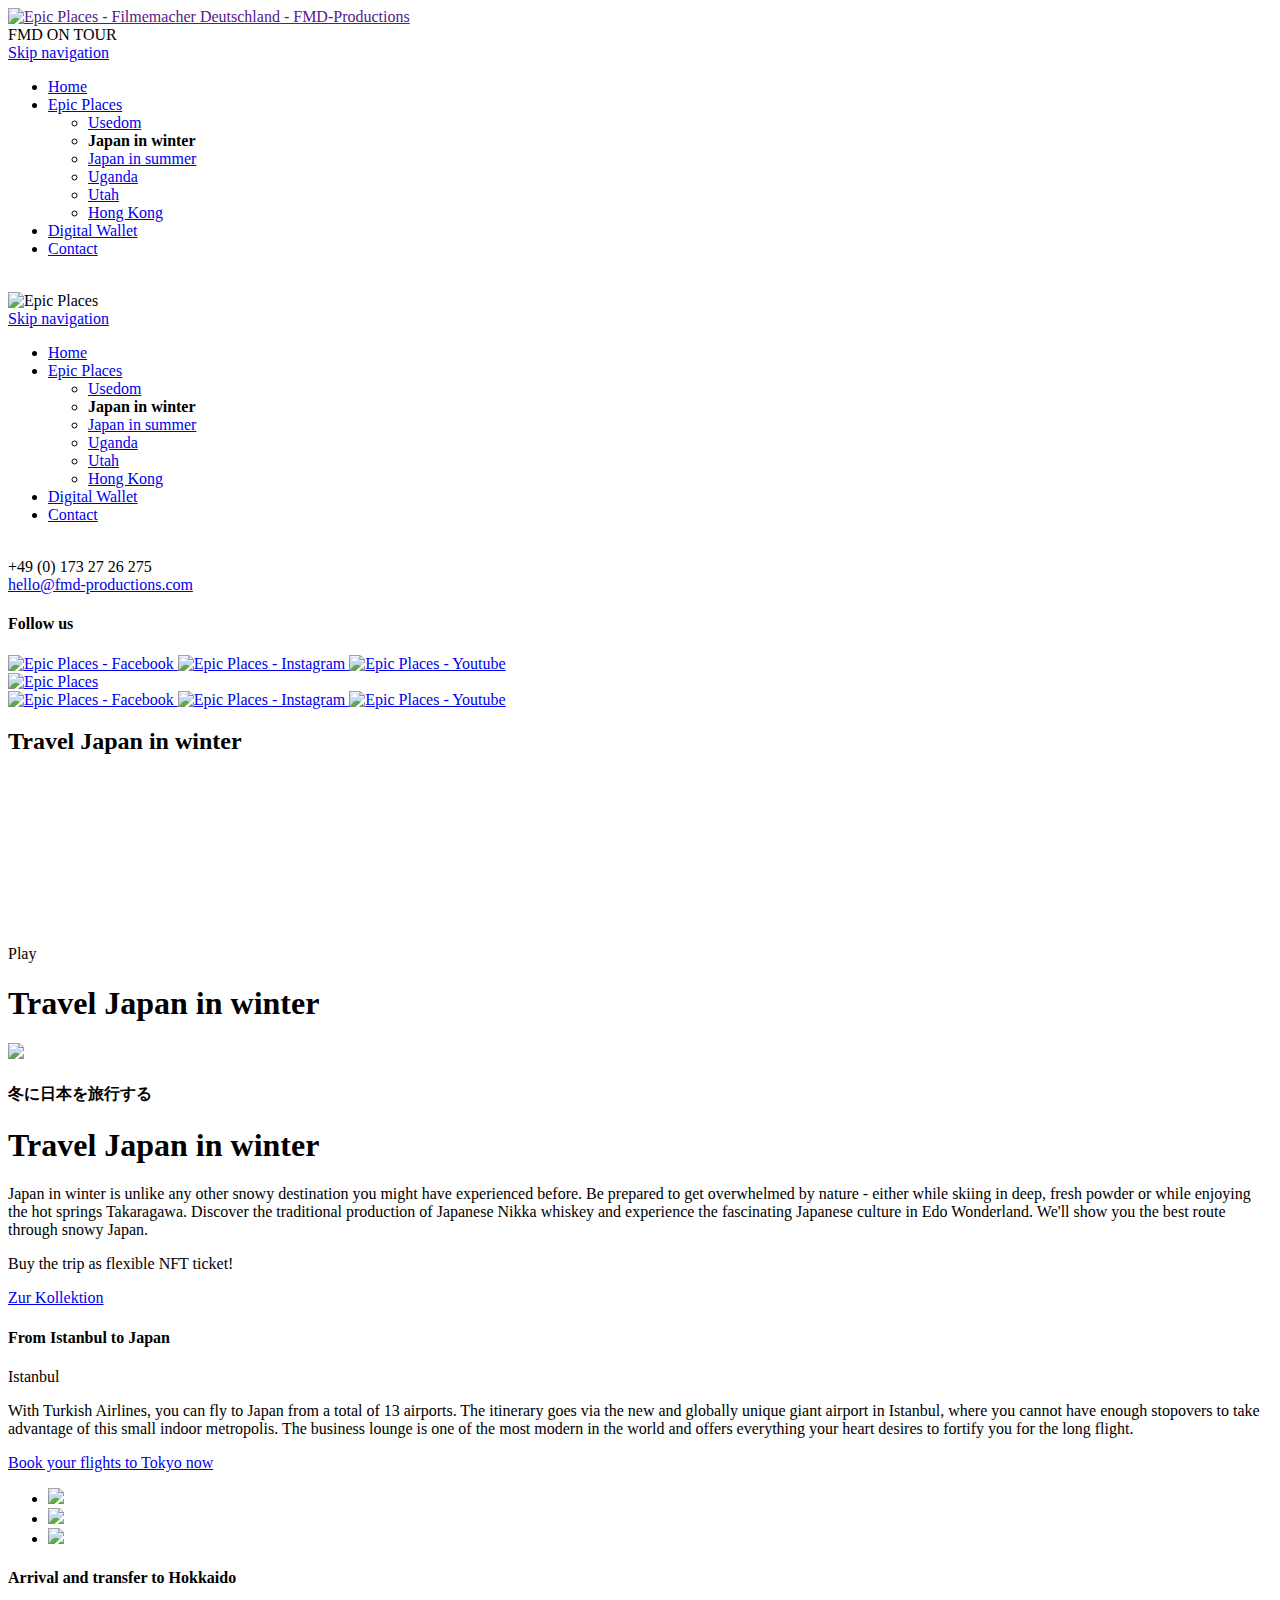
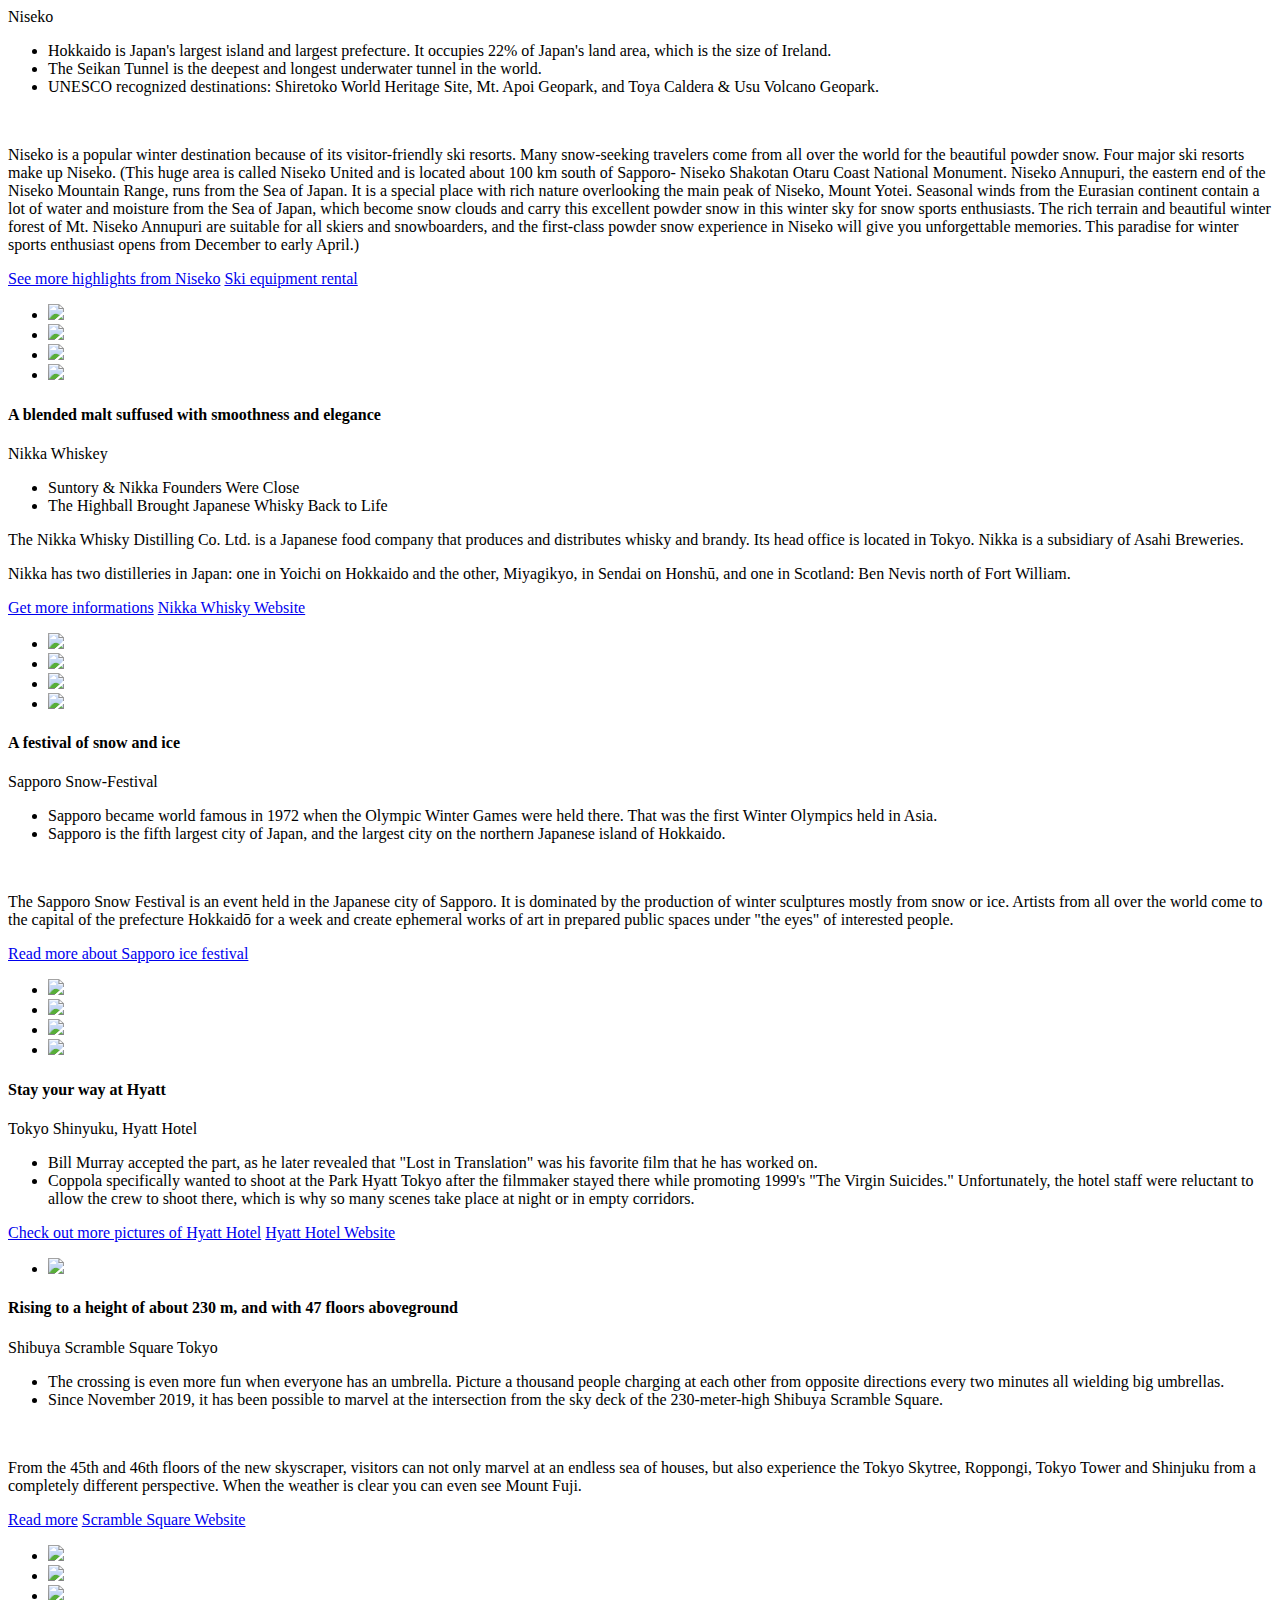
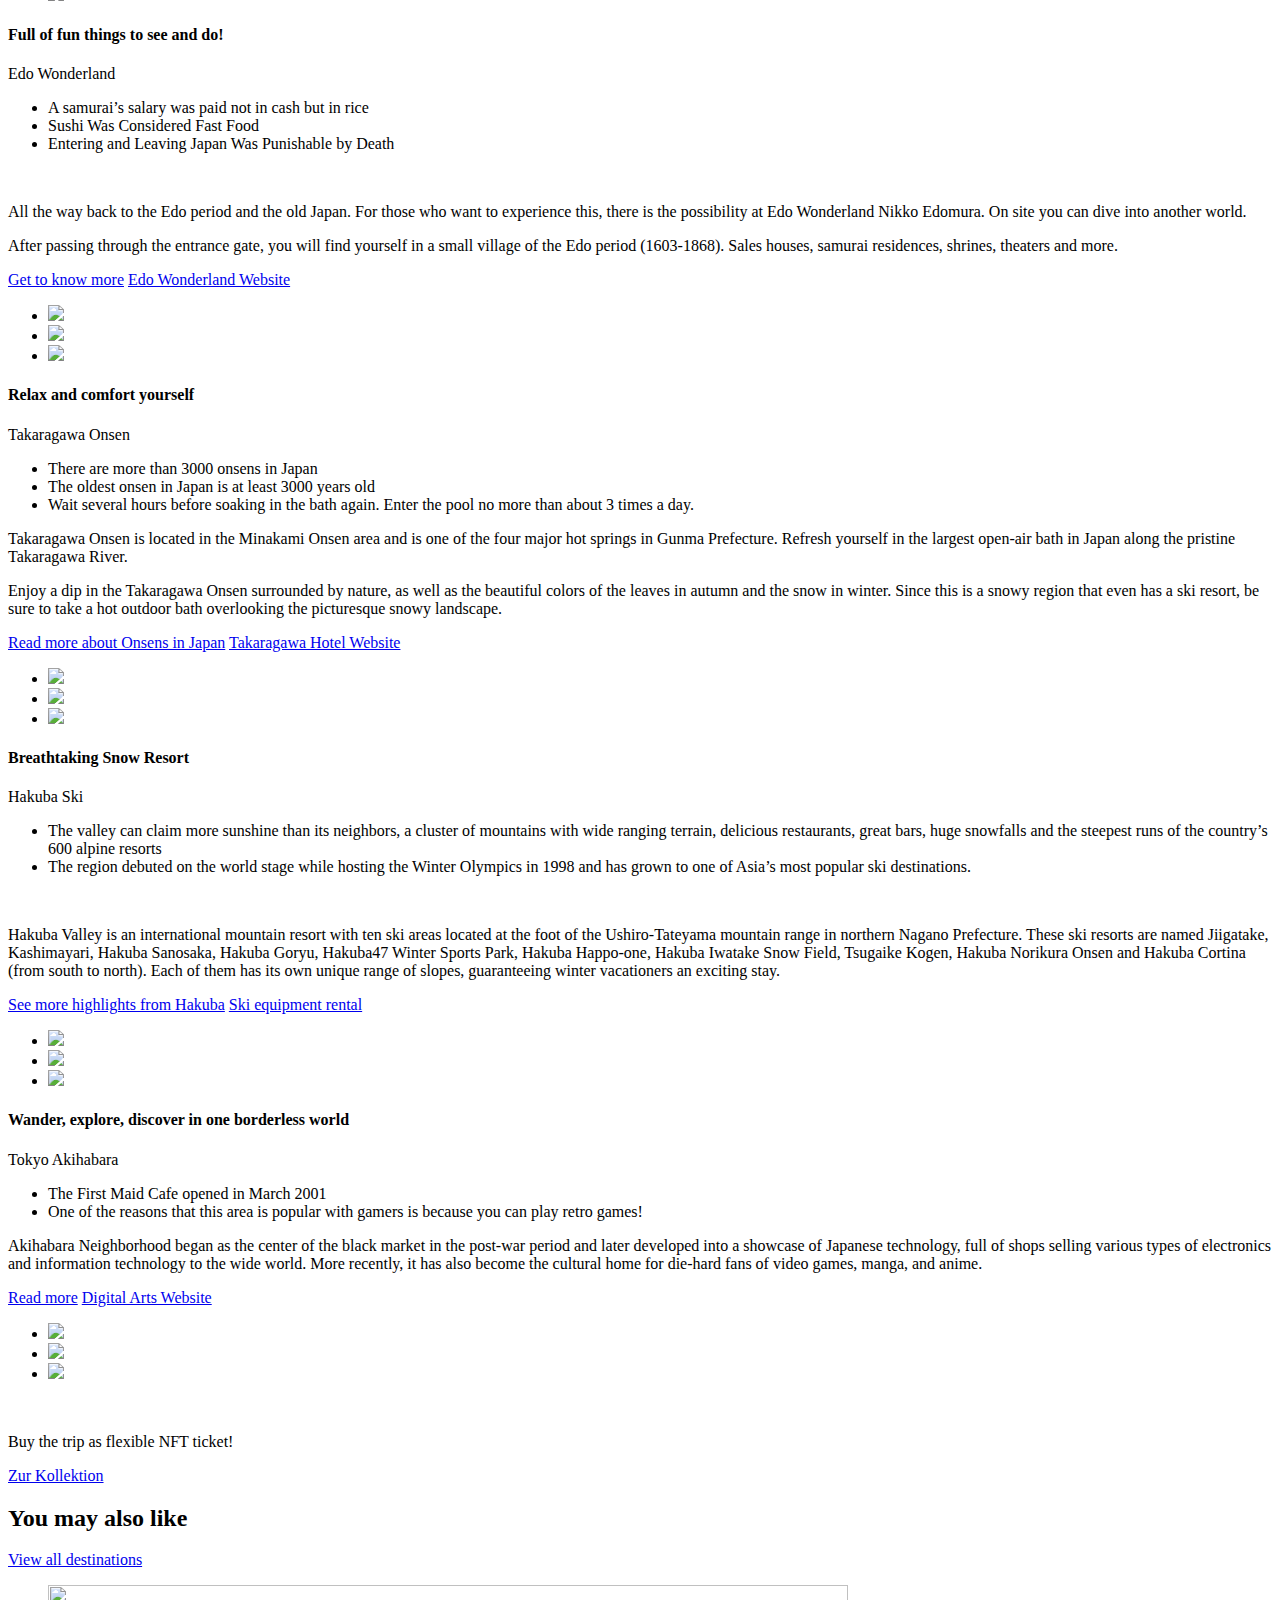
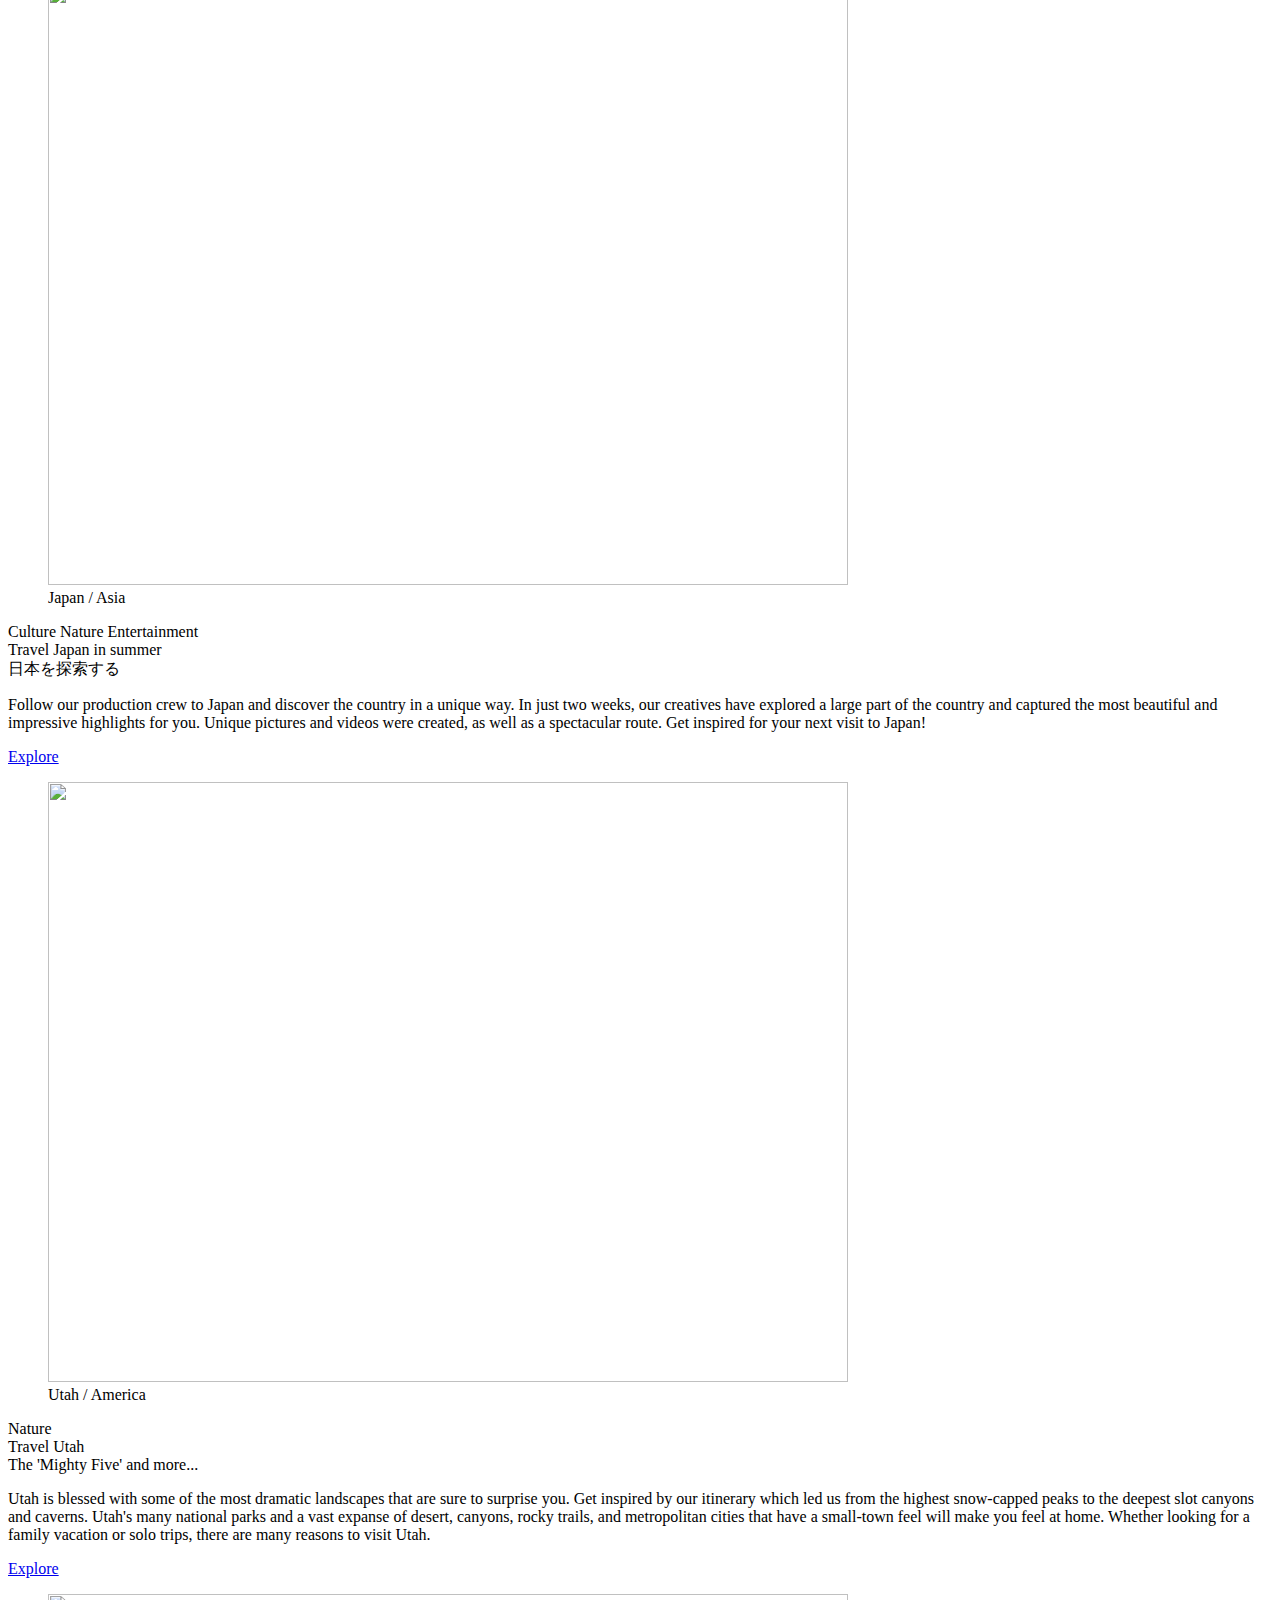
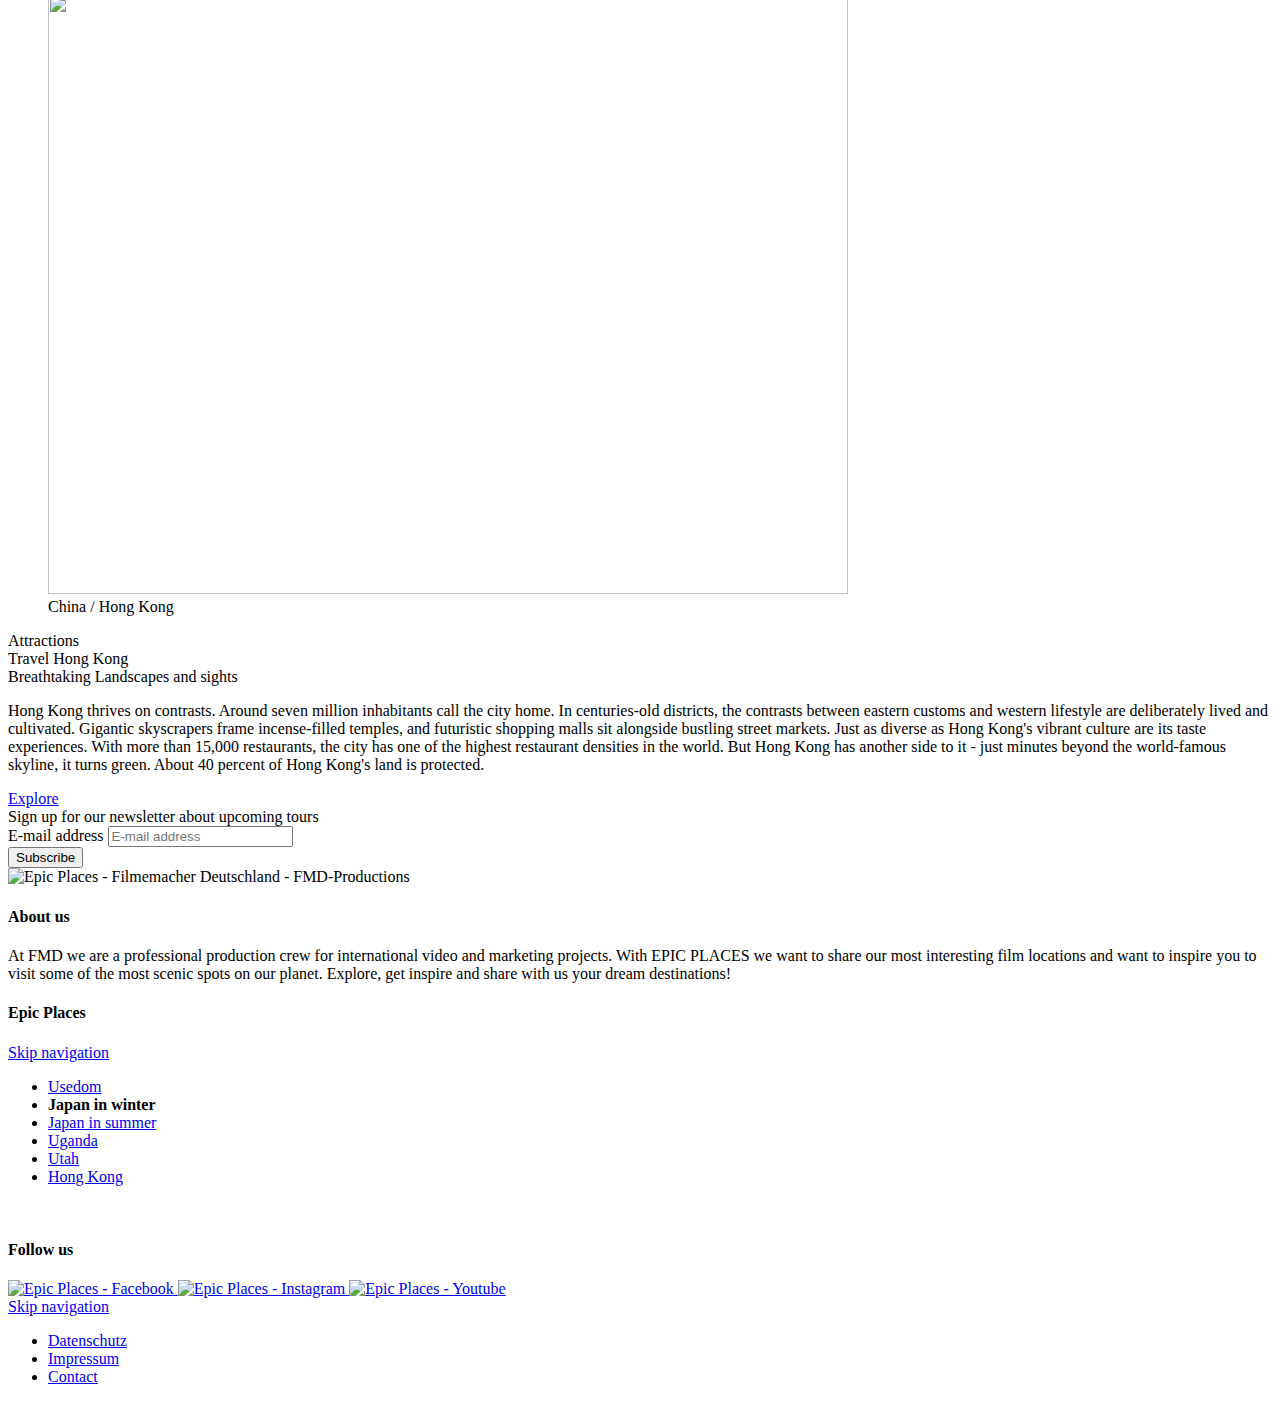
==== japan-in-winter.html @ 14b4f002 "first look" ====
<!DOCTYPE html>
<html lang="en">
<head>
<meta charset="utf-8">
<title>Travel Japan in Winter - Epic Places</title>
<base href="https://epic-places.com/">
<meta name="robots" content="index,follow">
<meta name="description" content="Our favorite route to experience Japan during winter. From legendary ski resorts to the most picturesque Japanese hot springs. Here you find our most epic places for Japan.">
<meta name="generator" content="Contao Open Source CMS">
<meta name="viewport" content="width=device-width,initial-scale=1.0">
<link rel="stylesheet" href="bundles/kafmdep/ka_fmdep.css?v=2b7fc7aa"><link rel="stylesheet" href="assets/css/layout.min.css,responsive.min.css,reset.min.css,mobile-menu.min....-c614fe1d.css"><script src="https://code.jquery.com/jquery-3.6.1.min.js" integrity="sha256-o88AwQnZB+VDvE9tvIXrMQaPlFFSUTR+nldQm1LuPXQ=" crossorigin="anonymous" referrerpolicy="no-referrer"></script>
<script>window.jQuery||document.write('<script src="assets/jquery/js/jquery.min.js">\x3C/script>')</script>
<script src="assets/js/mobile-menu.jquery.min.js-7605ba0e.js"></script>
<!--[if lt IE 9]><script src="assets/html5shiv/js/html5shiv-printshiv.min.js"></script><![endif]-->
<link rel="stylesheet" href="https://unpkg.com/leaflet@1.7.1/dist/leaflet.css"
integrity="sha512-xodZBNTC5n17Xt2atTPuE1HxjVMSvLVW9ocqUKLsCC5CXdbqCmblAshOMAS6/keqq/sMZMZ19scR4PsZChSR7A=="
crossorigin=""/>
<script src="https://unpkg.com/leaflet@1.7.1/dist/leaflet.js"
    integrity="sha512-XQoYMqMTK8LvdxXYG3nZ448hOEQiglfqkJs1NOQV44cWnUrBc8PkAOcXy20w0vlaXaVUearIOBhiXZ5V3ynxwA=="
    crossorigin=""></script>
<link rel="stylesheet" type="text/css" href="https://unpkg.com/swiper/swiper.min.css" />
</head>
<body id="top" class="mac chrome blink ch108 japaniw" itemscope itemtype="http://schema.org/WebPage">
<div id="wrapper">
<header id="header">
<div class="inside">
<div id="HeaderLogo">
<div class="image">
<a href=""><img src="files/intern/header/fmd-epic-places-logo.svg" alt="Epic Places - Filmemacher Deutschland - FMD-Productions" /></a>
</div>
<div class="text">FMD ON TOUR</div>
</div>
<div class="background"></div>
<!-- indexer::stop -->
<nav class="mod_navigation block" id="mainnav" itemscope itemtype="http://schema.org/SiteNavigationElement">
<a href="japan-in-winter.html#skipNavigation13" class="invisible">Skip navigation</a>
<ul class="level_1">
<li class="home first"><a href="./" title="EPIC PLACES - Exclusive trips bookable as NFT" class="home first" itemprop="url"><span itemprop="name">Home</span></a></li>
<li class="submenu trail"><a href="epic-places.html" title="EPIC PLACES" class="submenu trail" aria-haspopup="true" itemprop="url"><span itemprop="name">Epic Places</span></a>
<ul class="level_2">
<li class="usedom sibling first"><a href="usedom.html" title="Travel the German Island of Usedom" class="usedom sibling first" itemprop="url"><span itemprop="name">Usedom</span></a></li>
<li class="active japaniw"><strong class="active japaniw" itemprop="name">Japan in winter</strong></li>
<li class="japanis sibling"><a href="japan.html" title="Japan in summer" class="japanis sibling" itemprop="url"><span itemprop="name">Japan in summer</span></a></li>
<li class="uganda sibling"><a href="uganda.html" title="Traveling Uganda | The most epic places" class="uganda sibling" itemprop="url"><span itemprop="name">Uganda</span></a></li>
<li class="utah sibling"><a href="utah.html" title="Utah&#039;s most epic places" class="utah sibling" itemprop="url"><span itemprop="name">Utah</span></a></li>
<li class="hongkong sibling last"><a href="hong-kong.html" title="Hong Kong&#039;s most epic places" class="hongkong sibling last" itemprop="url"><span itemprop="name">Hong Kong</span></a></li>
</ul>
</li>
<li><a href="digital-wallet.html" title="Digital Wallet" itemprop="url"><span itemprop="name">Digital Wallet</span></a></li>
<li class="last"><a href="contact.html" title="Contact" class="last" itemprop="url"><span itemprop="name">Contact</span></a></li>
</ul>
<a id="skipNavigation13" class="invisible">&nbsp;</a>
</nav>
<!-- indexer::continue -->
<!-- indexer::stop -->
<div class="mod_mobile_menu block">
<div id="mobile-menu-15-trigger" class="mobile_menu_trigger">
<div id="navmobil"><i class="fa fa-bars" aria-hidden="true"></i><img src="files/intern/header/fmd-menu.svg" alt="Epic Places"/></div></div>
<div id="mobile-menu-15" class="mobile_menu">
<div class="inner">
<!-- indexer::stop -->
<nav class="mod_navigation block" id="mmenu" itemscope itemtype="http://schema.org/SiteNavigationElement">
<a href="japan-in-winter.html#skipNavigation14" class="invisible">Skip navigation</a>
<ul class="level_1">
<li class="home first"><a href="./" title="EPIC PLACES - Exclusive trips bookable as NFT" class="home first" itemprop="url"><span itemprop="name">Home</span></a></li>
<li class="submenu trail"><a href="epic-places.html" title="EPIC PLACES" class="submenu trail" aria-haspopup="true" itemprop="url"><span itemprop="name">Epic Places</span></a>
<ul class="level_2">
<li class="usedom sibling first"><a href="usedom.html" title="Travel the German Island of Usedom" class="usedom sibling first" itemprop="url"><span itemprop="name">Usedom</span></a></li>
<li class="active japaniw"><strong class="active japaniw" itemprop="name">Japan in winter</strong></li>
<li class="japanis sibling"><a href="japan.html" title="Japan in summer" class="japanis sibling" itemprop="url"><span itemprop="name">Japan in summer</span></a></li>
<li class="uganda sibling"><a href="uganda.html" title="Traveling Uganda | The most epic places" class="uganda sibling" itemprop="url"><span itemprop="name">Uganda</span></a></li>
<li class="utah sibling"><a href="utah.html" title="Utah&#039;s most epic places" class="utah sibling" itemprop="url"><span itemprop="name">Utah</span></a></li>
<li class="hongkong sibling last"><a href="hong-kong.html" title="Hong Kong&#039;s most epic places" class="hongkong sibling last" itemprop="url"><span itemprop="name">Hong Kong</span></a></li>
</ul>
</li>
<li><a href="digital-wallet.html" title="Digital Wallet" itemprop="url"><span itemprop="name">Digital Wallet</span></a></li>
<li class="last"><a href="contact.html" title="Contact" class="last" itemprop="url"><span itemprop="name">Contact</span></a></li>
</ul>
<a id="skipNavigation14" class="invisible">&nbsp;</a>
</nav>
<!-- indexer::continue -->
<div class="contact">
<div>+49 (0) 173 27 26 275</div>
<div><a href="mailto:hello@fmd-productions.com">hello@fmd-productions.com</a></div>
</div>
<div class="socials">
<h4>Follow us</h4>
<div class="links">
<a href="https://www.facebook.com/filmemacherdeutschland" target="_blank" rel="noopener">
<img src="files/intern/socials/fmd-facebook.svg"
onmouseover="this.src='files/intern/socials/fmd-facebook-hover.svg'"
onmouseout="this.src='files/intern/socials/fmd-facebook.svg'"
alt="Epic Places - Facebook"/>
</a>
<a href="https://www.instagram.com/filmemacherde/" target="_blank" rel="noopener">
<img src="files/intern/socials/fmd-instagram.svg"
onmouseover="this.src='files/intern/socials/fmd-instagram-hover.svg'"
onmouseout="this.src='files/intern/socials/fmd-instagram.svg'"
alt="Epic Places - Instagram"/>
</a>
<a href="https://www.youtube.com/channel/UCXFCaae55tEGLf546iMiP9Q" target="_blank" rel="noopener">
<img src="files/intern/socials/fmd-youtube.svg"
onmouseover="this.src='files/intern/socials/fmd-youtube-hover.svg'"
onmouseout="this.src='files/intern/socials/fmd-youtube.svg'"
alt="Epic Places - Youtube"/>
</a>
</div>
</div>
<div class="mobileclose"><a href="japan-in-winter.html"><img src="files/intern/common/fmd-close.svg" alt="Epic Places"/></a></div>    </div>
</div>
<script>(function($){$('#mobile-menu-15').mobileMenu({'animation':!0,'animationSpeed':500,'breakPoint':850,'offCanvas':!1,'overlay':!0,'disableNavigation':!1,'parentTogglers':!1,'closeOnLinkClick':!1,'keepInPlace':!1,'position':'right','size':'100','trigger':$('#mobile-menu-15-trigger')})})(jQuery)</script>
</div>
<!-- indexer::continue -->
<div class="socials">
<div class="links">
<a href="https://www.facebook.com/filmemacherdeutschland" target="_blank" rel="noopener">
<img src="files/intern/socials/fmd-facebook.svg"
onmouseover="this.src='files/intern/socials/fmd-facebook-hover.svg'"
onmouseout="this.src='files/intern/socials/fmd-facebook.svg'"
alt="Epic Places - Facebook"/>
</a>
<a href="https://www.instagram.com/filmemacherde/" target="_blank" rel="noopener">
<img src="files/intern/socials/fmd-instagram.svg"
onmouseover="this.src='files/intern/socials/fmd-instagram-hover.svg'"
onmouseout="this.src='files/intern/socials/fmd-instagram.svg'"
alt="Epic Places - Instagram"/>
</a>
<a href="https://www.youtube.com/channel/UCXFCaae55tEGLf546iMiP9Q" target="_blank" rel="noopener">
<img src="files/intern/socials/fmd-youtube.svg"
onmouseover="this.src='files/intern/socials/fmd-youtube-hover.svg'"
onmouseout="this.src='files/intern/socials/fmd-youtube.svg'"
alt="Epic Places - Youtube"/>
</a>
</div>
</div>            </div>
</header>
<div id="nobanner"></div>
<div id="container">
<main id="main">
<div id="maininside" class="inside">
<div id="anker"></div>
<div class="mod_article first last block" id="article-176">
<div class="ce_fmdep first block">
<div class="fmdep">
<div class="fmdepinside">
<div class="tripheader">
<section class="thinside">
<div class="fixedblock">
<div class="text">
<h2 class="title">Travel Japan in winter</h2>
</div>
</div>
<div class="headervideo">
<figure>
<!--
-->
<div class="prev-video-container">
<video playsinline autoplay muted loop poster=""><source src="files/image/trips/japan2inwinter/header/Travel_Japan-HD_Nov1_5sec.mp4" type="video/mp4"></video>
</div>
</figure>
<div class="videobtn" type="files/image/trips/japan2inwinter/header/Travel_Japan-HD_Nov1.mp4">Play</div>
<div class="headline">
<h1 class="title">Travel Japan in winter</h1>
</div>
<div class="downbutton">
<a href="japan-in-winter.html#trip"><img src='/files/intern/common/fmd-pfeil-down.svg' /></a>
</div>
<div class="gradient">
</div>
</div>
<div class="textblock">
<div class="text">
<div class="keywords"></div>
<h4 class="title2">冬に日本を旅行する</h4>
<h1 class="title">Travel Japan in winter</h1>
<div class="text1"><p>Japan in winter is unlike any other snowy destination you might have experienced before. Be prepared to get overwhelmed by nature - either while skiing in deep, fresh powder or while enjoying the hot springs Takaragawa. Discover the traditional production of Japanese Nikka whiskey and experience the fascinating Japanese culture in Edo Wonderland. We&#39;ll show you the best route through snowy Japan.</p></div>
</div>
<div class="link">
<a href=""></a>
</div>
</div>
</section>
</div>
<div class="extlink extlink1">
<div class="text"><p>Buy the trip as flexible NFT ticket!</p></div>
<a href="https://opensea.io/assets/matic/0x2953399124f0cbb46d2cbacd8a89cf0599974963/45647250931951034763345504788552994767282485593322847029913389043884559958036/" target=_blank>Zur Kollektion</a>
</div>
<div id="trip" class="trip">
<div class="triplist">
<div class="left">
<section id="ep_0" class="epicplace js-section">
<figure>
</figure>
<div class="textblock">
<div class="line1">
<div class="textleft">
<h4 class="title2">From Istanbul to Japan</h4>
<div class="title">Istanbul</div>
<div class="text1"></div>
</div>
<div class="sponsor">
</div>
</div>
<div class="line2">
<div class="text2"><p>With Turkish Airlines, you can fly to Japan from a total of 13 airports. The itinerary goes via the new and globally unique giant airport in Istanbul, where you cannot have enough stopovers to take advantage of this small indoor metropolis. The business lounge is one of the most modern in the world and offers everything your heart desires to fortify you for the long flight.</p></div>
</div>
</div>
<div class="links">
<a href="https://www.turkishairlines.com/de-de/flights/flights-to-tokyo/" target=_blank>Book your flights to Tokyo now</a>
</div>
<div class="images">
<ul>
<li class='item item0'><a href='files/image/trips/japan2inwinter/places/1a.jpg' data-lightbox='epic-place' class='cboxElement'><img src='files/image/trips/japan2inwinter/places/1a.jpg' /></a></li><li class='item item1'><a href='files/image/trips/japan2inwinter/places/1b.jpg' data-lightbox='epic-place' class='cboxElement'><img src='files/image/trips/japan2inwinter/places/1b.jpg' /></a></li><li class='item item2'><a href='files/image/trips/japan2inwinter/places/1c.jpg' data-lightbox='epic-place' class='cboxElement'><img src='files/image/trips/japan2inwinter/places/1c.jpg' /></a></li>                  </ul>
</div>
</section>
<section id="ep_1" class="epicplace js-section">
<figure>
</figure>
<div class="textblock">
<div class="line1">
<div class="textleft">
<h4 class="title2">Arrival and transfer to Hokkaido</h4>
<div class="title">Niseko</div>
<div class="text1"></div>
</div>
<div class="sponsor">
</div>
</div>
<div class="line2">
<div class="text2"><ul>
<li>Hokkaido is Japan's largest island and largest prefecture. It occupies 22% of Japan's land area, which is the size of Ireland.</li>
<li>The Seikan Tunnel is the deepest and longest underwater tunnel in the world.</li>
<li>UNESCO recognized destinations: Shiretoko World Heritage Site, Mt. Apoi Geopark, and Toya Caldera &amp; Usu Volcano Geopark.</li>
</ul>
<p>&nbsp;</p>
<p>Niseko is a popular winter destination because of its visitor-friendly ski resorts. Many snow-seeking travelers come from all over the world for the beautiful powder snow. Four major ski resorts make up Niseko. (This huge area is called Niseko United and is located about 100 km south of Sapporo- Niseko Shakotan Otaru Coast National Monument. Niseko Annupuri, the eastern end of the Niseko Mountain Range, runs from the Sea of Japan. It is a special place with rich nature overlooking the main peak of Niseko, Mount Yotei. Seasonal winds from the Eurasian continent contain a lot of water and moisture from the Sea of Japan, which become snow clouds and carry this excellent powder snow in this winter sky for snow sports enthusiasts. The rich terrain and beautiful winter forest of Mt. Niseko Annupuri are suitable for all skiers and snowboarders, and the first-class powder snow experience in Niseko will give you unforgettable memories. This paradise for winter sports enthusiast opens from December to early April.)</p></div>
</div>
</div>
<div class="links">
<a href="niseko.html">See more highlights from Niseko</a>
<a href="https://www.rhythmjapan.com" target=_blank>Ski equipment rental</a>
</div>
<div class="images">
<ul>
<li class='item item0'><a href='files/image/trips/japan2inwinter/places/3a.jpg' data-lightbox='epic-place' class='cboxElement'><img src='files/image/trips/japan2inwinter/places/3a.jpg' /></a></li><li class='item item1'><a href='files/image/trips/japan2inwinter/places/3b.jpg' data-lightbox='epic-place' class='cboxElement'><img src='files/image/trips/japan2inwinter/places/3b.jpg' /></a></li><li class='item item2'><a href='files/image/trips/japan2inwinter/places/3c.jpg' data-lightbox='epic-place' class='cboxElement'><img src='files/image/trips/japan2inwinter/places/3c.jpg' /></a></li><li class='item item3'><a href='files/image/trips/japan2inwinter/places/3d.jpg' data-lightbox='epic-place' class='cboxElement'><img src='files/image/trips/japan2inwinter/places/3d.jpg' /></a></li>                  </ul>
</div>
</section>
<section id="ep_2" class="epicplace js-section">
<figure>
</figure>
<div class="textblock">
<div class="line1">
<div class="textleft">
<h4 class="title2">A blended malt suffused with smoothness and elegance</h4>
<div class="title">Nikka Whiskey</div>
<div class="text1"></div>
</div>
<div class="sponsor">
</div>
</div>
<div class="line2">
<div class="text2"><ul>
<li>Suntory &amp; Nikka Founders Were Close</li>
<li>The Highball Brought Japanese Whisky Back to Life</li>
</ul>
<p>The Nikka Whisky Distilling Co. Ltd. is a Japanese food company that produces and distributes whisky and brandy. Its head office is located in Tokyo. Nikka is a subsidiary of Asahi Breweries.</p>
<p>Nikka has two distilleries in Japan: one in Yoichi on Hokkaido and the other, Miyagikyo, in Sendai on Honshū, and one in Scotland: Ben Nevis north of Fort William.</p></div>
</div>
</div>
<div class="links">
<a href="nikka-whiskey.html">Get more informations</a>
<a href="https://www.nikkawhisky.eu/" target=_blank>Nikka Whisky Website</a>
</div>
<div class="images">
<ul>
<li class='item item0'><a href='files/image/trips/japan2inwinter/places/4 a.jpg' data-lightbox='epic-place' class='cboxElement'><img src='files/image/trips/japan2inwinter/places/4 a.jpg' /></a></li><li class='item item1'><a href='files/image/trips/japan2inwinter/places/4 b.jpg' data-lightbox='epic-place' class='cboxElement'><img src='files/image/trips/japan2inwinter/places/4 b.jpg' /></a></li><li class='item item2'><a href='files/image/trips/japan2inwinter/places/4 c.jpg' data-lightbox='epic-place' class='cboxElement'><img src='files/image/trips/japan2inwinter/places/4 c.jpg' /></a></li><li class='item item3'><a href='files/image/trips/japan2inwinter/places/4 d.jpg' data-lightbox='epic-place' class='cboxElement'><img src='files/image/trips/japan2inwinter/places/4 d.jpg' /></a></li>                  </ul>
</div>
</section>
<section id="ep_3" class="epicplace js-section">
<figure>
</figure>
<div class="textblock">
<div class="line1">
<div class="textleft">
<h4 class="title2">A festival of snow and ice</h4>
<div class="title">Sapporo Snow-Festival</div>
<div class="text1"></div>
</div>
<div class="sponsor">
</div>
</div>
<div class="line2">
<div class="text2"><ul>
<li>Sapporo became world famous in 1972 when the Olympic Winter Games were held there. That was the first Winter Olympics held in Asia.</li>
<li>Sapporo is the fifth largest city of Japan, and the largest city on the northern Japanese island of Hokkaido.</li>
</ul>
<p>&nbsp;</p>
<p>The Sapporo Snow Festival is an event held in the Japanese city of Sapporo. It is dominated by the production of winter sculptures mostly from snow or ice. Artists from all over the world come to the capital of the prefecture Hokkaidō for a week and create ephemeral works of art in prepared public spaces under "the eyes" of interested people.</p></div>
</div>
</div>
<div class="links">
<a href="sapporo-ice-festival.html">Read more about Sapporo ice festival</a>
</div>
<div class="images">
<ul>
<li class='item item0'><a href='files/image/trips/japan2inwinter/places/5a.jpg' data-lightbox='epic-place' class='cboxElement'><img src='files/image/trips/japan2inwinter/places/5a.jpg' /></a></li><li class='item item1'><a href='files/image/trips/japan2inwinter/places/5b.jpg' data-lightbox='epic-place' class='cboxElement'><img src='files/image/trips/japan2inwinter/places/5b.jpg' /></a></li><li class='item item2'><a href='files/image/trips/japan2inwinter/places/5c.jpg' data-lightbox='epic-place' class='cboxElement'><img src='files/image/trips/japan2inwinter/places/5c.jpg' /></a></li><li class='item item3'><a href='files/image/trips/japan2inwinter/places/5d.jpg' data-lightbox='epic-place' class='cboxElement'><img src='files/image/trips/japan2inwinter/places/5d.jpg' /></a></li>                  </ul>
</div>
</section>
<section id="ep_4" class="epicplace js-section">
<figure>
</figure>
<div class="textblock">
<div class="line1">
<div class="textleft">
<h4 class="title2">Stay your way at Hyatt</h4>
<div class="title">Tokyo Shinyuku, Hyatt Hotel</div>
<div class="text1"></div>
</div>
<div class="sponsor">
</div>
</div>
<div class="line2">
<div class="text2"><ul>
<li>Bill Murray accepted the part, as he later revealed that "Lost in Translation" was his favorite film that he has worked on.</li>
<li>Coppola specifically wanted to shoot at the Park Hyatt Tokyo after the filmmaker stayed there while promoting 1999's "The Virgin Suicides." Unfortunately, the hotel staff were reluctant to allow the crew to shoot there, which is why so many scenes take place at night or in empty corridors.</li>
</ul></div>
</div>
</div>
<div class="links">
<a href="hyatt-hotel-tokyo.html">Check out more pictures of Hyatt Hotel</a>
<a href="https://www.hyatt.com/en-US/home" target=_blank>Hyatt Hotel Website</a>
</div>
<div class="images">
<ul>
<li class='item item0'><a href='files/image/trips/japan2inwinter/places/6a.jpg' data-lightbox='epic-place' class='cboxElement'><img src='files/image/trips/japan2inwinter/places/6a.jpg' /></a></li>                  </ul>
</div>
</section>
<section id="ep_5" class="epicplace js-section">
<figure>
</figure>
<div class="textblock">
<div class="line1">
<div class="textleft">
<h4 class="title2">Rising to a height of about 230 m, and with 47 floors aboveground</h4>
<div class="title">Shibuya Scramble Square Tokyo</div>
<div class="text1"></div>
</div>
<div class="sponsor">
</div>
</div>
<div class="line2">
<div class="text2"><ul>
<li>The crossing is even more fun when everyone has an umbrella. Picture a thousand people charging at each other from opposite directions every two minutes all wielding big umbrellas.</li>
<li>Since November 2019, it has been possible to marvel at the intersection from the sky deck of the 230-meter-high Shibuya Scramble Square.</li>
</ul>
<p>&nbsp;</p>
<p>From the 45th and 46th floors of the new skyscraper, visitors can not only marvel at an endless sea of houses, but also experience the Tokyo Skytree, Roppongi, Tokyo Tower and Shinjuku from a completely different perspective. When the weather is clear you can even see Mount Fuji.</p></div>
</div>
</div>
<div class="links">
<a href="shibuya-scramble-square.html">Read more</a>
<a href="https://www.shibuya-scramble-square.com/en/" target=_blank>Scramble Square Website</a>
</div>
<div class="images">
<ul>
<li class='item item0'><a href='files/image/trips/japan2inwinter/places/8a.jpg' data-lightbox='epic-place' class='cboxElement'><img src='files/image/trips/japan2inwinter/places/8a.jpg' /></a></li><li class='item item1'><a href='files/image/trips/japan2inwinter/places/8b.jpg' data-lightbox='epic-place' class='cboxElement'><img src='files/image/trips/japan2inwinter/places/8b.jpg' /></a></li><li class='item item2'><a href='files/image/trips/japan2inwinter/places/8c.jpg' data-lightbox='epic-place' class='cboxElement'><img src='files/image/trips/japan2inwinter/places/8c.jpg' /></a></li>                  </ul>
</div>
</section>
<section id="ep_6" class="epicplace js-section">
<figure>
</figure>
<div class="textblock">
<div class="line1">
<div class="textleft">
<h4 class="title2">Full of fun things to see and do!</h4>
<div class="title">Edo Wonderland</div>
<div class="text1"></div>
</div>
<div class="sponsor">
</div>
</div>
<div class="line2">
<div class="text2"><ul>
<li>A samurai’s salary was paid not in cash but in rice</li>
<li>Sushi Was Considered Fast Food</li>
<li>Entering and Leaving Japan Was Punishable by Death</li>
</ul>
<p>&nbsp;</p>
<p>All the way back to the Edo period and the old Japan. For those who want to experience this, there is the possibility at Edo Wonderland Nikko Edomura. On site you can dive into another world.</p>
<p>After passing through the entrance gate, you will find yourself in a small village of the Edo period (1603-1868). Sales houses, samurai residences, shrines, theaters and more.</p></div>
</div>
</div>
<div class="links">
<a href="edo-wonderland.html">Get to know more</a>
<a href="http://edowonderland.net/en/" target=_blank>Edo Wonderland Website</a>
</div>
<div class="images">
<ul>
<li class='item item0'><a href='files/image/trips/japan2inwinter/places/7a .jpg' data-lightbox='epic-place' class='cboxElement'><img src='files/image/trips/japan2inwinter/places/7a .jpg' /></a></li><li class='item item1'><a href='files/image/trips/japan2inwinter/places/7b.jpg' data-lightbox='epic-place' class='cboxElement'><img src='files/image/trips/japan2inwinter/places/7b.jpg' /></a></li><li class='item item2'><a href='files/image/trips/japan2inwinter/places/7c.jpg' data-lightbox='epic-place' class='cboxElement'><img src='files/image/trips/japan2inwinter/places/7c.jpg' /></a></li>                  </ul>
</div>
</section>
<section id="ep_7" class="epicplace js-section">
<figure>
</figure>
<div class="textblock">
<div class="line1">
<div class="textleft">
<h4 class="title2">Relax and comfort yourself</h4>
<div class="title">Takaragawa Onsen</div>
<div class="text1"></div>
</div>
<div class="sponsor">
</div>
</div>
<div class="line2">
<div class="text2"><ul>
<li>There are more than 3000 onsens in Japan</li>
<li>The oldest onsen in Japan is at least 3000 years old</li>
<li>Wait several hours before soaking in the bath again. Enter the pool no more than about 3 times a day.</li>
</ul>
<p>Takaragawa Onsen is located in the Minakami Onsen area and is one of the four major hot springs in Gunma Prefecture. Refresh yourself in the largest open-air bath in Japan along the pristine Takaragawa River.</p>
<p>Enjoy a dip in the Takaragawa Onsen surrounded by nature, as well as the beautiful colors of the leaves in autumn and the snow in winter. Since this is a snowy region that even has a ski resort, be sure to take a hot outdoor bath overlooking the picturesque snowy landscape.</p></div>
</div>
</div>
<div class="links">
<a href="takaragawa-onsen.html">Read more about Onsens in Japan</a>
<a href="https://www.takaragawa.com/english.html" target=_blank>Takaragawa Hotel Website</a>
</div>
<div class="images">
<ul>
<li class='item item0'><a href='files/image/trips/japan2inwinter/places/9a.jpg' data-lightbox='epic-place' class='cboxElement'><img src='files/image/trips/japan2inwinter/places/9a.jpg' /></a></li><li class='item item1'><a href='files/image/trips/japan2inwinter/places/9b.jpg' data-lightbox='epic-place' class='cboxElement'><img src='files/image/trips/japan2inwinter/places/9b.jpg' /></a></li><li class='item item2'><a href='files/image/trips/japan2inwinter/places/9c.jpg' data-lightbox='epic-place' class='cboxElement'><img src='files/image/trips/japan2inwinter/places/9c.jpg' /></a></li>                  </ul>
</div>
</section>
<section id="ep_8" class="epicplace js-section">
<figure>
</figure>
<div class="textblock">
<div class="line1">
<div class="textleft">
<h4 class="title2">Breathtaking Snow Resort</h4>
<div class="title">Hakuba Ski</div>
<div class="text1"></div>
</div>
<div class="sponsor">
</div>
</div>
<div class="line2">
<div class="text2"><ul>
<li>The valley can claim more sunshine than its neighbors, a cluster of mountains with wide ranging terrain, delicious restaurants, great bars, huge snowfalls and the steepest runs of the country’s 600 alpine resorts</li>
<li>The region debuted on the world stage while hosting the Winter Olympics in 1998 and has grown to one of Asia’s most popular ski destinations.</li>
</ul>
<p>&nbsp;</p>
<p>Hakuba Valley is an international mountain resort with ten ski areas located at the foot of the Ushiro-Tateyama mountain range in northern Nagano Prefecture. These ski resorts are named Jiigatake, Kashimayari, Hakuba Sanosaka, Hakuba Goryu, Hakuba47 Winter Sports Park, Hakuba Happo-one, Hakuba Iwatake Snow Field, Tsugaike Kogen, Hakuba Norikura Onsen and Hakuba Cortina (from south to north). Each of them has its own unique range of slopes, guaranteeing winter vacationers an exciting stay.</p></div>
</div>
</div>
<div class="links">
<a href="hakuba.html">See more highlights from Hakuba</a>
<a href="https://www.rhythmjapan.com" target=_blank>Ski equipment rental</a>
</div>
<div class="images">
<ul>
<li class='item item0'><a href='files/image/trips/japan2inwinter/places/10a.jpg' data-lightbox='epic-place' class='cboxElement'><img src='files/image/trips/japan2inwinter/places/10a.jpg' /></a></li><li class='item item1'><a href='files/image/trips/japan2inwinter/places/10b.jpg' data-lightbox='epic-place' class='cboxElement'><img src='files/image/trips/japan2inwinter/places/10b.jpg' /></a></li><li class='item item2'><a href='files/image/trips/japan2inwinter/places/10c.jpg' data-lightbox='epic-place' class='cboxElement'><img src='files/image/trips/japan2inwinter/places/10c.jpg' /></a></li>                  </ul>
</div>
</section>
<section id="ep_9" class="epicplace js-section">
<figure>
</figure>
<div class="textblock">
<div class="line1">
<div class="textleft">
<h4 class="title2">Wander, explore, discover in one borderless world</h4>
<div class="title">Tokyo Akihabara</div>
<div class="text1"></div>
</div>
<div class="sponsor">
</div>
</div>
<div class="line2">
<div class="text2"><ul>
<li>The First Maid Cafe opened in March 2001</li>
<li>One of the reasons that this area is popular with gamers is because you can play retro games!</li>
</ul>
<p>Akihabara Neighborhood began as the center of the black market in the post-war period and later developed into a showcase of Japanese technology, full of shops selling various types of electronics and information technology to the wide world. More recently, it has also become the cultural home for die-hard fans of video games, manga, and anime.</p></div>
</div>
</div>
<div class="links">
<a href="akihabara.html">Read more</a>
<a href="https://borderless.teamlab.art/" target=_blank>Digital Arts Website</a>
</div>
<div class="images">
<ul>
<li class='item item0'><a href='files/image/trips/japan2inwinter/places/12a.jpg' data-lightbox='epic-place' class='cboxElement'><img src='files/image/trips/japan2inwinter/places/12a.jpg' /></a></li><li class='item item1'><a href='files/image/trips/japan2inwinter/places/12b.jpg' data-lightbox='epic-place' class='cboxElement'><img src='files/image/trips/japan2inwinter/places/12b.jpg' /></a></li><li class='item item2'><a href='files/image/trips/japan2inwinter/places/12c.jpg' data-lightbox='epic-place' class='cboxElement'><img src='files/image/trips/japan2inwinter/places/12c.jpg' /></a></li>                  </ul>
</div>
</section>
</div>
</div>
<div class="map">
<div class="mapinside">
<img src='' />
</div>
</div>
<div id="tripcanvas">
<div id="mapid"></div>
</div>
</div>
<div class="tripfooter">
</div>
<div class="extlink extlink2">
<div class="text"><p>Buy the trip as flexible NFT ticket!</p></div>
<a href="https://opensea.io/assets/matic/0x2953399124f0cbb46d2cbacd8a89cf0599974963/45647250931951034763345504788552994767282485593322847029913389043884559958036/" target=_blank>Zur Kollektion</a>
</div>
</div>
</div>
<script type="text/javascript" src="/files/intern/js/leaflet.rotatedMarker.js"></script>
<script type="text/javascript" src="/files/intern/js/leaflet.curve.js"></script>
<script type="text/javascript" src="/files/intern/js/AnimatedMarker.js"></script>
<script type="text/javascript" src="/files/intern/js/MovingMarker.js"></script>
<script type="text/javascript" src="/files/intern/js/leaflet.edgebuffer.js"></script>
<script type="text/javascript">$('.fmdep .tripheader .thinside .fixedblock').fadeOut(100);var strmapbg='"41.33912209740428"';var strmaplg='"130.16263730273315"';var strmapz='"7"';var maplink='greatbear30/ckqjv9qpo1n4217n2f76ogavg';var mapbg=parseFloat(strmapbg.substr(1));var maplg=parseFloat(strmaplg.substr(1));var mapz=parseFloat(strmapz.substr(1));var flybg=mapbg;var flylg=maplg;var flyz=mapz;var lastflybg=0;var lastflylg=0;var actep=-1;var lastep=-2;var sopacity=0.001;var vopacity=1;var winwidth=window.innerWidth;var winheight=window.innerHeight;var mousex=null;var mousey=null;let scroll=this.scrollY;let lastscroll=this.scrollY;let lastscrolltime=Date.now();var scrollposy=scroll-$('.fmdep .trip .triplist .left').offset().top;var triplistendy=$('.fmdep .tripfooter').offset().top;var lastmousex=100;var lastmousey=100;var lastScrolledLeft=0;var lastScrolledTop=0;var lastshowep=-1;var overlastep=0;var chheader=$(".fmdep .trip").offset().top-0;var yoffset=00;var mymap=L.map('mapid',{zoomControl:!1,edgeBufferTiles:2}).setView([mapbg,maplg],mapz);var mapurl='https://api.mapbox.com/styles/v1/{id}/tiles/{z}/{x}/{y}?access_token={accessToken}';var mapstyle=maplink;L.tileLayer(mapurl,{maxZoom:15,id:mapstyle,tileSize:512,zoomOffset:-1,accessToken:'pk.eyJ1IjoiZ3JlYXRiZWFyMzAiLCJhIjoiY2trdTNoNHI3MHFnMTJwbG1sZWkwMmZxaSJ9.aKGhOWnpHpXX8I0IeyYK4w'}).addTo(mymap);var mapcenter=mymap.getCenter();var mapzoom=mymap.getZoom();var mapboundsw=mymap.getBounds().getSouthWest();var mapboundne=mymap.getBounds().getNorthEast();var mapsize=mymap.getSize();var mapwidth=Math.abs(mapboundsw.lng-mapboundne.lng);var mapoffset=0.25;var mapoffsetlng=-mapwidth*mapoffset;var pointoffsetlng=-mapwidth*mapoffset;var TooltipClass={'className':'class-tooltip'}
var epIconTP=createIconTP('');var markerTP=L.marker([1,1],{icon:epIconTP}).addTo(mymap);arrlineTP=[[0,0],[1,1]];var lineTP=L.polyline(arrlineTP,{color:'#ac5e0c',weight:3,dashArray:'8,0'});lineTP.addTo(mymap);let arrpolyline=[];let arrepMarker=[];var arrplace=JSON.parse('[{"i":0,"title":"Istanbul","bg":"41.33912209740428","lg":"130.16263730273315","tr":"\/files\/intern\/worldmap\/transportmittel\/Flugzeug.png","mz":"7","ip":"files\/intern\/worldmap\/Pin-Flugzeug.png","ips":"files\/intern\/worldmap\/Pin-Flugzeug.png","py":0,"h":0},{"i":1,"title":"Niseko","bg":"42.8409554185657","lg":"140.65981906691454","tr":"\/files\/intern\/worldmap\/transportmittel\/Flugzeug.png","mz":"7","ip":"files\/intern\/worldmap\/Pin-Ski.png","ips":"files\/intern\/worldmap\/Pin-Ski.png","py":0,"h":0},{"i":2,"title":"Nikka Whiskey","bg":"43.181766939612764","lg":"140.79009007423795","tr":"\/files\/intern\/worldmap\/transportmittel\/Auto.png","mz":"8","ip":"files\/intern\/worldmap\/Pin-Fass.png","ips":"files\/intern\/worldmap\/Pin-Fass.png","py":0,"h":0},{"i":3,"title":"Sapporo Snow-Festival","bg":"43.05462015032726","lg":"141.3523081728457","tr":"\/files\/intern\/worldmap\/transportmittel\/Auto.png","mz":"8","ip":"files\/intern\/worldmap\/Pin-Sehenswuerdigkeit.png","ips":"files\/intern\/worldmap\/Pin-Sehenswuerdigkeit.png","py":0,"h":0},{"i":4,"title":"Tokyo Shinyuku, Hyatt Hotel","bg":"35.82277051289991","lg":"139.89528016012525","tr":"\/files\/intern\/worldmap\/transportmittel\/Zug.png","mz":"6","ip":"files\/intern\/worldmap\/Pin-Lodge.png","ips":"files\/intern\/worldmap\/Pin-Lodge.png","py":0,"h":0},{"i":5,"title":"Shibuya Scramble Square Tokyo","bg":"35.65844374265865","lg":"139.7021929754841","tr":"\/files\/intern\/worldmap\/transportmittel\/Jeep.png","mz":"7","ip":"files\/intern\/worldmap\/Pin-Ausichtspunkt.png","ips":"files\/intern\/worldmap\/Pin-Ausichtspunkt.png","py":0,"h":0},{"i":6,"title":"Edo Wonderland","bg":"36.79079976384726","lg":"139.69742821191554","tr":"\/files\/intern\/worldmap\/transportmittel\/Zug.png","mz":"8.5","ip":"files\/intern\/worldmap\/Pin-Sehenswuerdigkeit.png","ips":"files\/intern\/worldmap\/Pin-Sehenswuerdigkeit.png","py":0,"h":0},{"i":7,"title":"Takaragawa Onsen","bg":"36.84796739440728","lg":"139.04699181191685","tr":"\/files\/intern\/worldmap\/transportmittel\/Jeep.png","mz":"9","ip":"files\/intern\/worldmap\/Pin-Wellness.png","ips":"files\/intern\/worldmap\/Pin-Wellness.png","py":0,"h":0},{"i":8,"title":"Hakuba Ski","bg":"36.71194636521029","lg":"137.83303846983077","tr":"\/files\/intern\/worldmap\/transportmittel\/Jeep.png","mz":"8","ip":"files\/intern\/worldmap\/Pin-Ski.png","ips":"files\/intern\/worldmap\/Pin-Ski.png","py":0,"h":0},{"i":9,"title":"Tokyomyo Akihabara","bg":"40.705627134632095","lg":"150.3992507049766","tr":"\/files\/intern\/worldmap\/transportmittel\/Jeep.png","mz":"8.5","ip":"files\/intern\/worldmap\/Pin-Musik.png","ips":"files\/intern\/worldmap\/Pin-Musik.png","py":0,"h":0}]');var arrlatlngs=[];var arrlatlngsvisit=[];flyz=mapz;pointoffsetlng=GetPointOffSet(flyz);flypnt=GetKoordWW(0,pointoffsetlng);mymap.flyTo(flypnt,flyz,{animate:!1,duration:0.05,easeLinearity:0.7});console.log('.');var bglast=0.0;var lglast=0.0;for(i=0;i<arrplace.length;i++){var bg=parseFloat(arrplace[i].bg);var lg=parseFloat(arrplace[i].lg);var id='ep_'+i;var epicplace=document.getElementById(id);var epRect=epicplace.getBoundingClientRect();if(i==0){arrplace[i].py=0}else{arrplace[i].py=window.pageYOffset+epRect.top-$('.fmdep .trip .triplist .left').offset().top}
arrplace[i].h=epRect.height;if(i==0){var initopacity=vopacity}else{var initopacity=sopacity}
var epIcon=createIcon(arrplace[i].ip,arrplace[i].ips);var epMarker=L.marker([bg,lg],{icon:epIcon,url:arrplace[i].url,opacity:initopacity,}).bindTooltip(arrplace[i].title,{permanent:!0,direction:'right',offset:[15,0],opacity:initopacity,className:'leaflet-tooltip-own',...TooltipClass},TooltipClass).on('click',markerOnClick).addTo(mymap);arrepMarker.push(epMarker);var latlngs=[bg,lg];arrlatlngs.push(latlngs);bglast=bg;lglast=lg}
var polyline=L.polyline(arrlatlngs,{color:'#bbb',weight:2,dashArray:'1,5'});var polylinevisit=L.polyline([],{color:'#bbb',weight:1,dashArray:'8,5'});var polylineaktline=L.polyline([],{color:'#bbb',weight:1,dashArray:'8,5'});var EPlayer=L.layerGroup([polyline]);EPlayer.addTo(mymap);var EPlayervisit=L.layerGroup([polylinevisit]);EPlayervisit.addTo(mymap);var EPlayeraktline=L.layerGroup([polylineaktline]);EPlayeraktline.addTo(mymap);function markerOnClick(e){window.location=this.options.url}
function ReloadScreenHeight(){for(i=0;i<arrplace.length;i++){var id='ep_'+i;var epicplace=document.getElementById(id);var epRect=epicplace.getBoundingClientRect();if(i==0){arrplace[i].py=0}else{arrplace[i].py=window.pageYOffset+epRect.top-$('.fmdep .trip .triplist .left').offset().top}
arrplace[i].h=epRect.height}}
function createIcon(iconurl,shadowurl){var epIconTemp=L.icon({iconUrl:iconurl,iconSize:[50,70],iconAnchor:[24,68],shadowAnchor:[4,62],popupAnchor:[-3,-76]});return epIconTemp}
function createIconTP(url){if(url==''){url='/files/intern/worldmap/transportmittel/KeinTransport.png'}
var epIconTemp=L.icon({iconUrl:url,iconSize:[50,50],iconAnchor:[25,25],});return epIconTemp}
function calcOffSet(){mapcenter=mymap.getCenter();mapzoom=mymap.getZoom();mapboundsw=mymap.getBounds().getSouthWest();mapboundne=mymap.getBounds().getNorthEast();mapsize=mymap.getSize();mapwidth=Math.abs(mapboundsw.lng-mapboundne.lng);mapoffsetlng=-mapwidth*mapoffset}
function paintEP(intmousex,intmousey){for(i=0;i<arrplace.length;i++){if(intmousey+yoffset<00){ReloadScreenHeight();actep=-1;lastep=-2;flybg=mapbg;flylg=pointoffsetlng+maplg;flypnt=GetKoordWW(0,pointoffsetlng);flyz=mapz;mymap.removeLayer(EPlayer);mymap.removeLayer(EPlayervisit);mymap.removeLayer(EPlayeraktline);mymap.flyTo(flypnt,flyz,{animate:!1,duration:0.05});mymap.addLayer(EPlayer);lastflybg=flybg;lastflylg=flylg;lastfly=performance.now();break}else{if(i<arrplace.length){if((i>0)&&(((intmousey+yoffset>=(arrplace[i-1].py))&&(intmousey+yoffset<arrplace[i].py))||((i==arrplace.length-1)&&(intmousey+yoffset>arrplace[i].py)))){actep=i;flyz=mapz;pointoffsetlng=GetPointOffSet(flyz);flybg=parseFloat(arrplace[i].bg);flylg=pointoffsetlng+parseFloat(arrplace[i].lg);flypnt=GetKoordWW(i,pointoffsetlng);mymap.removeLayer(EPlayer);mymap.removeLayer(EPlayervisit);mymap.removeLayer(EPlayeraktline);mymap.flyTo(flypnt,flyz,{animate:!1,duration:0.05,easeLinearity:0.7});console.log('flyPnt '+actep+' '+arrplace[i].title+' '+flypnt+' '+flyz+' '+mymap.getZoom()+' / '+actep+' '+lastep);mymap.addLayer(EPlayer);mymap.addLayer(EPlayervisit);mymap.addLayer(EPlayeraktline);lastflybg=flybg;lastflylg=flylg;lastep=actep;break}else{if((i==0)&&(intmousey>=(arrplace[i].py))&&(intmousey+yoffset<arrplace[i+1].py)){actep=i;flyz=mapz;pointoffsetlng=GetPointOffSet(flyz);flybg=parseFloat(arrplace[i].bg);flylg=pointoffsetlng+parseFloat(arrplace[i].lg);flypnt=GetKoordWW(i,pointoffsetlng);mymap.removeLayer(EPlayer);mymap.removeLayer(EPlayervisit);mymap.removeLayer(EPlayeraktline);mymap.flyTo(flypnt,flyz,{animate:!1,duration:0.1,easeLinearity:0.7});mymap.addLayer(EPlayer);lastflybg=flybg;lastflylg=flylg;lastep=actep}}}}}
paintVisitedLine(actep);PaintTransport(actep);if(intmousey+yoffset-50>arrplace[arrplace.length-1].py){overlastep=1}
lastmousex=intmousex;lastmousey=intmousey}
function StartMarker(){animatedMarker.start()}
function StopMarker(){animatedMarker.stop()}
function paintVisitedLine(iplace){arrlatlngsvisit=[];polylinevisit.setLatLngs([]).remove(mymap);if(iplace>0){for(i=0;i<iplace;i++){var bgvisit=parseFloat(arrplace[i].bg);var lgvisit=parseFloat(arrplace[i].lg);var latlngsvisit=[bgvisit,lgvisit];arrlatlngsvisit.push(latlngsvisit);var aktepMarker=arrepMarker[i+1];aktepMarker.setOpacity(vopacity);var tooltip=aktepMarker.getTooltip();tooltip.setOpacity(vopacity)}
polylinevisit=L.polyline(arrlatlngsvisit,{color:'#ac5e0c',weight:3,dashArray:'8,0'});EPlayervisit=L.layerGroup([polylinevisit]);EPlayervisit.addTo(mymap)}else{}
if(lastshowep<iplace){lastshowep=iplace}}
function GetKoordWW(tmpplace,pointoffsetlng){if(tmpplace>0){var aktposy=scrollposy+yoffset;var h1=parseFloat(arrplace[tmpplace-1].py);var h2=parseFloat(arrplace[tmpplace].py);var bgpnt1=parseFloat(arrplace[tmpplace].bg);var lgpnt1=parseFloat(arrplace[tmpplace].lg);var bgpnt2=parseFloat(arrplace[tmpplace-1].bg);var lgpnt2=parseFloat(arrplace[tmpplace-1].lg);var epdist=1-Math.abs((aktposy-h1)/(h2-h1));var m=(lgpnt2-lgpnt1)/(bgpnt2-bgpnt1);var b=lgpnt1+m*bgpnt1;var bgpnt=bgpnt1+(bgpnt2-bgpnt1)*epdist;var lgpnt=lgpnt1+(lgpnt2-lgpnt1)*epdist}else{var bgpnt=parseFloat(arrplace[0].bg);var lgpnt=parseFloat(arrplace[0].lg)}
return[bgpnt,lgpnt+pointoffsetlng]}
function GetEPZoom(tmpplace,tmpzoom){if(tmpplace>0){var aktposy=scrollposy+yoffset;var h1=parseFloat(arrplace[tmpplace].py);if(tmpplace<arrplace.length-1){var h2=parseFloat(arrplace[tmpplace+1].py)}else{var h2=parseFloat(arrplace[tmpplace].py)+parseFloat(arrplace[tmpplace].h-500)}
var bgpnt1=parseFloat(arrplace[tmpplace-1].bg);var lgpnt1=parseFloat(arrplace[tmpplace-1].lg);var zpnt1=parseFloat(arrplace[tmpplace-1].mz);var bgpnt2=parseFloat(arrplace[tmpplace].bg);var lgpnt2=parseFloat(arrplace[tmpplace].lg);var zpnt2=parseFloat(arrplace[tmpplace].mz);var epdist=Math.abs((aktposy-h1)/(h2-h1));if(epdist<0){epdist=0}
var bgpnt=bgpnt1+(bgpnt2-bgpnt1)*epdist;var lgpnt=lgpnt1+(lgpnt2-lgpnt1)*epdist;var length=Math.sqrt(Math.pow(lgpnt2-lgpnt1,2)+Math.pow(bgpnt2-bgpnt1,2));var dist=Math.sqrt(Math.pow(lgpnt-lgpnt1,2)+Math.pow(bgpnt-bgpnt1,2));if(length>0.0001){var distzoom=((length-dist)/length)*(zpnt2-zpnt1)+zpnt1}else{var distzoom=tmpzoom}
return distzoom}else{return tmpzoom}}
function PaintTransport(tmpplace){if(tmpplace>0){var aktposy=scrollposy+yoffset;var h1=parseFloat(arrplace[tmpplace-1].py);var h2=parseFloat(arrplace[tmpplace].py);if(aktposy>h2){aktposy=h2}
var bgpnt1=parseFloat(arrplace[tmpplace-1].bg);var lgpnt1=parseFloat(arrplace[tmpplace-1].lg);var bgpnt2=parseFloat(arrplace[tmpplace].bg);var lgpnt2=parseFloat(arrplace[tmpplace].lg);var epdist=Math.abs((aktposy-h1)/(h2-h1));if(epdist<0){epdist=0}
var bgpnt=bgpnt1+(bgpnt2-bgpnt1)*epdist;var lgpnt=lgpnt1+(lgpnt2-lgpnt1)*epdist;var length=Math.sqrt(Math.pow(lgpnt2-lgpnt1,2)+Math.pow(bgpnt2-bgpnt1,2));var dist=Math.sqrt(Math.pow(lgpnt-lgpnt1,2)+Math.pow(bgpnt-bgpnt1,2));if(epdist>length){epdist=length}
if(dist<length/2){var trscale=1-((length-dist)/length)}else{var trscale=1-(dist/length)}
trscale=2*trscale;if(trscale<0||trscale>1){trscale=1}
if(arrplace[tmpplace].tr!==''){var icon=markerTP.options.icon;icon.options.iconUrl=arrplace[tmpplace].tr;markerTP.setIcon(icon)}
var icon=markerTP.options.icon;var size=1*trscale*50;icon.options.iconSize=[size,size];var newposx=parseInt(25*(size/50));var newposy=parseInt(25*(size/50));icon.options.iconAnchor=[newposx,newposy];markerTP.setIcon(icon).update();var angle=(Math.atan2((lgpnt2-lgpnt1),(bgpnt2-bgpnt1))*180/Math.PI)-90;markerTP.setRotationOrigin('center center');markerTP.setRotationAngle(angle);markerTP.setLatLng([bgpnt,lgpnt]).update();arrlineTP=[[bgpnt1,lgpnt1],[bgpnt,lgpnt]];lineTP.remove(mymap);lineTP=L.polyline(arrlineTP,{color:'#ff9702',weight:3,dashArray:'8,0'});EPlayeraktline=L.layerGroup([lineTP]);EPlayeraktline.addTo(mymap);if(i>=lastshowep&&overlastep<1){var dist2dest=1-(length-dist)/length;var aktepMarker=arrepMarker[i];aktepMarker.setOpacity(dist2dest*vopacity);var tooltip=aktepMarker.getTooltip();tooltip.setOpacity(dist2dest*vopacity)}}else{if(tmpplace==0){var bgpnt=parseFloat(arrplace[0].bg);var lgpnt=parseFloat(arrplace[0].lg);markerTP.setLatLng([bgpnt,lgpnt]).update();var icon=markerTP.options.icon;var size=1;icon.options.iconSize=[size,size]}else{lineTP.remove(mymap);var icon=markerTP.options.icon;var size=1;icon.options.iconSize=[size,size]}}}
function GetPointOffSet(zoomf){var mapw=mymap.getBounds().getWest();var mape=mymap.getBounds().getEast();var mapwidth=mapw-mape;var OffsetTemp=mapwidth*0.20;if(winwidth<=600){OffsetTemp=0}
return OffsetTemp}
function onMouseUpdate(e){mousex=e.pageX;mousey=e.pageY-$('.fmdep .trip .triplist .left').offset().top}
function ChangeHeader(ypos){if(ypos>chheader){$('.fmdep .tripheader .thinside .fixedblock').fadeIn(2000)}else{$('.fmdep .tripheader .thinside .fixedblock').fadeOut(1000)}}
window.addEventListener("load",function(event){ReloadScreenHeight()});document.addEventListener('mousemove',onMouseUpdate,!1);document.addEventListener('mouseenter',onMouseUpdate,!1);document.addEventListener("wheel",function(e){var mousePosition={x:e.pageX,y:e.pageY}});window.addEventListener("scroll",function(e){scroll=this.scrollY;lastScrolledTop=$(document).scrollTop();scrollposy=scroll-$('.fmdep .trip .triplist .left').offset().top;paintEP(0,scrollposy);lastscrolltime=Date.now();ChangeHeader(scroll);lastscroll=scroll})</script>
<script type="text/javascript">$(document).ready(function(){setPreviewPlayBtn();function setPreviewPlayBtn(){var videobtn=$('.headervideo .videobtn');videobtn.click(function(){var wwitem=$(this).parent();var plvideo=wwitem.find('video');var vsrc=videobtn.attr('type');plvideo.attr('src',vsrc);videobtn.addClass("disable");return!1})}})</script>
</div>
<div class="ce_fmdeplist last block">
<div class="limit2000">
<!--
<div>1608</div>
<div>3</div>
<div>2</div>
-->
<div class="fmdeplistheader">
<h2 class="headline">You may also like</h2>
<div class="link"><a href="https://epic-places.com">View all destinations</a></div>
</div>
<div class="fmdeplist">
<div class="flexcontainer inline">
<section class="epicplace ">
<figure>
<a href="japan.html">
<img src="files/image/trips/japan1insummer/teaser/FMD-Epic-Places-Teaser-Japan-1.jpg" width="800" height="600" alt="" itemprop="image">
</a>
<div class="kontinent">Japan / Asia</div>
</figure>
<div class="text">
<div class="keywords">Culture Nature Entertainment</div>
<div class="title">Travel Japan in summer</div>
<div class="title2">日本を探索する</div>
<div class="text1"><p>Follow our production crew to Japan and discover the country in a unique way. In just two weeks, our creatives have explored a large part of the country and captured the most beautiful and impressive highlights for you. Unique pictures and videos were created, as well as a spectacular route. Get inspired for your next visit to Japan!</p></div>
<div></div>
</div>
<div class="link">
<a href="japan.html">Explore</a>
</div>
</section>
<section class="epicplace ">
<figure>
<a href="utah.html">
<img src="files/image/trips/utah1/teaser/FMD-Epic-Places-Teaser-Utah-01.jpg" width="800" height="600" alt="" itemprop="image">
</a>
<div class="kontinent">Utah / America</div>
</figure>
<div class="text">
<div class="keywords">Nature</div>
<div class="title">Travel Utah</div>
<div class="title2">The 'Mighty Five' and more...</div>
<div class="text1"><p>Utah is blessed with some of the most dramatic landscapes that are sure to surprise you. Get inspired by our itinerary which led us from the highest snow-capped peaks to the deepest slot canyons and caverns. Utah's many national parks and a vast expanse of desert, canyons, rocky trails, and metropolitan cities that have a small-town feel will make you feel at home. Whether looking for a family vacation or solo trips, there are many reasons to visit Utah.</p></div>
<div></div>
</div>
<div class="link">
<a href="utah.html">Explore</a>
</div>
</section>
<section class="epicplace ">
<figure>
<a href="hong-kong.html">
<img src="files/image/trips/hongkong/teaser/FMD-Epic-Places-Teaser-Hong-Kong.jpg" width="800" height="600" alt="" itemprop="image">
</a>
<div class="kontinent">China / Hong Kong</div>
</figure>
<div class="text">
<div class="keywords">Attractions</div>
<div class="title">Travel Hong Kong</div>
<div class="title2">Breathtaking Landscapes and sights</div>
<div class="text1"><p>Hong Kong thrives on contrasts. Around seven million inhabitants call the city home. In centuries-old districts, the contrasts between eastern customs and western lifestyle are deliberately lived and cultivated. Gigantic skyscrapers frame incense-filled temples, and futuristic shopping malls sit alongside bustling street markets. Just as diverse as Hong Kong's vibrant culture are its taste experiences. With more than 15,000 restaurants, the city has one of the highest restaurant densities in the world. But Hong Kong has another side to it - just minutes beyond the world-famous skyline, it turns green. About 40 percent of Hong Kong's land is protected.</p></div>
<div></div>
</div>
<div class="link">
<a href="hong-kong.html">Explore</a>
</div>
</section>
<section class="epicplace empty"></section>
</div>
</div>
</div>
</div>
</div>
</div>
</main>
</div>
<footer id="footer">
<div class="inside">
<div class="line1">
<div class="center">
<div class="text">Sign up for our newsletter about upcoming tours</div>
<!-- indexer::stop -->
<div class="mod_subscribe block">
<form id="tl_subscribe_35" method="post">
<div class="formbody">
<input type="hidden" name="FORM_SUBMIT" value="tl_subscribe_35">
<input type="hidden" name="REQUEST_TOKEN" value="">
<input type="hidden" name="channels[]" value="1">
<div class="widget widget-text mandatory">
<label for="ctrl_email_35" class="invisible">E-mail address</label>
<input type="email" name="email" id="ctrl_email_35" class="text mandatory" value="" placeholder="E-mail address" required>
</div>
<div class="widget widget-captcha mandatory">
<label for="ctrl_subscribe_35">
<span class="invisible">Mandatory field </span>Security question<span class="mandatory">*</span>
</label>
<input type="text" name="captcha_subscribe_35" id="ctrl_subscribe_35" class="captcha mandatory" value="" aria-describedby="captcha_text_subscribe_35" maxlength="2" required>
<span id="captcha_text_subscribe_35" class="captcha_text">&#80;&#x6C;&#101;&#x61;&#115;&#x65;&#32;&#x61;&#100;&#x64;&#32;&#x32;&#32;&#x61;&#110;&#x64;&#32;&#x32;&#46;</span>
<input type="hidden" name="captcha_subscribe_35_hash" value="de459532072c836998ed76b16c1fa2dd65f6c22387406576f1296cb7435ba0eb">
<div style="display:none">
<label for="ctrl_subscribe_35_hp">Do not fill in this field</label>
<input type="text" name="captcha_subscribe_35_name" id="ctrl_subscribe_35_hp" value="">
</div>
<script>(function(){var e=document.getElementById('ctrl_subscribe_35'),p=e.parentNode,f=p.parentNode;if(f.classList.contains('widget-captcha')||'fieldset'===f.nodeName.toLowerCase()&&1===f.children.length){p=f}
e.required=!1;p.style.display='none';setTimeout(function(){e.value='4'},5000)})()</script>
</div>
<div class="widget widget-submit">
<button type="submit" class="submit">Subscribe</button>
</div>
</div>
</form>
</div>
<!-- indexer::continue -->
</div>              </div>
<div class="line2">
<div class="inside">
<div class="logo"><img src="files/intern/header/fmd-epic-places-logo.svg" alt="Epic Places - Filmemacher Deutschland - FMD-Productions" /></div>
<div class="about us">
<H4>About us</H4>
<div class="text">At FMD we are a professional production crew for international video and marketing projects. With EPIC PLACES we want to share our most interesting film locations and want to inspire you to visit some of the most scenic spots on our planet. Explore, get inspire and share with us your dream destinations!</div>
</div>
<!-- indexer::stop -->
<nav class="mod_customnav mod_footer_navi block" itemscope itemtype="http://schema.org/SiteNavigationElement">
<h4>Epic Places</h4>
<a href="japan-in-winter.html#skipNavigation6" class="invisible">Skip navigation</a>
<ul class="level_1">
<li class="usedom first"><a href="usedom.html" title="Travel the German Island of Usedom" class="usedom first" itemprop="url"><span itemprop="name">Usedom</span></a></li>
<li class="active japaniw"><strong class="active japaniw" itemprop="name">Japan in winter</strong></li>
<li class="japanis"><a href="japan.html" title="Japan in summer" class="japanis" itemprop="url"><span itemprop="name">Japan in summer</span></a></li>
<li class="uganda"><a href="uganda.html" title="Traveling Uganda | The most epic places" class="uganda" itemprop="url"><span itemprop="name">Uganda</span></a></li>
<li class="utah"><a href="utah.html" title="Utah&#039;s most epic places" class="utah" itemprop="url"><span itemprop="name">Utah</span></a></li>
<li class="hongkong last"><a href="hong-kong.html" title="Hong Kong&#039;s most epic places" class="hongkong last" itemprop="url"><span itemprop="name">Hong Kong</span></a></li>
</ul>
<a id="skipNavigation6" class="invisible">&nbsp;</a>
</nav>
<!-- indexer::continue -->
<div class="socials">
<h4>Follow us</h4>
<div class="links">
<a href="https://www.facebook.com/filmemacherdeutschland" target="_blank" rel="noopener">
<img src="files/intern/socials/fmd-facebook.svg"
onmouseover="this.src='files/intern/socials/fmd-facebook-hover.svg'"
onmouseout="this.src='files/intern/socials/fmd-facebook.svg'"
alt="Epic Places - Facebook"/>
</a>
<a href="https://www.instagram.com/filmemacherde/" target="_blank" rel="noopener">
<img src="files/intern/socials/fmd-instagram.svg"
onmouseover="this.src='files/intern/socials/fmd-instagram-hover.svg'"
onmouseout="this.src='files/intern/socials/fmd-instagram.svg'"
alt="Epic Places - Instagram"/>
</a>
<a href="https://www.youtube.com/channel/UCXFCaae55tEGLf546iMiP9Q" target="_blank" rel="noopener">
<img src="files/intern/socials/fmd-youtube.svg"
onmouseover="this.src='files/intern/socials/fmd-youtube-hover.svg'"
onmouseout="this.src='files/intern/socials/fmd-youtube.svg'"
alt="Epic Places - Youtube"/>
</a>
</div>
</div>
</div>	          	</div>
<div class="line3">
<div class="inside">
<!-- indexer::stop -->
<nav class="mod_customnav mod_footer_navi block" itemscope itemtype="http://schema.org/SiteNavigationElement">
<a href="japan-in-winter.html#skipNavigation38" class="invisible">Skip navigation</a>
<ul class="level_1">
<li class="first"><a href="datenschutz.html" title="Datenschutz" class="first" itemprop="url"><span itemprop="name">Datenschutz</span></a></li>
<li><a href="impressum.html" title="Impressum" itemprop="url"><span itemprop="name">Impressum</span></a></li>
<li class="last"><a href="contact.html" title="Contact" class="last" itemprop="url"><span itemprop="name">Contact</span></a></li>
</ul>
<a id="skipNavigation38" class="invisible">&nbsp;</a>
</nav>
<!-- indexer::continue -->
</div>            	</div>
</div>
</footer>
</div>
<script src="assets/jquery-ui/js/jquery-ui.min.js?v=1.13.1"></script>
<script>jQuery(function($){$(document).accordion({heightStyle:'content',header:'.toggler',collapsible:!0,create:function(event,ui){ui.header.addClass('active');$('.toggler').attr('tabindex',0)},activate:function(event,ui){ui.newHeader.addClass('active');ui.oldHeader.removeClass('active');$('.toggler').attr('tabindex',0)}})})</script>
<script src="assets/colorbox/js/colorbox.min.js?v=1.6.6"></script>
<script>jQuery(function($){$('a[data-lightbox]').map(function(){$(this).colorbox({loop:!1,rel:$(this).attr('data-lightbox'),maxWidth:'95%',maxHeight:'95%',width:'95%',height:'95%'})})})</script>
<script src="assets/tablesorter/js/tablesorter.min.js?v=2.31.3"></script>
<script>jQuery(function($){$('.ce_table .sortable').each(function(i,table){var attr=$(table).attr('data-sort-default'),opts={},s;if(attr){s=attr.split('|');opts={sortList:[[s[0],s[1]=='desc'|0]]}}
$(table).tablesorter(opts)})})</script>
<script>(function(){if(navigator.cookieEnabled)return;var e=document.querySelectorAll('input[name="REQUEST_TOKEN"]'),t,c,i;for(i=0;i<e.length;i++){c=e[i].parentNode;if('formbody'!==c.className)return;t=document.createElement('p');t.className='error nocookie';t.innerHTML='You will not be able to send this form, because you have disabled cookies in your browser.';c.insertBefore(t,c.firstChild)}})()</script>
<script>(function(){var p=document.querySelector('p.error')||document.querySelector('p.confirm');if(p){p.scrollIntoView()}})()</script>
<script src="assets/highlight/js/highlight.pack.js?v=9.18.1"></script>
<script>hljs.initHighlightingOnLoad()</script>
<script src="assets/swipe/js/swipe.min.js?v=2.2.0"></script>
<script>(function(){var e=document.querySelectorAll('.content-slider, .slider-control'),c,i;for(i=0;i<e.length;i+=2){c=e[i].getAttribute('data-config').split(',');new Swipe(e[i],{'auto':parseInt(c[0]),'speed':parseInt(c[1]),'startSlide':parseInt(c[2]),'continuous':parseInt(c[3]),'menu':e[i+1]})}})()</script>
<script type="application/ld+json">{"@context":{"contao":"https:\/\/schema.contao.org\/"},"@type":"contao:Page","contao:title":"Travel Japan in Winter","contao:pageId":55,"contao:noSearch":false,"contao:protected":false,"contao:groups":[],"contao:fePreview":false}</script>
<script type="text/javascript" src="/files/intern/js/ka_fmd.js"></script>
<script type="text/javascript" src="/files/intern/js/ka_video.js"></script>
<!-- Matomo -->
<script type="text/javascript">var _paq=window._paq||[];_paq.push(["disableCookies"]);_paq.push(['trackPageView']);_paq.push(['enableLinkTracking']);(function(){var u="//statistik.epic-places.com/";_paq.push(['setTrackerUrl',u+'matomo.php']);_paq.push(['setSiteId','1']);var d=document,g=d.createElement('script'),s=d.getElementsByTagName('script')[0];g.type='text/javascript';g.async=!0;g.defer=!0;g.src=u+'matomo.js';s.parentNode.insertBefore(g,s)})()</script>
<!-- End Matomo Code -->
</body>
</html>
---- bundles/kafmdep/ka_fmdep.css ----
/* ****************************************************************************************************************** */
/* --- FMD Epic Places ---------------------------------------------------------------------------------------------- */
/* ****************************************************************************************************************** */


/* ****************************************************************************************************************** */
/* --- Epic Reisen -------------------------------------------------------------------------------------------------- */
/* ****************************************************************************************************************** */

.ce_fmdep {
		/*z-index: 1;*/
}

.ce_fmdeplist {
		z-index: 1;
		background-color: var(--ka-bk-color);
		display: block;
		padding: 50px 0;
}

.fmdeplistheader {
		margin: 50px 0 50px 0;
		background-color: var(--ka-bk-color);
		display: flex;
		justify-content: center;
		align-items: center;
		flex-direction:column;
}

.fmdeplistheader a {
		text-transform: uppercase;
		font-family: Montserrat, Arial;
}

.fmdeplist  {
		position: relative;
		margin: 0 0 50px 0;
		display: flex;
		flex-direction:row;
    justify-content: space-between;
    align-items: flex-start;
		z-index: 1;
		background-color: var(--ka-bk-color);
}

.fmdeplist .flexcontainer {
		position: relative;
		display: flex;
		flex-direction:row;
    justify-content: space-between;
    align-items: flex-start;
}

.fmdeplist section.epicplace {
		display: flex;
		flex-direction:column;
		width: calc(33.3% - 15px);
		border-bottom: 1px solid #222;
		min-height: 100px;
		margin-bottom: 25px;
}

.fmdeplist section.epicplace.empty {
		border-bottom: 0px solid #222;
}

.fmdeplist section.epicplace figure  {
		position: relative;
}
.fmdeplist section.epicplace figure img {
		width:100%;
		height:100%;
		object-fit: cover;
}
.fmdeplist section.epicplace figure a {
		display: block;
		font-size: 1px;
		line-height: 1px;
}

.fmdeplist section.epicplace figure .kontinent {
		position: absolute;
		left: 0;
		bottom: 0px;
		display: block;
		pointer-events: none;
		padding: 5px 15px;
		background-color: rgb(172, 94,12, 0.7);
		font-family: Montserrat, Arial;
		font-size: 12px;
		color: #fff;
		text-transform: uppercase;
}

.fmdeplist section.epicplace div.keywords {
		margin: 10px 0 10px 0;
		color:var(--ka-bk-orange);
		font-size:14px;
		font-weight: 600;
		font-family: Montserrat;
		text-transform: uppercase;
}
.fmdeplist section.epicplace div.title2 {
		font-size: 16px;
		line-height: 20px;
		margin: 0  0 20px 0;
		font-weight: 600;
}
.fmdeplist section.epicplace div.title {
		font-size: 36px;
		line-height:40px;
		font-weight: 600;
		margin: 20px 0 10px 0;

		font-family:var(--ka-hx-font-family);
    font-weight:var(--ka-hx-font-weight);
    letter-spacing:var(--ka-hx-letter-spacing);
}
.fmdeplist section.epicplace div.text {

}
.fmdeplist section.epicplace div.link {
		margin: 20px 0 20px 0;
}
.fmdeplist section.epicplace div.link a {
		display: inline-block;
		font-size: 12px;
		color: #ffffff;
		font-weight: 600;
		letter-spacing: 0.1em;
		text-transform: uppercase;
		font-family: Montserrat, Arial;
		margin-top: 30px;
		padding: 3px 20px 3px 20px;
		border: 1px solid var(--ka-bk-black);
		background-color: var(--ka-bk-black);

}

.fmdeplist section.epicplace div.link a:hover {
		background-color: #fff;
		border: 1px solid var(--ka-bk-black);
		color: var(--ka-bk-black);
		text-decoration: none;
}

/* ****************************************************************************************************************** */
/* --- Epic Places -------------------------------------------------------------------------------------------------- */
/* ****************************************************************************************************************** */

.fmdep  {
		display: block;
		position: relative;
		/*min-height: 1000px;*/
}

.fmdep .fmdepinside {
		/*
		width: 100%;
		max-width: 1200px;
		margin: 0 auto;
		*/
}

.fmdep .tripheader {
		position: relative;
		margin: 50px 0 0 0;
		background-color: #fff;
}
.fmdep .tripheader,
.fmdep .tripheader .thinside {
		font-size: 1px;
		line-height: 1px;
}

.fmdep .tripheader .thinside {
		display: flex;
		flex-direction:column;
		justify-content: center;
		align-items: center;
}

.fmdep .tripheader .thinside > * {
		font-size: var(--ka-font-size);
		line-height: var(--ka-line-height);
}

.fmdep .tripheader .thinside .headervideo {
		position: relative;
		width: 100%;
		background: #000;
		max-height: calc(100vh - 78px) !important;
}
.fmdep .tripheader .thinside .headervideo  .prev-video-container,
.fmdep .tripheader .thinside .headervideo  .prev-video-container * {
		font-size:1px;
		line-height:1px;
}
.fmdep .tripheader .thinside .headervideo video {
		position: relative;
		width: 100%;
}

.fmdep .tripheader .headervideo .videobtn {
		position: absolute;
		top: 70%;
		left: calc(50% - 50px);
		z-index: +1;

		margin: 0px;
    padding: 5px 30px 5px 30px;

		display: inline-block;
		color:var(--ka-font-orange);
		font-size: 14px;
		text-transform: uppercase;
		text-align: center;
		cursor: pointer;
		padding: 10px 25px;
		font-family: Montserrat, Arial;
		font-weight: 600;
    letter-spacing: 0.1em;
    text-transform: uppercase;
		color:#ffffff;

		border: 2px solid var(--ka-bk-black);
    background-color: var(--ka-bk-black);
}

.fmdep .tripheader .headervideo .videobtn.disable {
		display: none;
}

.fmdep .tripheader .headervideo .videobtn:hover {
    background-color: #fff;
    border: 2px solid var(--ka-bk-black);
    color: var(--ka-bk-black);
}

.fmdep .tripheader .thinside .headervideo .headline {
		position: absolute;
		top: 40%;
		left:50%;
		transform:translate(-50%, 0);
}

.fmdep .tripheader .thinside .gradient {
		position: absolute;
		top:auto;
		bottom: 0;
		left: 0;
		width: 100%;
		min-height: 300px;
		margin: 0;
		/*background: linear-gradient(rgba(0,0,0,0), rgba(0,0,0,1));*/
		/*background: linear-gradient(rgba(53,63,58,0.0), rgba(53,63,58,1));*/
}

.fmdep .tripheader .thinside .fixedblock,
.fmdep .tripheader .thinside .textblock {
		position: relative;
		width: 100%;
		min-height: 400px;
		margin-top: 0;
		display: flex;
		flex-direction:column;
		justify-content: center;
		align-items: center;
		/*background: rgba(0,0,0,1);*/
		background: rgba(53,63,58,1);
}

body.japaniw .fmdep .tripheader .thinside .fixedblock,
body.japaniw .fmdep .tripheader .thinside .textblock {
		background: var(--ka-bk-japaniw);
}
body.japanis .fmdep .tripheader .thinside .fixedblock,
body.japanis .fmdep .tripheader .thinside .textblock {
		background: var(--ka-bk-japanis);
}
body.utah .fmdep .tripheader .thinside .fixedblock,
body.utah .fmdep .tripheader .thinside .textblock {
		background: var(--ka-bk-utah);
}
body.uganda .fmdep .tripheader .thinside .fixedblock,
body.uganda .fmdep .tripheader .thinside .textblock {
		background: var(--ka-bk-uganda);
}
body.hongkong .fmdep .tripheader .thinside .fixedblock,
body.hongkong .fmdep .tripheader .thinside .textblock {
		background: var(--ka-bk-hongkong);
}
body.usedom .fmdep .tripheader .thinside .fixedblock,
body.usedom .fmdep .tripheader .thinside .textblock {
		background: var(--ka-bk-usedom);
}

.fmdep .tripheader .thinside .fixedblock {
		position: fixed;
		top: 95px;
		left: 0;
		min-height: 20px;
		z-index:952;
}
.fmdep .tripheader .thinside .fixedblock h2 {
		font-family: Montserrat, Arial;
		font-size: 16px;
		line-height: 16px;
		text-transform: uppercase;
		font-weight: 600;
		margin: 10px 0 10px 0;
}

.fmdep .tripheader .textblock .text {
		/*
		position: absolute;
		top: auto;
		left: 0;
		bottom: 0;
		*/
		display: flex;
		flex-direction: column;
		padding: 150px 10% 150px 10%;
		width: 80%;
		max-width:1000px;
		text-align: center;
		align-items: center;
}

.fmdep .tripheader .thinside .fixedblock .text {
		padding: 10px 10% 5px 10%;
}

.fmdep .tripheader .text *,
.fmdep .tripheader section.thinside .title,
.fmdep .tripheader section.thinside .title2 {
		color:#fff;
}

.fmdep .tripheader section.thinside .title {
		margin-bottom: 20px;
}



.fmdep .tripheader .inside video {
		width: 100%;
		height: 100%;
		object-fit: cover;
}


.fmdep .tripheader .thinside.scrolldown .headervideo {
		display:none;
}

.fmdep .tripheader .thinside.scrolldown .textblock {
		position: fixed;
		margin-top: 120px;
		min-height: 180px;
}
.fmdep .tripheader .thinside.scrolldown .text {
		padding: 20px 10% 20px 10%;
}

.fmdep .extlink {
	position: relative;
	display: flex;
	flex-direction: column;
	justify-content: center;
	align-items: center;
	text-align: center;
	padding: 20px 0 0 0;
}
.fmdep .extlink.extlink2 {
	padding: 0 0 40px 0;
}

.fmdep .extlink * {
	color: #fff;
}

.fmdep .extlink a {
	display: inline-block;
  color: #ffffff;
  font-weight: 600 !important;
  letter-spacing: 0.1em;
  text-transform: uppercase;
  margin-top: 10px;
  padding: 5px 30px 5px 30px;
  font-size: 14px;
  font-family: Montserrat, Arial;
  border: 1px solid var(--ka-bk-black);
  background-color: var(--ka-bk-black);
}
.fmdep .extlink a:hover {
	background-color: #fff;
	border: 1px solid var(--ka-bk-black);
	color: var(--ka-bk-black);
	text-decoration: none;
}

.fmdep .trip {
		position: relative;
		width: 100%;
		height: 100%;
		/*z-index: 2;*/
}

.fmdep .trip .triplist {
		position: relative;
		width: 100%;
		/*max-width: 1600px;*/
		margin: 0 auto;
		align-items: left;
		z-index: +1;
}

.fmdep .trip .triplist .left {
		/*
		position: absolute;
		top: 0;
		left: 0;
		*/
		width: calc(50% - 200px);
		padding: 0 100px;
		/*max-width: 800px;*/
		margin: 0 auto 0 0px;
		/*background-color: rgb(255,255,255,0.85);*/

}

.fmdep .trip .triplist .left * {
		/*color: #fff !important;*/
		font-weight:300;
}


.fmdep .trip section.epicplace {
		position: relative;
		width: 100%;
		display: inline-block;
		margin: 50px 0 50px 0;

}

.fmdep section.epicplace .textblock {
		position:relative;
		max-width: 800px;
		margin: 0 0 10px 0px;
}

.fmdep section.epicplace .textblock .line1 {
		width:100%;
		display: flex;
		flex-direction:row;
		justify-content: space-between;
}
.fmdep section.epicplace .textblock .line1 .textleft {
		width:64%;
}
.fmdep section.epicplace .textblock .line1 .sponsor {
		width:31%;
}

.fmdep section.epicplace .textblock .line2 {
		width:100%;
		margin: 20px 0 0 0;
}

.fmdep .trip section.epicplace .text {



}

.fmdep section.epicplace .keywords {
		font-family: Montserrat, Arial;
		margin-top:10px;
		font-size:14px;
		line-height:18px;
		font-weight:400;
		color:var(--ka-font-orange);
		text-transform:uppercase;
		letter-spacing:0em;
}

.fmdep section.epicplace h4.title2 {
		text-transform: uppercase;
		font-weight: 600;
		font-family: Montserrat, Arial;
		font-size: 14px;
		line-height: 18px;
		font-weight: 600;
		color: var(--ka-font-orange);
}

.fmdep section.epicplace .title {
		margin:15px 0 15px 0;
		font-size:44px;
		line-height:50px;
		color:#000000;
		font-weight:400;
		letter-spacing: 0em;

		font-family:var(--ka-hx-font-family);
    font-weight:var(--ka-hx-font-weight);
    letter-spacing:var(--ka-hx-letter-spacing);

}

.fmdep section.epicplace .text1 {

}

.fmdep section.epicplace .textblock,
.fmdep section.epicplace .title,
.fmdep section.epicplace h4.title2 {
		color: #fff;
}


.fmdep section.epicplace .icon {
		position: absolute;
		top: 0;
		right: 0;
}

.fmdep .mapblock,
.fmdep .images {
		position:relative;
		width:100%;

}
.fmdep section.epicplace .images ul {
		width:100%;
		margin:20px 0;
		padding:0;

}
.fmdep section.epicplace .images ul li {
		width:calc(50% - 10px);
		float:left;
		margin:0 0 20px 0;
		padding:0;
		list-style-type:none;
}
.fmdep section.epicplace .images ul li.item0,
.fmdep section.epicplace .images ul li.item3 {
		width:100%;
}
.fmdep section.epicplace .images ul li.item1 {
		margin-right:10px;
}
.fmdep section.epicplace .images ul li.item2 {
		margin-left:10px;
}

.fmdep section.epicplace .links {
		display:block;
		clear: both;
		margin:0px 0 40px 0;
}

.fmdep section.epicplace .links a {
		display: inline-block;
		color:#ffffff;
		font-weight: 600 !important;
		letter-spacing: 0.1em;
		text-transform: uppercase;
		margin-top: 20px;
		padding: 5px 30px 5px 30px;
		font-size:14px;
		font-family: Montserrat, Arial;
		border: 1px solid var(--ka-bk-black);
		background-color: var(--ka-bk-black);
}

.fmdep section.epicplace .links a:hover {
		background-color: #fff;
		border: 1px solid var(--ka-bk-black);
		color: var(--ka-bk-black);
		text-decoration: none;
}

/* ****************************************************************************************************************** */
/* --- Epic Places MAP ---------------------------------------------------------------------------------------------- */
/* ****************************************************************************************************************** */

.fmdep #mapid { height: 280px; }

.fmdep .trip .map {
		position: absolute;
		top: 0;
		left: 0;
		width: 100%;
		height: 100%;
		z-index:-1;
}
.fmdep .trip .map .mapinside {
		width: 100%;
		height: 100%;
}
.fmdep .trip .map img {
		width: 100%;
		height: 100%;
		opacity: 0.3;
		z-index:-11;
		display: none;
}

.fmdep .trip div#tripcanvas {
		position: absolute;
		top: 0;
		left: 0;
		width: 100%;
		height: 100%;
		z-index:-1;
}

.fmdep .trip canvas#trip {
		position: absolute;
		top: 0;
		left: 0;
		background-color:rgb(255,0,0,0.1);
		/*
		width: 100%;
		height: 100%;
		z-index:-1;
		*/
}

/*
.fmdep #mapid {
		position: absolute;
		top: 0;
		left: 0;
		width: 100%;
		height: 100%;
		z-index:-1;
}
*/

.fmdep #mapid {
		position: fixed;
		top: 0;
		left: 0;
		width: 100vw;
		height: 100vh;
		z-index:-1;
}

.fmdep #mapid .leaflet-tile-pane {
		/*
		-webkit-filter: grayscale(100%);
		filter: grayscale(100%);
		*/
}

.fmdep #mapid .leaflet-control-container {
		display: none;
}

/*
.leaflet-tooltip-left:before {
    right: 0;
    margin-right: -12px;
    border-left-color: rgba(0, 0, 0, 0.4);
}
.leaflet-tooltip-right:before {
    left: 0;
    margin-left: -12px;
    border-right-color: rgba(0, 0, 0, 0.4);
    }
.leaflet-tooltip-own,
.leaflet-popup-tip {
    position: absolute;
    padding: 4px;
    background-color: rgba(0, 0, 0, 0.4);
    border: 0px solid #000;
    color: #000;
    white-space: nowrap;
    -webkit-user-select: none;
    -moz-user-select: none;
    -ms-user-select: none;
    user-select: none;
    pointer-events: none;
    box-shadow: 0 1px 3px rgba(0,0,0,0.4);
}
*/

.css-icon {
		position: relative;
		display: flex;
		align-items:center;
    justify-content:center;
		height: 8px;
		width: 8px;
		border-radius: 8px;
		background-color: #000 !important;
}

.gps_ring {
		position: absolute;
		top: -7px;
		left: -6px;
    border: 3px solid rgba(220,120,15,0.5);
    -webkit-border-radius: 30px;
    height: 18px;
    width: 18px;
		background-color: #dc780f !important;
    -webkit-animation: pulsate 1500ms ease-out;
    -webkit-animation-iteration-count: infinite;
    opacity: 0.0
}

.css-icon:nth-child(2n) .gps_ring {
    animation-delay:.3s;
    -webkit-animation-delay:.3s
}
.css-icon:nth-child(3n) .gps_ring {
    animation-delay:.6s;
    -webkit-animation-delay:.6s
}
.css-icon:nth-child(4n) .gps_ring {
    animation-delay:.8s;
    -webkit-animation-delay:.8s
}


@-webkit-keyframes pulsate {
        0% {-webkit-transform: scale(0.1, 0.1); opacity: 0.0;}
        50% {opacity: 1.0;}
        100% {-webkit-transform: scale(2, 2); opacity: 0.0;}
}




.leaflet-popup-tip {
    background: rgba(0, 0, 0, 0) !important;
    box-shadow: none !important;
}
.leaflet-tooltip-top:before,
.leaflet-tooltip-bottom:before,
.leaflet-tooltip-left:before,
.leaflet-tooltip-right:before {
    border: none !important;
}
.leaflet-popup-content-wrapper {
    background: rgba(0, 0, 0, 0) !important;
    border: none !important;
    font-size: 20px;
    box-shadow: none !important;
}
.popup {
    background: rgba(0, 0, 0, 0) !important;
    border: none !important;
    font-size: 20px;
    box-shadow: none !important;
}

.leaflet-tooltip.class-tooltip {
	  background: rgba(0,0,0,0.005);
	  border: 0px solid #000;
		color: #fff;
		font-size: 18px;
		font-family: var(--ka-hx-font-family);
		letter-spacing:0.1em;
		text-transform: uppercase;
		box-shadow: 0 0px 0px rgba(0,0,0,0.004);
}


.leaflet-tooltip-left.class-tooltip::before {
  	border-left-color: cyan;
}

.leaflet-tooltip-right.class-tooltip::before {
  	border-right-color: cyan;
}


/* ****************************************************************************************************************** */
/* --- Epic Places MAP WorldWide Startseite ------------------------------------------------------------------------- */
/* ****************************************************************************************************************** */

.fmdepmap {
		position: relative;
		width: 100%;
		margin:50px 0;
		display: block;
}

.fmdepmap .mapcanvas {
		position: relative;
		margin: 175px auto 125px auto;
		max-width: calc(100% - 0px);
		height: 100%;
		display: block;
}

.fmdepmap .mapcanvas .scripple {
		position: absolute;
		left: 0px;
		top: 0px;
		width: 100%;
		transform: translate(0, -45%);
		z-index: +1;
		pointer-events: none;
		/*border: 1px solid #f00;*/
}

.fmdepmap .mapcanvas .scripple.scripplebottom {
		top: auto;
		bottom: 0px;
		transform: translate(0, +15%);
}

.fmdepmap .mapcanvas #mapid {
		width: 100%;
		height: 850px;
		z-index:0;
}

.fmdepmap .map {
		position: absolute;
		top: 0;
		left: 0;
		width: 100%;
		height: 100%;
		z-index:0;
}

.fmdepmap #mapid .leaflet-control-container {
		/*display: none;*/
}


div.fmdepmap .leaflet-tooltip.class-tooltip {
	  background: rgba(0,0,0,0.01) !important;
	  border: 0px solid #000;
		/*color: #ac5e0c;*/

		font-size: 14px;
		font-family: Montserrat, Arial;
		letter-spacing:0.1em;
		text-transform: uppercase;
		font-weight: 600;
		box-shadow: 0 0px 0px rgba(0,0,0,0.01) !important;

		color: #000;
		font-size: 18px;
		font-family: var(--ka-hx-font-family);
}


div.fmdepmap #mapid .leaflet-popup {
	  width:400px !important;
		/*
	  height:400px !important;
		min-width:400px !important;
	  min-height:400px !important;
		max-width:400px !important;
	  max-height:400px !important;
		*/
		margin:0;
		padding: 0;
}

div.fmdepmap #mapid .leaflet-popup-content {
		line-height: 1px;
		margin: 0;
		width: 100%;
		height: 100%;
}

div.fmdepmap #mapid .leaflet-popup div.content {
		position: relative;
		margin: 0;
		width: 100%;
		height: 100%;
}

div.fmdepmap #mapid .leaflet-popup div.content img {
		width: 100%;
		margin: 0;
		padding: 0;
}


div.fmdepmap #mapid .leaflet-popup div.content div.text {
		margin: 0;
		width:calc(100% - 20px);
		padding:10px 10px;
		background-color:rgba(255,255,255,0.8);
		/*color:#ac5e0c;*/
		color:#000;
		font-family: Montserrat, Arial;
		text-transform: uppercase;
		font-size: 14px;
		font-weight: 600;
		line-height: 16px;
}

/* ****************************************************************************************************************** */
/* --- max-width: 2000px --------------------------------------------------------------------------------------------- */
/* ****************************************************************************************************************** */

@media only screen and (max-width: 2010px) {

	.fmdeplist {
			margin: 0px auto 50px auto;
			max-width: calc(100% - 60px);
	}

}

/* ****************************************************************************************************************** */
/* --- max-width: 1200px --------------------------------------------------------------------------------------------- */
/* ****************************************************************************************************************** */

@media only screen and (max-width: 1210px) {

	.fmdeplist,
	.fmdep .trip {
			margin: 0 auto;
			max-width: calc(100% - 20px);
	}

	.fmdep section.epicplace .title {
			font-size: 32px;
			line-height: 36px;
	}

	.fmdep .trip .triplist .left {
			width: calc(50% - 100px);
			padding: 0 50px;
	}

}



/* ****************************************************************************************************************** */
/* --- max-width: 850px --------------------------------------------------------------------------------------------- */
/* ****************************************************************************************************************** */

@media only screen and (max-width: 850px) {

	.fmdep .trip .triplist .left {
			width: calc(50% - 40px);
			padding: 0 20px;
	}

	.fmdeplist section.epicplace {
			width: 48%;
	}

	.fmdep .trip section.epicplace {
    	margin: 30px 0 30px 0;
	}

	.fmdep .tripheader .thinside .gradient {
			min-height: 100px;
	}

	.fmdep .tripheader .textblock .text {
			padding: 50px 10% 50px 10%;
	}

	.fmdepmap .mapcanvas {
			margin: 100px auto 40px auto;
	}

	.fmdepmap .mapcanvas #mapid {
			height: 600px;
	}

}


/* ****************************************************************************************************************** */
/* --- max-width: 600px --------------------------------------------------------------------------------------------- */
/* ****************************************************************************************************************** */

@media only screen and (max-width: 600px) {

	.fmdeplist  {
			display: block;
	}

	.fmdeplist section.epicplace {
			width: 100%;
			display: block;
			clear: both;
	}

	.fmdep .trip .triplist .left {
			width: calc(100% - 40px);
			/*background-color: rgb(255,255,255,0.75);*/
	}


	.fmdep section.epicplace {
			width:100%;
	}

	.fmdep .tripheader .headervideo .videobtn {
			padding: 5px 20px;
	}

	.fmdep .tripheader .thinside .gradient {
			min-height: 10px;
	}

	.fmdep .tripheader .textblock .text {
			padding: 50px 10% 50px 10%;
	}

	.fmdep section.epicplace .images ul li,
	.fmdep section.epicplace .images ul li.item0,
	.fmdep section.epicplace .images ul li.item1,
	.fmdep section.epicplace .images ul li.item2 {
			width:100%;
			float:none;
			margin:0 0 20px 0;
	}

	.fmdep .trip .triplist .left {

	}

	.fmdepmap {
			display:none;
	}

	.fmdep section.epicplace .textblock .line1 .textleft {
			width:80%;
	}

	/*
	.fmdep .tripheader,
	.fmdep .tripheader .thinside,
	.fmdep .tripheader .thinside .headervideo,
	*/
	.fmdep .tripheader .thinside .headervideo .prev-video-container {
			min-height: calc(66vh - 0px) !important;
			max-height: calc(66vh - 0px) !important;
	}

	.fmdep .tripheader .thinside .headervideo .prev-video-container video {
			/*
			height: 100%;
			min-height: 100%;
			max-height: 100%;
			width: auto;
			min-width: 100%;
			max-width: 500%;
			object-fit: contain;
			*/

			width: 100%;
			height: 100%;
			object-fit: cover;
			min-height: calc(66vh - 0px) !important;
			max-height: calc(66vh - 0px) !important;
	}

	.fmdep .tripheader .thinside .headervideo .headline {
			text-align: center;
	}


}
---- assets/css/layout.min.css,responsive.min.css,reset.min.css,mobile-menu.min....-c614fe1d.css ----
body,form,figure{margin:0;padding:0}img{border:0}header,footer,nav,section,aside,article,figure,figcaption{display:block}body{font-size:100.01%}select,input,textarea{font-size:99%}#container,.inside{position:relative}#main,#left,#right{float:left;position:relative}#main{width:100%}#left{margin-left:-100%}#right{margin-right:-100%}#footer{clear:both}#main .inside{min-height:1px}.ce_gallery>ul,.content-gallery>ul{margin:0;padding:0;overflow:hidden;list-style:none}.ce_gallery>ul li,.content-gallery>ul li{float:left}.ce_gallery>ul li.col_first,.content-gallery>ul li.col_first{clear:left}.float_left,.media--left>figure{float:left}.float_right,.media--right>figure{float:right}.block{overflow:hidden}.clear,#clear{height:.1px;font-size:.1px;line-height:.1px;clear:both}.invisible{border:0;clip:rect(0 0 0 0);height:1px;margin:-1px;overflow:hidden;padding:0;position:absolute;width:1px}.custom{display:block}#container:after,.custom:after{content:"";display:table;clear:both}
@media (max-width:767px){#wrapper{margin:0;width:auto}#container{padding-left:0;padding-right:0}#main,#left,#right{float:none;width:auto}#left{right:0;margin-left:0}#right{margin-right:0}}img{max-width:100%;height:auto}.ie7 img{-ms-interpolation-mode:bicubic}.ie8 img{width:auto}.audio_container audio{max-width:100%}.video_container video{max-width:100%;height:auto}.aspect,.responsive{position:relative;height:0}.aspect iframe,.responsive iframe{position:absolute;top:0;left:0;width:100%;height:100%}.aspect--16\:9,.responsive.ratio-169{padding-bottom:56.25%}.aspect--16\:10,.responsive.ratio-1610{padding-bottom:62.5%}.aspect--21\:9,.responsive.ratio-219{padding-bottom:42.8571%}.aspect--4\:3,.responsive.ratio-43{padding-bottom:75%}.aspect--3\:2,.responsive.ratio-32{padding-bottom:66.6666%}
header,footer,nav,section,aside,main,article,figure,figcaption{display:block}body,div,h1,h2,h3,h4,h5,h6,p,blockquote,pre,code,ol,ul,li,dl,dt,dd,figure,table,th,td,form,fieldset,legend,input,textarea{margin:0;padding:0}table{border-spacing:0;border-collapse:collapse}caption,th,td{text-align:left;text-align:start;vertical-align:top}abbr,acronym{font-variant:normal;border-bottom:1px dotted #666;cursor:help}blockquote,q{quotes:none}fieldset,img,iframe{border:0}ul{list-style-type:none}sup{vertical-align:text-top}sub{vertical-align:text-bottom}del{text-decoration:line-through}ins{text-decoration:none}body{font:12px/1 "Lucida Grande","Lucida Sans Unicode",Verdana,sans-serif;color:#000}input,button,textarea,select{font-family:inherit;font-size:99%;font-weight:inherit}pre,code{font-family:Monaco,monospace}h1,h2,h3,h4,h5,h6{font-size:100%;font-weight:400}h1{font-size:1.8333em}h2{font-size:1.6667em}h3{font-size:1.5em}h4{font-size:1.3333em}table{font-size:inherit}caption,th{font-weight:700}a{color:#00f}h1,h2,h3,h4,h5,h6{margin-top:1em}h1,h2,h3,h4,h5,h6,p,pre,blockquote,table,ol,ul,form{margin-bottom:12px}
.mobile_menu{position:fixed;z-index:100;display:none}.mobile_menu .inner{height:100%;background:#000;overflow-y:scroll}.mobile_menu.active.position_left{box-shadow:2px 0 5px 0 rgba(0,0,0,.5)}.mobile_menu.active.position_top{box-shadow:0 2px 5px 0 rgba(0,0,0,.5)}.mobile_menu.active.position_right{box-shadow:-2px 0 5px 0 rgba(0,0,0,.5)}.mobile_menu.active.position_bottom{box-shadow:0 -2px 5px 0 rgba(0,0,0,.5)}.mobile_menu.active.no_shadow{box-shadow:none!important}.mobile_menu_trigger{display:none}.mobile_menu_wrapper{position:relative;width:100%;overflow:hidden}.mobile_menu_overlay{position:fixed;top:0;left:0;width:100%;height:100vh;z-index:99}.mobile_menu_overlay.background{background:rgba(0,0,0,.5)}.mobile_menu li.submenu_hide>ul{display:none}.mobile_menu li.submenu_show>ul{display:block}body.ie8 .mobile_menu,body.ie8 .mobile_menu_trigger,body.ie9 .mobile_menu,body.ie9 .mobile_menu_trigger{display:none!important}
#colorbox,#cboxOverlay,#cboxWrapper{position:absolute;top:0;left:0;z-index:9999;overflow:hidden;-webkit-transform:translate3d(0,0,0)}#cboxWrapper{max-width:none}#cboxOverlay{position:fixed;width:100%;height:100%}#cboxMiddleLeft,#cboxBottomLeft{clear:left}#cboxContent{position:relative}#cboxLoadedContent{overflow:auto;-webkit-overflow-scrolling:touch}#cboxTitle{margin:0}#cboxLoadingOverlay,#cboxLoadingGraphic{position:absolute;top:0;left:0;width:100%;height:100%}#cboxPrevious,#cboxNext,#cboxClose,#cboxSlideshow{cursor:pointer}.cboxPhoto{float:left;margin:auto;border:0;display:block;max-width:none;-ms-interpolation-mode:bicubic}.cboxIframe{width:100%;height:100%;display:block;border:0;padding:0;margin:0}#colorbox,#cboxContent,#cboxLoadedContent{box-sizing:content-box;-moz-box-sizing:content-box;-webkit-box-sizing:content-box}#cboxOverlay{background:#000;opacity:.9;filter:alpha(opacity = 90)}#colorbox{outline:0}#cboxContent{margin-top:20px;background:#000}.cboxIframe{background:#fff}#cboxError{padding:50px;border:1px solid #ccc}#cboxLoadedContent{border:5px solid #000;background:#fff}#cboxTitle{position:absolute;top:-20px;left:0;color:#ccc}#cboxCurrent{position:absolute;top:-20px;right:0;color:#ccc}#cboxLoadingGraphic{background:url(../../assets/colorbox/images/loading.gif) no-repeat center center}#cboxPrevious,#cboxNext,#cboxSlideshow,#cboxClose{border:0;padding:0;margin:0;overflow:visible;width:auto;background:0 0}#cboxPrevious:active,#cboxNext:active,#cboxSlideshow:active,#cboxClose:active{outline:0}#cboxSlideshow{position:absolute;top:-20px;right:90px;color:#fff}#cboxPrevious{position:absolute;top:50%;left:5px;margin-top:-32px;background:url(../../assets/colorbox/images/controls.png) no-repeat top left;width:28px;height:65px;text-indent:-9999px}#cboxPrevious:hover{background-position:bottom left}#cboxNext{position:absolute;top:50%;right:5px;margin-top:-32px;background:url(../../assets/colorbox/images/controls.png) no-repeat top right;width:28px;height:65px;text-indent:-9999px}#cboxNext:hover{background-position:bottom right}#cboxClose{position:absolute;top:5px;right:5px;display:block;background:url(../../assets/colorbox/images/controls.png) no-repeat top center;width:38px;height:19px;text-indent:-9999px}#cboxClose:hover{background-position:bottom center}
table.sortable thead th{background-image:url(../../assets/tablesorter/images/default.svg);background-repeat:no-repeat;background-position:center right}table.sortable thead th.tablesorter-headerDesc{background-image:url(../../assets/tablesorter/images/asc.svg)}table.sortable thead th.tablesorter-headerAsc{background-image:url(../../assets/tablesorter/images/desc.svg)}
.hljs{display:block;overflow-x:auto;padding:.5em;background:#eee;color:black}.hljs-link,.hljs-emphasis,.hljs-attribute,.hljs-addition{color:#070}.hljs-emphasis{font-style:italic}.hljs-strong,.hljs-string,.hljs-deletion{color:#d14}.hljs-strong{font-weight:bold}.hljs-quote,.hljs-comment{color:#998;font-style:italic}.hljs-section,.hljs-title{color:#900}.hljs-class .hljs-title,.hljs-type{color:#458}.hljs-variable,.hljs-template-variable{color:#336699}.hljs-bullet{color:#997700}.hljs-meta{color:#3344bb}.hljs-code,.hljs-number,.hljs-literal,.hljs-keyword,.hljs-selector-tag{color:#099}.hljs-regexp{background-color:#fff0ff;color:#880088}.hljs-symbol{color:#990073}.hljs-tag,.hljs-name,.hljs-selector-id,.hljs-selector-class{color:#007700}
.content-slider{overflow:hidden;visibility:hidden;position:relative}.slider-wrapper{overflow:hidden;position:relative}.slider-wrapper>*{float:left;width:100%;position:relative}.slider-control{height:30px;position:relative}.slider-control a,.slider-control .slider-menu{position:absolute;top:9px;display:inline-block}.slider-control .slider-prev{left:0}.slider-control .slider-next{right:0}.slider-control .slider-menu{top:0;width:50%;left:50%;margin-left:-25%;font-size:27px;text-align:center}.slider-control .slider-menu b{color:#bbb;cursor:pointer}.slider-control .slider-menu b.active{color:#666}
/* source-serif-pro-300 - latin */
@font-face {
  font-family: 'Source Serif Pro';
  font-style: normal;
  font-weight: 300;
  src: url('/webfonts/source-serif-pro-v10-latin-300.eot'); /* IE9 Compat Modes */
  src: local(''),
       url('/webfonts/source-serif-pro-v10-latin-300.eot?#iefix') format('embedded-opentype'), /* IE6-IE8 */
       url('/webfonts/source-serif-pro-v10-latin-300.woff2') format('woff2'), /* Super Modern Browsers */
       url('/webfonts/source-serif-pro-v10-latin-300.woff') format('woff'), /* Modern Browsers */
       url('/webfonts/source-serif-pro-v10-latin-300.ttf') format('truetype'), /* Safari, Android, iOS */
       url('/webfonts/source-serif-pro-v10-latin-300.svg#SourceSerifPro') format('svg'); /* Legacy iOS */
}

/* source-serif-pro-regular - latin */
@font-face {
  font-family: 'Source Serif Pro';
  font-style: normal;
  font-weight: 400;
  src: url('/webfonts/source-serif-pro-v10-latin-regular.eot'); /* IE9 Compat Modes */
  src: local(''),
       url('/webfonts/source-serif-pro-v10-latin-regular.eot?#iefix') format('embedded-opentype'), /* IE6-IE8 */
       url('/webfonts/source-serif-pro-v10-latin-regular.woff2') format('woff2'), /* Super Modern Browsers */
       url('/webfonts/source-serif-pro-v10-latin-regular.woff') format('woff'), /* Modern Browsers */
       url('/webfonts/source-serif-pro-v10-latin-regular.ttf') format('truetype'), /* Safari, Android, iOS */
       url('/webfonts/source-serif-pro-v10-latin-regular.svg#SourceSerifPro') format('svg'); /* Legacy iOS */
}

/* source-serif-pro-600 - latin */
@font-face {
  font-family: 'Source Serif Pro';
  font-style: normal;
  font-weight: 600;
  src: url('/webfonts/source-serif-pro-v10-latin-600.eot'); /* IE9 Compat Modes */
  src: local(''),
       url('/webfonts/source-serif-pro-v10-latin-600.eot?#iefix') format('embedded-opentype'), /* IE6-IE8 */
       url('/webfonts/source-serif-pro-v10-latin-600.woff2') format('woff2'), /* Super Modern Browsers */
       url('/webfonts/source-serif-pro-v10-latin-600.woff') format('woff'), /* Modern Browsers */
       url('/webfonts/source-serif-pro-v10-latin-600.ttf') format('truetype'), /* Safari, Android, iOS */
       url('/webfonts/source-serif-pro-v10-latin-600.svg#SourceSerifPro') format('svg'); /* Legacy iOS */
}

/* source-serif-pro-700 - latin */
@font-face {
  font-family: 'Source Serif Pro';
  font-style: normal;
  font-weight: 700;
  src: url('/webfonts/source-serif-pro-v10-latin-700.eot'); /* IE9 Compat Modes */
  src: local(''),
       url('/webfonts/source-serif-pro-v10-latin-700.eot?#iefix') format('embedded-opentype'), /* IE6-IE8 */
       url('/webfonts/source-serif-pro-v10-latin-700.woff2') format('woff2'), /* Super Modern Browsers */
       url('/webfonts/source-serif-pro-v10-latin-700.woff') format('woff'), /* Modern Browsers */
       url('/webfonts/source-serif-pro-v10-latin-700.ttf') format('truetype'), /* Safari, Android, iOS */
       url('/webfonts/source-serif-pro-v10-latin-700.svg#SourceSerifPro') format('svg'); /* Legacy iOS */
}


/* montserrat-300 - latin */
@font-face {
  font-family: 'Montserrat';
  font-style: normal;
  font-weight: 300;
  src: url('/webfonts/montserrat-v15-latin-300.eot'); /* IE9 Compat Modes */
  src: local(''),
       url('/webfonts/montserrat-v15-latin-300.eot?#iefix') format('embedded-opentype'), /* IE6-IE8 */
       url('/webfonts/montserrat-v15-latin-300.woff2') format('woff2'), /* Super Modern Browsers */
       url('/webfonts/montserrat-v15-latin-300.woff') format('woff'), /* Modern Browsers */
       url('/webfonts/montserrat-v15-latin-300.ttf') format('truetype'), /* Safari, Android, iOS */
       url('/webfonts/montserrat-v15-latin-300.svg#Montserrat') format('svg'); /* Legacy iOS */
}

/* montserrat-regular - latin */
@font-face {
  font-family: 'Montserrat';
  font-style: normal;
  font-weight: 400;
  src: url('/webfonts/montserrat-v15-latin-regular.eot'); /* IE9 Compat Modes */
  src: local(''),
       url('/webfonts/montserrat-v15-latin-regular.eot?#iefix') format('embedded-opentype'), /* IE6-IE8 */
       url('/webfonts/montserrat-v15-latin-regular.woff2') format('woff2'), /* Super Modern Browsers */
       url('/webfonts/montserrat-v15-latin-regular.woff') format('woff'), /* Modern Browsers */
       url('/webfonts/montserrat-v15-latin-regular.ttf') format('truetype'), /* Safari, Android, iOS */
       url('/webfonts/montserrat-v15-latin-regular.svg#Montserrat') format('svg'); /* Legacy iOS */
}

/* montserrat-500 - latin */
@font-face {
  font-family: 'Montserrat';
  font-style: normal;
  font-weight: 500;
  src: url('/webfonts/montserrat-v15-latin-500.eot'); /* IE9 Compat Modes */
  src: local(''),
       url('/webfonts/montserrat-v15-latin-500.eot?#iefix') format('embedded-opentype'), /* IE6-IE8 */
       url('/webfonts/montserrat-v15-latin-500.woff2') format('woff2'), /* Super Modern Browsers */
       url('/webfonts/montserrat-v15-latin-500.woff') format('woff'), /* Modern Browsers */
       url('/webfonts/montserrat-v15-latin-500.ttf') format('truetype'), /* Safari, Android, iOS */
       url('/webfonts/montserrat-v15-latin-500.svg#Montserrat') format('svg'); /* Legacy iOS */
}

/* montserrat-600 - latin */
@font-face {
  font-family: 'Montserrat';
  font-style: normal;
  font-weight: 600;
  src: url('/webfonts/montserrat-v15-latin-600.eot'); /* IE9 Compat Modes */
  src: local(''),
       url('/webfonts/montserrat-v15-latin-600.eot?#iefix') format('embedded-opentype'), /* IE6-IE8 */
       url('/webfonts/montserrat-v15-latin-600.woff2') format('woff2'), /* Super Modern Browsers */
       url('/webfonts/montserrat-v15-latin-600.woff') format('woff'), /* Modern Browsers */
       url('/webfonts/montserrat-v15-latin-600.ttf') format('truetype'), /* Safari, Android, iOS */
       url('/webfonts/montserrat-v15-latin-600.svg#Montserrat') format('svg'); /* Legacy iOS */
}

/* montserrat-700 - latin */
@font-face {
  font-family: 'Montserrat';
  font-style: normal;
  font-weight: 700;
  src: url('/webfonts/montserrat-v15-latin-700.eot'); /* IE9 Compat Modes */
  src: local(''),
       url('/webfonts/montserrat-v15-latin-700.eot?#iefix') format('embedded-opentype'), /* IE6-IE8 */
       url('/webfonts/montserrat-v15-latin-700.woff2') format('woff2'), /* Super Modern Browsers */
       url('/webfonts/montserrat-v15-latin-700.woff') format('woff'), /* Modern Browsers */
       url('/webfonts/montserrat-v15-latin-700.ttf') format('truetype'), /* Safari, Android, iOS */
       url('/webfonts/montserrat-v15-latin-700.svg#Montserrat') format('svg'); /* Legacy iOS */
}

/* montserrat-800 - latin */
@font-face {
  font-family: 'Montserrat';
  font-style: normal;
  font-weight: 800;
  src: url('/webfonts/montserrat-v15-latin-800.eot'); /* IE9 Compat Modes */
  src: local(''),
       url('/webfonts/montserrat-v15-latin-800.eot?#iefix') format('embedded-opentype'), /* IE6-IE8 */
       url('/webfonts/montserrat-v15-latin-800.woff2') format('woff2'), /* Super Modern Browsers */
       url('/webfonts/montserrat-v15-latin-800.woff') format('woff'), /* Modern Browsers */
       url('/webfonts/montserrat-v15-latin-800.ttf') format('truetype'), /* Safari, Android, iOS */
       url('/webfonts/montserrat-v15-latin-800.svg#Montserrat') format('svg'); /* Legacy iOS */
}


@font-face {
    font-family: 'edoregular';
    src: url('/files/intern/webfonts/edo-webfont.eot');
    src: url('/files/intern/webfonts/edo-webfont.eot?#iefix') format('embedded-opentype'),
         url('/files/intern/webfonts/edo-webfont.woff2') format('woff2'),
         url('/files/intern/webfonts/edo-webfont.woff') format('woff'),
         url('/files/intern/webfonts/edo-webfont.ttf') format('truetype'),
         url('/files/intern/webfonts/edo-webfont.svg#edoregular') format('svg');
    font-weight: normal;
    font-style: normal;

}


/* open-sans-300 - latin */
@font-face {
  font-family: "Open Sans";
  font-style: normal;
  font-weight: 300;
  src: url("/webfonts/open-sans-v17-latin-300.eot"); /* IE9 Compat Modes */
  src: local("Open Sans Light"), local("OpenSans-Light"),
       url("/webfonts/open-sans-v17-latin-300.eot?#iefix") format("embedded-opentype"), /* IE6-IE8 */
       url("/webfonts/open-sans-v17-latin-300.woff2") format("woff2"), /* Super Modern Browsers */
       url("/webfonts/open-sans-v17-latin-300.woff") format("woff"), /* Modern Browsers */
       url("/webfonts/open-sans-v17-latin-300.ttf") format("truetype"), /* Safari, Android, iOS */
       url("/webfonts/open-sans-v17-latin-300.svg#OpenSans") format("svg"); /* Legacy iOS */
}

/* open-sans-regular - latin */
@font-face {
  font-family: "Open Sans";
  font-style: normal;
  font-weight: 400;
  src: url("/webfonts/open-sans-v17-latin-regular.eot"); /* IE9 Compat Modes */
  src: local("Open Sans Regular"), local("OpenSans-Regular"),
       url("/webfonts/open-sans-v17-latin-regular.eot?#iefix") format("embedded-opentype"), /* IE6-IE8 */
       url("/webfonts/open-sans-v17-latin-regular.woff2") format("woff2"), /* Super Modern Browsers */
       url("/webfonts/open-sans-v17-latin-regular.woff") format("woff"), /* Modern Browsers */
       url("/webfonts/open-sans-v17-latin-regular.ttf") format("truetype"), /* Safari, Android, iOS */
       url("/webfonts/open-sans-v17-latin-regular.svg#OpenSans") format("svg"); /* Legacy iOS */
}

/* open-sans-600 - latin */
@font-face {
  font-family: "Open Sans";
  font-style: normal;
  font-weight: 600;
  src: url("/webfonts/open-sans-v17-latin-600.eot"); /* IE9 Compat Modes */
  src: local("Open Sans SemiBold"), local("OpenSans-SemiBold"),
       url("/webfonts/open-sans-v17-latin-600.eot?#iefix") format("embedded-opentype"), /* IE6-IE8 */
       url("/webfonts/open-sans-v17-latin-600.woff2") format("woff2"), /* Super Modern Browsers */
       url("/webfonts/open-sans-v17-latin-600.woff") format("woff"), /* Modern Browsers */
       url("/webfonts/open-sans-v17-latin-600.ttf") format("truetype"), /* Safari, Android, iOS */
       url("/webfonts/open-sans-v17-latin-600.svg#OpenSans") format("svg"); /* Legacy iOS */
}

/* open-sans-700 - latin */
@font-face {
  font-family: "Open Sans";
  font-style: normal;
  font-weight: 700;
  src: url("/webfonts/open-sans-v17-latin-700.eot"); /* IE9 Compat Modes */
  src: local("Open Sans Bold"), local("OpenSans-Bold"),
       url("/webfonts/open-sans-v17-latin-700.eot?#iefix") format("embedded-opentype"), /* IE6-IE8 */
       url("/webfonts/open-sans-v17-latin-700.woff2") format("woff2"), /* Super Modern Browsers */
       url("/webfonts/open-sans-v17-latin-700.woff") format("woff"), /* Modern Browsers */
       url("/webfonts/open-sans-v17-latin-700.ttf") format("truetype"), /* Safari, Android, iOS */
       url("/webfonts/open-sans-v17-latin-700.svg#OpenSans") format("svg"); /* Legacy iOS */
}

/* ****************************************************************************************************************** */
/* --- Variablen ---------------------------------------------------------------------------------------------------- */
/* ****************************************************************************************************************** */

:root {
    --ka-bk-color:#efefef;

    /*--ka-bk-orange:#ac5e0c; /* 172 94 12 */
    --ka-bk-orange:#dc780f;
    /*--ka-bk-black:#353e3a;  /* 53 62 58 */

    --ka-bk-black:#000;

    --ka-font-color:#000000;
    --ka-font-size:18px;
    --ka-line-height:26px;
    --ka-letter-spacing:0.02em;


    --ka-hx-font-family:"edoregular",Arial;
    --ka-hx-letter-spacing:0.02em;
    --ka-hx-font-weight:300;

    --ka-desktopwidth:1200px;

    /*
    --ka-font-orange:#ac5e0c;
    --ka-font-orange:#ac5e0c;
    */
    --ka-font-orange:#dc780f;
    --ka-font-orange:#dc780f;

    --ka-bk-btn:#000000;

    /*--ka-bk-darkcolor:#353e3a;*/
    --ka-bk-darkcolor:#000;
    --ka-font-darkcolor:#efefef;
    --ka-bk-darkbtn:#000000;

    /* Farben für die einzelnen Reisen */
    --ka-bk-japaniw:#023e5a;
    --ka-bk-japanis:#353e3a;
    --ka-bk-utah:#754330;
    --ka-bk-uganda:#836144;
    --ka-bk-hongkong:#394433;
    --ka-bk-usedom:#baa791;


}


/* ****************************************************************************************************************** */
/* --- Basics ------------------------------------------------------------------------------------------------------- */
/* ****************************************************************************************************************** */

html {
    scroll-behavior: smooth;
}

body {
    background-color:var(--ka-bk-color);
    font-family:"Source Serif Pro",Arial;
    font-weight: 400;
    color:var(--ka-font-color);
    font-size:var(--ka-font-size);
    line-height:var(--ka-line-height);
    letter-spacing:var(--ka-letter-spacing);
    margin: 0;
    padding: 0;
}

#wrapper {
    width:100%;
    min-height:200px;
    margin: 0;
    padding: 0;
}

#container {
    width:100%;
    margin: 0;
    padding: 0;
}

#main {
    min-height: 200px;
    margin-bottom: 0;
}

#main .inside {
    /*text-align: center;*/
    /*background-color: var(--ka-bk-color);*/
}

a,
body,
fieldset,
form,
input,
label,
li,
ol,
optgroup,
p,
select,
td,
th,
textarea,
ul,
fieldset,
form,
input,
optgroup,
select,
textarea {

}

ul {
    padding-top:4px;
    padding-left:17px;
}
li {
    margin-bottom:4px;
    padding-left:2px;
    list-style-type:square;
}

#main .ce_text li {
    list-style-type:disc;
}

/*
#main .ce_text li::before {
    content: "•"; color: #b2c900;
    display: inline-block; width: 1em;
    margin-left: -1em;
}
*/

pre,
form {
    margin:0;
    padding:0;
}
p {
    margin-top:0px;
    margin-bottom:0px;
}
h1,
h2,
h3,
h4,
h5,
h6 {
    /*font-family:"Source Serif Pro",Arial;*/
    font-family:var(--ka-hx-font-family);
    font-weight:var(--ka-hx-font-weight);
    letter-spacing:var(--ka-hx-letter-spacing);
    /*white-space: 300;*/
}
h1 {
    margin-top:10px;
    margin-bottom:5px;
    /*white-space:nowrap;*/
    font-size:45px;
    line-height:52px;
    font-weight:400;
    color:#000000;
    letter-spacing: 0em;
}
h2 {
    margin-top:15px;
    font-size:36px;
    line-height:42px;
    color:#000000;
    font-weight:400;
    letter-spacing: 0em;
}
h3 {
    margin-top:15px;
    font-size:30px;
    line-height:36px;
    font-weight:600;
    color:#000000;
    letter-spacing: 0em;
}
h4 {
    font-family: Montserrat, Arial;
    margin-top:15px;
    font-size:24px;
    line-height:28px;
    font-weight:normal;
    color:#000000;
    text-transform:uppercase;
    letter-spacing:0em;
}
h5 {
    font-family: Montserrat, Arial;
    margin-top:10px;
    font-size:14px;
    line-height:18px;
    font-weight:600;
    color:var(--ka-font-orange);
    text-transform:uppercase;
    letter-spacing:0em;
}
h6 {
    margin-top:35px;
    font-size:14px;
    line-height:34px;
    font-weight:normal;
    color:#131820;
    text-transform:uppercase;
    letter-spacing:0.15em;
}
/*
body.home h1 {
    margin-bottom:15px;
    font-size:45px;
    line-height:52px;
    font-weight:bold;
    color:#b3b3b3;
    text-transform:uppercase;
    letter-spacing:3px;
    word-spacing:5px;
}
body.home h2 {
    display:block;
    margin-bottom:10px;
    font-size:30px;
    line-height:36px;
    font-weight:bold;
    color:#b3b3b3;
}
body.home h3 {
    display:block;
    margin-bottom:10px;
    font-size:30px;
    line-height:36px;
    color:#0075bf;
}
*/
optgroup {
    padding-top:3px;
    padding-bottom:3px;
}
a {
    text-decoration:none;
    color:var(--ka-font-orange);
    transition: all .5s ease-in-out;
}
a:hover {
    /*color:var();*/
    text-decoration:underline;
}

table {
    margin-top:10px;
}
table thead {
    border-bottom:1px solid #9e9e9e;
}
td {
    padding:3px;
}
.ce_gallery > ul li.col_first {
    clear:none;
}
.ce_gallery .flex-images a {
    float:left;
    margin-right:0px;
    margin-bottom:20px;
    width:calc(33% - 10px);
}

.ce_gallery ul {
    list-style-type: none;
}

.ce_gallery ul li {
    padding: 0;
}

.ce_gallery ul li .image_container {
    overflow: hidden;
    line-height: 1px;
}
.ce_gallery ul li .image_container a {
    line-height: 1px;
}

.ce_gallery ul li .image_container img {
    transform: scale(1.0, 1.0);
    -ms-transform: scale(1.0, 1.0);
    -webkit-transform: scale(1.0, 1.0);
    transition: all .75s ease-in-out;
}

.ce_gallery ul li .image_container img:hover {
    transform: scale(1.05, 1.05);
    -ms-transform: scale(1.05, 1.05);
    -webkit-transform: scale(1.05, 1.05);
}

.ce_gallery ul.cols_2 li {
    padding-left: 7px;
    padding-right: 7px;
    margin-bottom: 14px;
    width: calc(50% - 14px);
    list-style-type: none;
    list-style-image: none;
    list-style: none;
}
.ce_gallery ul.cols_3 li {
    padding-left: 7px;
    padding-right: 7px;
    margin-bottom: 14px;
    width: calc(33.3% - 14px);
    list-style-type: none;
    list-style-image: none;
    list-style: none;
}
.ce_gallery ul.cols_4 li {
    padding-left: 7px;
    padding-right: 7px;
    margin-bottom: 14px;
    width: calc(25% - 14px);
    list-style-type: none;
    list-style-image: none;
    list-style: none;
}
.ce_gallery ul.cols_5 li {
    padding-left: 7px;
    padding-right: 7px;
    margin-bottom: 14px;
    width: calc(20% - 14px);
    list-style-type: none;
    list-style-image: none;
    list-style: none;
}
.ce_gallery ul.cols_6 li {
    padding-left: 2px;
    padding-right: 2px;
    margin-bottom: 14px;
    width: calc(16.6% - 4px);
    list-style-type: none;
    list-style-image: none;
    list-style: none;
}
.ce_gallery ul.cols_7 li {
    padding-left: 25px;
    padding-right: 25px;
    margin-bottom: 14px;
    width: calc(14% - 50px);
    list-style-type: none;
    list-style-image: none;
    list-style: none;
}


.ce_gallery.margin0 ul.cols_2 li {
    padding-left: 0px;
    padding-right: 0px;
    margin-bottom: 0px;
    width: 50%;
    list-style-type: none;
    list-style-image: none;
    list-style: none;
}
.ce_gallery.margin0 ul.cols_3 li {
    padding-left: 0px;
    padding-right: 0px;
    margin-bottom: 0px;
    width: 33.3%;
    list-style-type: none;
    list-style-image: none;
    list-style: none;
}
.ce_gallery.margin0 ul.cols_4 li {
    padding-left: 0px;
    padding-right: 0px;
    margin-bottom: 0px;
    width: 25%;
    list-style-type: none;
    list-style-image: none;
    list-style: none;
}
.ce_gallery.margin0 ul.cols_5 li {
    padding-left: 0px;
    padding-right: 0px;
    margin-bottom: 0px;
    width: 20%;
    list-style-type: none;
    list-style-image: none;
    list-style: none;
}
.ce_gallery.margin0 ul.cols_6 li {
    padding-left: 0px;
    padding-right: 0px;
    margin-bottom: 0px;
    width: 16.6%;
    list-style-type: none;
    list-style-image: none;
    list-style: none;
}
.ce_gallery.margin0 ul.cols_7 li {
    padding-left: 0px;
    padding-right: 0px;
    margin-bottom: 0px;
    width: 14%;
    list-style-type: none;
    list-style-image: none;
    list-style: none;
}

.ce_gallery .flex-images {
    display: flex;
    justify-content: space-between;
}

.ce_gallery .flex-images .item img {
    align-self: center;
    height: auto;
}

figure.image_container.kimg.float_left {
    margin-right:20px;
    margin-bottom:20px;
}

.ce_gallery.masonry ul { /* Masonry container */
    column-count: 4;
    column-gap: 0.5em;
}
.ce_gallery.masonry > ul li.col_first {
    clear: left;
}
.ce_gallery.masonry li { /* Masonry bricks or child elements */
    background-color: #eee;
    display: inline-block;
    margin: 0 0 0.5em;
    padding: 0;
    width: 100%;
    float: none;
    /*width: 25% !important;*/
}

.clear,
#clear {
    float:none;
    clear:both;
    height:auto;
}
.center {
    width:100%;
    text-align:center;
}

.floatleft {
    float: left;
}

.col20 {
    width:20%;
}
.col25 {
    width:25%;
}
.col33 {
    width:33.3%;
}
.col50 {
    width:50%;
}
.col66 {
    width:66.6%;
}
.col66 {
    width:80;
}
.col33m {
    float:left;
    margin-left:25px;
    width:calc(33.3% - 25px);
}
.col33line {
    float:left;
    width:calc(33.3% - 30px);
}

.col50m {
    float:left;
    margin-right:20px;
    width:calc(50% - 20px);
}
.col50mr {
    float:left;
    margin-right:0;
    margin-left:20px;
    width:calc(50% - 20px);
}
.col50line {
    float:left;
    width:calc(50% - 31px);
}
.col66m {
    float:left;
    margin-right:25px;
    margin-left:0;
    width:calc(66.6% - 25px);
}
.col66line {
    float:left;
    width:calc(66.6% - 32px);
}
.colline {
    width:2px;
    float:left;
    display:inline-block;
    margin-right:29px;
    margin-left:29px;
    padding-right:0;
    padding-left:0;
    border-right:2px solid #b3b3b3;
}
.dist20 {
    height:20px;
    display:block;
}
.dist25 {
    height:25px;
    display:block;
}
.dist30 {
    height:30px;
    display:block;
}
.dist50 {
    height:50px;
    display:block;
}
.dist100 {
    height:100px;
    display:block;
}

.distleft0 {
    position: absolute;
    left: 0;
}
.distleft10 {
    position: absolute;
    left: 10%;
}
.distleft20 {
    position: absolute;
    left: 20%;
}
.distleft25 {
    position: absolute;
    left: 25%;
}
.distleft33 {
    position: absolute;
    left: 33.3%;
}
.distleft40 {
    position: absolute;
    left: 40%;
}
.distright0 {
    position: absolute;
    right: 0;
}
.distright10 {
    position: absolute;
    right: 10%;
}
.distright20 {
    position: absolute;
    right: 20%;
}
.distright25 {
    position: absolute;
    right: 25%;
}
.distright33 {
    position: absolute;
    right: 33.3%;
}
.distright40 {
    position: absolute;
    right: 40%;
}


.limit2000 {
    max-width:2000px;
    margin-right:auto;
    margin-left:auto;
}
.limit1600 {
    max-width:1600px;
    margin-right:auto;
    margin-left:auto;
}
.limit1400 {
    max-width:1400px;
    margin-right:auto;
    margin-left:auto;
}
.limit1200 {
    max-width:1200px;
    margin-right:auto;
    margin-left:auto;
}
.limit1000 {
    max-width:1000px;
    margin-right:auto;
    margin-left:auto;
}
.limit800 {
    max-width:800px;
    margin-right:auto;
    margin-left:auto;
}

.boxgrey {
    width:100%;
    display:inline-block;
    padding-top:20px;
    padding-bottom:30px;
    background-color:#e5e5e5;
}
.boxgrey.center {
    display: flex;
    justify-content: center;
    flex-direction:row;
}
.boxgrey.column {
    flex-direction:column;
}

.boxwhite {
    width:100%;
    display:inline-block;
    padding-top:20px;
    padding-bottom:30px;
    background-color:#ffffff;
}

.boxwhite.center {
    display: flex;
    justify-content: center;
}

.boxwhite.column {
    flex-direction:column;
}


/* 7ec708 */
.boxgreen {
    width:100%;
    display:inline-block;
    padding-top:10px;
    padding-bottom:15px;
    background-color:#92ad9f;
}
.boxgreen h1,
body.home .boxgreen h1 {
    max-width:100%;
    margin-top:15px;
    padding-top:0;
    font-size:44px;
    color:#FFF;
}
.boxgreen h2,
body.home .boxgreen h2 {
    max-width:100%;
    margin-top:20px;
    padding-top:0;
    font-size:30px;
    color:#23a7c4;
}
.flexcontainer {
    display: -webkit-flex;
    display: -ms-flex;
    display: flex;
    -webkit-flex-wrap: wrap;
    -ms-flex-wrap: wrap;
    flex-wrap: wrap;
    flex-direction: row;
}
.flexcontainer.space-between {
    margin-top: 50px;
    margin-bottom: 50px;
    justify-content: space-between;
}
.flexcontainer.space-between .ce_hyperlink {
    position: relative;
    align-items: center;
    margin-right:0px;
    margin-bottom:20px;
    width:calc(33% - 10px);
    overflow: hidden;
}
.flexcontainer.column {
    flex-direction: column;
}

.flexcontainer.space-between .ce_hyperlink * {
    overflow: hidden;
    line-height: 1px;
}

.flexcontainer.space-between .ce_hyperlink .linktitle {
    position: absolute;
    width: 100%;
    top: calc(50% - 15px);
    color: #ffffff;
    font-size: 30px;
    line-height: 34px;
    font-weight: 500;
    letter-spacing: 0.1em;
    text-transform:uppercase;
    pointer-events: none;
    text-align: center;
}

.flexcontainer.space-between .ce_hyperlink .image_container img {
    transform: scale(1.0, 1.0);
    -ms-transform: scale(1.0, 1.0);
    -webkit-transform: scale(1.0, 1.0);
    transition: all .5s ease-in-out;
}

.flexcontainer.space-between .ce_hyperlink:hover .image_container img {
    transform: scale(1.1, 1.1);
    -ms-transform: scale(1.1, 1.1);
    -webkit-transform: scale(1.1, 1.1);
}

.flexbox {
    display: -webkit-flex;
    display: -ms-flexbox;
    display: flex;
}
.ce_dma,
.ce_ce_dma {
    width:100%;
}
.dlh_googlemap {
    margin-top:20px;
    width: 100% !important;
    height: 350px !important;
    padding-bottom: 0% !important;
}
.dlh_googlemap input {
    margin-right:5px;
    margin-left:0;
    padding-top:3px;
    padding-bottom:3px;
}
.dlh_googlemap .submit {
    width:40px;
    margin-right:0;
    margin-left:5px;
}
div.ce_toplink {
    text-align: center;
    bottom:10px;
    right:10px;
    position:fixed;
    z-index:991;
}
div.ce_toplink a {
    margin:0;
    padding:0;
}
div.ce_toplink img {
    width:35px;
    height:35px;
}
.ce_code {
    margin-top:10px;
    margin-bottom:10px;
    padding:5px 20px;
    background: linear-gradient(#ddd .0625em, #f6f7f7 .0625em) 0 -.0625em repeat;
    1background-size: 100% 1.5em;
    1overflow: auto;
    border: 1px solid #c9c9c9;
    border-radius: 3px;
    box-shadow: 0 1px 5px rgba(0,0,0,0.2);
    1white-space: pre;
    word-wrap: normal;
}
code {
    width:100%;
    display:inline-block;
}
body .msry_theme_standard .masonry_gallery {
    margin:10px;
    padding:0;
    width:calc(20% - 20px);
}
#main img {
    max-width:100%;
}

#main .ce_player .video_container {
    max-width: 1600px;
    margin-left: auto;
    margin-right: auto;
    position: relative;
}
#main .ce_vimeo {
    position: relative;
    width: 100%;
    height: auto;
    min-height: 790px;
    margin-left: auto;
    margin-right: auto;
}
#main .limit1400 .ce_youtube {
    position: relative;
    width: 100%;
    max-width: 1600px;
    padding-bottom: 56.25%;
    height: auto;
    margin-left: auto;
    margin-right: auto;
}

#main .ce_youtube.col50,
#main .ce_youtube.col50m {
    float:left;
    width: 50%;
    padding-bottom: 0%;
}

#main .limit1400 .ce_youtube iframe,
#main .limit1400 .ce_vimeo iframe {
    position: absolute;
    top: 0; left: 0; right: 0; bottom: 0;
    width: 100% !important;
    height: 100% !important;
}

#cboxContent {
    margin: 59px 30px 0 30px;
    background-color: rgba(0,0,0,0.1);
}
#cboxLoadedContent {
    border: 0;
    background-color: rgba(0,0,0,0.1);
}
#cboxCurrent {
    display: none !important;
}
#cboxPrevious {
    left:-29px;
    width: 25px;
    height: 25px;
    margin: 0;
    padding: 0;
    background-position: center left;
    background-image: url("/files/intern/common/fmd-pfeil-links.svg");
}
#cboxNext {
    right:-29px;
    width: 25px;
    height: 25px;
    margin: 0;
    padding: 0;
    background-position: center right;
    background-image: url("/files/intern/common/fmd-pfeil-rechts.svg");
}
#cboxPrevious:hover {
    margin: 0;
    padding: 0;
    background-position: center left;
    /*background-image: url("/files/intern/common/fmd-pfeil-links-hover.svg");*/
}
#cboxNext:hover {
    margin: 0;
    padding: 0;
    background-position: center right;
    /*background-image: url("/files/intern/common/fmd-pfeil-rechts-hover.svg");*/
}

#cboxClose {
    top: -44px;
    width: 30px;
    height: 30px;
    background-position: center;
    background-image: url("/files/intern/common/fmd-close.svg");
}

#cboxClose:hover {
    background-position: center;
    /*background-image: url("/files/intern/common/fmd-close-hover.svg");*/
}

#cboxTitle {
    top:-25px;
    left:50%;
    text-align: center;
}

.rsts-skin-default .rsts-prev,
.rsts-skin-default .rsts-next,
.rsts-skin-default .rsts-video-play,
.rsts-skin-default .rsts-video-stop,
.rsts-skin-default .rsts-thumbs-prev,
.rsts-skin-default .rsts-thumbs-next {
    background-position:center center;
    background-repeat:no-repeat;
    -webkit-box-shadow:0 0 0 0;
    box-shadow:0 0 0 0;
    border:0px;
    border-radius:0;
    background-clip: initial;
    background-color:transparent;
    background-size: 30px,40px;
}

.rsts-skin-default .rsts-prev {
    position:absolute;
    width:30px;
    height:40px;
    top:calc(50% - 20px);
    left:20px;
    background-image:url("/files/intern/common/fmd-pfeil-links.svg");
    background-size: 30px,40px;
}

.rsts-skin-default .rsts-next {
    position:absolute;
    width:30px;
    height:40px;
    top:calc(50% - 20px);
    right:20px;
    background-image:url("/files/intern/common/fmd-pfeil-rechts.svg");
    background-size: 30px,40px;
}

.rsts-skin-default .rsts-prev:hover,
.rsts-skin-default .rsts-next:hover,
.rsts-skin-default .rsts-video-play:hover,
.rsts-skin-default .rsts-video-stop:hover,
.rsts-skin-default .rsts-thumbs-prev:hover,
.rsts-skin-default .rsts-thumbs-next:hover {
    background-color: transparent;
}

.rsts-skin-default .rsts-nav {
    position: absolute;
    bottom: 20px;
    left:0;
    width: 100%;
    text-align: center;

}

.rsts-skin-default .rsts-nav-bullets a {
    background-color: #e5e5e5;
    box-shadow: 0 0 0px #777;
}
.rsts-skin-default .rsts-nav-bullets a.active {
    background-color: #23bfe4;
}
.rsts-skin-default .rsts-nav-bullets a:hover {
    background-color: #23bfe4;
}

.fla  {
    width: 25%;
}
.fla .mod_rocksolid_slider {
    width: 100%;
}
.fla .mod_rocksolid_slider .rsts-caption {
    display: none;
}
.fla .ce_hyperlink {
    margin-top: 15px;
}
.fla .ce_hyperlink a {
    text-transform:uppercase;
}

/* ****************************************************************************************************************** */
/* --- header ---------- -------------------------------------------------------------------------------------------- */
/* ****************************************************************************************************************** */

#header {
    width:100%;
    /*height:150px;*/
    height:95px;
    top:0;
    position:fixed;
    z-index:980;
    margin: 0;
    padding: 0;
}
#header .inside {
    width: 100%;
    height: 100%;
    padding:0;
    margin: 0;
    position: relative;
}

#header .background {
    width: 100%;
    height: 100%;
    display: inline-block;
    /*background: linear-gradient(to bottom, rgba(0, 0, 0, 1), rgba(0, 0, 0, 0));*/
    /*background: rgba(19, 24, 32, 0.7);*/
    /*background: rgba(255, 255, 255, 0.7);*/
    background:var(--ka-bk-color);

}

#header.small {
    height:95px;
    -moz-transition: height 1s ease-in-out;
    -webkit-transition: height 1s ease-in-out;
    -o-transition: height 1s ease-in-out;
    transition: height 1s ease-in-out;
}

#header #HeaderLogo {
    position: absolute;
    left:40px;
    /*top:40px;*/
    top:5px;
    /*
    width:120px;
    */
    -webkit-transition: width 1s ease-in-out, top 1s ease-in-out;
    transition: width 1s ease-in-out, top 1s ease-in-out;
    z-index:990;
    display: flex;
    align-items: center;
    justify-content: center;
}

#header #HeaderLogo .image img {
    width: 120px;
    height:80px;
}
#header #HeaderLogo .text {
    display: flex;
    justify-content: center;
    font-family: Montserrat;
    font-weight: 600;
    margin-left: 20px;
    white-space: nowrap;
}

#header.small #HeaderLogo {
    top:5px;
    width: 60px;
}

/*
#header .image_container {
    position: absolute;
    top: 0;
    z-index:980;
}

#header.small #HeaderLogo {
    width:160px;
    left:0;
    top:3px;
    position:absolute;0
    overflow:hidden;
    transition: all 1s ease;
}
*/

#header .mod_changelanguage {
    position: absolute;
    top: 33px;
    right: 120px;
}
.mod_changelanguage * {
    color: #ffffff;
    font-size: 15px;
    font-weight: 400;
    line-height: 14px;
}
#header .mod_changelanguage ul {
    margin: 0;
    padding: 0;
}
.mod_changelanguage li {
    float: left;
    margin: 0;
    padding: 0 4px;
}
.mod_changelanguage li.first {
    border-right: 1px solid #dddddd;
}
.mod_changelanguage li.active strong {
    color: #23bfe4;
}

#header .socials {
    position: absolute;
    right: 30px;
    top:35px;
    -webkit-transition: width 1s ease-in-out, top 1s ease-in-out;
    transition: width 1s ease-in-out, top 1s ease-in-out;
}

#header.small .socials {
    /*top:14px;*/
}

#header .socials a {
    margin-left: 10px;
}

#header .socials img {
    width: 20px;
}


/* ****************************************************************************************************************** */
/* --- footer ------------------------------------------------------------------------------------------------------- */
/* ****************************************************************************************************************** */

#footer {
    width: 100%;
    min-height:50px;
    top:0;
    position:relative;
    clear:both;
    display:block;
    background-color:var(--ka-bk-color);
    margin-top:0;
    margin-bottom:0;
    padding-top:0px;
}

#footer * {
    /*
    color: #8e9096;
    font-size: 15px;
    font-weight: 400;
    line-height:18px;
    letter-spacing: 0.05em;
    */
}

#footer .inside {
    height: 100%;
    float:none;
    clear: both;
    display:block;
    /*max-width: var(--ka-desktopwidth);*/
    max-width:calc(100% - 60px);
    margin-right:auto;
    margin-left:auto;
    padding:0 0 0 0;
}

#footer .mod_footer_navi ul {
    justify-content: center;
    margin-left: 0;
    padding-left: 0;
}

#footer .mod_footer_navi li {
    display: block;
    padding: 0;
    margin: 0;
    float: left;
}

#footer .mod_footer_navi li strong,
#footer .mod_footer_navi a {
    padding-right:0;
    padding-left:0px;
}

#footer .line1,
#footer .line2,
#footer .line3 {
    width:100%;
    margin: 30px auto;
    display: inline-block;
}

#footer .line1 .inside,
#footer .line2 .inside,
#footer .line3 .inside {
    position: relative;
    display: flex;

    flex-direction:row;
    justify-content: space-between;
    align-items: flex-start;
}

#footer .line1 .text {
    text-transform: uppercase;
    font-weight: 600;
    font-family: Montserrat, Arial;
    font-size: 14px;
    line-height: 18px;
    font-weight: 600;
    color: var(--ka-font-orange);
}

#footer .line1 .mod_subscribe {
    width:595px;
    max-width:100%;
    margin:0 auto;
    display: flex;
}
#footer .line1 form,
#footer .line1 .formbody {
    width:100%;
    display: block;
}
#footer .line1 .widget {
    display: block;
    float: left;
    margin: 20px 0 0 0;
}
#footer .line1 .widget-text {
    width:calc(100% - 120px);
}

#footer .line1 input.text,
#footer .line1 .submit {
    max-width: 100%;
    margin: 0;
    background-color: #fff;
    font-size: 14px;
    font-family: Montserrat, Arial;
    color:var(--ka-font-color);
}
#footer .line1 input.text {
    /*width:calc(100% - 120px);*/
    width:100%;
    padding:3px 3px;
}
#footer .line1 .submit {
    width: 120px;
    padding:3px 3px;
}

#footer .line2 .inside > div,
#footer .line2 .inside > nav {
    max-width: 30%;
    margin: 0 auto;
    padding: 0;
}
#footer .line2 .inside  h4 {
    margin: 0 0 20px 0;
    font-size:16px;
}

#footer .line2 .inside .logo {
    /*
    width: 100%;
    height:100%;
    */
    display: flex;
    align-items:center;
    justify-content:center;
    align-self: center;
}

#footer .line2 .logo img {
    width:300px;
    height:200px;
    max-width:66%;
}
#footer .line2 .mod_footer_navi li {
    float: none;
}

#footer .line2 .mod_footer_navi li a {
    text-decoration: underline;
}
#footer .line2 .mod_footer_navi li strong {
    font-weight: 400;
}

#footer .line3 {
    display: inline-block;
    clear: both;
    float:none;
    margin: 20px auto;
}

#footer .line3 .inside {
    width: 90%;
    max-width: 90%;
    margin: 0 auto;
    border-top: 2px solid #000;
    padding:10px;
    display:flex;
    align-items:center;
    justify-content:center;
}
#footer .line3 .mod_footer_navi li {
    padding:0 10px;
}


#footer .socials a {
    margin-right:  20px;
}

#footer .socials img {
    width: 24px;
}

/*
#footer a:hover,
#footer .mod_footer_navi a:hover,
#footer .mod_footer_navi a:hover span {
    color:#23bfe4;
}
*/


/* ****************************************************************************************************************** */
/* --- mainmenu ----------------------------------------------------------------------------------------------------- */
/* ****************************************************************************************************************** */

@media screen and (min-width: 851px) {
    #navmobil {
        display:none;
    }

    #mainnav {
        height:62px;
        right:185px;
        top:35px;
        position:absolute;
        overflow:visible;
        margin:0;
        -moz-transition: top 1s ease-in-out;
        -webkit-transition:  top 1s ease-in-out;
        -o-transition:  top 1s ease-in-out;
        transition:  top 1s ease-in-out;HeaderS
        z-index: 999;
    }

    #header.small #mainnav {
        /*top:14px;*/
    }

    .mod_navigation a,
    .mod_navigation li.active strong {
        margin:0;
        padding:0;
        font-size:15px
        line-height:15px;
        font-family:Montserrat,Arial;
        font-weight:600;
        color:#000000;
        text-transform:uppercase;
        letter-spacing:0.0em;
    }

    .mod_navigation a:hover {
        text-decoration:none;
    }

    .mod_navigation span.active,
    .mod_navigation li.sibling,
    .mod_navigation li.trail {
        margin:0;
        padding:0;
    }

    .mod_navigation ul.level_1 span.active,
    .mod_navigation ul.level_1 li.sibling,
    .mod_navigation ul.level_1 li.trail {
        /*padding-bottom: 0px;*/
    }

    .mod_navigation li {
        position:relative;
        padding: 0;
        float:left;
        list-style-type:none;
    }
    .mod_navigation li a,
    .mod_navigation li.active strong {
        position:relative;
        float:left;
        margin:0;
        padding:2px 15px 45px 5px;
        font-weight:600;
        text-align:center;
        text-transform:uppercase;
        letter-spacing:.1em;
        list-style-type:none;
    }
    .mod_navigation li.active strong {
        color:var(--ka-font-orange);
    }
    .mod_navigation li a span {
        margin:0;
        padding:0;
    }
    .mod_navigation li a:hover,
    .mod_navigation li a.sfhover {
        color:var(--ka-font-orange);   /* Farbton für den Hovereffekt */
        -webkit-transition: color 500ms ease-in-out; /* WebKit   */
        -moz-transition: color 500ms ease-in-out;    /* Firefox  */
        -o-transition: color 500ms ease-in-out;      /* Opera    */
        transition: color 500ms ease-in-out;         /* Standard */
    }
    .mod_navigation ul {
        margin:0;
        padding:0;
        list-style-type:none;
    }
    .mod_navigation li ul {
        width:229px;
        bottom:0;
        left:0;
        right:0;
        top:60px;
        position:absolute;
        display:none;
        padding-top:0px;
        /*background-color:rgba(53, 62, 58,.9);*/
    }
    .mod_navigation li ul li {
        display: block;
        margin:0;
        padding:0;
        /*
        border-bottom:1px solid var(--ka-font-orange);
        border-radius:0;
        */
    }
    .mod_navigation li ul li a,
    .mod_navigation li ul li.active strong {
        width:224px;
        margin:0;
        padding:11px 0 11px 15px;
        text-align:left;
        background-color:rgba(255, 255, 255,.9);
        color:#000;   /* Farbton für den Link im Normalzustand */
        font-family:Montserrat, Arial;
        background-image:none;
        -webkit-transition: color 1s ease-out; /* WebKit   */
        -moz-transition: color 1s ease-out;    /* Firefox  */
        -o-transition: color 1s ease-out;      /* Opera    */
        transition: color 1s ease-out;         /* Standard */
    }
    .mod_navigation li ul li a:hover {
        /*color:var(--ka-font-darkcolor);*/
        color:#111;
        -webkit-transition: color 500ms ease-in-out;
        -moz-transition: color 500ms ease-in-out;
        -o-transition: color 500ms ease-in-out;
        transition: color 500ms ease-in-out;

    }
    .mod_navigation li ul li.active strong {
        background-color:rgba(255, 255, 255,.95);
        font-weight: 600;
        background-image:none;
        color:#000;
    }
    .mod_navigation li ul ul {
        left:200px;
        position:absolute;
        top:0;
        z-index: 999;
    }
    .mod_navigation li:hover ul {
        display:block;
    }
    .mod_navigation ul li:hover ul ul {
        display:none;
    }
    .mod_navigation ul ul li:hover ul {
        display:block;
    }
}

.submit {
    width:265px;
    max-width:50%;
    margin-top:40px;
    margin-left:180px;
    padding-top:8px;
    padding-bottom:6px;
    background-color:#131820;
    color: #ffffff;
    font-weight: 600;
    text-transform:uppercase;
    border:medium none;
    cursor: pointer;
}
fieldset {
    width:100%;
    display:block;
    margin:12px 0 12px 0;
    padding:0px 0 0px 0;
}

.widget-textarea label,
.widget-captcha label,
.widget-text label,
.widget-password label,
.widget-radio legend,
.select label {
    width:180px;
    float:left;
    display:block;
}
input.text,
input.password,
input.captcha {
    width:calc(100% - 360px);
    max-width:90%;
    margin:3px 0;
    padding-top:2px;
    padding-bottom:2px;
    padding-left:4px;
    background-color:#fff;
    border:medium none;
    font-family: Montserrat, Arial;
}
input.captcha {
    width:75px;
    margin-right:5px;
}
textarea {
    width:1020px;
    height:200px;
    margin-top:3px;
    margin-bottom:3px;
    margin-left:0;
    padding-left:5px;
    background-color:#fff;
    border:medium none;
    width:calc(100% - 360px);
    font-family: Montserrat, Arial;
}
select {
    width:204px;
    margin:1px 0;
}
div.radio_container {
    margin:5px 0 1px;
}
div.radio_container span {
    display:block;
    padding-right:6px;
}
input.radio {
    top:2px;
    position:relative;
    margin:1px 2px 0 1px;text-w
    padding:0;
}
fieldset.checkbox_container {
    width:95%;
    margin:10px 0 10px 170px;
    padding-top:0;
    padding-bottom:0;
}
fieldset.checkbox_container label {
    display:block;
    max-width:calc(100% - 200px);
}
div.checkbox_container span {
    display:block;
    padding-right:6px;
}
input.checkbox {
    float:left;
    margin:3px 7px 0 1px;
    padding:0;
}
fieldset span {
    display: table-row-group;
}
fieldset legend span {
    display: inline;
}
fieldset span label {
    float: none;
}

fieldset table td:first-child {
    margin:1px 0;
}
#col_0 {
    width:150px;
    margin-left:0;
}
.startform .widget-textarea label,
.startform .widget-captcha label,
.startform .widget-text label,
.startform .widget-password label,
.startform .select label {
    width:180px;
    float:none;
    clear:both;
    display:block;
}
.startform input.text,
.startform input.password,
.startform input.captcha,
.startform textarea {
    width:100%;
    max-width:100%;
    margin:3px 0 9px;
    padding-top:6px;
    padding-bottom:6px;
    padding-left:6px;
    background-color:rgba(186,186,186,.5);
    border:medium none;
}
.startform fieldset.checkbox_container {
    width:100%;
    margin:10px 0;
    padding-top:0;
    padding-bottom:0;
    padding-left:0;
}
.startform fieldset.checkbox_container label {
    width:100%;
    display:block;
    max-width:calc(100% - 0px);
}
.startform .submit {
    width:100%;
    max-width:100%;
    margin-top:4px;
    margin-left:0;
    padding-top:8px;
    padding-bottom:6px;
    text-align:center;
    background-color:#13a3cf;
    color:#FFF;
    border:medium none;
    cursor: pointer;
}

/* ****************************************************************************************************************** */
/* --- slider ----------------------------------------------------------------------------------------------------- */
/* ****************************************************************************************************************** */

#nobanner {
    display: inline-block;
    /*height: 70px;*/

}

#banner {
    top:0;
    position:relative;
    margin-top:95px;
    z-index:950;
    /*min-height: calc(66vh - 0px) !important;*/
    max-height: calc(66vh - 0px) !important;
    overflow:hidden;
}
body.home #banner {
    min-height: calc(66vh - 0px) !important;
    max-height: calc(66vh - 0px) !important;
}
#banner,
#banner .bannerinside,
#bannerimage {
    /*line-height: 1px;*/
}

#banner .bannerinside {
    position:absolute;
    top:0;
    left:0;
    min-height:0px;
    overflow:hidden;
    display:block;
    /*
    padding:0 30px 0 30px;
    width:calc(100% - 60px);
    */
    padding:0;
    width:100%;
    height:100% !important;
}

#bannerimage {
    position:relative;
    width:100%;
    height:100% !important;
}

#bannerimage #bannersmall,
#bannerimage #bannersmall img.image {
    width:100%;
    font-size:2px;
    line-height:2px;
    z-index:950;
}

#bannerimage .mod_article {
    width:100%;
    height:100% !important;
    /*text-align: center;*/
}

#bannerimage .rsts-skin-default.rsts-main,
#bannerimage .rsts-slide > div,
#bannerimage .rsts-slide .ce_image,
#bannerimage .rsts-slide img,
#bannerimage .rsts-slide figure.image_container,
#bannerimage .rsts-slide figure.image_container img,
#bannerimage figure.video_container,
#bannerimage .ce_player {
    width: 100%;
    height:100%;
}

#bannerimage .rsts-slide img {
    margin: 0  !important;
    width:100% !important;
    height:100% !important;
}

#bannerimage .downbutton,
.fmdep .downbutton {
    position:absolute;
    left:calc(50% - 30px);
    width:auto;
    bottom:5px;
    position:absolute;
    overflow:hidden;
    display:block;
    text-align:center;
    font-size:2px;
    padding:10px;
    line-height:2px;
    z-index:952;
}
#bannerimage .downbutton img,
.fmdep .downbutton img {
    width: 40px;
    height:40px;
}

#bannerimage .downbutton a,
.fmdep .downbutton a {
    overflow:hidden;
    display:block;
    font-size:17px;
    line-height:2px;
}
#bannerimage .image_container img,
#bannerimage .video_container video {
    width: 100%;
    height:100%;
    object-fit: cover;
}
#bannerimage .video_container video {
    z-index:950;
}

#bannerimage .startproject {
    position:absolute;
    top:auto;
    left:0;
    bottom:0;
    padding-bottom:100px;
}

#bannerimage .startproject * {
    color:#fff;
    /*line-height:14px;*/
}


#bannerimage .rsts-caption,
#bannertext {
    display:none;
}


div#anker {
    line-height: 1px;
}
div#anker::before {
    content: '';
    display: block;
    height:      50px;
    margin-top: -50px;
    visibility: hidden;
    line-height: 1px;
}
#bannertext {
    width:100%;
    top:66%;
    position:absolute;
    display:inline-block;
    z-index:802;
}
#bannertext .textinside {
    width:80%;
    max-width:1600px;
    margin-right:auto;
    margin-left:auto;
}
#bannertext h1 {
    font-size:80px;
    line-height:85px;
    font-weight:bold;
    color:#FFF;
    text-transform:none;
}
#bannertext p {
    font:36px/40px Caveat;
    color:#FFF;
}

.rsts-skin-default .rsts-nav {
    bottom:5px;
    right:20px;
    position:absolute;
}


#banner .rsts-view {
    width: 100%;
    height: 100%;
}

/* ****************************************************************************************************************** */
/* --- Headline Epic Places Startseite ------------------------------------------------------------------------------ */
/* ****************************************************************************************************************** */


.boxheadline {
    width:100%;
    display:inline-block;
    padding-top:50px;
    padding-bottom:50px;
}

.boxheadline .flexcontainer {
    align-items:center;
    justify-content:center;
}

.boxheadline h3,
.startproject a, #main .startproject a {
    font-family: Montserrat;
    font-size:24px;
    text-transform:uppercase;
}

.boxheadline div img {
    width:120px;
    height:80px;
    margin: 0 25px;
}




/* ****************************************************************************************************************** */
/* --- slider ----------------------------------------------------------------------------------------------------- */
/* ****************************************************************************************************************** */

body {
    /*background-color:var(--ka-color-bk2);*/
}

.coloredh1 h1,
.coloredh2 h2,
.coloredh3 h3,
.coloredh4 h4,
.coloredh5 h5,
.coloredh6 h6 {
    background-image:linear-gradient(90deg,#b91509,#20549d,#23bfe4);
    -webkit-background-clip: text;
    -webkit-text-fill-color: transparent;
}

.bigtext h1 {
    white-space: normal;
}

.bigtext p {
    font-size: 22px;
    line-height: 28px;
    letter-spacing: 0;
}

.coloredslogan {
    position: absolute;
    top : 0px;
    /*
    height: 100%;
    top: -10%;
    */
    display: flex;
    justify-content :center;
    top: 40%;
    transform: translateY(-60%);
}

.coloredslogan.center {
    text-align: center;
    display: -webkit-box;
    display: -moz-box;
    display: -ms-flexbox;
    display: -webkit-flex;
    display: flex;
    align-items: center;
    justify-content: center;
    z-index:951;
}

.coloredslogan h2 {
    text-transform:uppercase;
    width: auto;
    min-width: 0;
    display:table;
    /*
    display:flex;
    justify-content :center;
    */
    padding: 0;
    font-size: 72px;
    line-height:88px;
    font-weight: 300;
    letter-spacing:.02em;
    margin-right: 0;
    background-image:linear-gradient(90deg,#b91509,#20549d,#23bfe4);
    /*background-image: url('/files/intern/common/fmd-look.png');
    background-size: 100%;*/
    -webkit-background-clip: text;
    -webkit-text-fill-color: transparent;
    /*text-align: center;  */
}

.coloredslogan div,
.coloredslogan p {
    color: #ffffff;
    font-size: 20px;
    line-height:24px;
    text-transform:uppercase;
}

.coloredslogan a {
  color: #caefff;
  font-size: 20px;
  text-transform:uppercase;
}

.coloredslogan h3 {
    color: #caefff;
    font-size: 20px;
    text-transform:uppercase;
}


.ce_headline.colored {
    text-transform:uppercase;
    width: auto;
    min-width: 0;
    display:flex;
    justify-content :center;
    padding: 0;
    font-size: 38px;
    line-height:38px;
    margin-right: 0;
    background-image:linear-gradient(90deg,#b91509,#20549d,#23bfe4);
    /*background-image: url('/files/intern/common/fmd-look.png');*/
    background-size: 100%;
    -webkit-background-clip: text;
    -webkit-text-fill-color: transparent;
    /*text-align: center;  */
}

div#anker,
div#anker1-weltkarte {
    display:block;
}

div#anker::before,
div#anker1-weltkarte::before
 {
    content: '';
    display: block;
    height: 70px;
    margin-top: -70px;
    visibility: hidden;
}

#main .projectlink.imagegrow,
#main .projectlink.flat {
    position: relative;
    width:calc(33.3% - 10px);
}
#main .projectlink.imagegrow .imgblock,
#main .projectlink.flat .imgblock {
    position: relative;
    overflow: hidden;
}
#main .projectlink.imagegrow .imgblock *,
#main .projectlink.flat .imgblock * {
    line-height: 1px;
}
#main .projectlink.imagegrow .image_container,
#main .projectlink.flat .image_container {
    overflow: hidden;
    line-height: 1px;
}
#main .projectlink.imagegrow .image_container img,
#main .projectlink.flat .image_container img {
    transform: scale(1.0, 1.0);
    -ms-transform: scale(1.0, 1.0);
    -webkit-transform: scale(1.0, 1.0);
    transition: all .75s ease-in-out;
}
#main .projectlink.imagegrow:hover .image_container img,
#main .projectlink.flat:hover .image_container img {
    transform: scale(1.05, 1.05);
    -ms-transform: scale(1.05, 1.05);
    -webkit-transform: scale(1.05, 1.05);
}
#main .projectlink.imagegrow .button a {
    position: absolute;
    width: 100%;
    top: calc(50% - 15px);
    color:
    #ffffff;
    font-size: 30px;
    line-height: 34px;
    font-weight: 500;
    letter-spacing: 0.1em;
    text-transform: uppercase;
    pointer-events: none;
    text-align: center;
}
#main .projectlink.imagegrow .text {
    margin-top: 20px;
    margin-bottom: 20px;
    padding-left: 50px;
    padding-right: 50px;
}


#main .projectlink.flat {
    position: relative;
    width:calc(33.3% - 10px);
}
#main .projectlink.flat .text {
    width: 80%;
}

#main .projectlink.hover {
    position: relative;
    display: inline-block;
    float: left;
    padding: 0;
    margin: 0;
}
#main .projectlink.hover .imgblock {
    /*
    position: absolute;
    top: 0;
    left: 0;
    */
}
#main .projectlink.hover .headline {
    color: #ffffff;
    font-size: 34px;
    font-weight: 300;
}
#main .projectlink.hover .imgblock * {
    line-height: 1px;
    position: relative;
}
#main .projectlink.hover .imgblock .headline {
    position: absolute;
    top:50%;
    width: 100%;
    text-align: center;
    transition: .5s;
}
#main .projectlink.hover:hover .imgblock .headline {
    opacity: 0;
}

#main .projectlink.hover .textblock {
    position: absolute;
    top: 0;
    left: 0;
    width: calc(100% - 20%)  ;
    height: 100%;
    padding-left: 10%;
    padding-right: 10%;
    background-color: #131820;
    display: flex;
    text-align: center;
    justify-content :center;
    opacity: 0;
    transition: 1.5s;
}
#main .projectlink.hover:hover .textblock {
    opacity: 0.8;
}
#main .projectlink.hover .button a {
    font-size: 34px;
}
#main .projectlink.hover .textblock .text {
    margin-top: 20px;
    margin-bottom: 20px;
}
#main .projectlink.hover .textblock .headlinecolor {
    font-size: 16px;
    line-height:18px;
    font-weight: 600;
    background-image:linear-gradient(90deg,#b91509,#20549d,#23bfe4);
    -webkit-background-clip: text;
    -webkit-text-fill-color: transparent;
}
#main .projectlink.hover .button a {
    color: #ffffff;
    font-size: 16px;
    font-weight: 300;
}
#main .projectlink.hover .textblock .text p {
    color: #999999;
}

#main .projectlink .imgblock .pl-yt {
    position: relative;
    display: inline-block;
}
#main .projectlink .imgblock .pl-yt .image {
    position: relative;
    visibility: visible;
    opacity: 1;
    transition: visibility 0s linear 500ms, opacity 500ms;
}
#main .projectlink .imgblock .pl-yt .image.disable {
    visibility: hidden;
    opacity: 0;
    transition: visibility 0s linear 500ms, opacity 500ms;
}
#main .projectlink .imgblock .pl-yt .image button {
    position: absolute;
    top:calc(50% - 15px);
    left:calc(50% - 20px);;
    width: 30px;
    height: 40px;
    background-image: url('/files/intern/common/fmd-pfeil-rechts-hover.png');
    pointer-events: none;
}

#main .projectlink .imgblock .pl-yt img {
    cursor: pointer;
}

#main .projectlink .imgblock .pl-yt img
#main .projectlink .imgblock .pl-yt .video {
    position: relative;
    width: 100%;
    height: 0;
    padding-bottom: 56.25%;
    /*display:none;*/
}
#main .projectlink .imgblock .pl-yt .video {
    visibility: hidden;
    opacity: 0;
    transition: visibility 0s linear 500ms, opacity 500ms;
}
#main .projectlink .imgblock .pl-yt .video.enable {
    visibility: visible;
    opacity: 1;
    transition: visibility 0s linear 500ms, opacity 500ms;
}
#main .projectlink .imgblock .pl-yt .video iframe {
    position: absolute;
    top: 0;
    left: 0;
    width: 100%;
    height: 100%;
}

#main .textimg {
    position: relative;
    width: 100%;
    height: 100%;
    /*
    margin-top: 20px;
    margin-bottom: 20px;
    display: flex;
    flex-direction:column;
    justify-content: space-between;
    */
}
#main .textimg .imgblock * {
    line-height: 1px;
}
#main .textimg .imgblock .image_container {
    position: relative;
    width: 100%;
    height: 100%;
    overflow: hidden;
}
#main .textimg img {
    position: absolute;
    width: 150%;
    height: 100%;
    left:-25%;
    object-fit: cover;
    display: inline-block;
    max-width: 200%;
}

#main .textimg .textblock {
    padding-top: 80px;
    padding-bottom: 80px;
    display: flex;
    flex-direction:column;
    justify-content :center;
}
#main .textimg .left .headline,
#main .textimg .left .text,
#main .textimg .right .headline,
#main .textimg .right .text,
#main .textimg .left .button,
#main .textimg .right .button {
    padding-left: 100px;
    padding-right: 100px;
}
#main .textimg .headline {
    margin-top: 0;
}
#main .textimg .textblock a {
    color:#23bfe4;
}
/*
#main .textimg .headline {
    font-size: 32px;
    line-height: 36px;
    font-weight: 300;
    margin-bottom: 20px;
}
*/
#main .textimg .left .button,
#main .textimg .right .button {
    margin-top: 20px;
}
#main .textimg .button a {
    font-weight: 600;
    transition: 0.5s;
}
#main .textimg .button a:hover {
    color:#23bfe4;
}

.startproject,
#main .startproject,
#main .bepartofit {
    /*
    padding-top: 150px;
    padding-bottom: 150px;
    */
    padding-top: 50px;
    padding-bottom: 50px;
    background-position: center;
}
#main .startproject {
    margin: 60px auto 0 auto;
    max-width: calc(100% - 60px);
}
/*
#main .startproject.maxheight {
    position: relative;
    background-size: cover;
    background-repeat: no-repeat;
    width: 100%;
    height: 0;
    padding-top: 66.64%;
    display: flex;
    flex-direction:row;
    justify-content :center;
    align-items: center;
}
#main .startproject.maxheight div {
    position: absolute;
    margin-top: -66.64%;
}
*/

 .startproject p,
 #main .startproject p {
    /*color:#5f97ad;*/
    margin-bottom: 0px;
}
.startproject div.headline,
#main .startproject div.headline {
  margin:10px auto 20px auto;

  /*white-space:nowrap;*/
  font-size:45px;
  font-family:'edoregular',Arial;
  line-height:52px;
  font-weight:400;
  color:#000000;
  letter-spacing: 0em;
  max-width:1000px;
}
.dark.startproject div.headline,
#main .dark.startproject div.headline {
    /*color:#000000;*/
}
.startproject a,
#bannerimage .startproject a,
#main .startproject a {
    display: inline-block;
    font-size: 14px;
    color:#ffffff;
    font-weight: 600;
    letter-spacing: 0.1em;
    text-transform: uppercase;
    margin-top: 30px;
    padding: 5px 0px 5px 0px;
    border: 1px solid var(--ka-bk-black);
    background-color: var(--ka-bk-black);
}
#main .startproject a {
    padding: 3px 20px 3px 20px;
}

.startproject a:hover,
#bannerimage .startproject a:hover,
#main .startproject a:hover {
    background-color: #fff;
    border: 1px solid var(--ka-bk-black);
    color: var(--ka-bk-black);
    text-decoration: none;
}


#main .bepartofit h2 {
    color:#ffffff;
    font-size: 36px;
    line-height: 40px;
    font-weight: 400;
    text-transform: uppercase;
}
#main .bepartofit .right h2 {
    color:#22c0e6;
    font-size: 20px;
    line-height: 24px;
    font-weight: 400;
    letter-spacing: 0;
    text-transform: uppercase;
    margin-bottom: 20px;
}
#main .bepartofit a {
    display: inline-block;
    color:#22c0e6;
    font-size: 20px;
    line-height: 24px;
    font-weight: 400;
    text-transform: uppercase;
    margin-top: 20px;
    padding: 5px 10px 5px 10px;
}
#main .bepartofit div,
#main .bepartofit div p {
    font-size: 18px;
    line-height: 22px;
    color:#ffffff;
}

/* ****************************************************************************************************************** */
/* ---Epic Places Experts ------------------------------------------------------------------------------ */
/* ****************************************************************************************************************** */

#main .epicbox {
    z-index: 0;
    background-color: var(--ka-bk-color);
    display: block;
    padding: 50px 0;
}

#main .epicbox * {
    color: #fff;
}

body.japaniw #main .epicbox {
    background-color: var(--ka-bk-japaniw);
}
body.japanisg #main .epicbox {
    background-color: var(--ka-bk-japanis);
}
body.utah #main .epicbox {
    background-color: var(--ka-bk-utah);
}
body.uganda #main .epicbox {
    background-color: var(--ka-bk-uganda);
}
body.hongkong #main .epicbox {
    background-color: var(--ka-bk-hongkong);
}
body.usedom #main .epicbox {
    background-color: var(--ka-bk-usedom);
}


#main .experts {
    display: flex;
    flex-wrap: wrap;
    text-align: left;
    display: flex;
    align-items: center;
    justify-content: center;
}

#main .experts > *,
#main .expert {
    padding: 10px;
    flex: 0 0 calc(33% - 10px);
    box-sizing: border-box;
    margin-bottom: 30px;

}
#main .expert div,
#main .expert p {

}
#main .expert div.name {
    margin-top: 30px;
    font-weight: 600;
}
#main .experts video,
#main .projectlink video {
    width: 100%;
}
#main .experts .socials {
    margin-top: 8px;
}

body.safari #main .expert .video-container .controls {
    display: none;
}

#main .expert .video-container,
#main .projectlink .video-container {
    position: relative;
    cursor: pointer;
}
#main .projectlink .video-container {
    cursor: pointer;
}

#main .expert .controls,
#main .projectlink .controls {
  visibility: hidden;
  opacity: 1;
  position: absolute;
  bottom: calc(50% - 27px);
  left: calc(50% - 27px);
  transition: 1s all;
  display: flex;
}
#main .expert .controls {
  left: auto;
  bottom: 20px;
  right: 20px;
}
#main .projectlink .controls {
  left: auto;
  bottom: 20px;
  right: 20px;
}

#main .expert .player:hover .controls,
#main .projectlink .player:hover .controls,
player:focus .controls {
  opacity: 1;
}


#main .expert button:before,
#main .projectlink button:before {
  font-size: 20px;
  position: relative;
  content: attr(data-icon);
  color: #aaa;
  text-shadow: 1px 1px 0px black;
}

#main .expert .timer,
#main .projectlink .timer {
  line-height: 38px;
  font-size: 10px;
  font-family: monospace;
  text-shadow: 1px 1px 0px black;
  color: white;
  flex: 5;
  position: relative;
}

#main .expert .timer div,
#main .projectlink .timer div {
  position: absolute;
  background-color: rgba(255,255,255,0.2);
  left: 0;
  top: 0;
  width: 0;
  height: 38px;
  z-index: 2;
}

#main .expert .timer span,
#main .projectlink .timer span {
  position: absolute;
  z-index: 3;
  left: 19px;
}

#main .expert .play,
#main .projectlink .play {
    width: 30px;
    height: 30px;
    /*
    position: absolute;
    left: auto;
    bottom: 10px;
    right: 30px;
    */
    /*
    width: 55px;
    height: 55px;
    */
    padding: 0;
    border: 0;
    opacity: 1;
    outline: none;
    border-style: none;
    background-color: rgba(0,0,0,0.01);
    /*background-image: url('/files/intern/common/fmd-pfeil-rechts-hover.png');*/
    background-image: url('/files/intern/common/fmd-mouseover.png');
    background-position: center;
    background-repeat: no-repeat;
    text-indent: -9999px;
    cursor: pointer;
}
#main .projectlink .play {
    background-image: url('/files/intern/common/fmd-mouseover.png');
    background-color: transparent;
}
#main .expert .play:focus,
#main .projectlink .play:focus {
    outline: 0 !important;
    border: none;
    outline: none;
}
#main .expert .play[data-icon='u'],
#main .projectlink .play[data-icon='u'] {
    opacity: 0.7;
    background-color: transparent;
    background-image: url('/files/intern/common/fmd-close-hover.png');
    display: none;
    /*background-color: #ff0000;*/
}

#main .expert .stop,
#main .expert .timer,
#main .expert .rwd,
#main .expert .fwd,
#main .projectlink .stop,
#main .projectlink .timer,
#main .projectlink .rwd,
#main .projectlink .fwd {
    display: none;
}

.previewvideo {
    max-height: 100vh;
    z-index: 950;
}

.previewvideo,
.previewvideo .prev-video-container {
    position: relative;
}
.previewvideo .prev-video-container {
    z-index: 951;
}
.previewvideo video {
    width: 100%;
    object-fit:cover;
}


.previewvideo .videobtn {
    position: absolute;
    top: 50%;
    left:50%;
    transform: translate(-50%);

    /*
    min-width: 160px;
    height: 40px;
    */
    display: flex;
    flex-direction:column;
    justify-content :center;
    padding: 15px 30px 15px 15px;
    /*
    background-color: rgba(18, 81, 105, 0.8);
    */
    background-image: url('/files/intern/common/fmd-play-video-full.png');
    background-position: 95% center;
    background-repeat: no-repeat;
    /*
    border-radius: 3px;
    */
    font-size: 14px;
    line-height: 14px;
    letter-spacing: 0.02em;
    font-weight:400;
    text-transform: uppercase;
    color: #23bfe4;
    cursor: pointer;
    z-index:954;
    transition: all 500ms ease-in-out;
    white-space: nowrap;
}

.previewvideo .videobtn:hover {
    /*background-color: rgba(35, 191, 228, 0.8);*/
    color: #95ebff;
}

.previewvideo .videobtn.disable {
    display: none;
}

/*
#main .experts video .controls .progress {
   cursor:pointer;
   width:75.390625%;
}
*/

.controlBar {
    display: none;
}





#main .blueboxes {
    position: relative;
    display: flex;
    flex-direction:row;
    justify-content: space-between;
    text-align: left;
    padding: 0 10px 0 10px;
    z-index: 1;
}


#main .bluebox {
    position: relative;
    width: calc(33% - 15px);
    background-color: #000000;
    min-height: 550px;
    text-align: center;
    margin: 0;
    border: 0;
    /*border: 1px solid #ffffff;*/
    overflow: hidden;
}

/*
#main .bluebox:before {
    content: '';
    position: absolute;
    top: -3px;
    right: -3px;
    bottom: -3px;
    left: -3px;
    /*
    background: -webkit-linear-gradient(#20549d, #b91509, #23bfe4);

    transform: rotateZ(-91deg) translate(0, 0);
    z-index:-1;

    background: -o-linear-gradient(#b91509, #20549d,#23bfe4);
    background: linear-gradient(#b91509, #20549d,#23bfe4);

    background: -webkit-linear-gradient(rgba(229, 172, 142, 0), rgba(255,255,255,0.5) 50%, rgba(229, 172, 142, 0));
    background: -o-linear-gradient(rgba(229, 172, 142, 0), rgba(255,255,255,0.5) 50%, rgba(229, 172, 142, 0));
    background: linear-gradient(rgba(229, 172, 142, 0), rgba(255,255,255,0.5) 50%, rgba(229, 172, 142, 0));
    background-color: #ffffff;
    margin: -5px;
    transform: rotateZ(-0.5deg) translate(0, 0);

    content: '';
    position: absolute;

    background: -webkit-linear-gradient(#b91509, #20549d,#23bfe4);

    z-index:-1;

}
*/

#main .bluebox div,
#main .bluebox p {
    color:#ffffff;
    font-size: 15px;
    line-height: 19px;
}

#main .bluebox.weiss {
    background-color: #bcbcbc;
}
#main .bluebox.grau1 {
    background-color: #34404e;
}
#main .bluebox.grau2 {
    background-color: #262e3c;
}
#main .bluebox.hellblau {
    background-color: #125169;
}
#main .bluebox.blau {
    background-color: #1c293b;
}
#main .bluebox.dunkelblau {
    background-color: #0f141d;
}
#main .bluebox.lila {
    background-color: #23bfe4;
}
#main .bluebox.rot {
    background-color: #a4472c;
}

#main .bluebox.lila h5 {
    color: #ffffff;
}

#main .bluebox .textbox {
    width: 100%;
    height: 100%;
    position: absolute;
    top: 0;
    left: 0;

    display: -webkit-flex;
    display: flex;
    -webkit-align-items: center;
    align-items: center;
    justify-content :center;
    flex-direction:column;
}

#main .bluebox .textbox p {
    line-height: 25px;
}

#main .bluebox.oben .image_container {
    position: absolute;
    top: 0;
    /*z-index: -1;*/
}

#main .bluebox.unten .image_container {
    position: absolute;
    bottom: -5px;
    /*z-index: -1;*/
}

/*
#main .bluebox .image_container {
    position: absolute;
    top: 0;
    left: 0;
    width: 100%;
    height: 100%;
    opacity: 0;
    transform: rotateX(90deg);
    transition: 1.5s;
    overflow: hidden;
}
*/

#main .bluebox .headlinecolor {
    opacity: 0;
    position: absolute;
    top: -20px;
    left:20px;
    z-index: 905;
    font-size: 60px;
    transition: 0.5s;
}

/*
#main .bluebox:hover .headlinecolor {
    top: 00px;
    opacity: 0.5;
}

#main .bluebox:hover .image_container {
    transform: rotateX(0deg);
    opacity: 1;
}
*/

#main .bluebox a {
    position: absolute;
    bottom: 20px;
    right: 20px;
    z-index: 915;
    font-size: 24px;
    transition: 0.5s;
    border: 1px solid #ffffff;
    background-color: #ffffff;
    padding: 8px 15px 8px 15px;
    transform: translateY(30px);
    opacity: 0;
    visibility: hidden;
}

/*
#main .bluebox:hover a {
    transform: translateY(0px);
    opacity: 0.5;
    visibility:visible;
}
*/


#main .imgmain {
    background-color: #f6f2ec;
    padding-top: 40px;
    padding-bottom: 30px;
    margin-bottom: 40px;
    display: block;
}

#main .moving {
    font-size: 24px;
    font-family: Open Sans, Arial;
    font-weight: 600;
    text-transform: uppercase;
    color: #000000;
    letter-spacing: 0.07em;
    margin-bottom: 40px;
}

.left1200 #main .inside {
    text-align: left;
    max-width: 1200px;
    margin-left: auto;
    margin-right: auto;
}

.floatleft .rsts-skin-default.rsts-main {
    /*width: 33%;*/
    float:left;
}

.floatleft .rsts-slide {
    /*position: relative;*/
}

.floatleft .rsts-slide div {
    height: 100%;
    display: flex;
    justify-content: center;
    align-items: center;
    flex-direction: column;
}
.floatleft .rsts-slide div .boxgrey.center {
    padding-left: 10%;
    padding-right: 10%;
    height: 100%;
}


.safari .coloredh1 h1,
.safari .coloredh2 h2,
.safari .coloredh3 h3,
.safari .coloredh4 h4,
.safari .coloredh5 h5,
.safari .coloredh6 h6,
.safari .coloredslogan h2,
.safari .ce_headline.colored,
.safari #main .projectlink.hover .textblock .headlinecolor ,
.safari .boxdarkblue .headlinecolor {
            /*
            width: 35%;
            margin-top: 10px;
            padding: 0;

            */
            /*
            font-size: 36px;
            text-transform:uppercase;
            /*

            font-weight: 300;
            line-height:40px;
            margin-right: 0;

            color: #ffffff;

            */


            background-image:linear-gradient(to right,#b91509,#20549d,#23bfe4);

            /*background-image: -webkit-linear-gradient(to right,#b91509,#20549d,#23bfe4);*/
            -webkit-background-clip: text;
            -webkit-text-fill-color: #23bfe4; /*BG271020 das geht*/

            /*text-align: center;*/
            /*
            background-size: 500% auto;
            animation: shine 30s linear infinite;
            */
}


/* ****************************************************************************************************************** */
/* --- Blog --------------------------------------------------------------------------------------------------------- */
/* ****************************************************************************************************************** */

body.blog #banner {
    top: 0;
    position: relative;
    display: block;
    margin-top: 0px;
    height: calc(66vh - 0px) !important;
    overflow: hidden;
    z-index: 950;
}
body.blog #banner .bannerinside {
    min-height: 0px;
    height: 100%;
    overflow: hidden;
    display: block;
}
body.blog #bannerimage {
    width: 100%;
    height: 100%;
    position: relative;
    margin-bottom: 100px;
}

body.blog #banner .mod_article,
body.blog #banner .mod_newslist {
    width: 100%;
    height: 100%;
    display: grid;
}

#banner .mod_newslist .news-blog.col3 {
    width: 100%;
    position: relative;
}
#banner .mod_newslist .news-blog.col3 .newsbloginside {
  width: 100%;
  height: 100%;
  display: inline-block;
  position: relative;
}
#banner .mod_newslist .news-blog.col3 .subHeadline1,
#banner .mod_newslist .news-blog.col3 .teaser1 {
    display: none;
}
#banner .mod_newslist .news-blog.col3 .blogimage {
    position: absolute;
    top: 0;
    left:0;
    width: 100%;
    height: 100%;

}
#banner .mod_newslist .news-blog.col3 .blogimage img {
    width: 100%;
    height: 100%;
    object-fit: cover;
}

#banner .mod_newslist .news-blog.col3 .blogtext {
    position: absolute;
    top: auto;
    bottom: 0;
    width: 100%;
    padding: 75px 0;
    background-image: linear-gradient(to bottom, rgba(0,0,0,0), rgba(0,0,0,0.8));
    display: flex;
    flex-direction:column;
    align-items: center;
    justify-: ;content: center;
    pointer-events: none;
}
#banner .mod_newslist .news-blog.col3 .blogtext * {
    color: #fff;
}
#banner .mod_newslist .news-blog.col3 .blogtext h4 {
    margin-top: 10px;
    margin-bottom: 30px;
    white-space: normal;
    font-size: 60px;
    line-height: 66px;
    font-weight: 300;
    color: #fff;
    letter-spacing: 0em;
    text-transform:none;
}
#banner .mod_newslist .news-blog.col3 .blogtext .teaser {
    width: 80%;
    max-width: 800px;
    display: flex;
    flex-direction:row;
    align-items: center;
    justify-content: center;
    text-align: center;
}
#banner .mod_newslist .news-blog.col3 .blogtext a {
    /*text-transform:uppercase;*/
}

#main .mod_newslist {
    display: flex;
    flex-direction:row;
    flex-flow: row wrap;
    justify-content: space-between;
    /*align-items: flex-start;*/

    /*
    flex-wrap: wrap;
    -moz-column-count: 3;
  	-moz-column-gap: 20px;
  	-webkit-column-count: 3;
  	-webkit-column-gap: 20px;
  	column-count: 3;
  	column-gap: 20px;
    */
    /*
    column-count: 3;
    column-gap: 20px;
    */
}

#main .mod_newslist::after {
    content: "";
    width:calc(33% - 10px);
    /*flex: auto;*/
}


#main .mod_newslist .news-blog.col3 {
    display: flex;
    align-items: flex-start;
    position: relative;
    float:left;

    /*width:100%;*/
    margin:0 0 20px 0;
    padding: 0;
    width:calc(33% - 10px);
    /*overflow: hidden;*/
    background-color: #fff;
    background-color: #eee;
}


/*
#main .mod_newslist .news-blog.col3.first {
    display: none;
}
*/

#main .mod_newslist .news-blog.col3 .blogimage {
    line-height: 1px;
    overflow: hidden;
}
#main .mod_newslist .news-blog.col3 .blogimage img {
    transform: scale(1.0, 1.0);
    -ms-transform: scale(1.0, 1.0);
    -webkit-transform: scale(1.0, 1.0);
    transition: all .75s ease-in-out;

}
#main .mod_newslist .news-blog.col3 .blogimage img:hover {
  transform: scale(1.05, 1.05);
  -ms-transform: scale(1.05, 1.05);
  -webkit-transform: scale(1.05, 1.05);
}
#main .mod_newslist .news-blog.col3 .blogimage a {
    line-height: 1px;
    font-size: 1px;
    text-decoration:none;
    border-bottom: 0px solid #ffffff;
}

#main .mod_newslist .news-blog.col3 .blogimage img:hover {

}

#main .mod_newslist .news-blog.col3 .blogtext {
    padding: 12%;
}

.mod_newslist .news-blog.col3 .blogtext .headline,
#banner .mod_newslist .news-blog.col3 .blogtext .headline,
.blogdetails .katdatetime .headline {
    margin-right: 10px;
    color:#23bfe4;
}
.mod_newslist .news-blog.col3 .blogtext .headline::after,
#banner .mod_newslist .news-blog.col3 .blogtext .headline::after,
.blogdetails .katdatetime .headline::after {
    margin-left: 10px;
    content: "|";
    color:#23bfe4;
    /*background-color: red;*/
}
.mod_newslist .news-blog.col3 .blogtext .datetime,
#banner .mod_newslist .news-blog.col3 .blogtext .datetime {
    color:#23bfe4;
}
.mod_newslist .news-blog.col3 .blogtext h4 {
    margin: 20px 0 30px 0;
    text-transform:none;
    font-size: 26px;
    line-height: 30px;
    letter-spacing: 0em;
    font-weight: 400;
}
.mod_newslist .news-blog.col3 .blogtext span.subHeadline {
    display: block;
    color:#23bfe4;
    text-transform:uppercase;
    margin:0 0 20px 0;
    letter-spacing: 0.15em;
}
.mod_newslist .news-blog.col3 .blogtext .more {
    margin: 30px 0 0 0;
}
.mod_newslist .news-blog.col3 .blogtext .more a {
    font-weight: bold;
}

.blogdetails {
    position: relative;
    /*
    max-width: 1200px;
    margin: 30px auto;
    background-color: #fff;
    padding: 30px 3%;
    */
}
.blogdetails .blogimage {
    position: relative;
    width: 100%;
    max-height: 66vh;
    margin: 0;
    padding: 0;
    overflow: hidden;
}
.blogdetails .blogimage img {
    width: 100%;
    object-fit: cover;
}
.blogdetails .blogimage .imgheadline {
    position: absolute;
    top: auto;
    bottom: 0;
    width: 100%;
    padding: 75px 0;
    background-image: linear-gradient(to bottom, rgba(0,0,0,0), rgba(0,0,0,0.8));
    display: flex;
    flex-direction:column;
    align-items: center;
    justify-content: center;
}
.blogdetails .blogimage .imgheadline h1 {
    color: #fff;
    max-width: 1200px;
    width: 70%;
}

.mod_article.blogdetails .blogtext {
    max-width: 1200px;
    margin: 30px auto;
    background-color: #fff;
    padding: 30px 3%;
}

.blogdetails .blogsharebuttons {
    margin: 40px 0;
    padding: 0;
    display: flex;
    flex-direction:column;
    align-items: center;
    justify-content: center;
}

.blogdetails .back {
    margin: 40px 0 80px 0;
    padding: 0;
    display: flex;
    flex-direction:column;
    align-items: center;
    justify-content: center;
}
.blogdetails .back a {
    font-weight: bold;
}

.blogdetails .blogsharebuttons .headline {
    margin: 0 0 15px 0;
}

.blogdetails .katdatetime {
    display: flex;
    align-items: center;
    justify-content: center;
}

.blogdetails h1.headline {
    width: 100%;
    text-align: center;
    /*margin: 30px 0;*/
}

.blogdetails .blogsharebuttons * {
    border-style: none !important;
    list-style-type: none !important;
}

/* ****************************************************************************************************************** */
/* --- dark --------------------------------------------------------------------------------------------------------- */
/* ****************************************************************************************************************** */

body.dark {

}

body.dark #banner {
    height:100%;
    /*min-height:66vh !important;*/
    /*min-height:auto !important;*/
    max-height:100% !important;
}

body.dark #banner .bannerinside {
    position: relative;
    padding: 0;
    width: 100%;
}

body.dark #main .inside,
body.dark #banner .bannerinside,
body.dark #banner .bannertext .fixedblock {
    background-color: var(--ka-bk-darkcolor);
}

body.dark.japaniw #main .inside,
body.dark.japaniw #banner .bannerinside,
body.dark.japaniw #banner .bannertext .fixedblock {
    background-color: var(--ka-bk-japaniw);
}
body.dark.japanis #main .inside,
body.dark.japanis #banner .bannerinside,
body.dark.japanis #banner .bannertext .fixedblock {
    background-color: var(--ka-bk-japanis);
}
body.dark.uganda #main .inside,
body.dark.uganda #banner .bannerinside,
body.dark.uganda #banner .bannertext .fixedblock {
    background-color: var(--ka-bk-uganda);
}
body.dark.utah #main .inside,
body.dark.utah #banner .bannerinside,
body.dark.utah #banner .bannertext .fixedblock {
    background-color: var(--ka-bk-utah);
}
body.dark.hongkong #main .inside,
body.dark.hongkong #banner .bannerinside,
body.dark.hongkong #banner .bannertext .fixedblock {
    background-color: var(--ka-bk-hongkong);
}
body.dark.usedom #main .inside,
body.dark.usedom #banner .bannerinside,
body.dark.usedom #banner .bannertext .fixedblock {
    background-color: var(--ka-bk-usedom);
}

body.dark.usedom #main .inside,
body.dark.usedom #banner .bannerinside,
body.dark.usedom #banner .bannertext .fixedblock {
    background-color: var(--ka-bk-usedom);
}

body.dark #main *,
body.dark #bannerimage * {
    color: var(--ka-font-darkcolor);
    font-weight:300;
}

body.dark #bannerimage .mod_article {
    position:relative;
}

body.dark #banner .ce_image,
body.dark #banner .image .image_container,
body.dark #banner .image .image_container img {
    width: 100%;
    line-height: 1px;
}

body.dark #banner .bannertext .image,
body.dark #banner .bannertext .textblock {
    position: relative;
}

body.dark #banner .bannertext .image {
    max-height:calc(100vh - 95px) !important;
}
body.dark #banner .bannertext .image .image_container {
    height:100% !important;
    width:100%;
}
body.dark #banner .bannertext .image .image_container img {
    width:100%;
    height:100%;
    max-height:calc(100vh - 95px) !important;
    object-fit: cover;
}

body.dark #banner .bannertext .image .headline {
    position: absolute;
    top:50%;
    left:50%;
    transform: translate(-50%, 0);
    font-family: var(--ka-hx-font-family);
    font-size:72px;
    line-height:80px;
    font-weight:400;
}

body.dark #banner .gradient {
		position: absolute;
		top:auto;
		bottom: 0;
		left: 0;
		width: 100%;
		min-height: 300px;
		margin: 0;
		/*background: linear-gradient(rgba(0,0,0,0), rgba(0,0,0,1));*/
		/*background: linear-gradient(rgba(53,63,58,0.0), rgba(53,63,58,1));*/
}



body.dark #banner .bannertext .textblock {
		position: relative;
		width: 100%;
		min-height: 300px;
		margin-top: 0;
		display: flex;
		flex-direction:column;
		justify-content: center;
		align-items: center;
		/*background: rgba(0,0,0,1);*/
		/*background: rgba(53,63,58,1);*/
}
body.dark #banner .bannertext .textblock h3 {
    margin-top: 50px;
}

body.dark #banner .bannertext .fixedblock {
    position: relative;
    width: 100%;
    min-height: 400px;
    margin-top: 0;
    display: flex;
    flex-direction:column;
    justify-content: center;
    align-items: center;
    position: fixed;
    top: 95px;
    left: 0;
    min-height: 20px;
    z-index:952;
}

body.dark #banner .bannertext .fixedblock h2 {
    font-family: Montserrat, Arial;
    font-size: 16px;
    line-height: 16px;
    text-transform: uppercase;
    font-weight: 600;
    margin: 10px 0 10px 0;
}


body.dark #main .textimg .textblock {
    /*background-color: var(--ka-bk-darkcolor);*/
}



body.dark #main .inside {
    /*background-image: url('/files/image/trips/japan2inwinter/Skizzen/skizze-fuji.png');*/
    background-position: center right;
    background-repeat: no-repeat;
    /*background-size: 800px;*/
    background-attachment: fixed;

}

body.dark #main .textimg h2 {
    margin-bottom: 24px;
}

body.dark #main .textimg img {
    position: relative;
    width: 100%;
    height: 100%;
    left: 0%;
    object-fit: cover;
    display: inline-block;
    max-width: 100%;
}

/* ****************************************************************************************************************** */
/* --- Epic Place Link ---------------------------------------------------------------------------------------------- */
/* ****************************************************************************************************************** */

body.dark #main .mod_article {
    /* wegen den Buttons epicplacelink */
    overflow: visible;
}

.epicplacelink {
    position: relative;
    top: -100px;
    margin: 0px auto 100px 0;
    display: flex;
    z-index: 999;
    overflow: visible;

}

.epicplacelink .eplinside {
    max-width:1200px;
    margin: 0 auto;
    display: flex;
    flex-wrap: wrap;
    flex-direction: column;
    justify-content: space-between;
}

.epicplacelink .eplinside .buttons {
    width: 100%;
    display: flex;
    flex-wrap: wrap;
    flex-direction: row;
    justify-content: space-between;
}

.epicplacelink .eplinside .buttons .button a {
		display: inline-block;
		color:#ffffff;
		font-weight: 600;
		letter-spacing: 0.1em;
		text-transform: uppercase;
		margin-top: 20px;
		padding: 5px 30px 5px 30px;
		font-size:14px;
		font-family: Montserrat, Arial;
		border: 2px solid var(--ka-bk-darkbtn);
		background-color: var(--ka-bk-darkbtn);
}

body.dark #main .epicplacelink .eplinside .buttons .button a:hover,
.epicplacelink .eplinside .buttons .button a:hover {
		background-color: #fff;
		border: 2px solid var(--ka-bk-black);
		color: var(--ka-bk-black);
}

.epicplacelink .eplinside .buttons .button.left {
    margin-right: 20px;
}
.epicplacelink .eplinside .buttons .button.right {
    margin-left: 20px;
}

/* ****************************************************************************************************************** */
/* --- max-width: 1610px -------------------------------------------------------------------------------------------- */
/* ****************************************************************************************************************** */

@media only screen and (max-width: 1610px) {
    .center,
    .boxdarkblue.center,
    .boxmiddleblue.center,
    .boxwhite.center {
        padding-left: 10px;
        padding-right: 10px;
        width:calc(100% - 20px);
    }

    body.dark .center,
    body.dark .boxdarkblue.center,
    body.dark .boxmiddleblue.center,
    body.dark .boxwhite.center {
        padding-left: 0px;
        padding-right: 0px;
        width: calc(100% - 0px);
    }

    #footer .inside {
        padding-left: 20px;
        padding-right: 20px;
        width:calc(100% - 40px);
    }


}

/* ****************************************************************************************************************** */
/* --- max-width: 1210px -------------------------------------------------------------------------------------------- */
/* ****************************************************************************************************************** */

@media only screen and (max-width: 1210px) {
    /*
    .home #bannerimage,
    .home #banner #bannerimage .rsts-slide > div,
    .home #banner #bannerimage .rsts-main {
        min-height: calc(40vh - 0px) !important;
        max-height: calc(40vh - 0px) !important;
    }
    */

    #bannertext {
        top:55%;
        position:absolute;
    }
    #bannertext h1 {
        font-size:60px;
        line-height:64px;
        text-transform:none;
    }
    #bannertext p {
        font:30px/36px Caveat;
    }

    .coloredslogan h2 {
        font-size: 48px;
        line-height: 52px;
    }

    h1,
    h2,
    h3,
    h4,
    h5 {
        white-space: normal;
    }

    .dist100 {
        height: 50px;
    }
    .dist50 {
        height: 35px;
    }

    .boxgrey {
        padding-right:0px;
        padding-left:0px;
        width:calc(100% - 0px);
    }

    .bildlink .image {
        width: calc(25% - 12px);
    }
    .bildlink .image.nr9,
    .bildlink .image.nr10 {
        display:none;
    }

    #main .limit1200 {
        /*
        margin-right:10px;
        margin-left:10px;
        */
    }

    #main .mod_article .ce_text .ktext,
    #main .mod_article h1,
    #main .mod_article h2,
    #main .mod_article h3,
    #main .ce_form {
        padding-right:5px;
        padding-left:5px;
    }

    #main .textimg .left .headline,
    #main .textimg .left .text,
    #main .textimg .right .headline,
    #main .textimg .right .text,
    #main .textimg .left .button,
    #main .textimg .right .button {
        padding-left: 50px;
        padding-right: 50px;
    }
    #main .textimg h4 {
        font-size: 28px;
        line-height: 32px;
        letter-spacing: 0.1em;
        word-break: break-word;
    }

    .col33m {
        margin-left: 20px;
        margin-right: 20px;
        width: calc(100% - 40px);
    }

    .prodlink {
        margin-right:15px;
        margin-left:15px;
    }

  }

/* ****************************************************************************************************************** */
/* --- max-width: 850px --------------------------------------------------------------------------------------------- */
/* ****************************************************************************************************************** */

@media only screen and (max-width: 850px) {
    body.dark #banner .bannertext .image .headline {
        top: 33%;
        font-size: 32px;
        line-height: 36px;
    }

    a,
    body,
    fieldset,
    form,
    input,
    label,
    li,
    ol,
    optgroup,
    p,
    select,
    td,
    th,
    textarea,
    ul {
        font-size:15px;
        line-height:19px;
    }

    h1,
    body.home h1,
    .boxgreen h1,
    body.home .boxgreen h1 {
        font-size:45px;
        line-height:50px;
    }
    body.home .mod_newslist h1 {
        font-size:24px;
        line-height:27px;
    }
    h2 {
        font-size:36px;
        line-height:44px;
    }
    h3 {
        font-size:30px;
        line-height:34px;
    }
    h5 {
        margin-top: 20px;
    }

    .col25 {
        width: 50%;
    }


    #mainnav,
    #header .mod_changelanguage {
        display:none;

    }
    #navmobil {
        left:calc(50% - 16px);
        top:20px;
        position:absolute;
        display:block;
    }
    #HeaderSocials {
        right:50px;
        top:12px;
        position:absolute;
        margin-right:3px;
        margin-left:3px;
    }

    #header #HeaderLogo {
        top:12px;
        left:10px;
        /*width: 120px;*/
    }

    #header .socials {
        display: none;
    }

    #navmobil {
        position: absolute;
        right: 20px;
        top: 20px;
        left: auto;
    }


    html.mm-opening .mm-slideout {
        -webkit-transform: translate(260px, 0);
        -moz-transform: translate(260px, 0);
        -ms-transform: translate(260px, 0);
        -o-transform: translate(260px, 0);
        transform: translate(260px, 0);
    }
    .mm-menu {
        max-width: 260px;
    }
    #mmenu .mm-selected.mm-opened strong {
        overflow:hidden;
        display:block;
        padding:10px 10px 10px 20px;
        line-height:20px;
        text-overflow: ellipsis;
        white-space: nowrap;
    }
    #header {
        /*height:88px;*/
    }
    #header .inside {

    }
    /*
    #header #HeaderLogo {
        width:210px;
        left:5px;
        top:0;
        position:absolute;
    }
    #banner {
        margin-top:88px;
    }
    */
    #banner,
    #bannerimage,
    #banner #bannerimage .rsts-slide > div,
    #banner #bannerimage .rsts-main {
        position: relative;
        /*min-height: calc(50vh - 0px) !important;*/
        max-height: calc(66vh - 0px) !important;
    }

    body.dark #banner,
    body.dark #bannerimage,
    body.dark #banner #bannerimage .rsts-slide > div,
    body.dark #banner #bannerimage .rsts-main {
        max-height: 100% !important;
    }


    #bannerimage .ce_player,
    #bannerimage .image_container img,
    #bannerimage .video_container video,
    #bannerimage .previewvideo video {
        width: 100%;
        height: 100%;
        object-fit: cover;

        /*
        position: absolute;
        left:-10%;
        width: 120%;
        max-width: 120%;
        height: auto;
        */
    }
    #bannerimage .previewvideo video {
        position: relative;
    }
    .previewvideo .videobtn {
        /*right:10px;*/
    }
    .rsts-skin-default .rsts-nav {
        display:none;
    }

    #main .limit1200,
    #main .limit1000,
    .startproject div.headline,
    #main .startproject div.headline {
        max-width:80%;
        margin-right:auto;
        margin-left:auto;
    }

    #main .blueboxes.limit1200 {
        width: calc(100% - 20px);
        max-width: calc(100% - 20px);
        margin-right:auto;
        margin-left:auto;
    }

    .bigtext p {
        font-size: 18px;
        line-height: 24px;
    }

    .floatleft .rsts-slide div .boxgrey.center {
        padding-top: 0;
        padding-bottom: 0;
        padding-left: 10px;
        padding-right: 10px;
    }

    .rsts-skin-default .rsts-nav {
        bottom:0;
        right:5px;
        position:absolute;
    }
    #bannertext {
        top:120px;
        position:absolute;
    }
    #bannertext h1 {
        font-size:40px;
        line-height:44px;
        text-transform:none;
    }
    #bannerimage .downbutton img {
        height:40px;
    }
    #main .ce_image img {
        /*max-width:90%;*/
    }
    body.home .msry_theme_standard .masonry_gallery {
        width: calc(33.3% - 20px);
    }
    #cboxTitle,
    #cboxCurrent {
        font-size:14px;
    }

    .boxdarkblue .projects {
        display: block;
    }
    #main .projectlink.imagegrow,
    #main .projectlink.flat {
        width: 100%;
        margin-bottom: 40px;
    }

    #footer .mod_footer_colortext {
        margin-left: 10%;
        width: 80%;
        text-align: center;
        margin-top: 40px;
        margin-bottom: 40px;

    }

    #main .ce_vimeo {
        min-height: 200px;
    }

    .prodlink {
        width: calc(50% - 30px);
    }
    .bildlink .image {
        width: calc(33.3% - 12px);
    }
    .bildlink .image.nr7,
    .bildlink .image.nr8,
    .bildlink .image.nr9,
    .bildlink .image.nr10 {
        display:none;
    }
    .bildlink .linkbox a {
        padding-right:60px;
        padding-left:60px;
    }

    #main .bluebox {
        min-height: 400px;
    }

    #main .textimg .col50 {
        width: 100%;
    }

    #main .textimg .imgblock {
        min-height: 400px !important;
    }
    #main .textimg img {
        position: absolute;
        width: 100%;
        height: 100%;
        left: 0;
        object-fit: cover;
        display: inline-block;
        max-width: 100%;
    }
    #main .textimg .left .flexcontainer .imgblock {
        order: 1;
        width: 100%;
    }
    #main .textimg .left .flexcontainer .textblock.col33 {
        order: 2;
        width: 100%;
    }

    #main .textimg .right .flexcontainer .imgblock {
        order: 1;
        width: 100%;
    }
    #main .textimg .right .flexcontainer .textblock.col33 {
        order: 2;
        width: 100%;
    }

    #main .textimg .textblock {
        padding-top: 50px;
        padding-bottom: 50px;
    }

    .projects {
        margin: 0 100px 0 100px;
    }

    #main .ce_youtube.col50,
    #main .ce_youtube.col50m {
        float:none;
        width: 100%;
        padding-bottom: 0%;
        margin-bottom: 20px;
    }

    #main .projectlink.hover .textblock {
        width: calc(100% - 10%)  ;
        padding-left: 5%;
        padding-right: 5%;
    }

    /*
    #main .blueboxes {
        display: block;
    }

    #main .bluebox {
        width: calc(100% - 20px);
        margin-bottom: 20px;
    }
    */

    #main .mod_newslist .news-blog.col3 {
        width:calc(50% - 10px);
    }

    #banner .mod_newslist .news-blog.col3 .blogtext h4 {
        text-align: center;
    }

    #main .experts > *, #main .expert {
        flex: 0 0 calc(50% - 10px);
    }

    body.dark .text.col33 {
        width: 80%;
    }

    .epicplacelink {
        margin: 25px auto;
    }
    .epicplacelink .eplinside .buttons {
        padding: 0 5px;
        width:calc(100% - 10px);

    }
    .epicplacelink .eplinside .buttons .button.left,
    .epicplacelink .eplinside .buttons .button.right {
        margin: 0;
    }
    .epicplacelink .eplinside .buttons .button a {
        padding: 5px 10px 5px 10px;
    }

    .fla {
        width: 50%;
    }

    #footer {
        height: 100%;
    }

    #footer .line2 .inside {
      display: flex;
      flex-direction: row;
      flex-wrap: wrap;
    }

    #footer .line2 .inside > div,
    #footer .line2 .inside > nav {
        display: flex;
        flex-direction: column;
        flex-basis: 50%;
        max-width: 100%;
        margin: 20px 0;
    }

    /*
    #footer .mod_footer_copyright {
        display: block;
        width:100%;
        min-width:100%;
        max-width:100%;
        left:0;
        right:0;
        top:0;
        position:relative;
        float:none;
        clear:both;
        margin:0;
        padding:15px 0 0 0;
        text-align:center;
        margin-bottom: 30px;
        float:left !important;
    }
    */


}

/* ****************************************************************************************************************** */
/* --- menu-mobile -------------------------------------------------------------------------------------------------- */
/* ****************************************************************************************************************** */

@media only screen and (max-width: 850px) {

  #navmobil {
        width:32px;
        height:32px;
        right:15px;
        position:absolute;
        top:25px;
        z-index: 990;
        cursor: pointer;
    }
    .mobile_menu_overlay {
        z-index: 990;
    }
    .mobile_menu {
        width:100%;
        height: 100vh;
        z-index: 999;
    }

    .mobile_menu #HeaderLogo {
        position: absolute;
        top:12px;
        left:10px;
        width: 120px;
        max-width: 20%;
    }

    .mobile_menu .mod_changelanguage {
        position: absolute;
        bottom: 170px;
        width:100%;
        display: flex;
        flex-direction:column;
        align-items: center;
    }
    .mobile_menu .mod_changelanguage ul {
        margin: 0;
        padding: 0;
        /*transform: translate(-15%, 0);*/
    }

    .mobile_menu .contact {
        position: absolute;
        bottom: 100px;
        width:100%;
        text-align: center;
    }
    .mobile_menu .contact *,
    .mobile_menu .mod_changelanguage * {
        color: #ffffff;
        font-size: 18px;
    }
    .mobile_menu .socials {
        position: absolute;
        bottom: 45px;
        width:100%;
        text-align: center;
    }
    .mobile_menu .socials a {
        width:20px;
        height:20px;
        margin: 0 15px 0 15px;
    }
    .mobile_menu .socials img {
        width:20px;
    }

    .mobile_menu .mobileclose {
        position: absolute;
        top:20px;
        right: 20px;
        display: block;
        width: 40px;
        height: 40px;
    }

    .mobile_menu .inner {
        height: 100%;
        background-color:#131820;
        color:#f1f1f1;
        text-transform:uppercase;
        font:18px Open Sans,Arial,sans-serif;
        z-index: 999;
        display:flex;
        align-items: center;
        justify-content: center;
        position: relative;

    }
    .mobile_menu .inner .ce_text1,
    .mobile_menu .inner .ce_text h1,
    .mobile_menu .inner .ce_text p,
    .mobile_menu .inner .ce_text a1 {
        margin-top:0;
        margin-bottom:0;
        padding:10px 0 10px 15px;
        font-size:18px;
        color:#FFF;
    }
    .mobile_menu .mod_navigation {
        clear:both;
        /*width: 100%;*/
        margin:0;
        margin-top:-125px;
    }
    .mobile_menu .mod_navigation ul.level_1 {
        min-width: 250px;
        margin:0;
        padding:0;
    }
    .mobile_menu li.active.submenu_show > ul {
        padding-top:8px;
    }
    .mobile_menu .mod_navigation ul li {
        float:none;
        clear:both;
        margin:0;
        padding:0;
        list-style-type:none;
        width:calc(100% - 15px);
    }

    .mobile_menu .mod_navigation li span {
        /*das Pfeilchen*/
        width:100%;
        position:relative;
        display:block;
        font-size:20px;
        line-height: 22px;
    }

    .mobile_menu .mod_navigation a,
    .mobile_menu .mod_navigation li span,
    .mobile_menu .mod_navigation li.active strong {
        width:100%;
        display:block;
        margin-top:0;
        margin-bottom:0;
        padding:5px 0;
        text-align:center;
        font-size:22px;
        line-height: 26px;
        text-decoration:none;
        color:#f1f1f1;
        height:auto;
        color: white;
        font-weight:500;
    }
    .mobile_menu .mod_navigation li.active strong {
        color:var(--ka-font-orange);
    }
    .mobile_menu .mod_navigation a:focus,
    .mobile_menu .mod_navigation a:hover {
        /*color:#c2c2c2;*/
    }
    .mobile_menu .mod_navigation a.trail:focus,
    .mobile_menu .mod_navigation a.trail:hover {
        color:#fff;
    }
    .mobile_menu .submenu > a1::after,
    .mobile_menu .submenu > span::after {
        width:30px;
        height:28px;
        right:15px;
        position:absolute;
        display:inline-block;
        text-align:center;
        font-size:32px;
        line-height:32px;
        top:-6px;
        content: '›';
    }
    .mobile_menu .submenu_show > a::after,
    .mobile_menu .submenu_show > span::after {
        text-indent:4px;
        transform: rotate(90deg);
    }
    .mobile_menu .mod_navigation li.active.submenu_show {
        padding-top: 4px;
        padding-bottom:0;
        /*border:0px solid #666;*/
    }
    .mobile_menu ul.level_2 ul {
        margin-bottom: 0;
    }
    .mobile_menu ul.level_2 a,
    .mobile_menu ul.level_2 span,
    .mobile_menu ul.level_2 li.active strong {
        font-size:20px;
        line-height: 22px;
        font-family: var(--ka-hx-font-family);
    }


    .mobile_menu ::-webkit-scrollbar {
        display:none;
    }



    .mobile_menu {
        display:none;
        -ms-overflow-style: none;
    // IE 10+
    overflow: -moz-scrollbars-none;
    // Firefox
    overflow-y: -moz-hidden-unscrollable;
        -moz-scrollbars-vertical:hidden;
    }

}


/* ****************************************************************************************************************** */
/* --- max-width: 600px --------------------------------------------------------------------------------------------- */
/* ****************************************************************************************************************** */

@media only screen and (max-width: 600px) {

    #header #HeaderLogo {
        top:0px;
        left:10px;
        /*width: 100px;*/
    }

    #header #HeaderLogo .image img {
        width:80px;
    }

    #header #HeaderLogo .text {
        margin-left: 10px;
        font-size: 13px;
    }

    #header .socials,
    #bannerimage .downbutton {
        display: none;
    }

    #bannerimage,
    #banner #bannerimage .rsts-slide > div,
    #banner #bannerimage .rsts-main {
        position: relative;
        /*min-height: calc(66vh - 0px) !important;*/
        max-height: calc(66vh - 0px) !important;
    }
    body.home #banner {
        min-height: calc(40vh - 0px) !important;
        max-height: calc(40vh - 0px) !important;
    }

    #bannerimage .image_container img,
    #bannerimage .video_container video,
    #bannerimage .previewvideo video {
        /*
        left:-50%;
        width: 200%;
        max-width: 200%;
        height: auto;
        */
    }

    .previewvideo .videobtn {
        font-size: 12px;
        line-height: 12px;
    }

    #bannerimage .downbutton,
  	.fmdep .downbutton {
        display: none;
    }

    #navmobil {
        position: absolute;
        right: 20px;
        top: 20px;
        left: auto;
    }

    .coloredslogan {
        /*
        top:0;
        */
    }

    .coloredslogan h2,
    #footer .mod_footer_colortext {
        font-size: 28px;
        line-height: 33px;
    }

    .coloredslogan div, .coloredslogan p {
        display: none;
    }

    #main .inside {
        width:100%;
        margin-right:0;
        margin-left:0;
        padding-right:0;
        padding-left:0;
        width:calc(100% - 0px);
    }
    h1,
    body.home h1,
    .boxgreen h1,
    body.home .boxgreen h1 {
        font-size:32px;
        line-height: 36px;
        letter-spacing:.01em;
    }
    h2,
    body.home  h2 {
        font-size:24px;
        line-height:28px;
        letter-spacing:.01em;
    }
    body.home .mod_newslist h1 {
        font-size:18px;
        line-height:20px;
        letter-spacing:.01em;
    }
    h3,
    #main .textimg h3 {
        font-size:20px;
        line-height:23px;

    }
    h4,
    #main .textimg h4 {
        font-size:20px;
        line-height:23px;

    }
    h5 {
        font-size:16px;
        line-height:20px;
        letter-spacing:0.1em;
    }
    #main .startproject div.headline {
        font-size:20px;
        line-height:23px;
    }

    fieldset.checkbox_container,
    fieldset.checkbox_container label {
        width:100%;
        max-width:100%;
        margin-right:0;
        margin-left:0;
    }

    .boxheadline div img {
        width: 100px;
        height: 60px;
        margin: 0 5px;
    }

    .bigtext p {
        font-size: 18px;
        line-height: 22px;
    }

    .col25,
    .col50,
    .col50m,
    .col50mr,
    .startbox,
    .startbox50,
    .partner,
    .prodlink,
    .col33line,
    .col50line,
    .col66line,
    .flink div.linkimg,
    #main .ce_youtube.col50,
    #main .ce_youtube.col50m {
        margin-right:0;
        margin-left:0;
        padding-right:0px;
        padding-left:0px;
        width: calc(100% - 0px);
        height:100% !important;
    }

    .dist100 {
        height: 40px;
    }
    .dist50 {
        height: 25px;
    }
    .dist25,
    .dist30 {
        height: 20px;
    }

    .ce_gallery ul.cols_4 li,
    .ce_gallery ul.cols_5 li,
    .ce_gallery ul.cols_6 li {
        padding-left: 2px;
        padding-right: 2px;
        margin-bottom: 4px;
        width: calc(25% - 4px);
    }
    .ce_gallery ul.cols_6 li {
        width: calc(33.3% - 4px);
    }
    .ce_gallery ul.cols_7 li {
        padding-left: 5px;
        padding-right: 5px;
        margin-bottom: 10px;
        width: calc(25% - 10px);
    }

    #main .startproject {
        margin: 0px auto 0 auto;
    }

    #main .textimg .imgblock {
        min-height: 200px !important;
    }

    #main .limit1200,
    #main .limit1000,
    .startproject div.headline,
    #main .startproject div.headline {
        max-width:90%;
        margin-right:auto;
        margin-left:auto;
    }

    #main .projectlink.imagegrow .text,
    #main .projectlink.flat h2,
    #main .projectlink.flat .headline,
    #main .projectlink.flat .button,
    #main .projectlink.flat .text,
    #main .textimg .left .headline,
    #main .textimg .left .text,
    #main .textimg .right .headline,
    #main .textimg .right .text,
    #main .textimg .left .button,
    #main .textimg .right .button {
        padding-left: 20px;
        padding-right: 20px;
    }

    #main .projectlink.flat h2,
    #main .projectlink.flat .headline,
    #main .projectlink.flat .text,
    #main .projectlink.flat .button {
      width: calc(100% - 40px);
    }

    #main .experts > *, #main .expert {
        flex: 1 0 calc(100% - 10px);
    }

    .text2col .textblock.right {
        text-align:left;
    }
    .bildlink .image {
        width: calc(50% - 12px);
    }
    #cboxCurrent {
        bottom:5px !important;
        top: auto;
        right:10px;
    }
    .widget-radio legend {
        max-width: 33%;
    }

    #main .blueboxes {
        display: block;
    }

    #main .bluebox {
        width: calc(100% - 0px);
        margin-bottom: 20px;
    }

    input.text,
    input.password,
    input.captcha,
    textarea,
    .submit,
    fieldset.checkbox_container {
        margin-right:0;
        margin-left:0;
        width:calc(100% - 5px);
        max-width:calc(100% - 5px);
    }
    fieldset.checkbox_container {
        margin-right:0;
        margin-left:0;
        padding-right:0;
        padding-left:0;
        width:calc(100% - 0px);
        max-width:calc(100% - 0px);
    }
    .submit {
        margin-right:0;
        margin-left:0;
        width:calc(100% - 0px);
        max-width:calc(100% - 0px);
    }
    .bildlink .image.nr5,
    .bildlink .image.nr6,
    .bildlink .image.nr7,
    .bildlink .image.nr8,
    .bildlink .image.nr9,
    .bildlink .image.nr10 {
        display:none;
    }
    .bildlink .linkbox a {
        padding:12px 30px;
        font-size:20px;
    }
    .ce_video iframe {
        max-width: calc(100% - 4px);
    }

    .epicplacelink .eplinside .buttons {
        display: flex;
        flex-direction:row;
        justify-content :center;
    }

    .epicplacelink .eplinside .buttons .button a {
        text-align: center;
        padding: 5px 20px 5px 20px;
        max-width: 90%;
    }

    .projects {
        margin: 0;
    }
    .projects .col25 {
        width:50%;
    }
    .projects .col25 p {
        font-size: 12px;
        line-height: 15px;
    }
    #main .projectlink.hover .headline {
        font-size: 20px;
        line-height: 24px;
    }
    #main .projectlink.hover .textblock .text {
        margin-top: 5px;
    }

    #main .ce_youtube iframe,
    #main .ce_vimeo iframe {
        width: 100% !important;
    }

    #banner .mod_newslist .news-blog.col3 .blogtext h4 {
        font-size:36px;
        line-height:40px;
    }
    #main .mod_newslist .news-blog.col3 {
        width:100%;
    }

    #footer {
        /*height:80px;*/
    }
    #footer .inside {
        padding-right:5px;
        padding-left:5px;
        width:calc(100% - 10px);
    }

    #footer .line2 .inside {
      display: flex;
      flex-wrap: wrap-reverse;
      /*flex-direction: row-reverse;*/
    }

    #footer .line2 .inside > div,
    #footer .line2 .inside > nav {
        flex-basis: 100%;
        width:100%;
        min-width:100%;
        max-width:100%;
        left:0;
        right:0;
        top:0;
        position:relative;
        float:none;
        clear:both;
        margin:0;
        padding:15px 0 0 0;
        text-align:center;
        margin-bottom: 30px;
        float:left !important;
    }
    #footer .line2 .inside > nav1 {
        order:2;
    }

    .mod_footer_navi ul,
    .mod_footer_navi li {
        padding-right:0;
        padding-left:0;
    }
    .mod_footer_navi li strong,
    .mod_footer_navi a {
        padding-right:10px;
        padding-left:0;
    }


    .mobile_menu .mod_navigation a,
    .mobile_menu .mod_navigation li span,
    .mobile_menu .mod_navigation li.active strong {
        font-size:18px;
        line-height: 22px;
    }

    .mobile_menu ul.level_2 a,
    .mobile_menu ul.level_2 span,
    .mobile_menu ul.level_2 li.active strong {
        font-size:15px;
        line-height: 17px;
    }
}
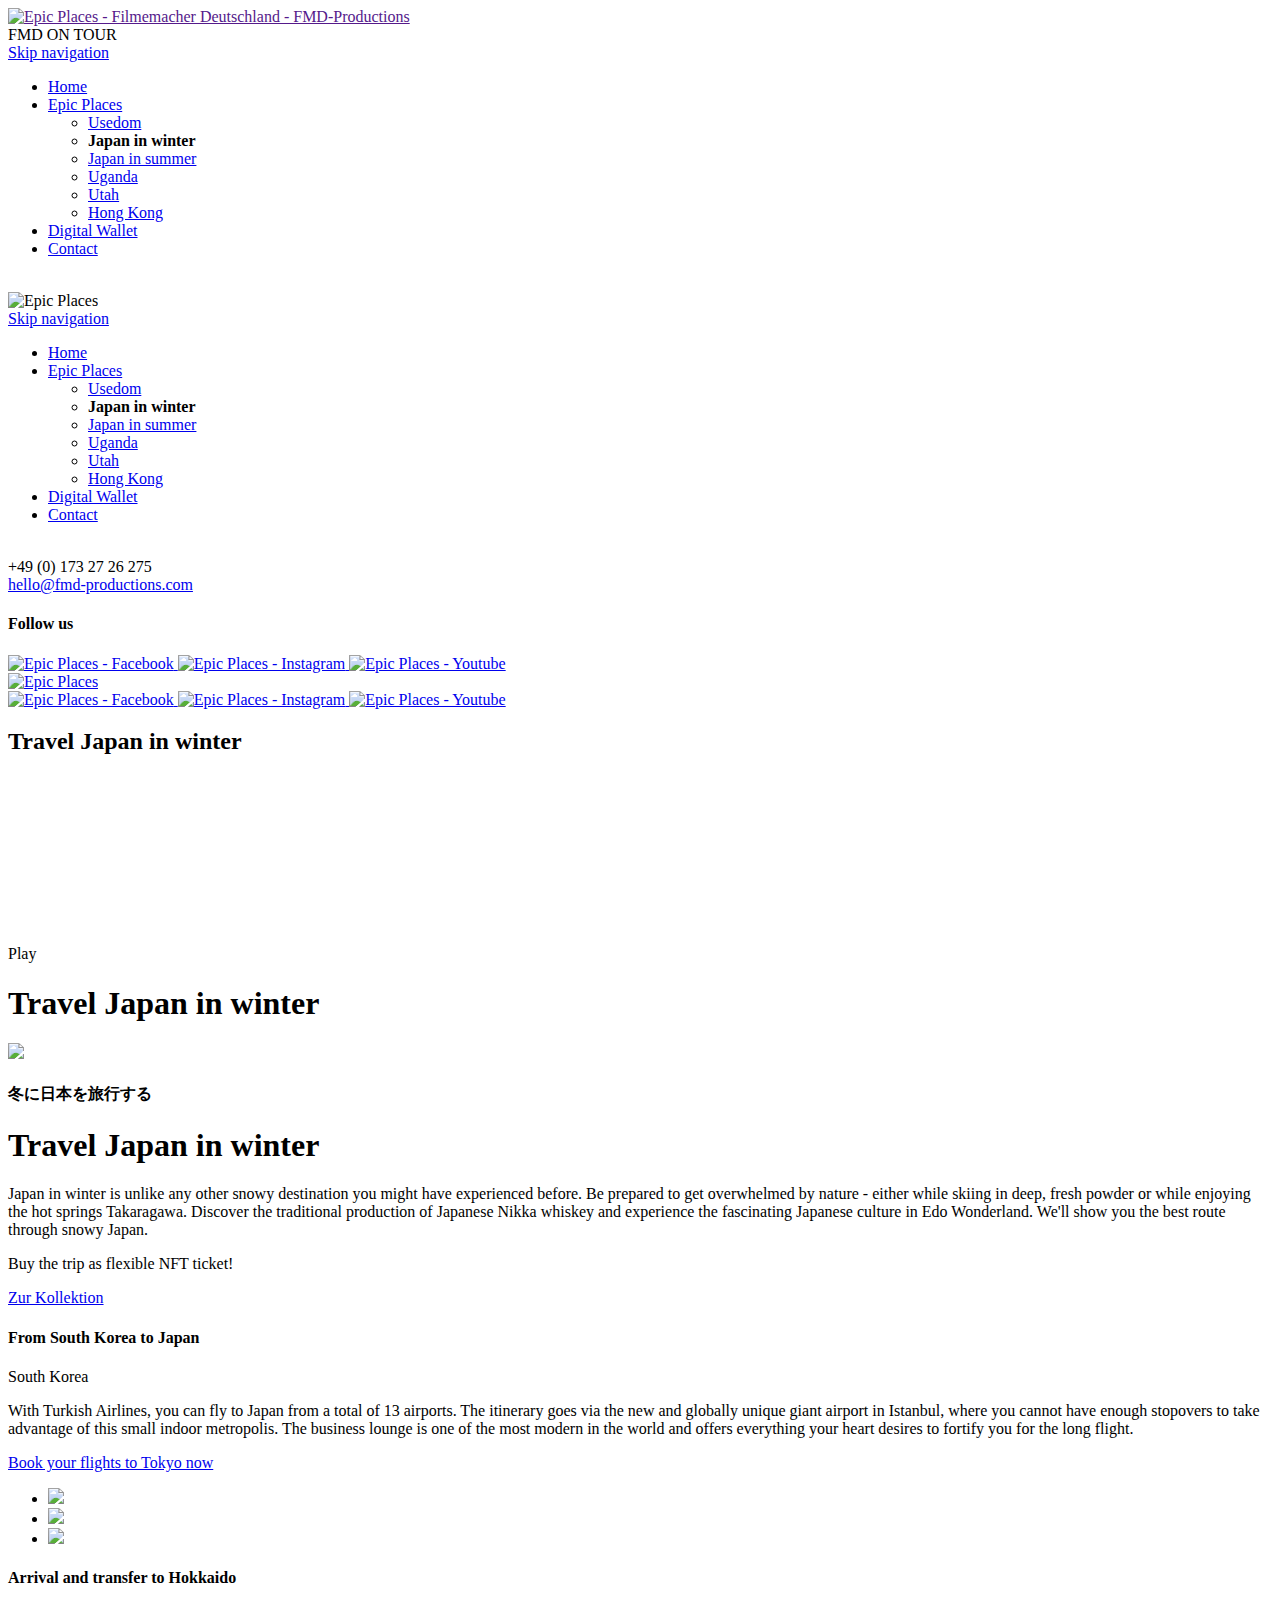
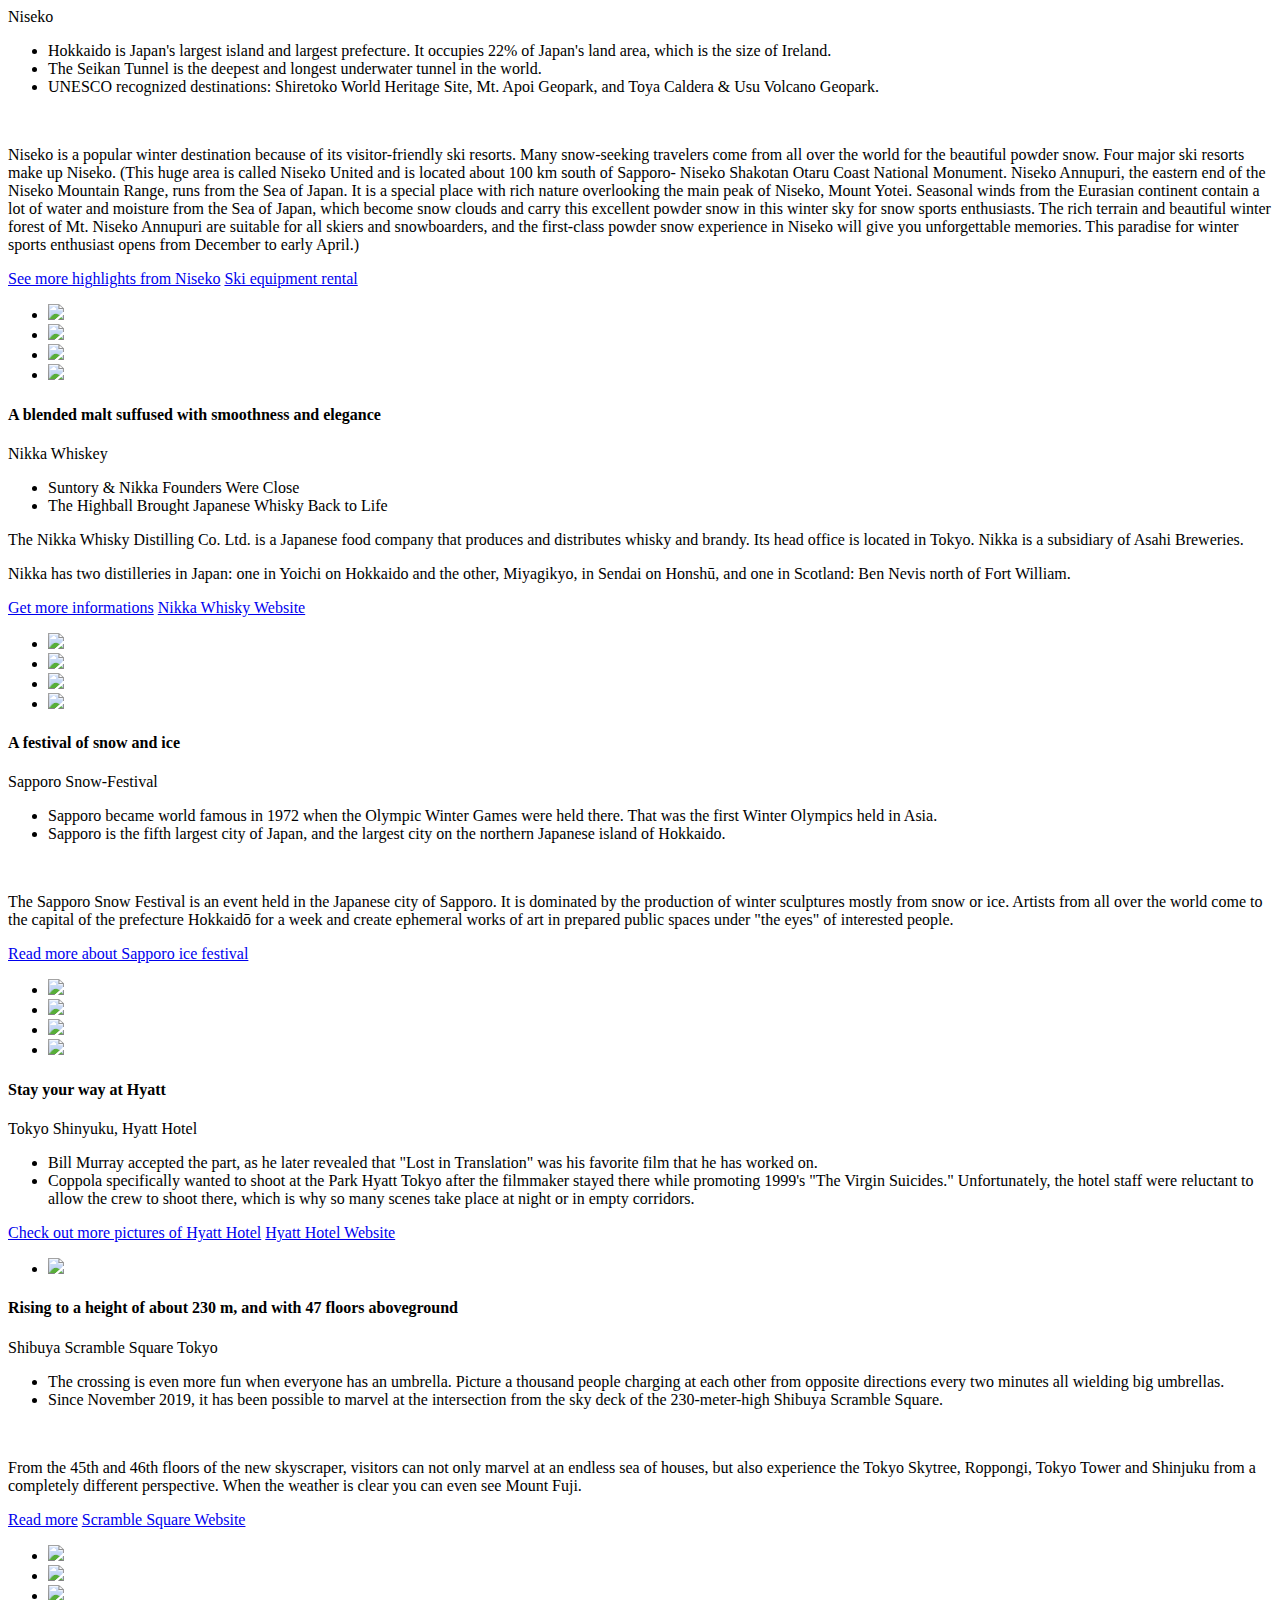
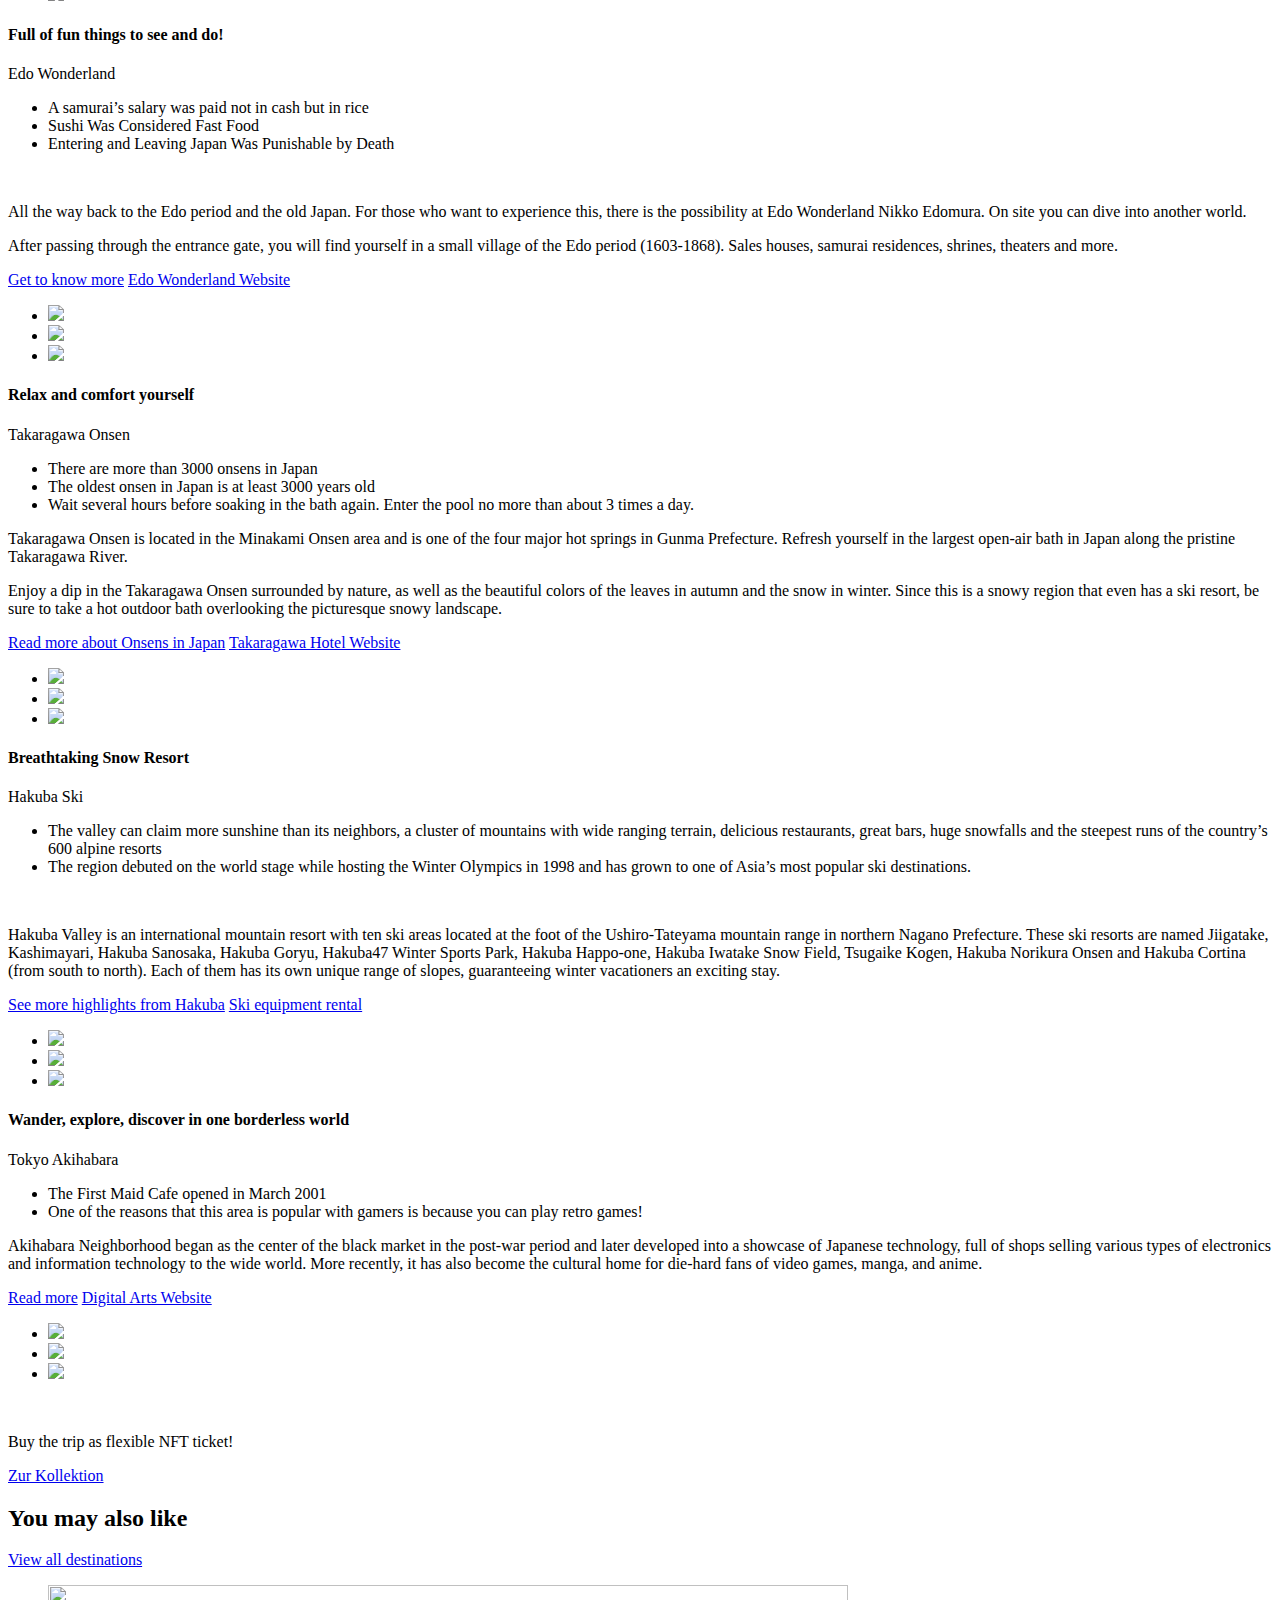
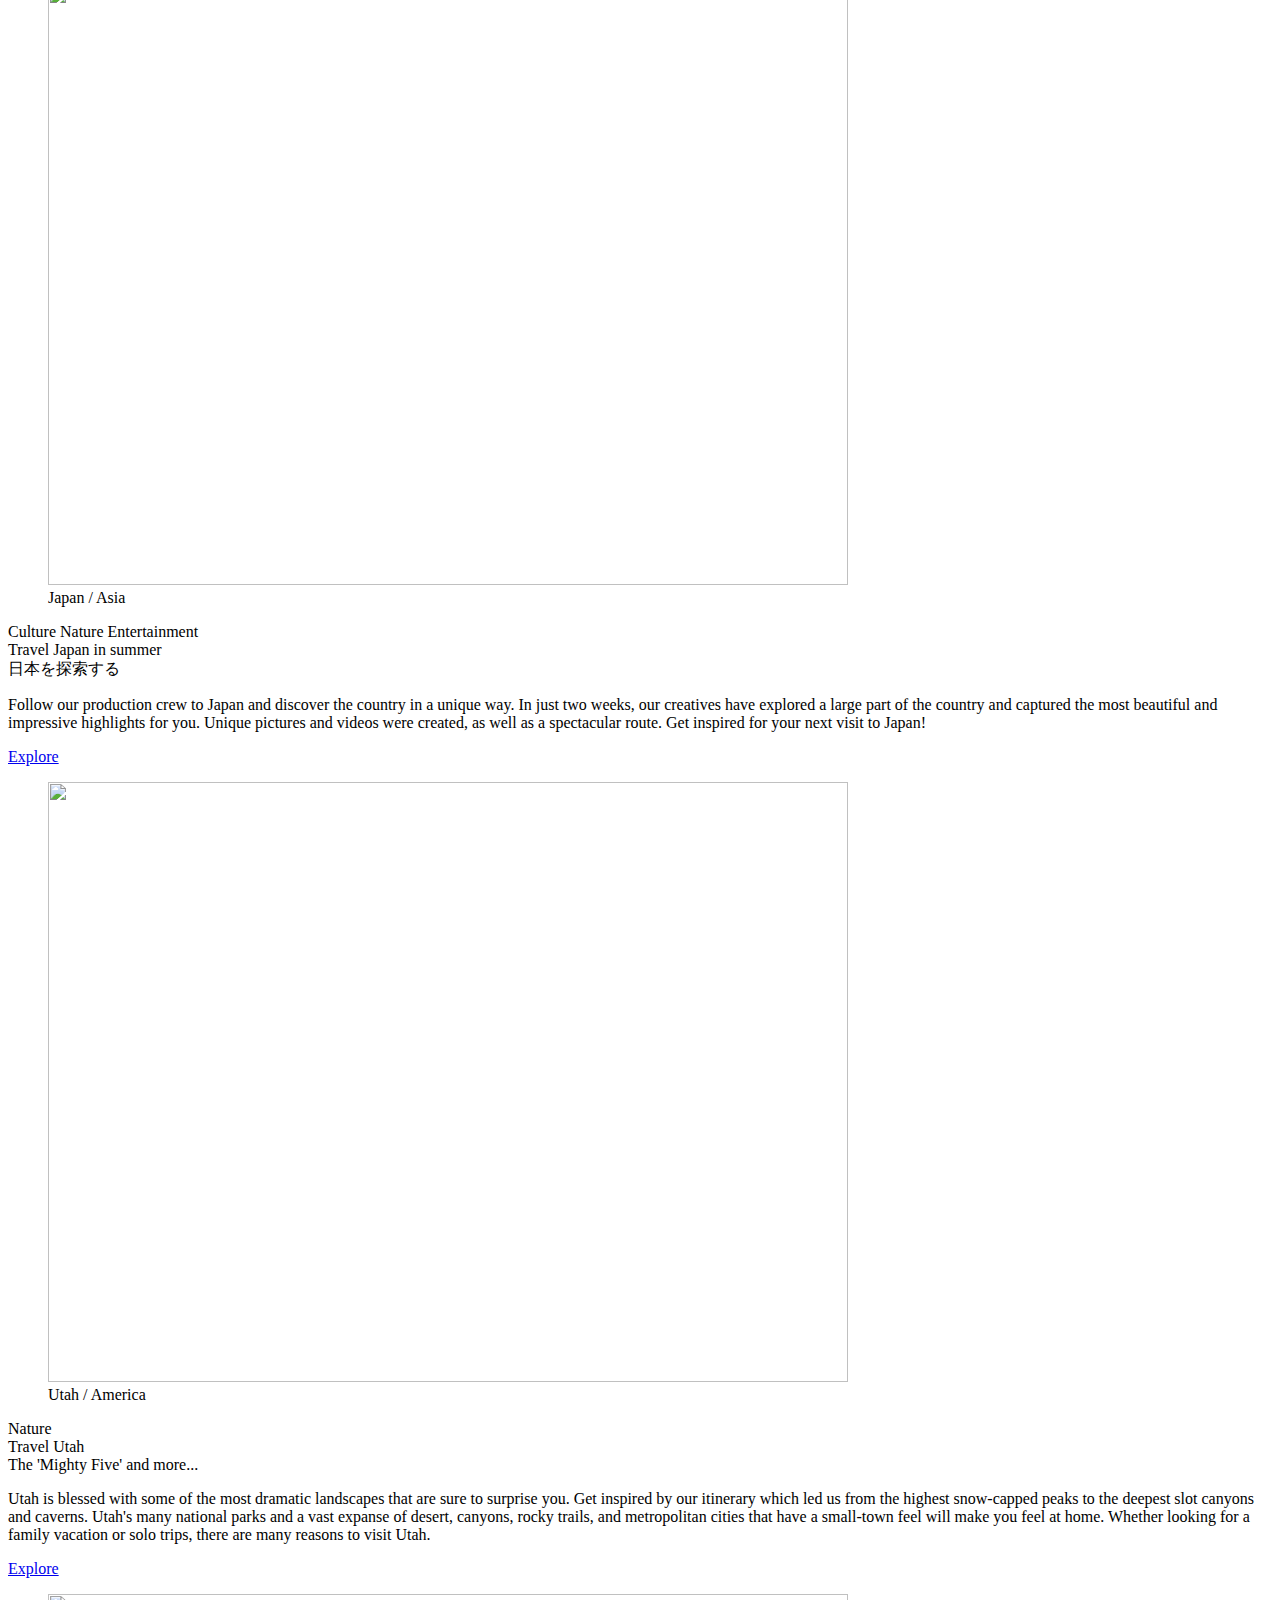
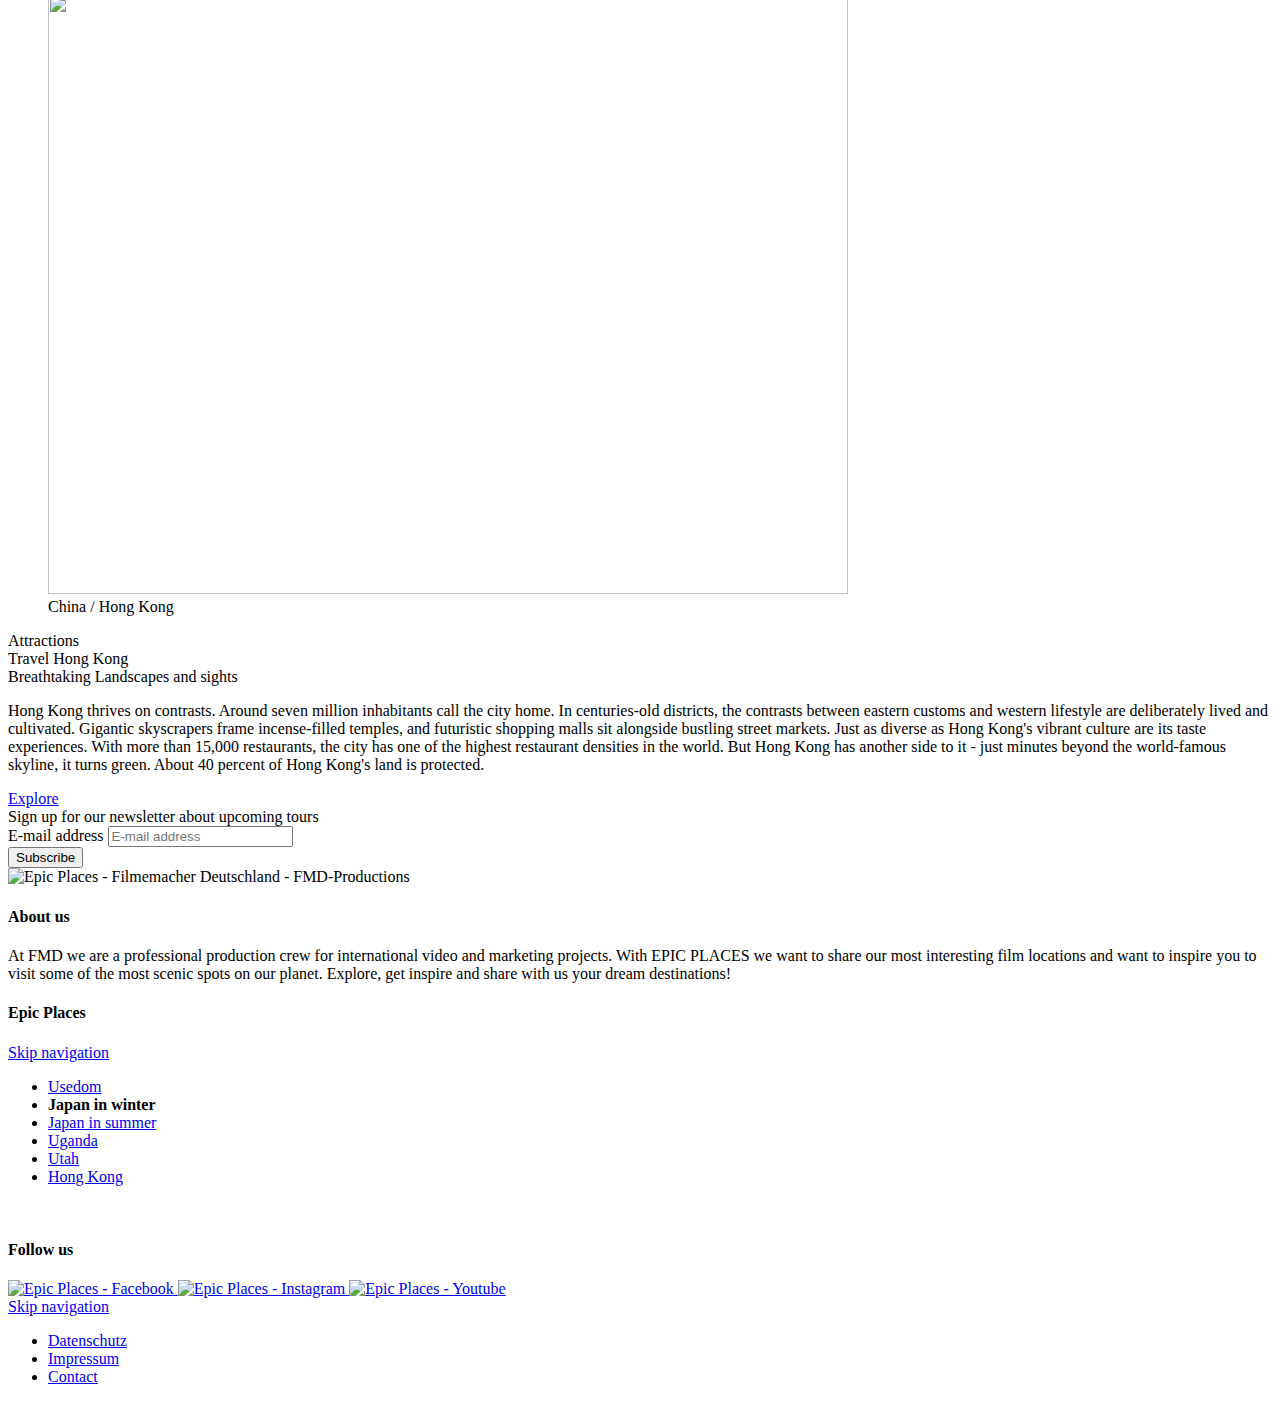
==== commit d6abf85f: "first look" ====
--- a/japan-in-winter.html
+++ b/japan-in-winter.html
@@ -194,8 +194,8 @@
 <div class="textblock">
 <div class="line1">
 <div class="textleft">
-<h4 class="title2">From Istanbul to Japan</h4>
-<div class="title">Istanbul</div>
+<h4 class="title2">From South Korea to Japan</h4>
+<div class="title">South Korea</div>
 <div class="text1"></div>
 </div>
 <div class="sponsor">
@@ -517,7 +517,7 @@
 <script type="text/javascript" src="/files/intern/js/MovingMarker.js"></script>
 <script type="text/javascript" src="/files/intern/js/leaflet.edgebuffer.js"></script>
 <script type="text/javascript">$('.fmdep .tripheader .thinside .fixedblock').fadeOut(100);var strmapbg='"41.33912209740428"';var strmaplg='"130.16263730273315"';var strmapz='"7"';var maplink='greatbear30/ckqjv9qpo1n4217n2f76ogavg';var mapbg=parseFloat(strmapbg.substr(1));var maplg=parseFloat(strmaplg.substr(1));var mapz=parseFloat(strmapz.substr(1));var flybg=mapbg;var flylg=maplg;var flyz=mapz;var lastflybg=0;var lastflylg=0;var actep=-1;var lastep=-2;var sopacity=0.001;var vopacity=1;var winwidth=window.innerWidth;var winheight=window.innerHeight;var mousex=null;var mousey=null;let scroll=this.scrollY;let lastscroll=this.scrollY;let lastscrolltime=Date.now();var scrollposy=scroll-$('.fmdep .trip .triplist .left').offset().top;var triplistendy=$('.fmdep .tripfooter').offset().top;var lastmousex=100;var lastmousey=100;var lastScrolledLeft=0;var lastScrolledTop=0;var lastshowep=-1;var overlastep=0;var chheader=$(".fmdep .trip").offset().top-0;var yoffset=00;var mymap=L.map('mapid',{zoomControl:!1,edgeBufferTiles:2}).setView([mapbg,maplg],mapz);var mapurl='https://api.mapbox.com/styles/v1/{id}/tiles/{z}/{x}/{y}?access_token={accessToken}';var mapstyle=maplink;L.tileLayer(mapurl,{maxZoom:15,id:mapstyle,tileSize:512,zoomOffset:-1,accessToken:'pk.eyJ1IjoiZ3JlYXRiZWFyMzAiLCJhIjoiY2trdTNoNHI3MHFnMTJwbG1sZWkwMmZxaSJ9.aKGhOWnpHpXX8I0IeyYK4w'}).addTo(mymap);var mapcenter=mymap.getCenter();var mapzoom=mymap.getZoom();var mapboundsw=mymap.getBounds().getSouthWest();var mapboundne=mymap.getBounds().getNorthEast();var mapsize=mymap.getSize();var mapwidth=Math.abs(mapboundsw.lng-mapboundne.lng);var mapoffset=0.25;var mapoffsetlng=-mapwidth*mapoffset;var pointoffsetlng=-mapwidth*mapoffset;var TooltipClass={'className':'class-tooltip'}
-var epIconTP=createIconTP('');var markerTP=L.marker([1,1],{icon:epIconTP}).addTo(mymap);arrlineTP=[[0,0],[1,1]];var lineTP=L.polyline(arrlineTP,{color:'#ac5e0c',weight:3,dashArray:'8,0'});lineTP.addTo(mymap);let arrpolyline=[];let arrepMarker=[];var arrplace=JSON.parse('[{"i":0,"title":"Istanbul","bg":"41.33912209740428","lg":"130.16263730273315","tr":"\/files\/intern\/worldmap\/transportmittel\/Flugzeug.png","mz":"7","ip":"files\/intern\/worldmap\/Pin-Flugzeug.png","ips":"files\/intern\/worldmap\/Pin-Flugzeug.png","py":0,"h":0},{"i":1,"title":"Niseko","bg":"42.8409554185657","lg":"140.65981906691454","tr":"\/files\/intern\/worldmap\/transportmittel\/Flugzeug.png","mz":"7","ip":"files\/intern\/worldmap\/Pin-Ski.png","ips":"files\/intern\/worldmap\/Pin-Ski.png","py":0,"h":0},{"i":2,"title":"Nikka Whiskey","bg":"43.181766939612764","lg":"140.79009007423795","tr":"\/files\/intern\/worldmap\/transportmittel\/Auto.png","mz":"8","ip":"files\/intern\/worldmap\/Pin-Fass.png","ips":"files\/intern\/worldmap\/Pin-Fass.png","py":0,"h":0},{"i":3,"title":"Sapporo Snow-Festival","bg":"43.05462015032726","lg":"141.3523081728457","tr":"\/files\/intern\/worldmap\/transportmittel\/Auto.png","mz":"8","ip":"files\/intern\/worldmap\/Pin-Sehenswuerdigkeit.png","ips":"files\/intern\/worldmap\/Pin-Sehenswuerdigkeit.png","py":0,"h":0},{"i":4,"title":"Tokyo Shinyuku, Hyatt Hotel","bg":"35.82277051289991","lg":"139.89528016012525","tr":"\/files\/intern\/worldmap\/transportmittel\/Zug.png","mz":"6","ip":"files\/intern\/worldmap\/Pin-Lodge.png","ips":"files\/intern\/worldmap\/Pin-Lodge.png","py":0,"h":0},{"i":5,"title":"Shibuya Scramble Square Tokyo","bg":"35.65844374265865","lg":"139.7021929754841","tr":"\/files\/intern\/worldmap\/transportmittel\/Jeep.png","mz":"7","ip":"files\/intern\/worldmap\/Pin-Ausichtspunkt.png","ips":"files\/intern\/worldmap\/Pin-Ausichtspunkt.png","py":0,"h":0},{"i":6,"title":"Edo Wonderland","bg":"36.79079976384726","lg":"139.69742821191554","tr":"\/files\/intern\/worldmap\/transportmittel\/Zug.png","mz":"8.5","ip":"files\/intern\/worldmap\/Pin-Sehenswuerdigkeit.png","ips":"files\/intern\/worldmap\/Pin-Sehenswuerdigkeit.png","py":0,"h":0},{"i":7,"title":"Takaragawa Onsen","bg":"36.84796739440728","lg":"139.04699181191685","tr":"\/files\/intern\/worldmap\/transportmittel\/Jeep.png","mz":"9","ip":"files\/intern\/worldmap\/Pin-Wellness.png","ips":"files\/intern\/worldmap\/Pin-Wellness.png","py":0,"h":0},{"i":8,"title":"Hakuba Ski","bg":"36.71194636521029","lg":"137.83303846983077","tr":"\/files\/intern\/worldmap\/transportmittel\/Jeep.png","mz":"8","ip":"files\/intern\/worldmap\/Pin-Ski.png","ips":"files\/intern\/worldmap\/Pin-Ski.png","py":0,"h":0},{"i":9,"title":"Tokyomyo Akihabara","bg":"40.705627134632095","lg":"150.3992507049766","tr":"\/files\/intern\/worldmap\/transportmittel\/Jeep.png","mz":"8.5","ip":"files\/intern\/worldmap\/Pin-Musik.png","ips":"files\/intern\/worldmap\/Pin-Musik.png","py":0,"h":0}]');var arrlatlngs=[];var arrlatlngsvisit=[];flyz=mapz;pointoffsetlng=GetPointOffSet(flyz);flypnt=GetKoordWW(0,pointoffsetlng);mymap.flyTo(flypnt,flyz,{animate:!1,duration:0.05,easeLinearity:0.7});console.log('.');var bglast=0.0;var lglast=0.0;for(i=0;i<arrplace.length;i++){var bg=parseFloat(arrplace[i].bg);var lg=parseFloat(arrplace[i].lg);var id='ep_'+i;var epicplace=document.getElementById(id);var epRect=epicplace.getBoundingClientRect();if(i==0){arrplace[i].py=0}else{arrplace[i].py=window.pageYOffset+epRect.top-$('.fmdep .trip .triplist .left').offset().top}
+var epIconTP=createIconTP('');var markerTP=L.marker([1,1],{icon:epIconTP}).addTo(mymap);arrlineTP=[[0,0],[1,1]];var lineTP=L.polyline(arrlineTP,{color:'#ac5e0c',weight:3,dashArray:'8,0'});lineTP.addTo(mymap);let arrpolyline=[];let arrepMarker=[];var arrplace=JSON.parse('[{"i":1,"title":"Tokyo","bg":"35.6762","lg":"139.6503","tr":"\/files\/intern\/worldmap\/transportmittel\/Zug.png","mz":"7","ip":"files\/intern\/worldmap\/Pin-Fass.png","ips":"files\/intern\/worldmap\/Pin-Fass.png","py":0,"h":0},{"i":2,"title":"Nagano","bg":"36.6485","lg":"138.1950","tr":"\/files\/intern\/worldmap\/transportmittel\/Zug.png","mz":"8","ip":"files\/intern\/worldmap\/Pin-Fass.png","ips":"files\/intern\/worldmap\/Pin-Fass.png","py":0,"h":0},{"i":3,"title":"Oku Shiga Kogen","bg":"36.7659","lg":"138.5146","tr":"\/files\/intern\/worldmap\/transportmittel\/Jeep.png","mz":"8","ip":"files\/intern\/worldmap\/Pin-Ski.png","ips":"files\/intern\/worldmap\/Pin-Ski.png","py":0,"h":0},{"i":4,"title":"Kanazawa","bg":"36.5610","lg":"136.6566","tr":"\/files\/intern\/worldmap\/transportmittel\/Zug.png","mz":"6","ip":"files\/intern\/worldmap\/Pin-Lodge.png","ips":"files\/intern\/worldmap\/Pin-Lodge.png","py":0,"h":0},{"i":5,"title":"Kyoto","bg":"35.0116","lg":"135.7681","tr":"\/files\/intern\/worldmap\/transportmittel\/Zug.png","mz":"7","ip":"files\/intern\/worldmap\/Pin-Ausichtspunkt.png","ips":"files\/intern\/worldmap\/Pin-Ausichtspunkt.png","py":0,"h":0},{"i":6,"title":"Osaka","bg":"34.6937","lg":"135.5023","tr":"\/files\/intern\/worldmap\/transportmittel\/Zug.png","mz":"8.5","ip":"files\/intern\/worldmap\/Pin-Sehenswuerdigkeit.png","ips":"files\/intern\/worldmap\/Pin-Fass.png","py":0,"h":0},{"i":7,"title":"Tokyo","bg":"35.6762","lg":"139.6503","tr":"\/files\/intern\/worldmap\/transportmittel\/Zug.png","mz":"7","ip":"files\/intern\/worldmap\/Pin-Fass.png","ips":"files\/intern\/worldmap\/Pin-Fass.png","py":0,"h":0},{"i":8,"title":"Mt.Fuji","bg":"35.5171","lg":"138.7518","tr":"\/files\/intern\/worldmap\/transportmittel\/Jeep.png","mz":"9","ip":"files\/intern\/worldmap\/Pin-Ski.png","ips":"files\/intern\/worldmap\/Pin-Ski.png","py":0,"h":0}]');var arrlatlngs=[];var arrlatlngsvisit=[];flyz=mapz;pointoffsetlng=GetPointOffSet(flyz);flypnt=GetKoordWW(0,pointoffsetlng);mymap.flyTo(flypnt,flyz,{animate:!1,duration:0.05,easeLinearity:0.7});console.log('.');var bglast=0.0;var lglast=0.0;for(i=0;i<arrplace.length;i++){var bg=parseFloat(arrplace[i].bg);var lg=parseFloat(arrplace[i].lg);var id='ep_'+i;var epicplace=document.getElementById(id);var epRect=epicplace.getBoundingClientRect();if(i==0){arrplace[i].py=0}else{arrplace[i].py=window.pageYOffset+epRect.top-$('.fmdep .trip .triplist .left').offset().top}
 arrplace[i].h=epRect.height;if(i==0){var initopacity=vopacity}else{var initopacity=sopacity}
 var epIcon=createIcon(arrplace[i].ip,arrplace[i].ips);var epMarker=L.marker([bg,lg],{icon:epIcon,url:arrplace[i].url,opacity:initopacity,}).bindTooltip(arrplace[i].title,{permanent:!0,direction:'right',offset:[15,0],opacity:initopacity,className:'leaflet-tooltip-own',...TooltipClass},TooltipClass).on('click',markerOnClick).addTo(mymap);arrepMarker.push(epMarker);var latlngs=[bg,lg];arrlatlngs.push(latlngs);bglast=bg;lglast=lg}
 var polyline=L.polyline(arrlatlngs,{color:'#bbb',weight:2,dashArray:'1,5'});var polylinevisit=L.polyline([],{color:'#bbb',weight:1,dashArray:'8,5'});var polylineaktline=L.polyline([],{color:'#bbb',weight:1,dashArray:'8,5'});var EPlayer=L.layerGroup([polyline]);EPlayer.addTo(mymap);var EPlayervisit=L.layerGroup([polylinevisit]);EPlayervisit.addTo(mymap);var EPlayeraktline=L.layerGroup([polylineaktline]);EPlayeraktline.addTo(mymap);function markerOnClick(e){window.location=this.options.url}
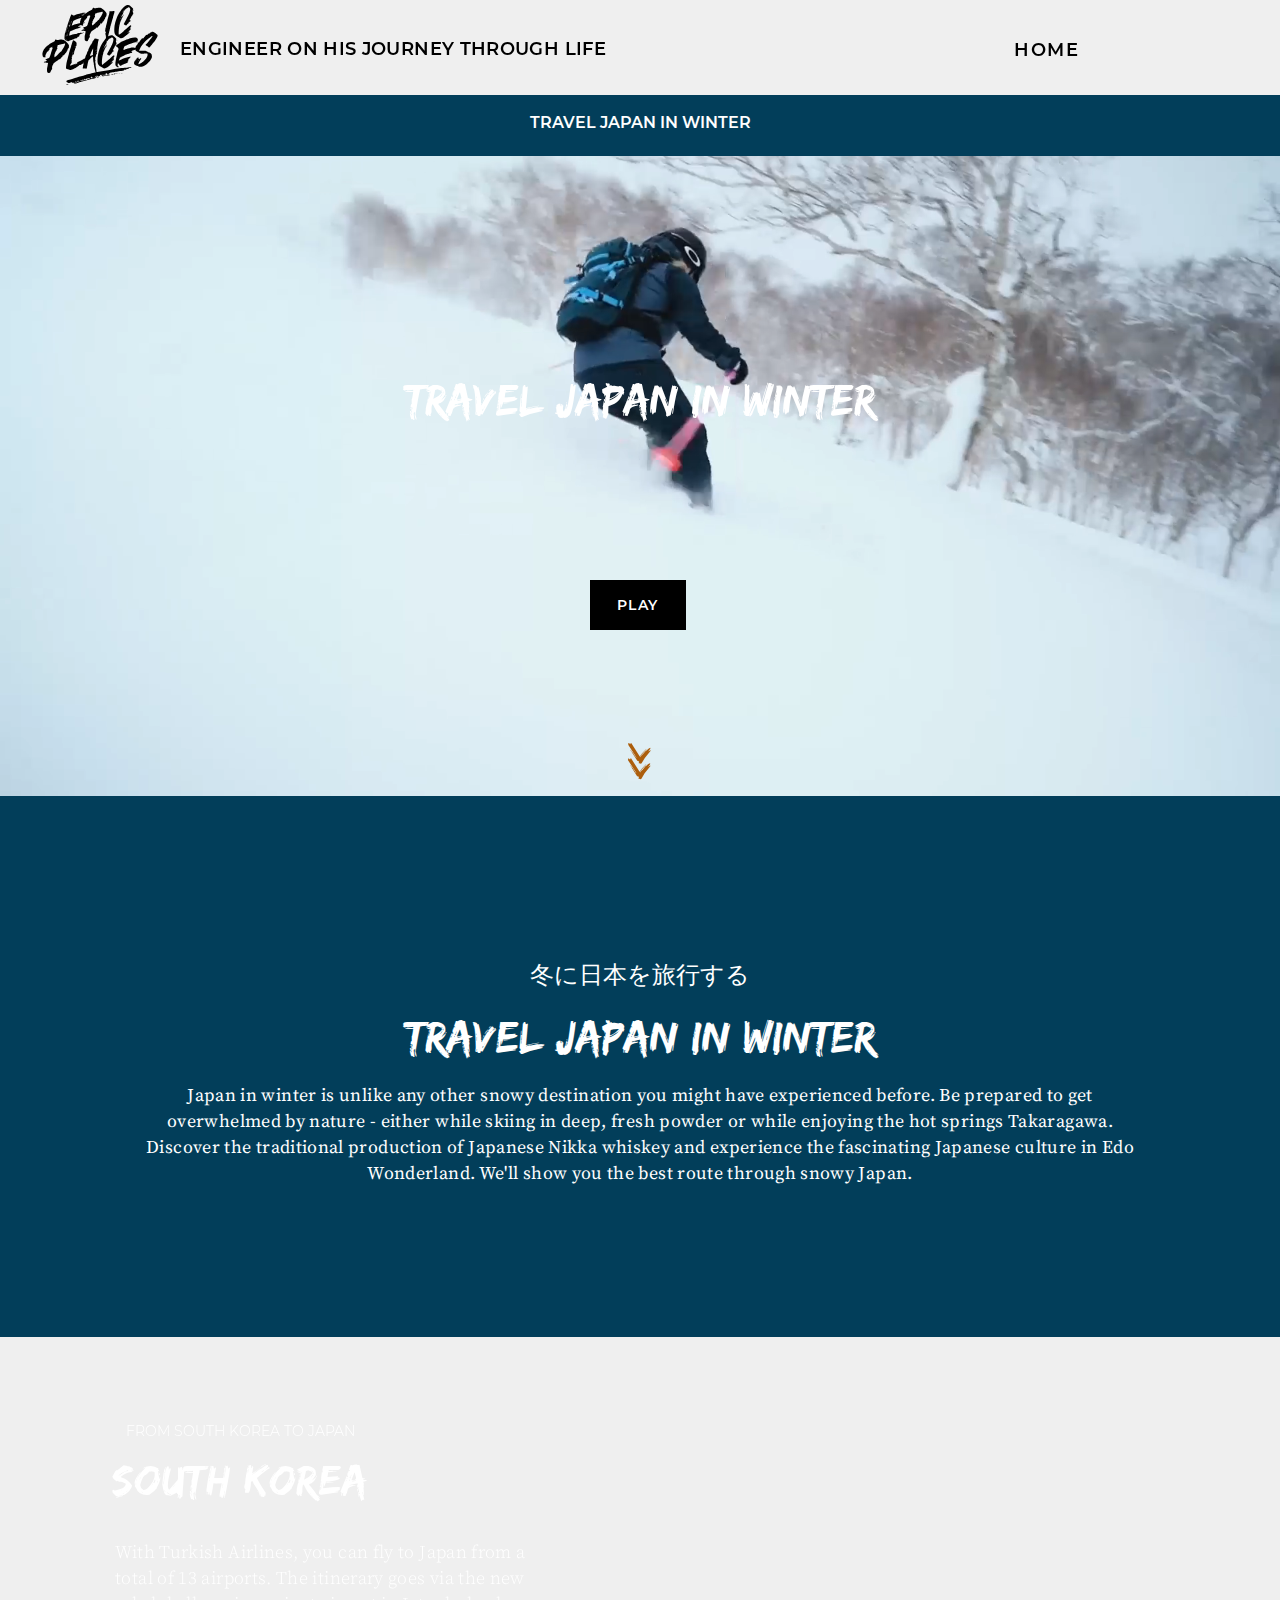
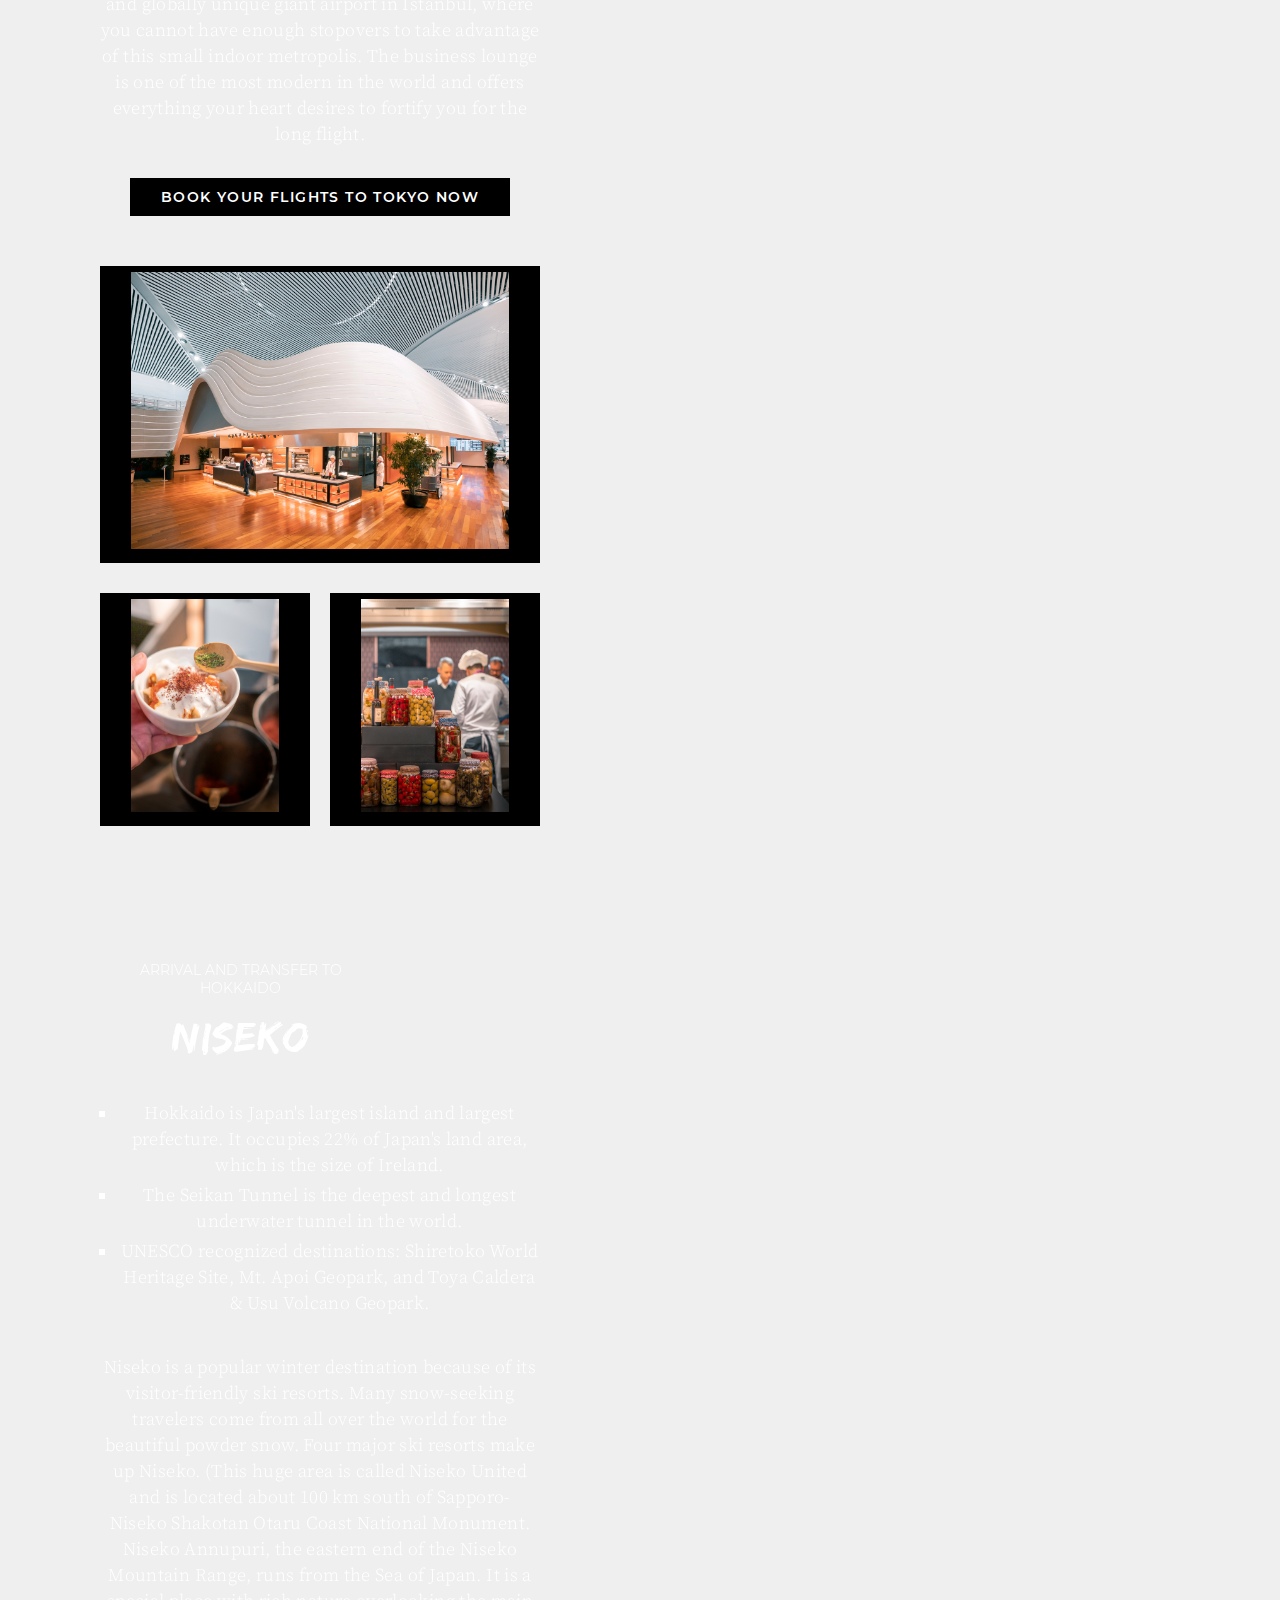
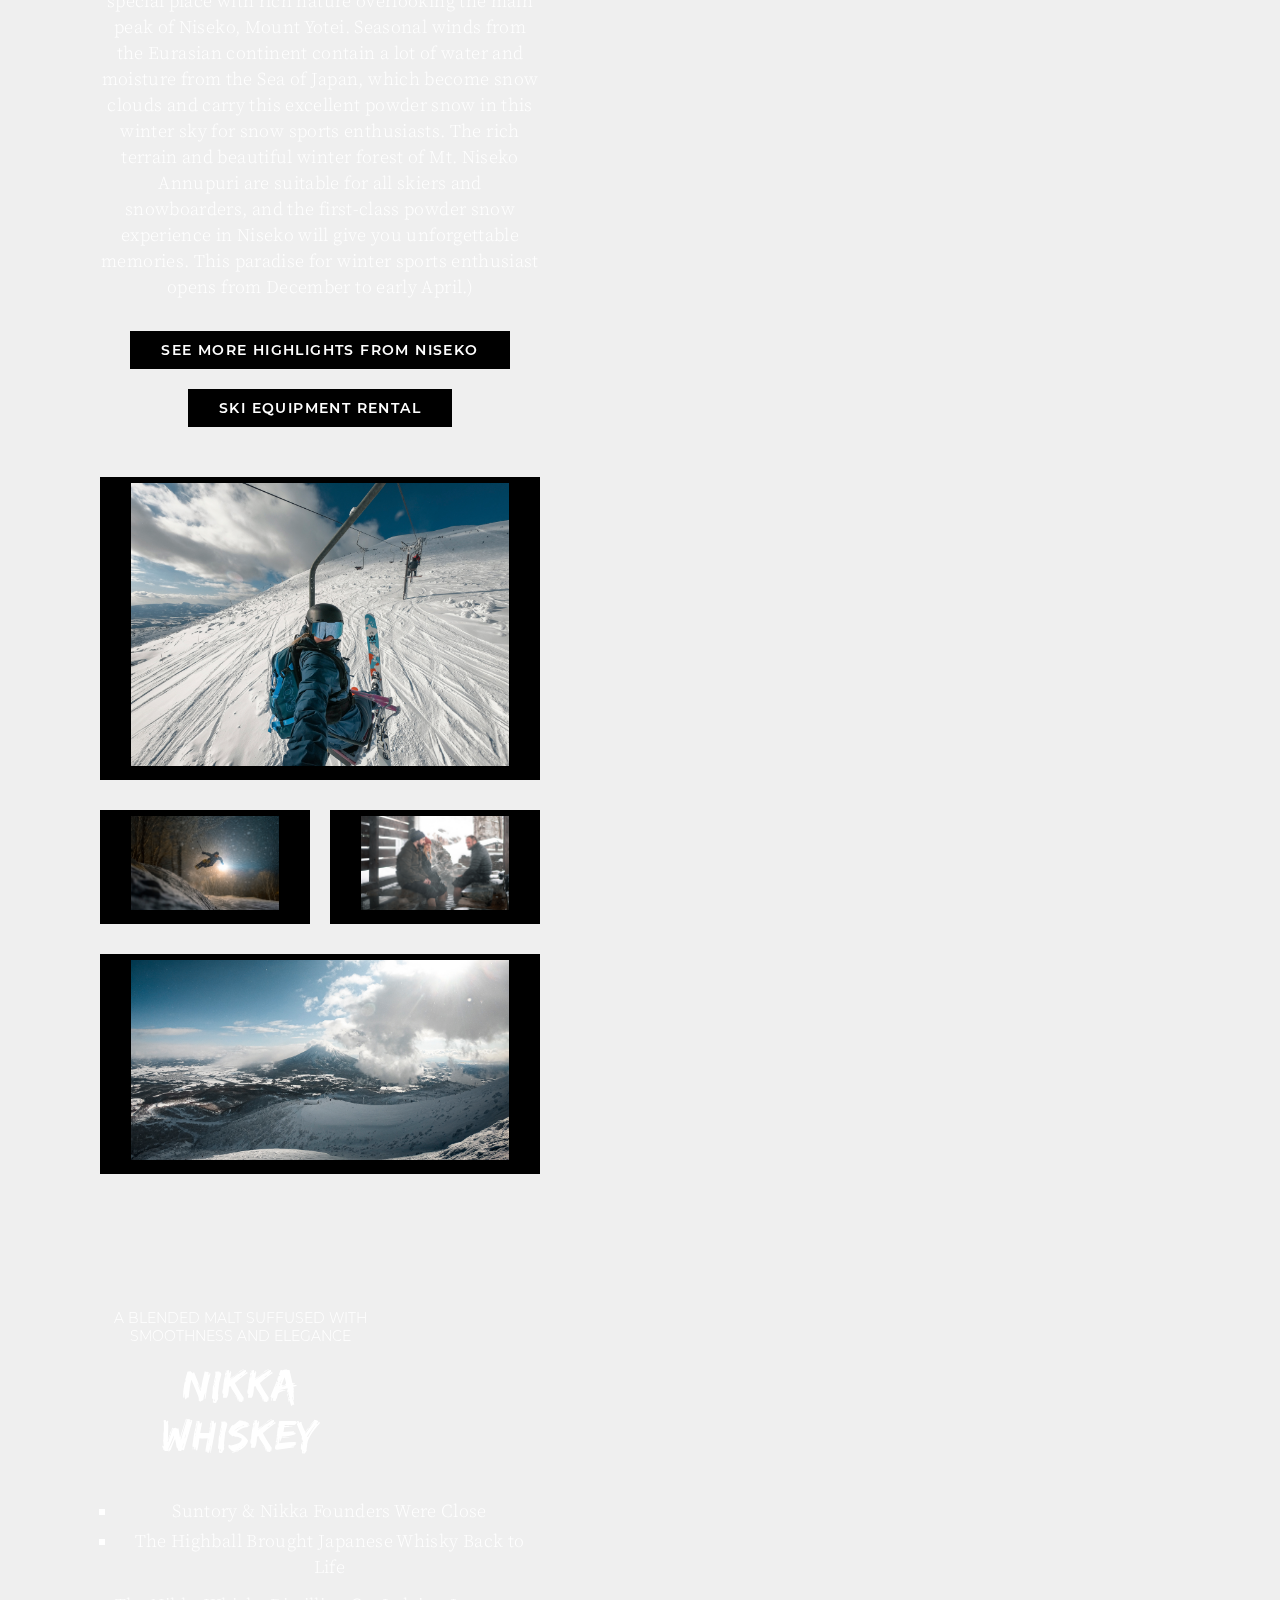
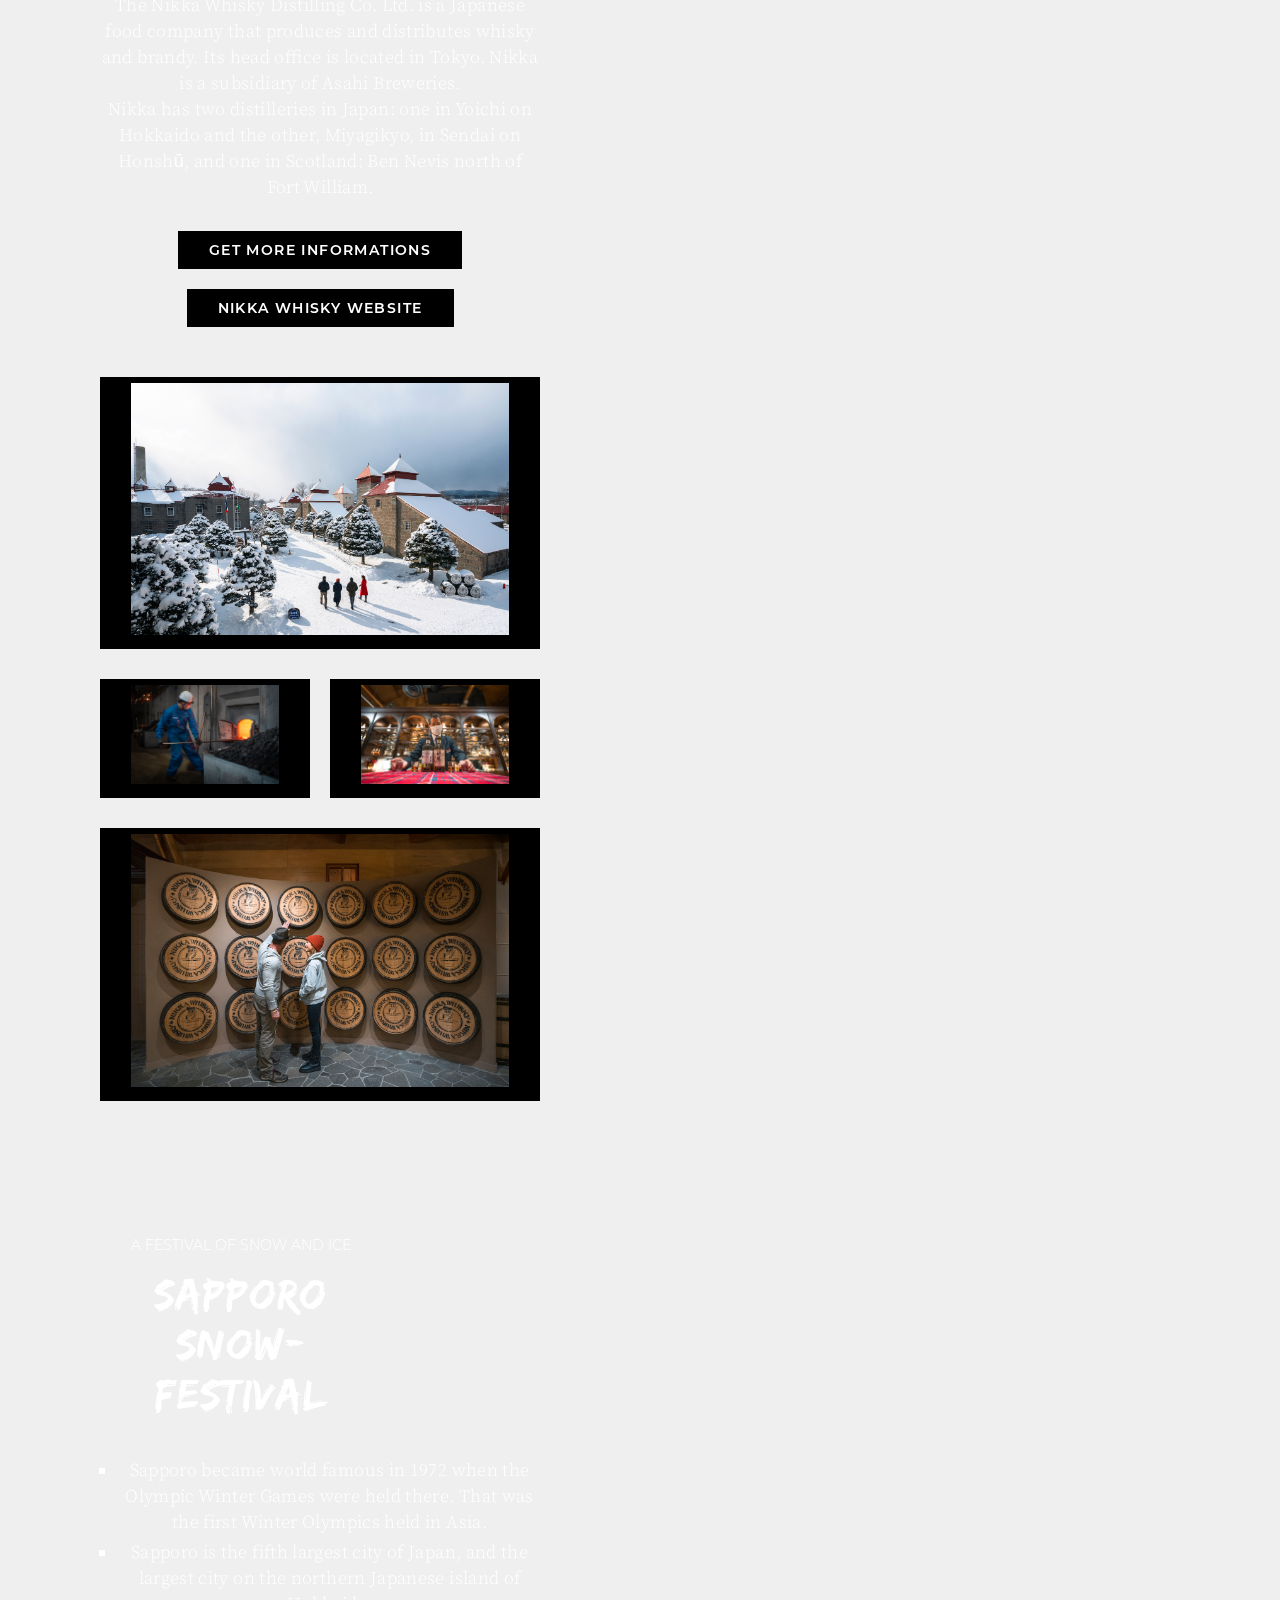
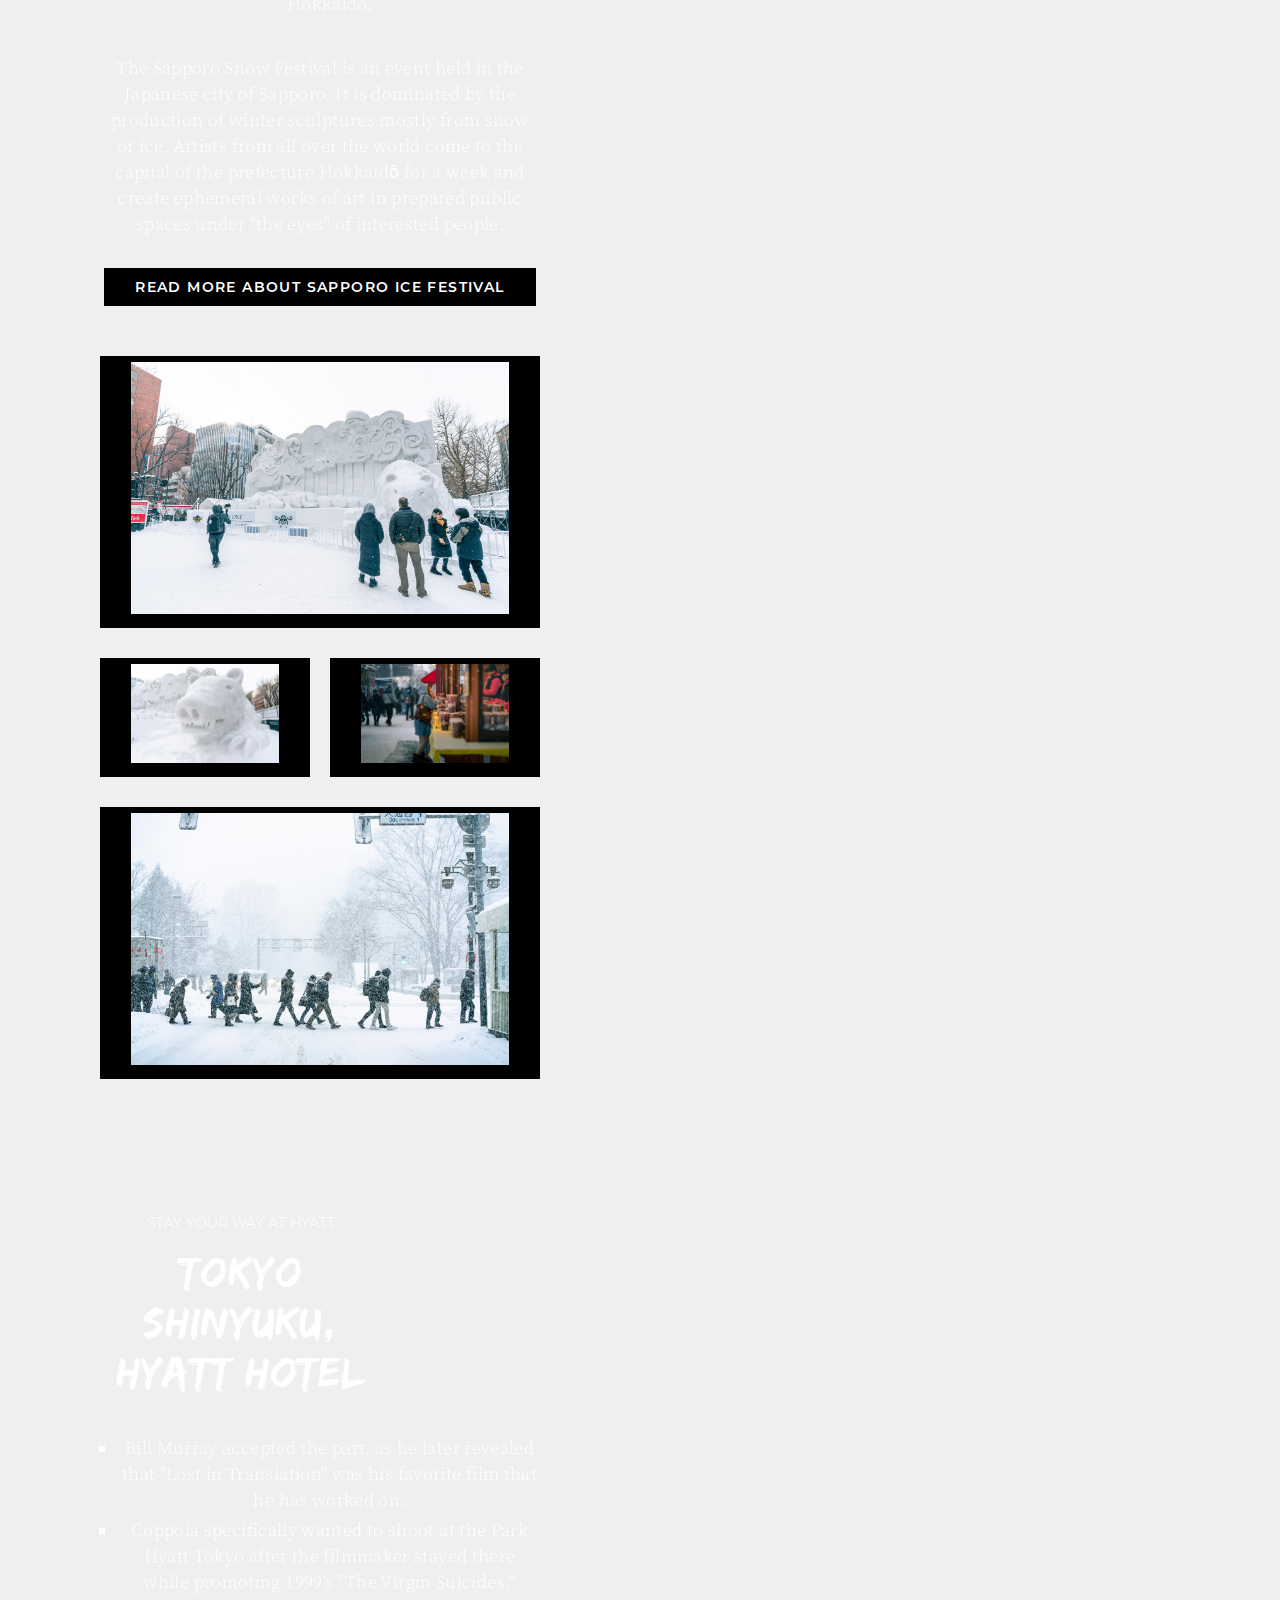
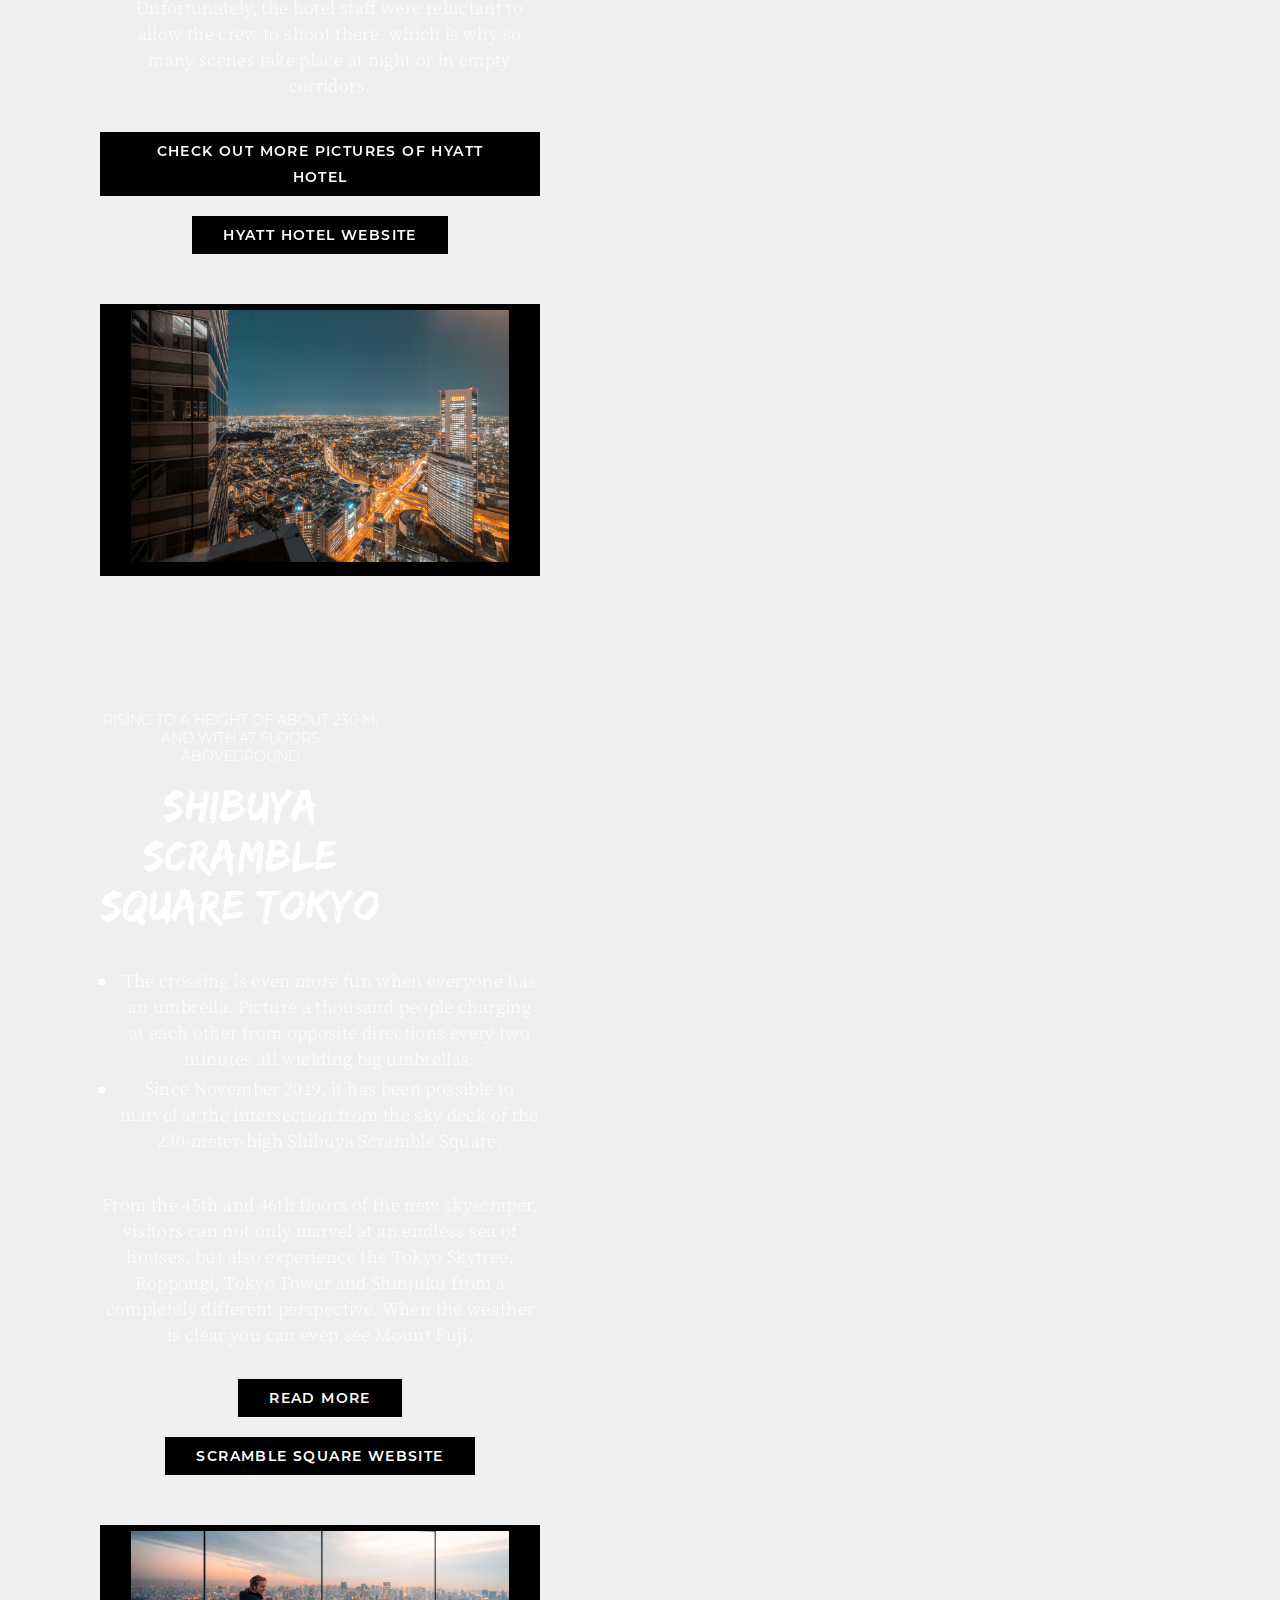
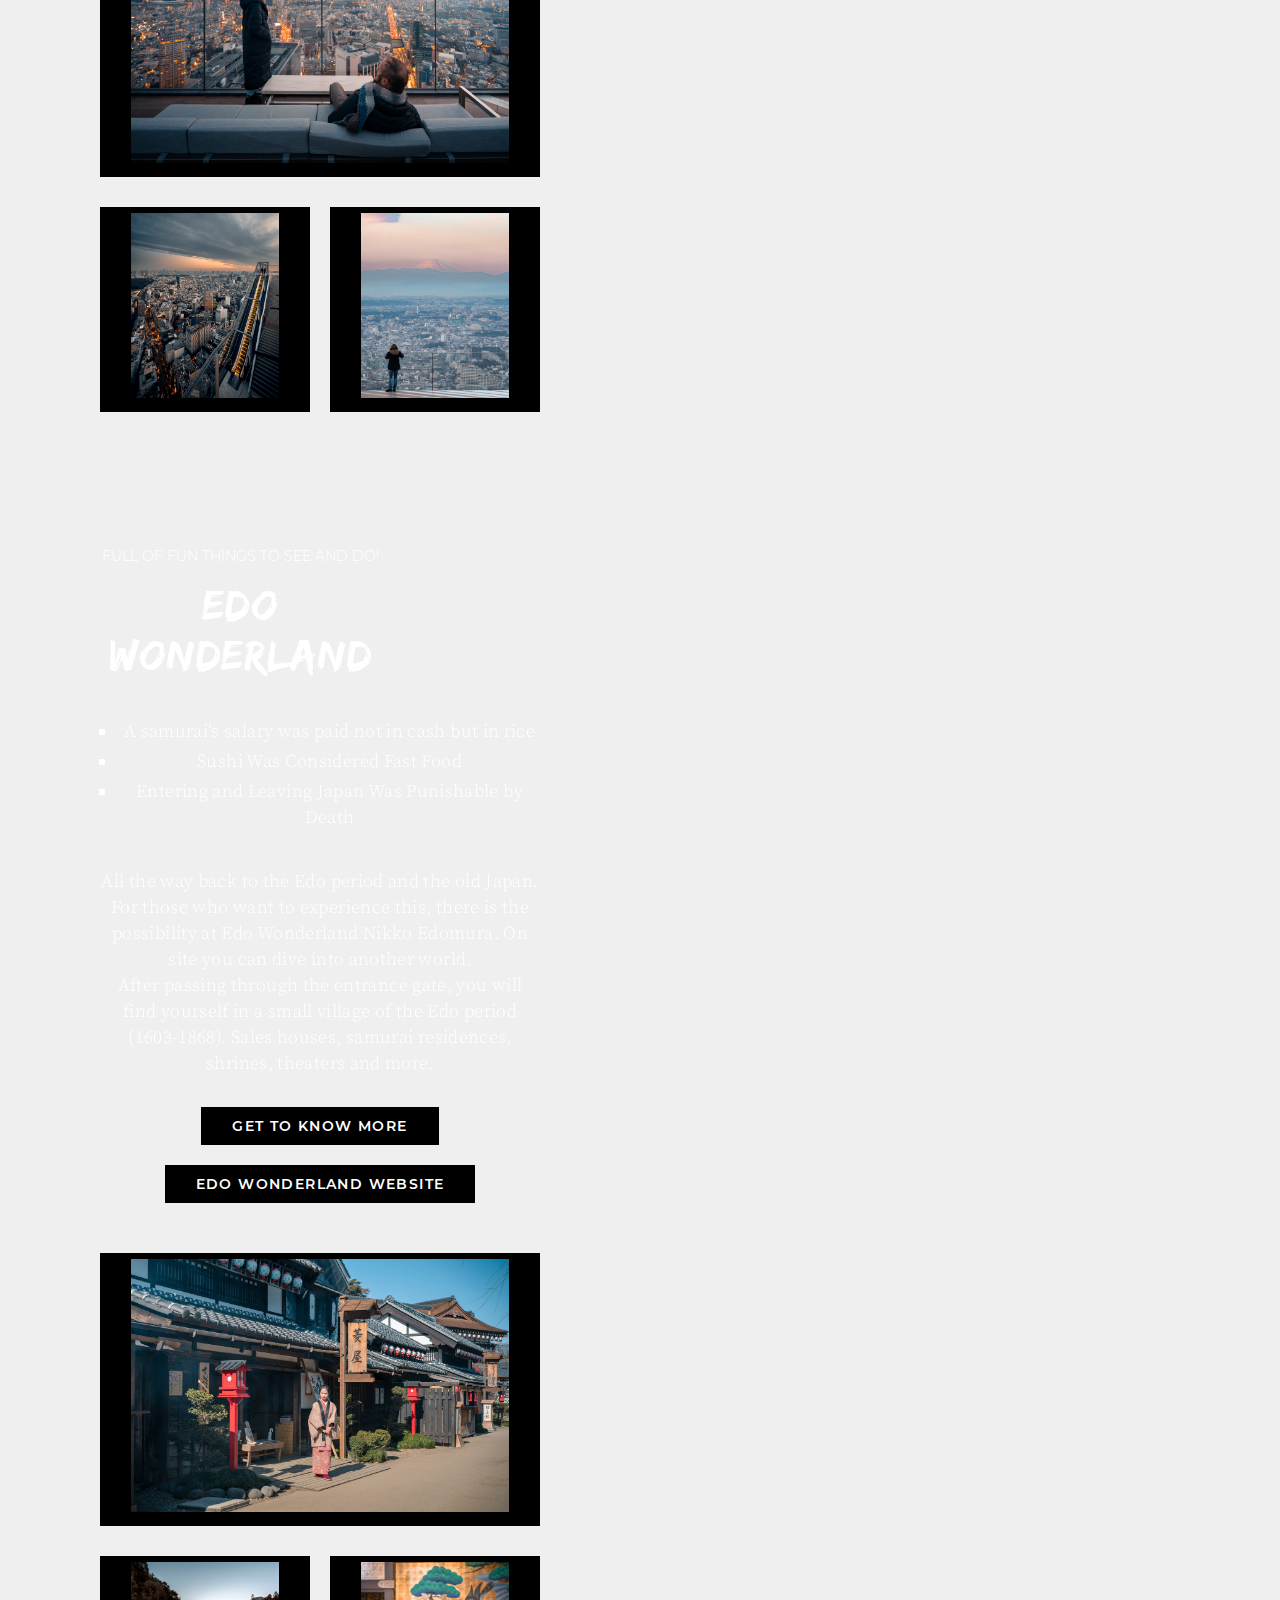
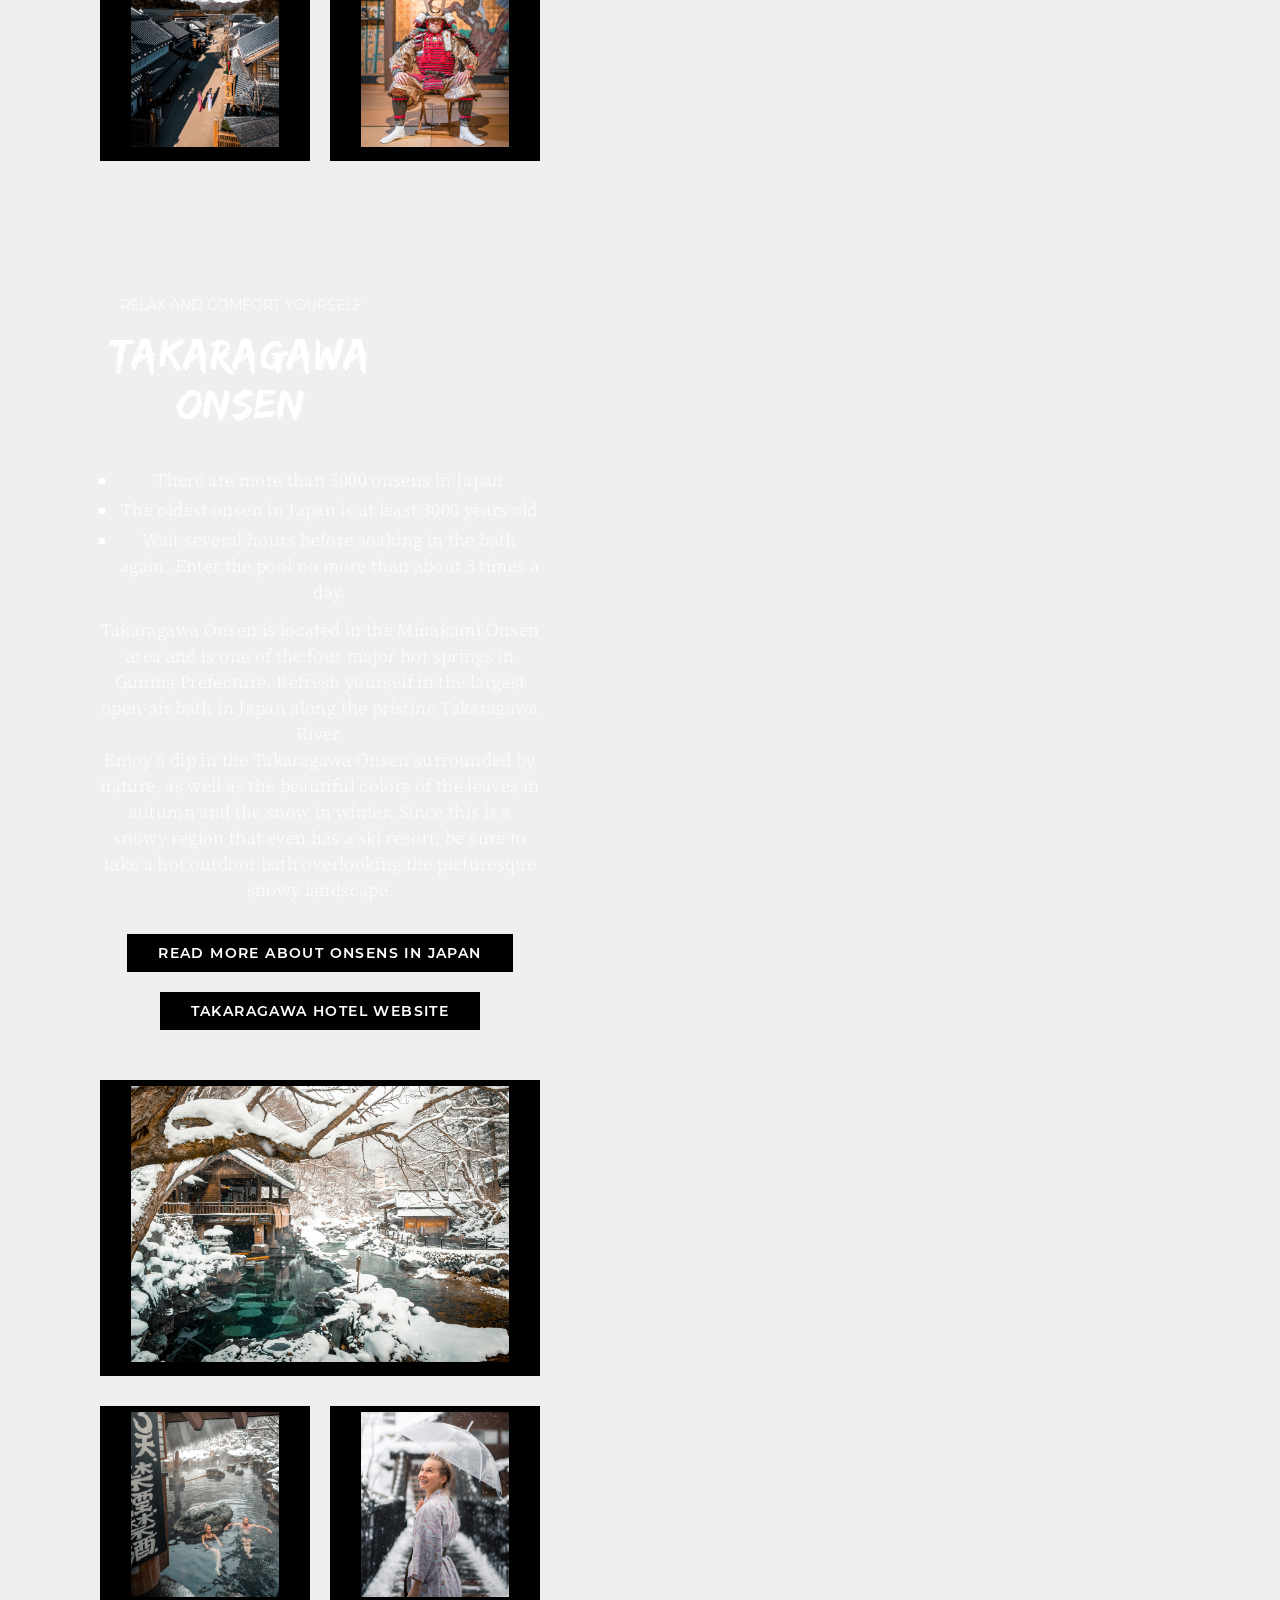
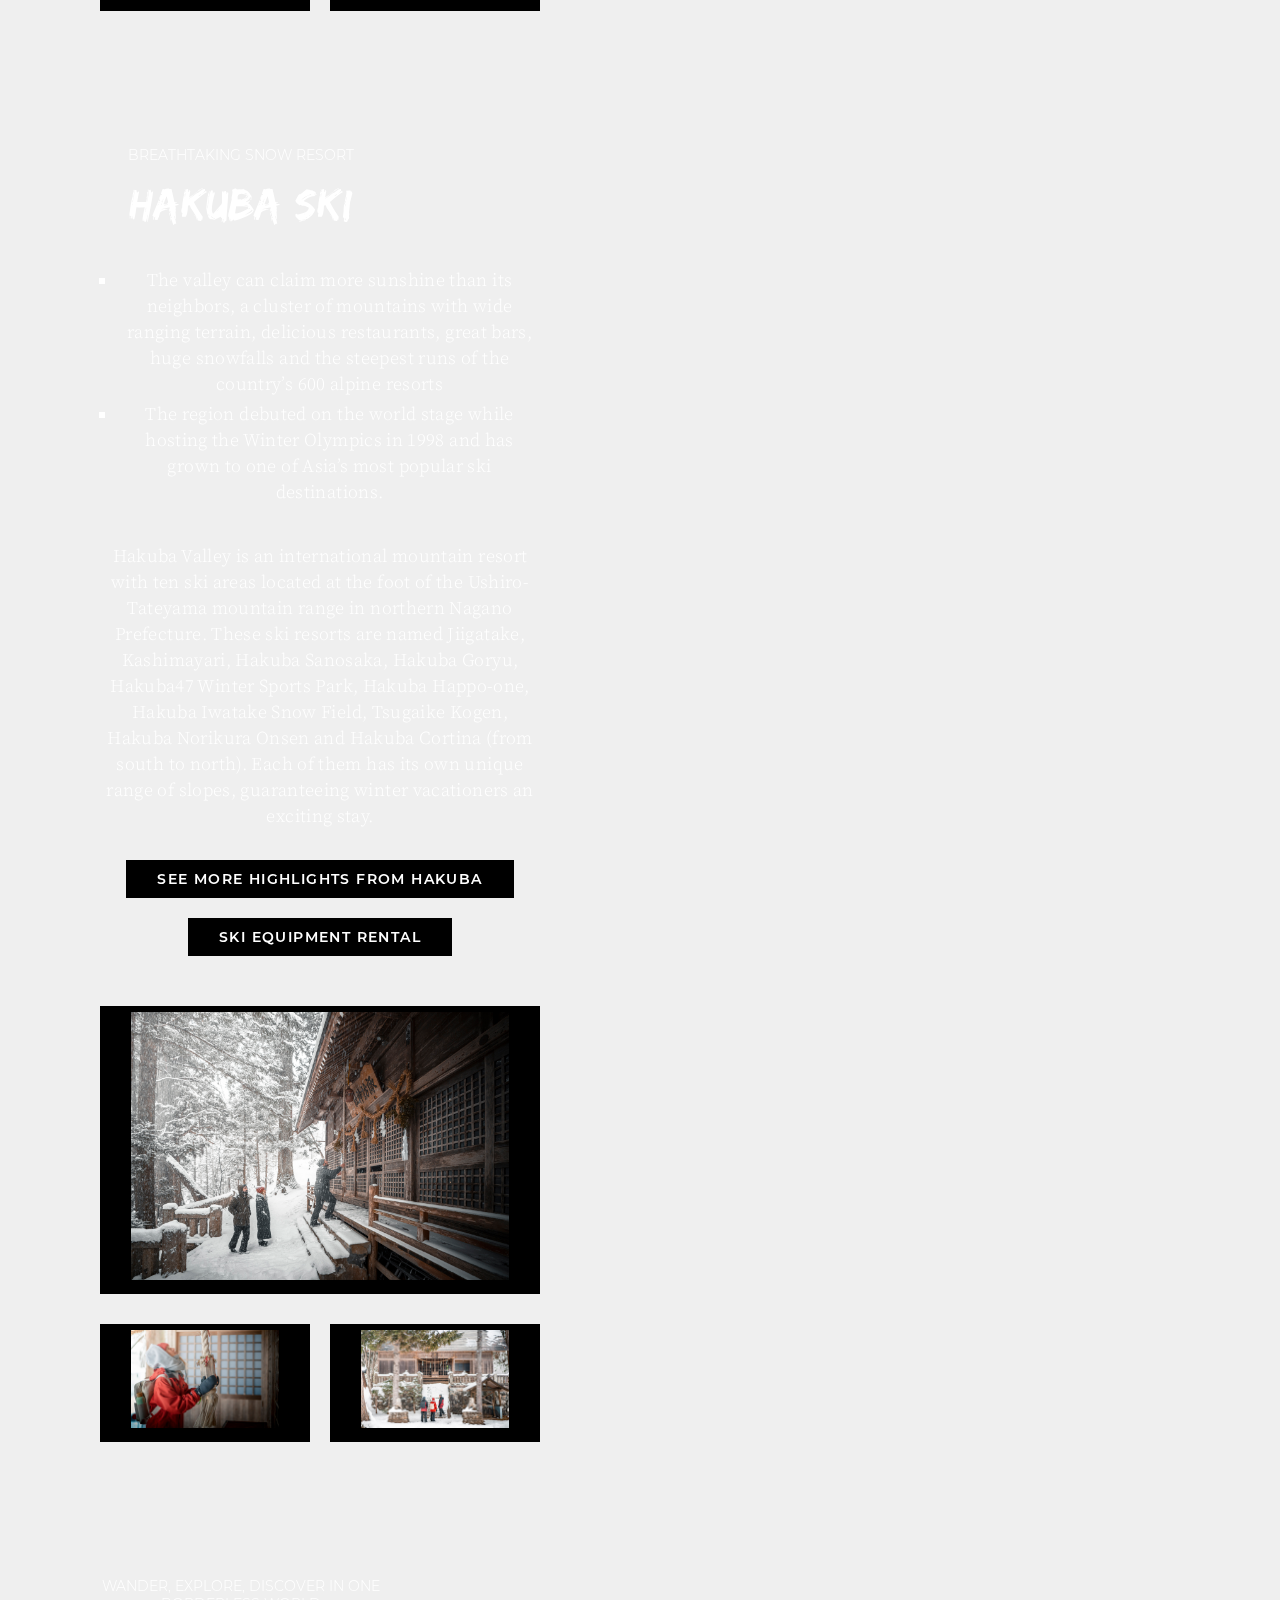
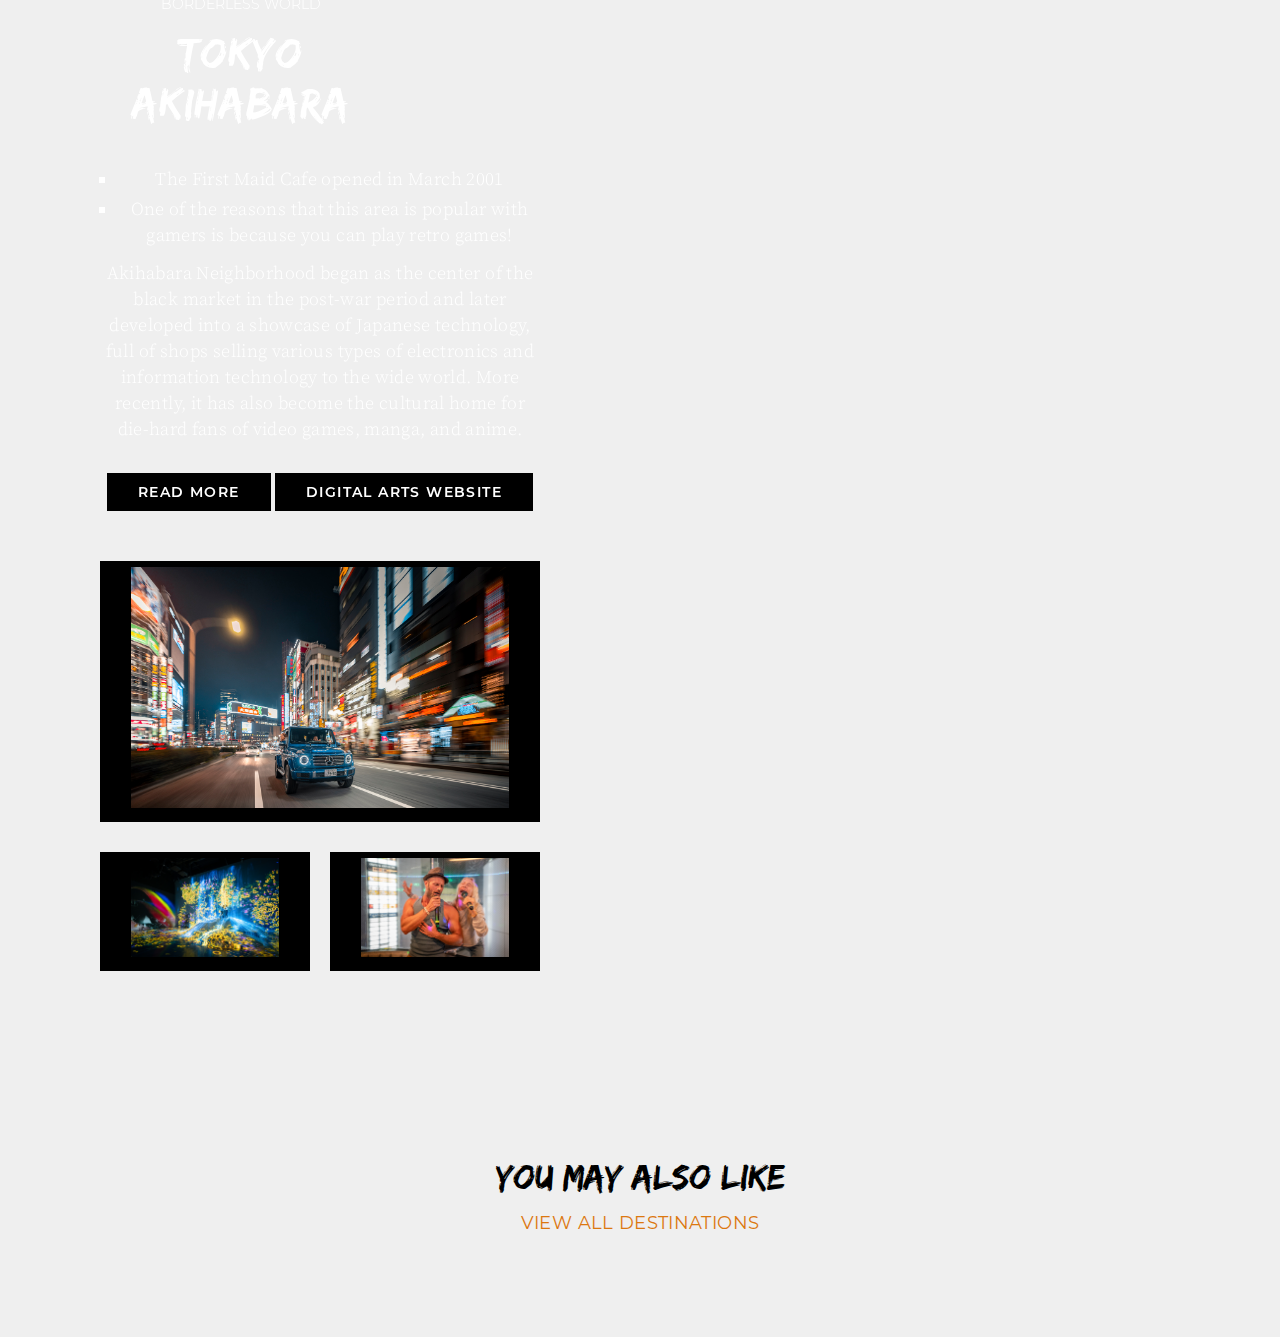
==== commit 90801e7b: "first look" ====
--- a/japan-in-winter.html
+++ b/japan-in-winter.html
@@ -3,9 +3,9 @@
 <head>
 <meta charset="utf-8">
 <title>Travel Japan in Winter - Epic Places</title>
-<base href="https://epic-places.com/">
+<!-- <base href="https://epic-places.com/"> -->
 <meta name="robots" content="index,follow">
-<meta name="description" content="Our favorite route to experience Japan during winter. From legendary ski resorts to the most picturesque Japanese hot springs. Here you find our most epic places for Japan.">
+<meta name="description" content="Our favorite route to experience Japan during winter. From legendary ski resorts to the most picturesque Japanese hot springs.">
 <meta name="generator" content="Contao Open Source CMS">
 <meta name="viewport" content="width=device-width,initial-scale=1.0">
 <link rel="stylesheet" href="bundles/kafmdep/ka_fmdep.css?v=2b7fc7aa"><link rel="stylesheet" href="assets/css/layout.min.css,responsive.min.css,reset.min.css,mobile-menu.min....-c614fe1d.css"><script src="https://code.jquery.com/jquery-3.6.1.min.js" integrity="sha256-o88AwQnZB+VDvE9tvIXrMQaPlFFSUTR+nldQm1LuPXQ=" crossorigin="anonymous" referrerpolicy="no-referrer"></script>
@@ -26,40 +26,27 @@
 <div class="inside">
 <div id="HeaderLogo">
 <div class="image">
-<a href=""><img src="files/intern/header/fmd-epic-places-logo.svg" alt="Epic Places - Filmemacher Deutschland - FMD-Productions" /></a>
-</div>
-<div class="text">FMD ON TOUR</div>
+<a href="index.html"><img src="files/intern/header/fmd-epic-places-logo.svg" alt="Epic Places - Filmemacher Deutschland - FMD-Productions" /></a>
+</div>
+<div class="text">ENGINEER ON HIS JOURNEY THROUGH LIFE</div>
 </div>
 <div class="background"></div>
 <!-- indexer::stop -->
 <nav class="mod_navigation block" id="mainnav" itemscope itemtype="http://schema.org/SiteNavigationElement">
-<a href="japan-in-winter.html#skipNavigation13" class="invisible">Skip navigation</a>
+<!-- <a href="japan-in-winter.html#skipNavigation13" class="invisible">Skip navigation</a> -->
 <ul class="level_1">
-<li class="home first"><a href="./" title="EPIC PLACES - Exclusive trips bookable as NFT" class="home first" itemprop="url"><span itemprop="name">Home</span></a></li>
-<li class="submenu trail"><a href="epic-places.html" title="EPIC PLACES" class="submenu trail" aria-haspopup="true" itemprop="url"><span itemprop="name">Epic Places</span></a>
-<ul class="level_2">
-<li class="usedom sibling first"><a href="usedom.html" title="Travel the German Island of Usedom" class="usedom sibling first" itemprop="url"><span itemprop="name">Usedom</span></a></li>
-<li class="active japaniw"><strong class="active japaniw" itemprop="name">Japan in winter</strong></li>
-<li class="japanis sibling"><a href="japan.html" title="Japan in summer" class="japanis sibling" itemprop="url"><span itemprop="name">Japan in summer</span></a></li>
-<li class="uganda sibling"><a href="uganda.html" title="Traveling Uganda | The most epic places" class="uganda sibling" itemprop="url"><span itemprop="name">Uganda</span></a></li>
-<li class="utah sibling"><a href="utah.html" title="Utah&#039;s most epic places" class="utah sibling" itemprop="url"><span itemprop="name">Utah</span></a></li>
-<li class="hongkong sibling last"><a href="hong-kong.html" title="Hong Kong&#039;s most epic places" class="hongkong sibling last" itemprop="url"><span itemprop="name">Hong Kong</span></a></li>
-</ul>
-</li>
-<li><a href="digital-wallet.html" title="Digital Wallet" itemprop="url"><span itemprop="name">Digital Wallet</span></a></li>
-<li class="last"><a href="contact.html" title="Contact" class="last" itemprop="url"><span itemprop="name">Contact</span></a></li>
-</ul>
-<a id="skipNavigation13" class="invisible">&nbsp;</a>
+<li class="home first"><a href="index.html" title="EPIC PLACES - Exclusive trips bookable as NFT" class="home first" itemprop="url"><span itemprop="name">Home</span></a></li>
+
 </nav>
 <!-- indexer::continue -->
 <!-- indexer::stop -->
-<div class="mod_mobile_menu block">
+<!-- <div class="mod_mobile_menu block">
 <div id="mobile-menu-15-trigger" class="mobile_menu_trigger">
 <div id="navmobil"><i class="fa fa-bars" aria-hidden="true"></i><img src="files/intern/header/fmd-menu.svg" alt="Epic Places"/></div></div>
 <div id="mobile-menu-15" class="mobile_menu">
-<div class="inner">
+<div class="inner"> -->
 <!-- indexer::stop -->
-<nav class="mod_navigation block" id="mmenu" itemscope itemtype="http://schema.org/SiteNavigationElement">
+<!-- <nav class="mod_navigation block" id="mmenu" itemscope itemtype="http://schema.org/SiteNavigationElement">
 <a href="japan-in-winter.html#skipNavigation14" class="invisible">Skip navigation</a>
 <ul class="level_1">
 <li class="home first"><a href="./" title="EPIC PLACES - Exclusive trips bookable as NFT" class="home first" itemprop="url"><span itemprop="name">Home</span></a></li>
@@ -77,9 +64,9 @@
 <li class="last"><a href="contact.html" title="Contact" class="last" itemprop="url"><span itemprop="name">Contact</span></a></li>
 </ul>
 <a id="skipNavigation14" class="invisible">&nbsp;</a>
-</nav>
+</nav> -->
 <!-- indexer::continue -->
-<div class="contact">
+<!-- <div class="contact">
 <div>+49 (0) 173 27 26 275</div>
 <div><a href="mailto:hello@fmd-productions.com">hello@fmd-productions.com</a></div>
 </div>
@@ -104,14 +91,14 @@
 onmouseout="this.src='files/intern/socials/fmd-youtube.svg'"
 alt="Epic Places - Youtube"/>
 </a>
-</div>
-</div>
+</div> -->
+<!-- </div>
 <div class="mobileclose"><a href="japan-in-winter.html"><img src="files/intern/common/fmd-close.svg" alt="Epic Places"/></a></div>    </div>
 </div>
 <script>(function($){$('#mobile-menu-15').mobileMenu({'animation':!0,'animationSpeed':500,'breakPoint':850,'offCanvas':!1,'overlay':!0,'disableNavigation':!1,'parentTogglers':!1,'closeOnLinkClick':!1,'keepInPlace':!1,'position':'right','size':'100','trigger':$('#mobile-menu-15-trigger')})})(jQuery)</script>
-</div>
+</div> -->
 <!-- indexer::continue -->
-<div class="socials">
+<!-- <div class="socials">
 <div class="links">
 <a href="https://www.facebook.com/filmemacherdeutschland" target="_blank" rel="noopener">
 <img src="files/intern/socials/fmd-facebook.svg"
@@ -132,7 +119,7 @@
 alt="Epic Places - Youtube"/>
 </a>
 </div>
-</div>            </div>
+</div>            </div> -->
 </header>
 <div id="nobanner"></div>
 <div id="container">
@@ -182,9 +169,9 @@
 </section>
 </div>
 <div class="extlink extlink1">
-<div class="text"><p>Buy the trip as flexible NFT ticket!</p></div>
+<!-- <div class="text"><p>Buy the trip as flexible NFT ticket!</p></div>
 <a href="https://opensea.io/assets/matic/0x2953399124f0cbb46d2cbacd8a89cf0599974963/45647250931951034763345504788552994767282485593322847029913389043884559958036/" target=_blank>Zur Kollektion</a>
-</div>
+</div> -->
 <div id="trip" class="trip">
 <div class="triplist">
 <div class="left">
@@ -505,12 +492,12 @@
 </div>
 <div class="tripfooter">
 </div>
-<div class="extlink extlink2">
+<!-- <div class="extlink extlink2">
 <div class="text"><p>Buy the trip as flexible NFT ticket!</p></div>
 <a href="https://opensea.io/assets/matic/0x2953399124f0cbb46d2cbacd8a89cf0599974963/45647250931951034763345504788552994767282485593322847029913389043884559958036/" target=_blank>Zur Kollektion</a>
 </div>
 </div>
-</div>
+</div> -->
 <script type="text/javascript" src="/files/intern/js/leaflet.rotatedMarker.js"></script>
 <script type="text/javascript" src="/files/intern/js/leaflet.curve.js"></script>
 <script type="text/javascript" src="/files/intern/js/AnimatedMarker.js"></script>
@@ -564,9 +551,9 @@
 -->
 <div class="fmdeplistheader">
 <h2 class="headline">You may also like</h2>
-<div class="link"><a href="https://epic-places.com">View all destinations</a></div>
-</div>
-<div class="fmdeplist">
+<div class="link"><a href="index.html">View all destinations</a></div>
+</div>
+<!-- <div class="fmdeplist">
 <div class="flexcontainer inline">
 <section class="epicplace ">
 <figure>
@@ -630,14 +617,14 @@
 </div>
 </div>
 </main>
-</div>
-<footer id="footer">
+</div> -->
+<!-- <footer id="footer">
 <div class="inside">
 <div class="line1">
 <div class="center">
-<div class="text">Sign up for our newsletter about upcoming tours</div>
+<div class="text">Sign up for our newsletter about upcoming tours</div> -->
 <!-- indexer::stop -->
-<div class="mod_subscribe block">
+<!-- <div class="mod_subscribe block">
 <form id="tl_subscribe_35" method="post">
 <div class="formbody">
 <input type="hidden" name="FORM_SUBMIT" value="tl_subscribe_35">
@@ -666,18 +653,18 @@
 </div>
 </div>
 </form>
-</div>
+</div> -->
 <!-- indexer::continue -->
-</div>              </div>
+<!-- </div>              </div>
 <div class="line2">
 <div class="inside">
 <div class="logo"><img src="files/intern/header/fmd-epic-places-logo.svg" alt="Epic Places - Filmemacher Deutschland - FMD-Productions" /></div>
 <div class="about us">
 <H4>About us</H4>
 <div class="text">At FMD we are a professional production crew for international video and marketing projects. With EPIC PLACES we want to share our most interesting film locations and want to inspire you to visit some of the most scenic spots on our planet. Explore, get inspire and share with us your dream destinations!</div>
-</div>
+</div> -->
 <!-- indexer::stop -->
-<nav class="mod_customnav mod_footer_navi block" itemscope itemtype="http://schema.org/SiteNavigationElement">
+<!-- <nav class="mod_customnav mod_footer_navi block" itemscope itemtype="http://schema.org/SiteNavigationElement">
 <h4>Epic Places</h4>
 <a href="japan-in-winter.html#skipNavigation6" class="invisible">Skip navigation</a>
 <ul class="level_1">
@@ -689,9 +676,9 @@
 <li class="hongkong last"><a href="hong-kong.html" title="Hong Kong&#039;s most epic places" class="hongkong last" itemprop="url"><span itemprop="name">Hong Kong</span></a></li>
 </ul>
 <a id="skipNavigation6" class="invisible">&nbsp;</a>
-</nav>
+</nav> -->
 <!-- indexer::continue -->
-<div class="socials">
+<!-- <div class="socials">
 <h4>Follow us</h4>
 <div class="links">
 <a href="https://www.facebook.com/filmemacherdeutschland" target="_blank" rel="noopener">
@@ -714,11 +701,11 @@
 </a>
 </div>
 </div>
-</div>	          	</div>
-<div class="line3">
-<div class="inside">
+</div>	          	</div> -->
+<!-- <div class="line3">
+<div class="inside"> -->
 <!-- indexer::stop -->
-<nav class="mod_customnav mod_footer_navi block" itemscope itemtype="http://schema.org/SiteNavigationElement">
+<!-- <nav class="mod_customnav mod_footer_navi block" itemscope itemtype="http://schema.org/SiteNavigationElement">
 <a href="japan-in-winter.html#skipNavigation38" class="invisible">Skip navigation</a>
 <ul class="level_1">
 <li class="first"><a href="datenschutz.html" title="Datenschutz" class="first" itemprop="url"><span itemprop="name">Datenschutz</span></a></li>
@@ -726,7 +713,7 @@
 <li class="last"><a href="contact.html" title="Contact" class="last" itemprop="url"><span itemprop="name">Contact</span></a></li>
 </ul>
 <a id="skipNavigation38" class="invisible">&nbsp;</a>
-</nav>
+</nav> -->
 <!-- indexer::continue -->
 </div>            	</div>
 </div>
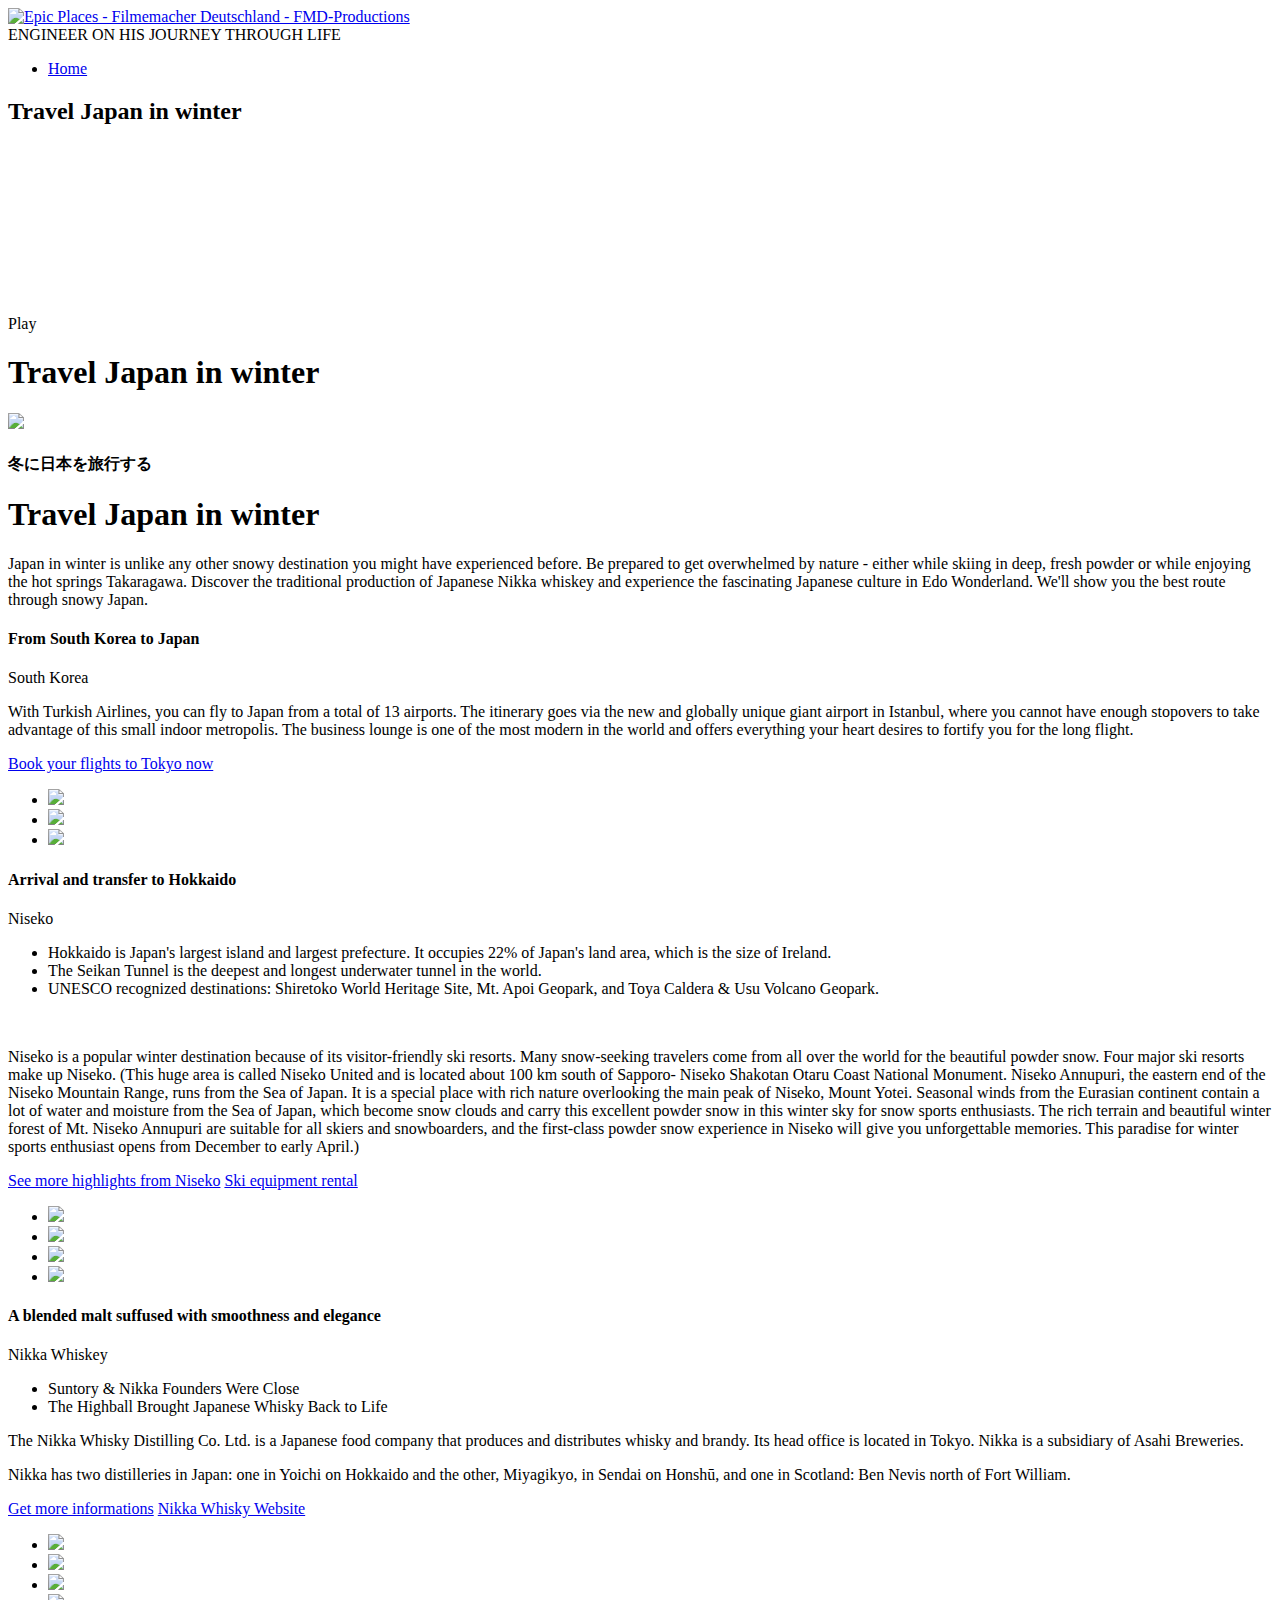
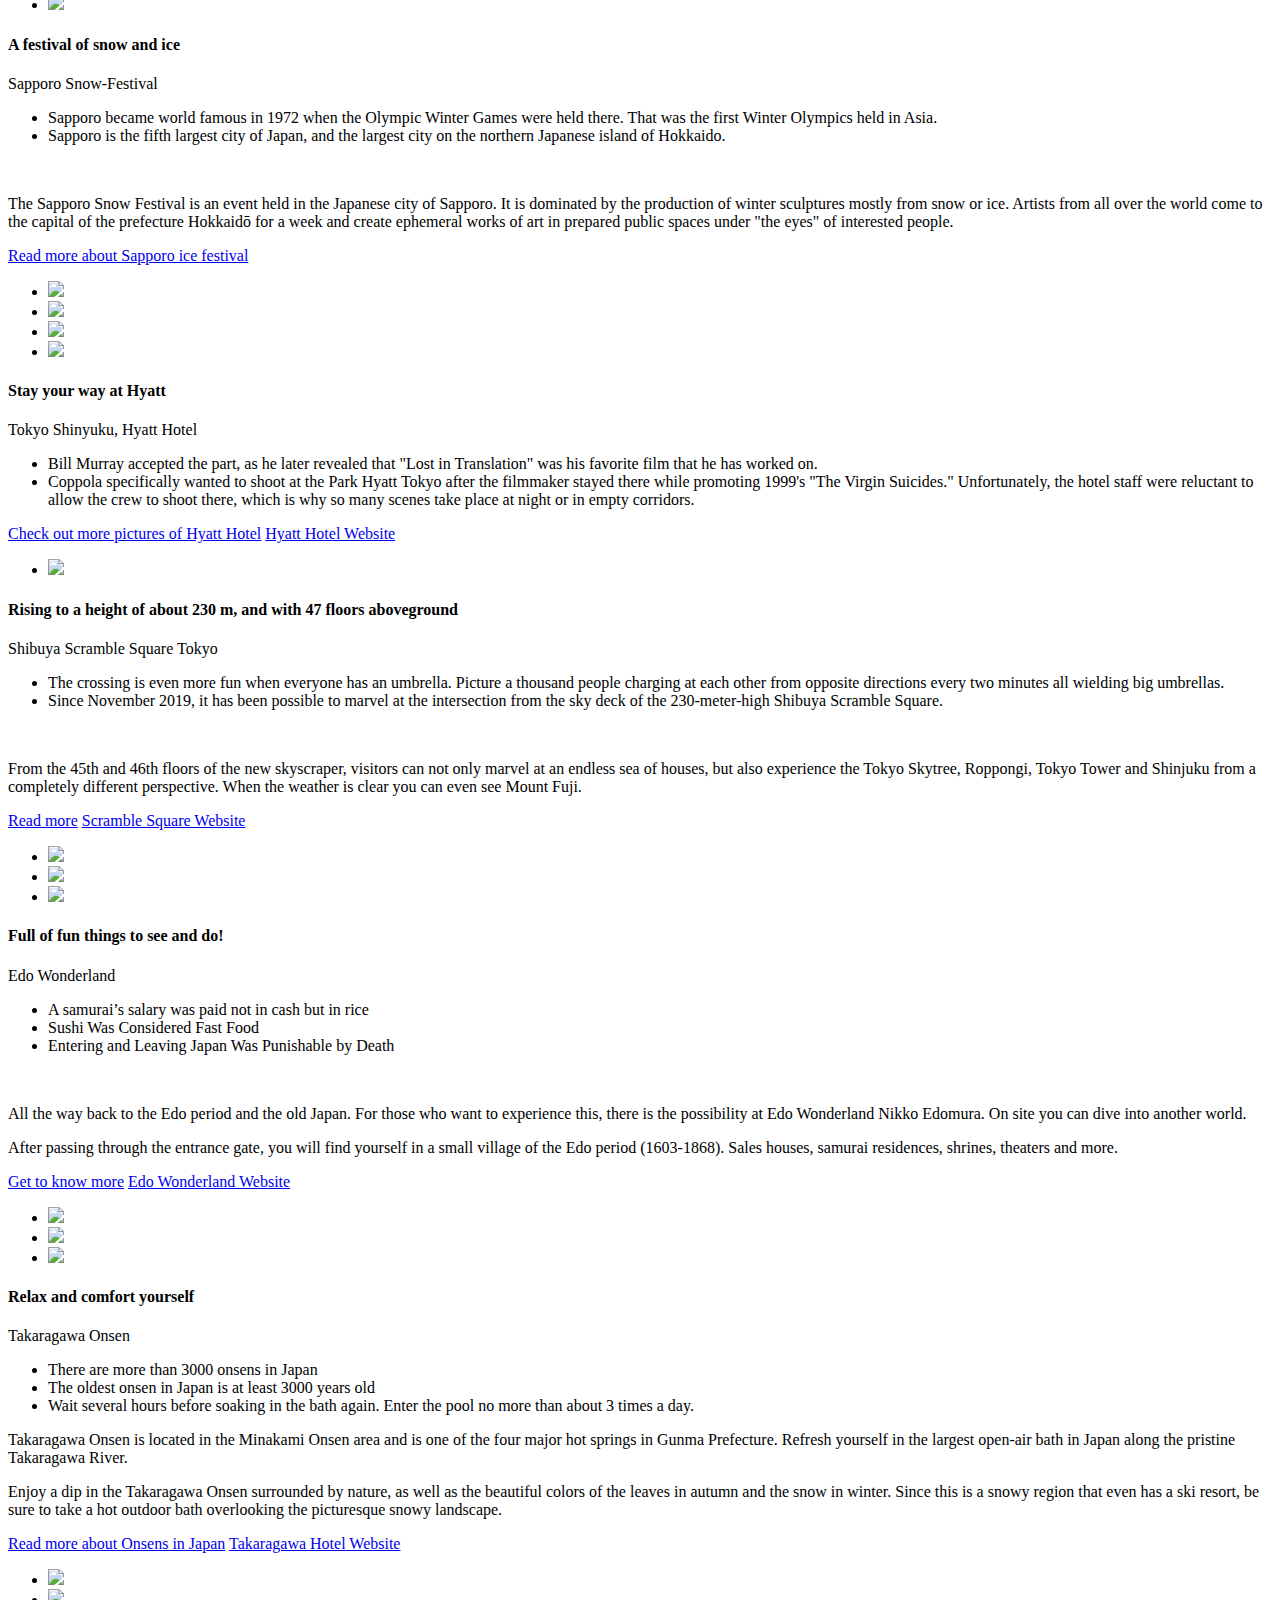
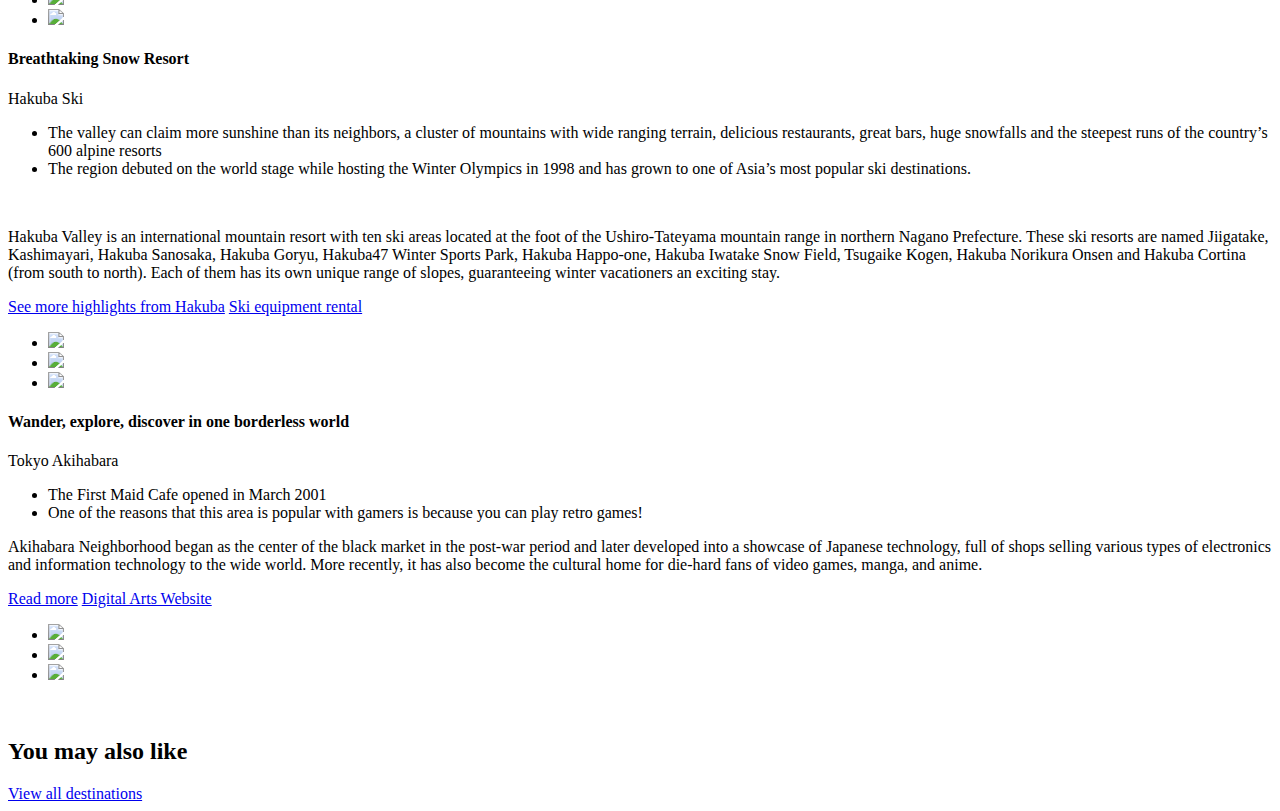
==== commit 1cfce02b: "first look" ====
--- a/japan-in-winter.html
+++ b/japan-in-winter.html
@@ -3,7 +3,7 @@
 <head>
 <meta charset="utf-8">
 <title>Travel Japan in Winter - Epic Places</title>
-<!-- <base href="https://epic-places.com/"> -->
+<base href="https://epic-places.com/">
 <meta name="robots" content="index,follow">
 <meta name="description" content="Our favorite route to experience Japan during winter. From legendary ski resorts to the most picturesque Japanese hot springs.">
 <meta name="generator" content="Contao Open Source CMS">
@@ -36,6 +36,7 @@
 <!-- <a href="japan-in-winter.html#skipNavigation13" class="invisible">Skip navigation</a> -->
 <ul class="level_1">
 <li class="home first"><a href="index.html" title="EPIC PLACES - Exclusive trips bookable as NFT" class="home first" itemprop="url"><span itemprop="name">Home</span></a></li>
+</ul>
 
 </nav>
 <!-- indexer::continue -->
@@ -168,7 +169,7 @@
 </div>
 </section>
 </div>
-<div class="extlink extlink1">
+<!-- <div class="extlink extlink1"> -->
 <!-- <div class="text"><p>Buy the trip as flexible NFT ticket!</p></div>
 <a href="https://opensea.io/assets/matic/0x2953399124f0cbb46d2cbacd8a89cf0599974963/45647250931951034763345504788552994767282485593322847029913389043884559958036/" target=_blank>Zur Kollektion</a>
 </div> -->
@@ -495,9 +496,9 @@
 <!-- <div class="extlink extlink2">
 <div class="text"><p>Buy the trip as flexible NFT ticket!</p></div>
 <a href="https://opensea.io/assets/matic/0x2953399124f0cbb46d2cbacd8a89cf0599974963/45647250931951034763345504788552994767282485593322847029913389043884559958036/" target=_blank>Zur Kollektion</a>
-</div>
-</div>
 </div> -->
+</div>
+</div> 
 <script type="text/javascript" src="/files/intern/js/leaflet.rotatedMarker.js"></script>
 <script type="text/javascript" src="/files/intern/js/leaflet.curve.js"></script>
 <script type="text/javascript" src="/files/intern/js/AnimatedMarker.js"></script>
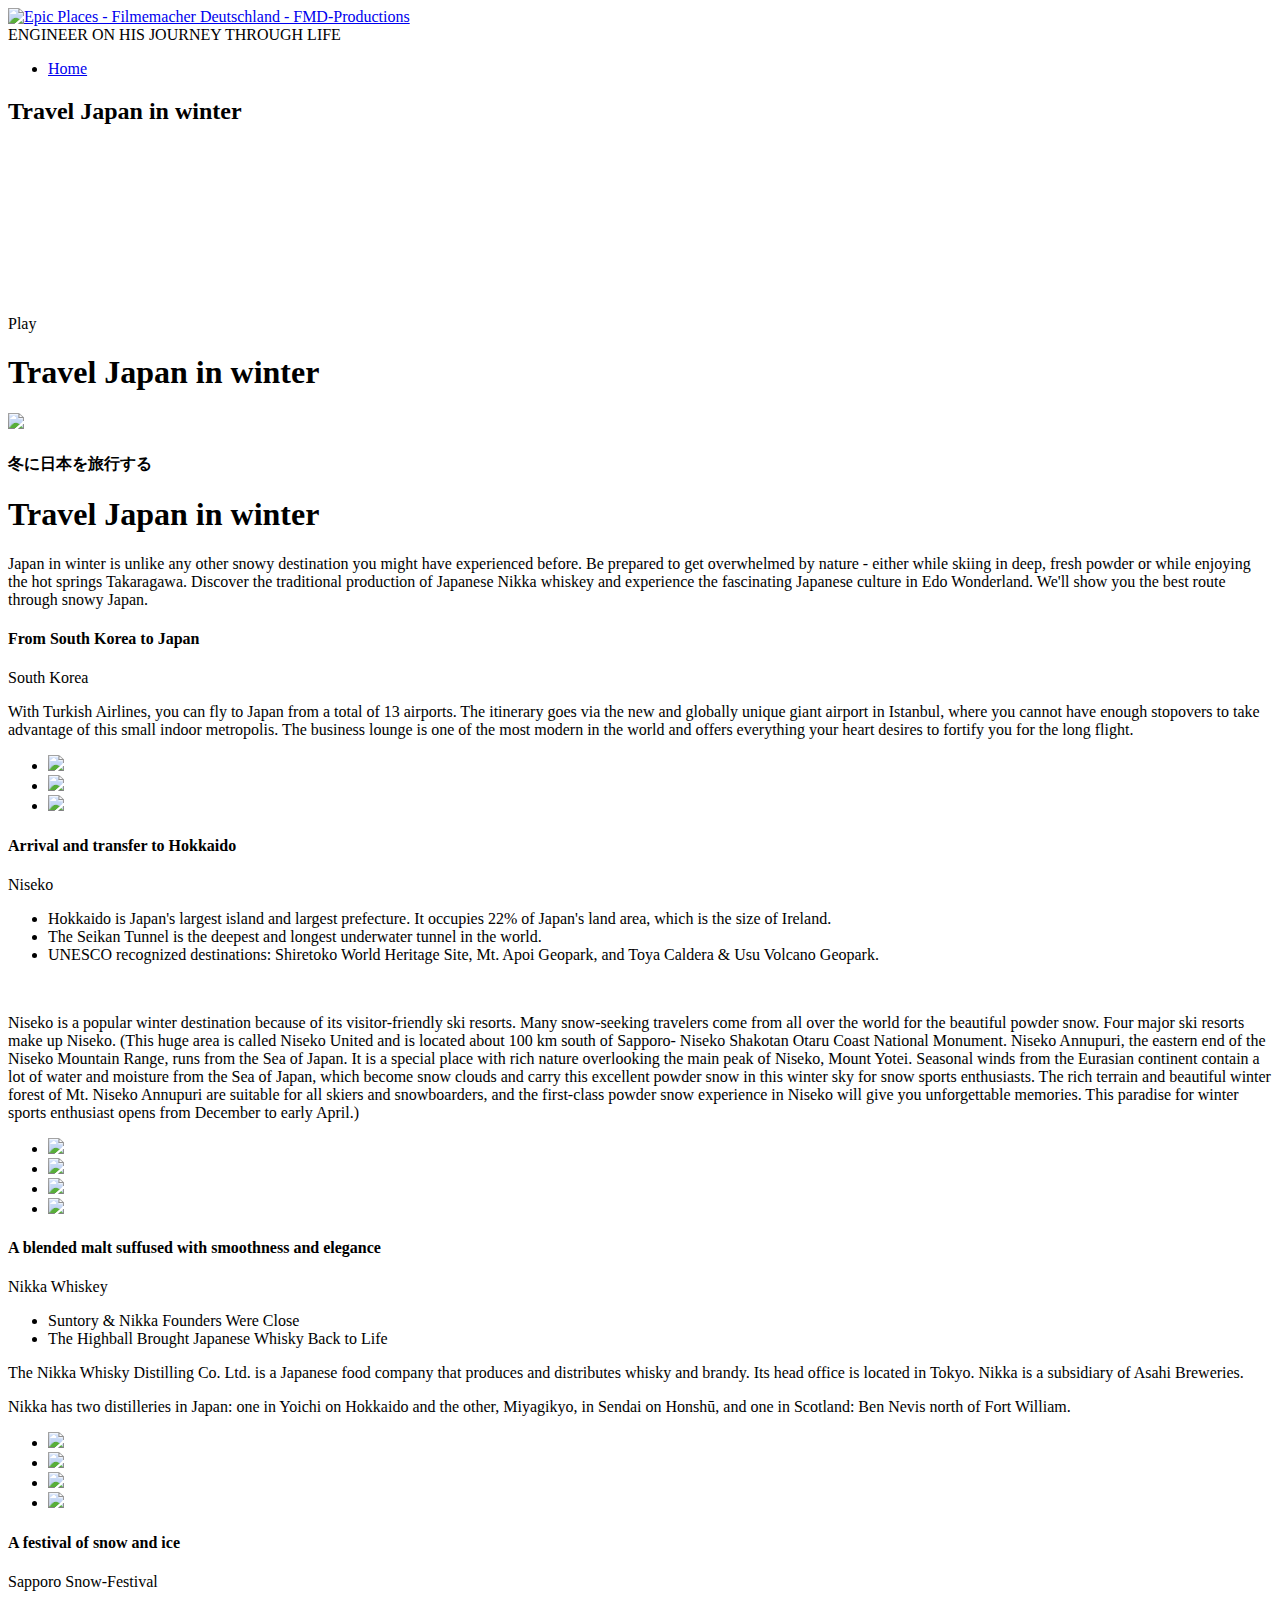
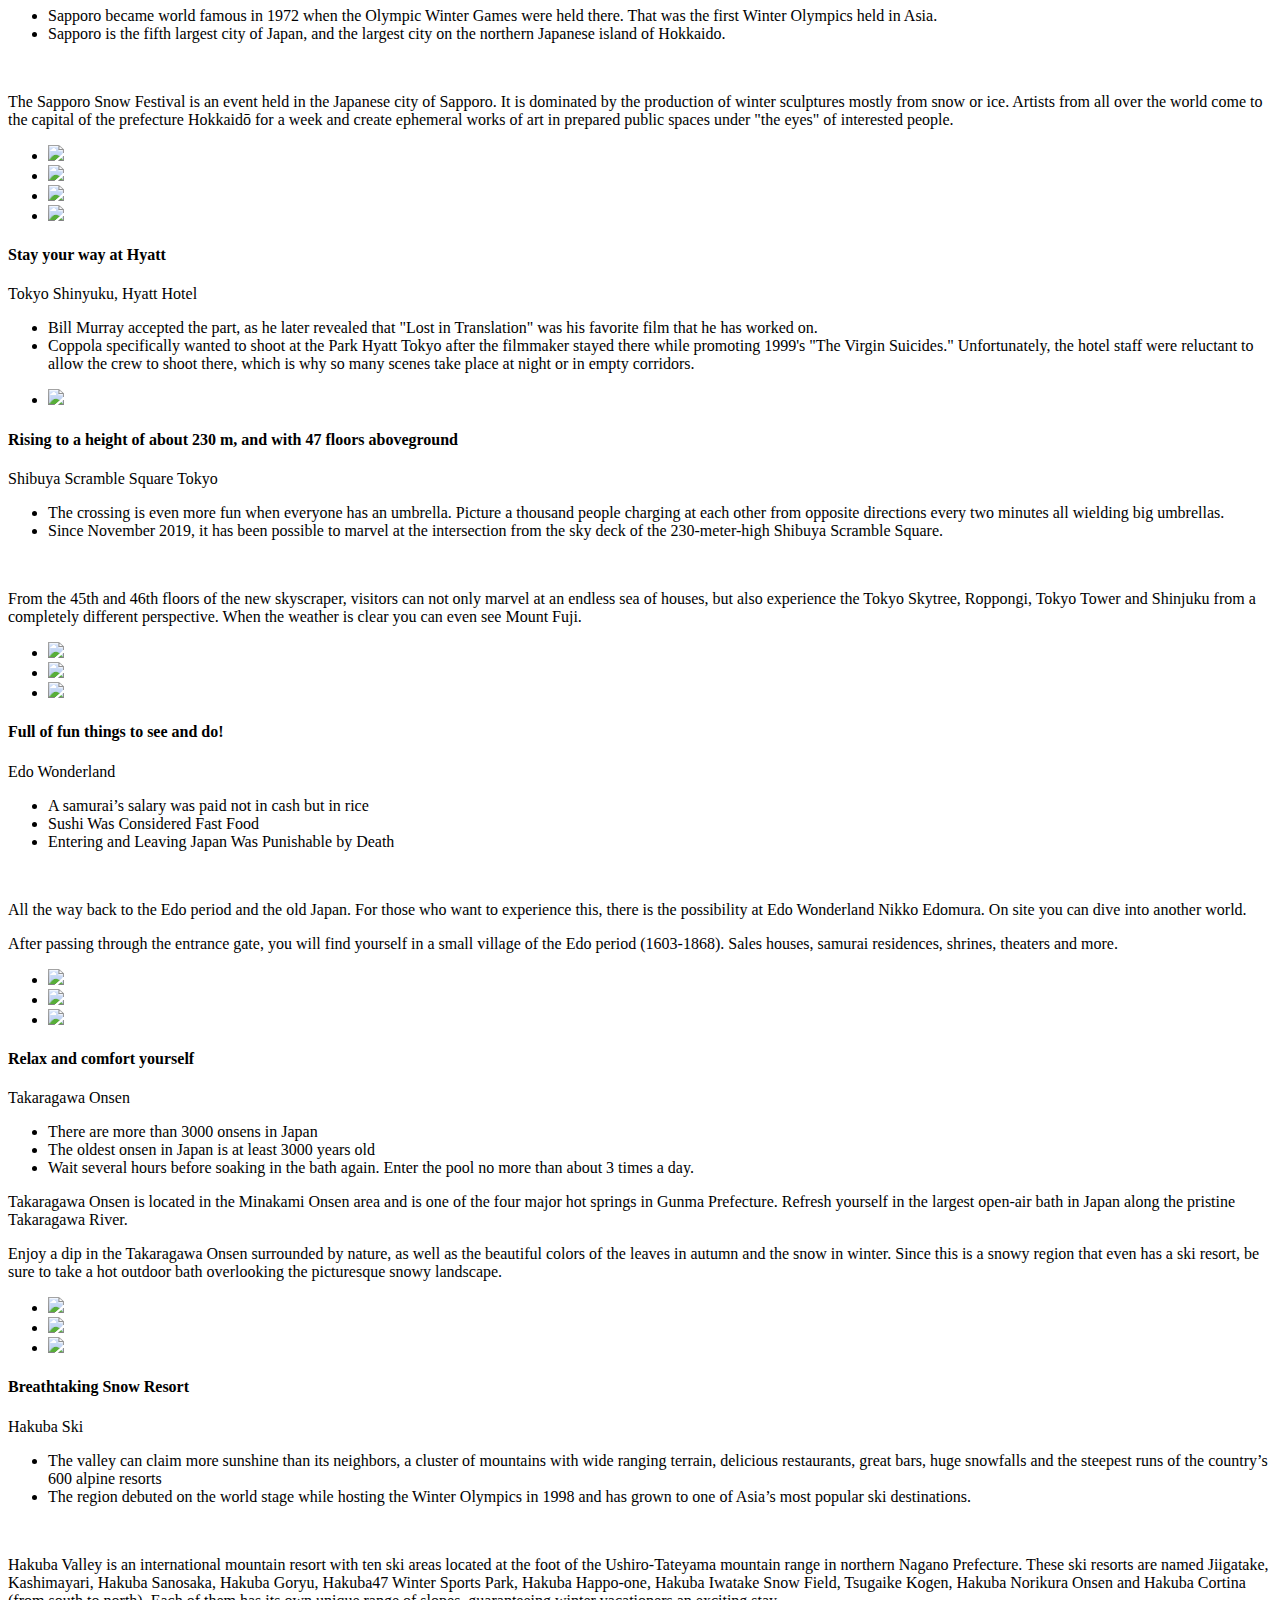
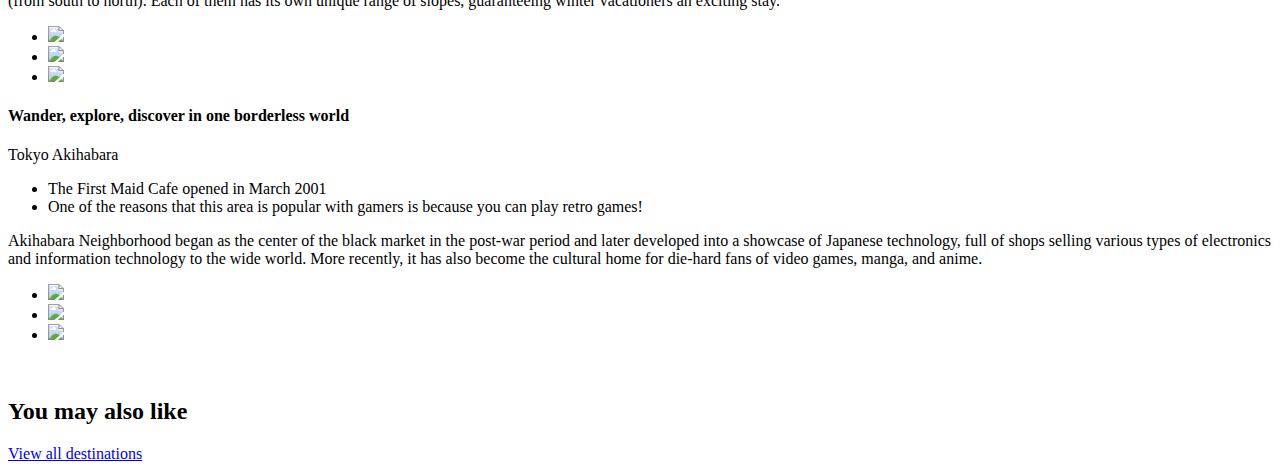
==== commit 57eaef82: "first look" ====
--- a/japan-in-winter.html
+++ b/japan-in-winter.html
@@ -193,9 +193,9 @@
 <div class="text2"><p>With Turkish Airlines, you can fly to Japan from a total of 13 airports. The itinerary goes via the new and globally unique giant airport in Istanbul, where you cannot have enough stopovers to take advantage of this small indoor metropolis. The business lounge is one of the most modern in the world and offers everything your heart desires to fortify you for the long flight.</p></div>
 </div>
 </div>
-<div class="links">
+<!-- <div class="links">
 <a href="https://www.turkishairlines.com/de-de/flights/flights-to-tokyo/" target=_blank>Book your flights to Tokyo now</a>
-</div>
+</div> -->
 <div class="images">
 <ul>
 <li class='item item0'><a href='files/image/trips/japan2inwinter/places/1a.jpg' data-lightbox='epic-place' class='cboxElement'><img src='files/image/trips/japan2inwinter/places/1a.jpg' /></a></li><li class='item item1'><a href='files/image/trips/japan2inwinter/places/1b.jpg' data-lightbox='epic-place' class='cboxElement'><img src='files/image/trips/japan2inwinter/places/1b.jpg' /></a></li><li class='item item2'><a href='files/image/trips/japan2inwinter/places/1c.jpg' data-lightbox='epic-place' class='cboxElement'><img src='files/image/trips/japan2inwinter/places/1c.jpg' /></a></li>                  </ul>
@@ -224,10 +224,10 @@
 <p>Niseko is a popular winter destination because of its visitor-friendly ski resorts. Many snow-seeking travelers come from all over the world for the beautiful powder snow. Four major ski resorts make up Niseko. (This huge area is called Niseko United and is located about 100 km south of Sapporo- Niseko Shakotan Otaru Coast National Monument. Niseko Annupuri, the eastern end of the Niseko Mountain Range, runs from the Sea of Japan. It is a special place with rich nature overlooking the main peak of Niseko, Mount Yotei. Seasonal winds from the Eurasian continent contain a lot of water and moisture from the Sea of Japan, which become snow clouds and carry this excellent powder snow in this winter sky for snow sports enthusiasts. The rich terrain and beautiful winter forest of Mt. Niseko Annupuri are suitable for all skiers and snowboarders, and the first-class powder snow experience in Niseko will give you unforgettable memories. This paradise for winter sports enthusiast opens from December to early April.)</p></div>
 </div>
 </div>
-<div class="links">
+<!-- <div class="links">
 <a href="niseko.html">See more highlights from Niseko</a>
 <a href="https://www.rhythmjapan.com" target=_blank>Ski equipment rental</a>
-</div>
+</div> -->
 <div class="images">
 <ul>
 <li class='item item0'><a href='files/image/trips/japan2inwinter/places/3a.jpg' data-lightbox='epic-place' class='cboxElement'><img src='files/image/trips/japan2inwinter/places/3a.jpg' /></a></li><li class='item item1'><a href='files/image/trips/japan2inwinter/places/3b.jpg' data-lightbox='epic-place' class='cboxElement'><img src='files/image/trips/japan2inwinter/places/3b.jpg' /></a></li><li class='item item2'><a href='files/image/trips/japan2inwinter/places/3c.jpg' data-lightbox='epic-place' class='cboxElement'><img src='files/image/trips/japan2inwinter/places/3c.jpg' /></a></li><li class='item item3'><a href='files/image/trips/japan2inwinter/places/3d.jpg' data-lightbox='epic-place' class='cboxElement'><img src='files/image/trips/japan2inwinter/places/3d.jpg' /></a></li>                  </ul>
@@ -255,10 +255,10 @@
 <p>Nikka has two distilleries in Japan: one in Yoichi on Hokkaido and the other, Miyagikyo, in Sendai on Honshū, and one in Scotland: Ben Nevis north of Fort William.</p></div>
 </div>
 </div>
-<div class="links">
+<!-- <div class="links">
 <a href="nikka-whiskey.html">Get more informations</a>
 <a href="https://www.nikkawhisky.eu/" target=_blank>Nikka Whisky Website</a>
-</div>
+</div> -->
 <div class="images">
 <ul>
 <li class='item item0'><a href='files/image/trips/japan2inwinter/places/4 a.jpg' data-lightbox='epic-place' class='cboxElement'><img src='files/image/trips/japan2inwinter/places/4 a.jpg' /></a></li><li class='item item1'><a href='files/image/trips/japan2inwinter/places/4 b.jpg' data-lightbox='epic-place' class='cboxElement'><img src='files/image/trips/japan2inwinter/places/4 b.jpg' /></a></li><li class='item item2'><a href='files/image/trips/japan2inwinter/places/4 c.jpg' data-lightbox='epic-place' class='cboxElement'><img src='files/image/trips/japan2inwinter/places/4 c.jpg' /></a></li><li class='item item3'><a href='files/image/trips/japan2inwinter/places/4 d.jpg' data-lightbox='epic-place' class='cboxElement'><img src='files/image/trips/japan2inwinter/places/4 d.jpg' /></a></li>                  </ul>
@@ -286,9 +286,9 @@
 <p>The Sapporo Snow Festival is an event held in the Japanese city of Sapporo. It is dominated by the production of winter sculptures mostly from snow or ice. Artists from all over the world come to the capital of the prefecture Hokkaidō for a week and create ephemeral works of art in prepared public spaces under "the eyes" of interested people.</p></div>
 </div>
 </div>
-<div class="links">
+<!-- <div class="links">
 <a href="sapporo-ice-festival.html">Read more about Sapporo ice festival</a>
-</div>
+</div> -->
 <div class="images">
 <ul>
 <li class='item item0'><a href='files/image/trips/japan2inwinter/places/5a.jpg' data-lightbox='epic-place' class='cboxElement'><img src='files/image/trips/japan2inwinter/places/5a.jpg' /></a></li><li class='item item1'><a href='files/image/trips/japan2inwinter/places/5b.jpg' data-lightbox='epic-place' class='cboxElement'><img src='files/image/trips/japan2inwinter/places/5b.jpg' /></a></li><li class='item item2'><a href='files/image/trips/japan2inwinter/places/5c.jpg' data-lightbox='epic-place' class='cboxElement'><img src='files/image/trips/japan2inwinter/places/5c.jpg' /></a></li><li class='item item3'><a href='files/image/trips/japan2inwinter/places/5d.jpg' data-lightbox='epic-place' class='cboxElement'><img src='files/image/trips/japan2inwinter/places/5d.jpg' /></a></li>                  </ul>
@@ -314,10 +314,10 @@
 </ul></div>
 </div>
 </div>
-<div class="links">
+<!-- <div class="links">
 <a href="hyatt-hotel-tokyo.html">Check out more pictures of Hyatt Hotel</a>
 <a href="https://www.hyatt.com/en-US/home" target=_blank>Hyatt Hotel Website</a>
-</div>
+</div> -->
 <div class="images">
 <ul>
 <li class='item item0'><a href='files/image/trips/japan2inwinter/places/6a.jpg' data-lightbox='epic-place' class='cboxElement'><img src='files/image/trips/japan2inwinter/places/6a.jpg' /></a></li>                  </ul>
@@ -345,10 +345,10 @@
 <p>From the 45th and 46th floors of the new skyscraper, visitors can not only marvel at an endless sea of houses, but also experience the Tokyo Skytree, Roppongi, Tokyo Tower and Shinjuku from a completely different perspective. When the weather is clear you can even see Mount Fuji.</p></div>
 </div>
 </div>
-<div class="links">
+<!-- <div class="links">
 <a href="shibuya-scramble-square.html">Read more</a>
 <a href="https://www.shibuya-scramble-square.com/en/" target=_blank>Scramble Square Website</a>
-</div>
+</div> -->
 <div class="images">
 <ul>
 <li class='item item0'><a href='files/image/trips/japan2inwinter/places/8a.jpg' data-lightbox='epic-place' class='cboxElement'><img src='files/image/trips/japan2inwinter/places/8a.jpg' /></a></li><li class='item item1'><a href='files/image/trips/japan2inwinter/places/8b.jpg' data-lightbox='epic-place' class='cboxElement'><img src='files/image/trips/japan2inwinter/places/8b.jpg' /></a></li><li class='item item2'><a href='files/image/trips/japan2inwinter/places/8c.jpg' data-lightbox='epic-place' class='cboxElement'><img src='files/image/trips/japan2inwinter/places/8c.jpg' /></a></li>                  </ul>
@@ -378,10 +378,10 @@
 <p>After passing through the entrance gate, you will find yourself in a small village of the Edo period (1603-1868). Sales houses, samurai residences, shrines, theaters and more.</p></div>
 </div>
 </div>
-<div class="links">
+<!-- <div class="links">
 <a href="edo-wonderland.html">Get to know more</a>
 <a href="http://edowonderland.net/en/" target=_blank>Edo Wonderland Website</a>
-</div>
+</div> -->
 <div class="images">
 <ul>
 <li class='item item0'><a href='files/image/trips/japan2inwinter/places/7a .jpg' data-lightbox='epic-place' class='cboxElement'><img src='files/image/trips/japan2inwinter/places/7a .jpg' /></a></li><li class='item item1'><a href='files/image/trips/japan2inwinter/places/7b.jpg' data-lightbox='epic-place' class='cboxElement'><img src='files/image/trips/japan2inwinter/places/7b.jpg' /></a></li><li class='item item2'><a href='files/image/trips/japan2inwinter/places/7c.jpg' data-lightbox='epic-place' class='cboxElement'><img src='files/image/trips/japan2inwinter/places/7c.jpg' /></a></li>                  </ul>
@@ -410,10 +410,10 @@
 <p>Enjoy a dip in the Takaragawa Onsen surrounded by nature, as well as the beautiful colors of the leaves in autumn and the snow in winter. Since this is a snowy region that even has a ski resort, be sure to take a hot outdoor bath overlooking the picturesque snowy landscape.</p></div>
 </div>
 </div>
-<div class="links">
+<!-- <div class="links">
 <a href="takaragawa-onsen.html">Read more about Onsens in Japan</a>
 <a href="https://www.takaragawa.com/english.html" target=_blank>Takaragawa Hotel Website</a>
-</div>
+</div> -->
 <div class="images">
 <ul>
 <li class='item item0'><a href='files/image/trips/japan2inwinter/places/9a.jpg' data-lightbox='epic-place' class='cboxElement'><img src='files/image/trips/japan2inwinter/places/9a.jpg' /></a></li><li class='item item1'><a href='files/image/trips/japan2inwinter/places/9b.jpg' data-lightbox='epic-place' class='cboxElement'><img src='files/image/trips/japan2inwinter/places/9b.jpg' /></a></li><li class='item item2'><a href='files/image/trips/japan2inwinter/places/9c.jpg' data-lightbox='epic-place' class='cboxElement'><img src='files/image/trips/japan2inwinter/places/9c.jpg' /></a></li>                  </ul>
@@ -441,10 +441,10 @@
 <p>Hakuba Valley is an international mountain resort with ten ski areas located at the foot of the Ushiro-Tateyama mountain range in northern Nagano Prefecture. These ski resorts are named Jiigatake, Kashimayari, Hakuba Sanosaka, Hakuba Goryu, Hakuba47 Winter Sports Park, Hakuba Happo-one, Hakuba Iwatake Snow Field, Tsugaike Kogen, Hakuba Norikura Onsen and Hakuba Cortina (from south to north). Each of them has its own unique range of slopes, guaranteeing winter vacationers an exciting stay.</p></div>
 </div>
 </div>
-<div class="links">
+<!-- <div class="links">
 <a href="hakuba.html">See more highlights from Hakuba</a>
 <a href="https://www.rhythmjapan.com" target=_blank>Ski equipment rental</a>
-</div>
+</div> -->
 <div class="images">
 <ul>
 <li class='item item0'><a href='files/image/trips/japan2inwinter/places/10a.jpg' data-lightbox='epic-place' class='cboxElement'><img src='files/image/trips/japan2inwinter/places/10a.jpg' /></a></li><li class='item item1'><a href='files/image/trips/japan2inwinter/places/10b.jpg' data-lightbox='epic-place' class='cboxElement'><img src='files/image/trips/japan2inwinter/places/10b.jpg' /></a></li><li class='item item2'><a href='files/image/trips/japan2inwinter/places/10c.jpg' data-lightbox='epic-place' class='cboxElement'><img src='files/image/trips/japan2inwinter/places/10c.jpg' /></a></li>                  </ul>
@@ -471,10 +471,10 @@
 <p>Akihabara Neighborhood began as the center of the black market in the post-war period and later developed into a showcase of Japanese technology, full of shops selling various types of electronics and information technology to the wide world. More recently, it has also become the cultural home for die-hard fans of video games, manga, and anime.</p></div>
 </div>
 </div>
-<div class="links">
+<!-- <div class="links">
 <a href="akihabara.html">Read more</a>
 <a href="https://borderless.teamlab.art/" target=_blank>Digital Arts Website</a>
-</div>
+</div> -->
 <div class="images">
 <ul>
 <li class='item item0'><a href='files/image/trips/japan2inwinter/places/12a.jpg' data-lightbox='epic-place' class='cboxElement'><img src='files/image/trips/japan2inwinter/places/12a.jpg' /></a></li><li class='item item1'><a href='files/image/trips/japan2inwinter/places/12b.jpg' data-lightbox='epic-place' class='cboxElement'><img src='files/image/trips/japan2inwinter/places/12b.jpg' /></a></li><li class='item item2'><a href='files/image/trips/japan2inwinter/places/12c.jpg' data-lightbox='epic-place' class='cboxElement'><img src='files/image/trips/japan2inwinter/places/12c.jpg' /></a></li>                  </ul>
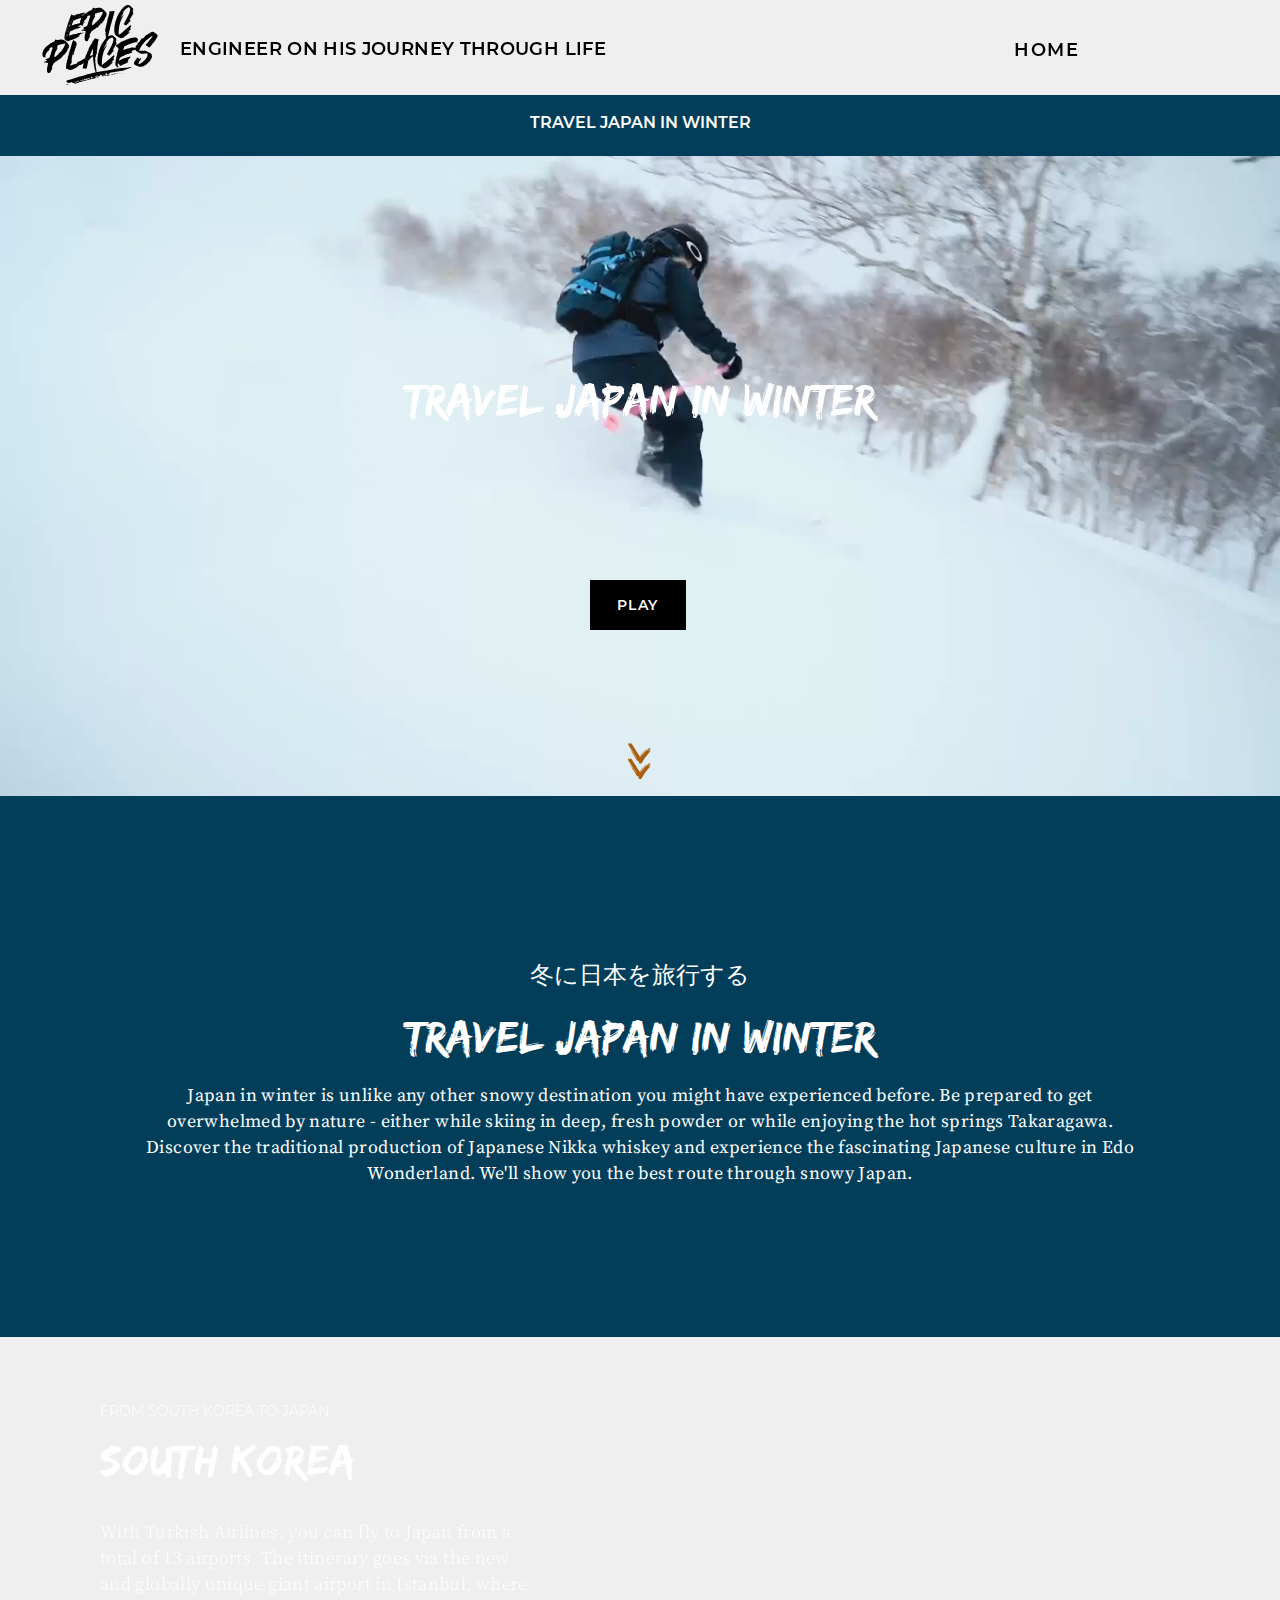
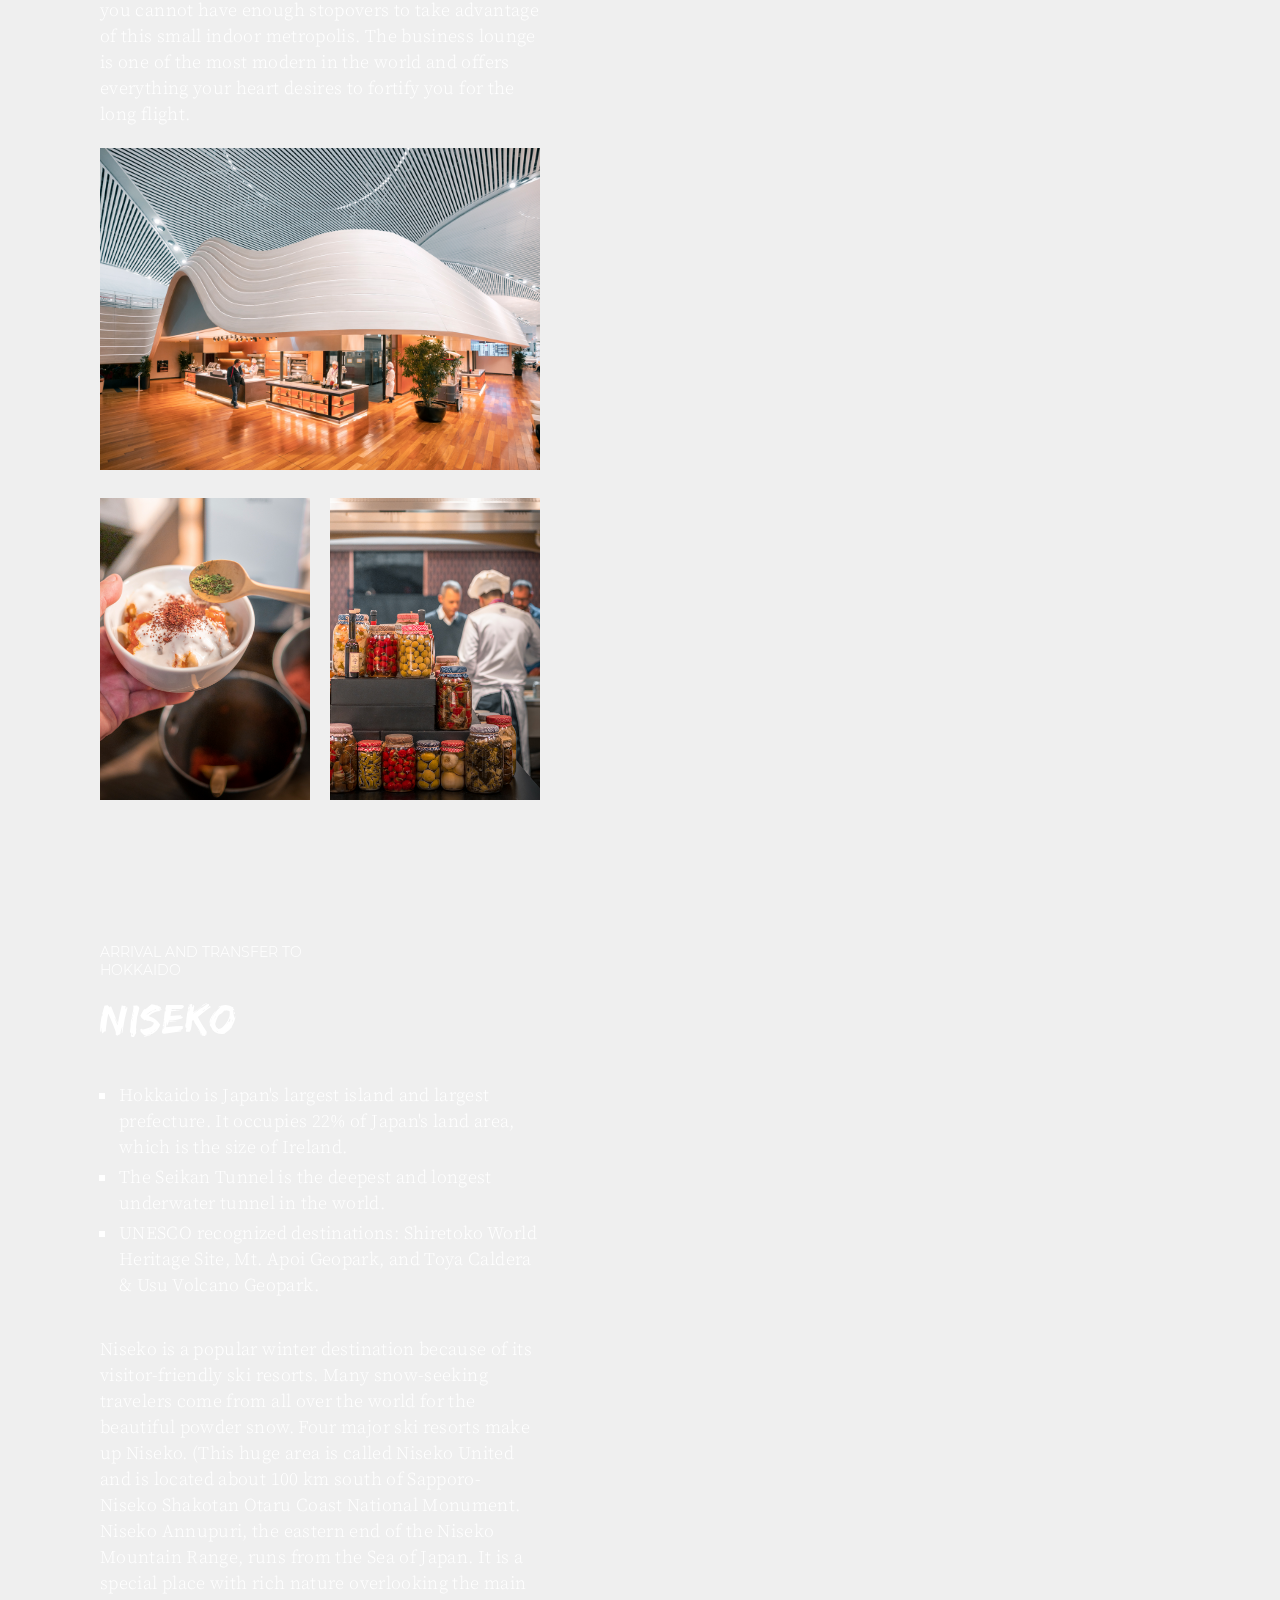
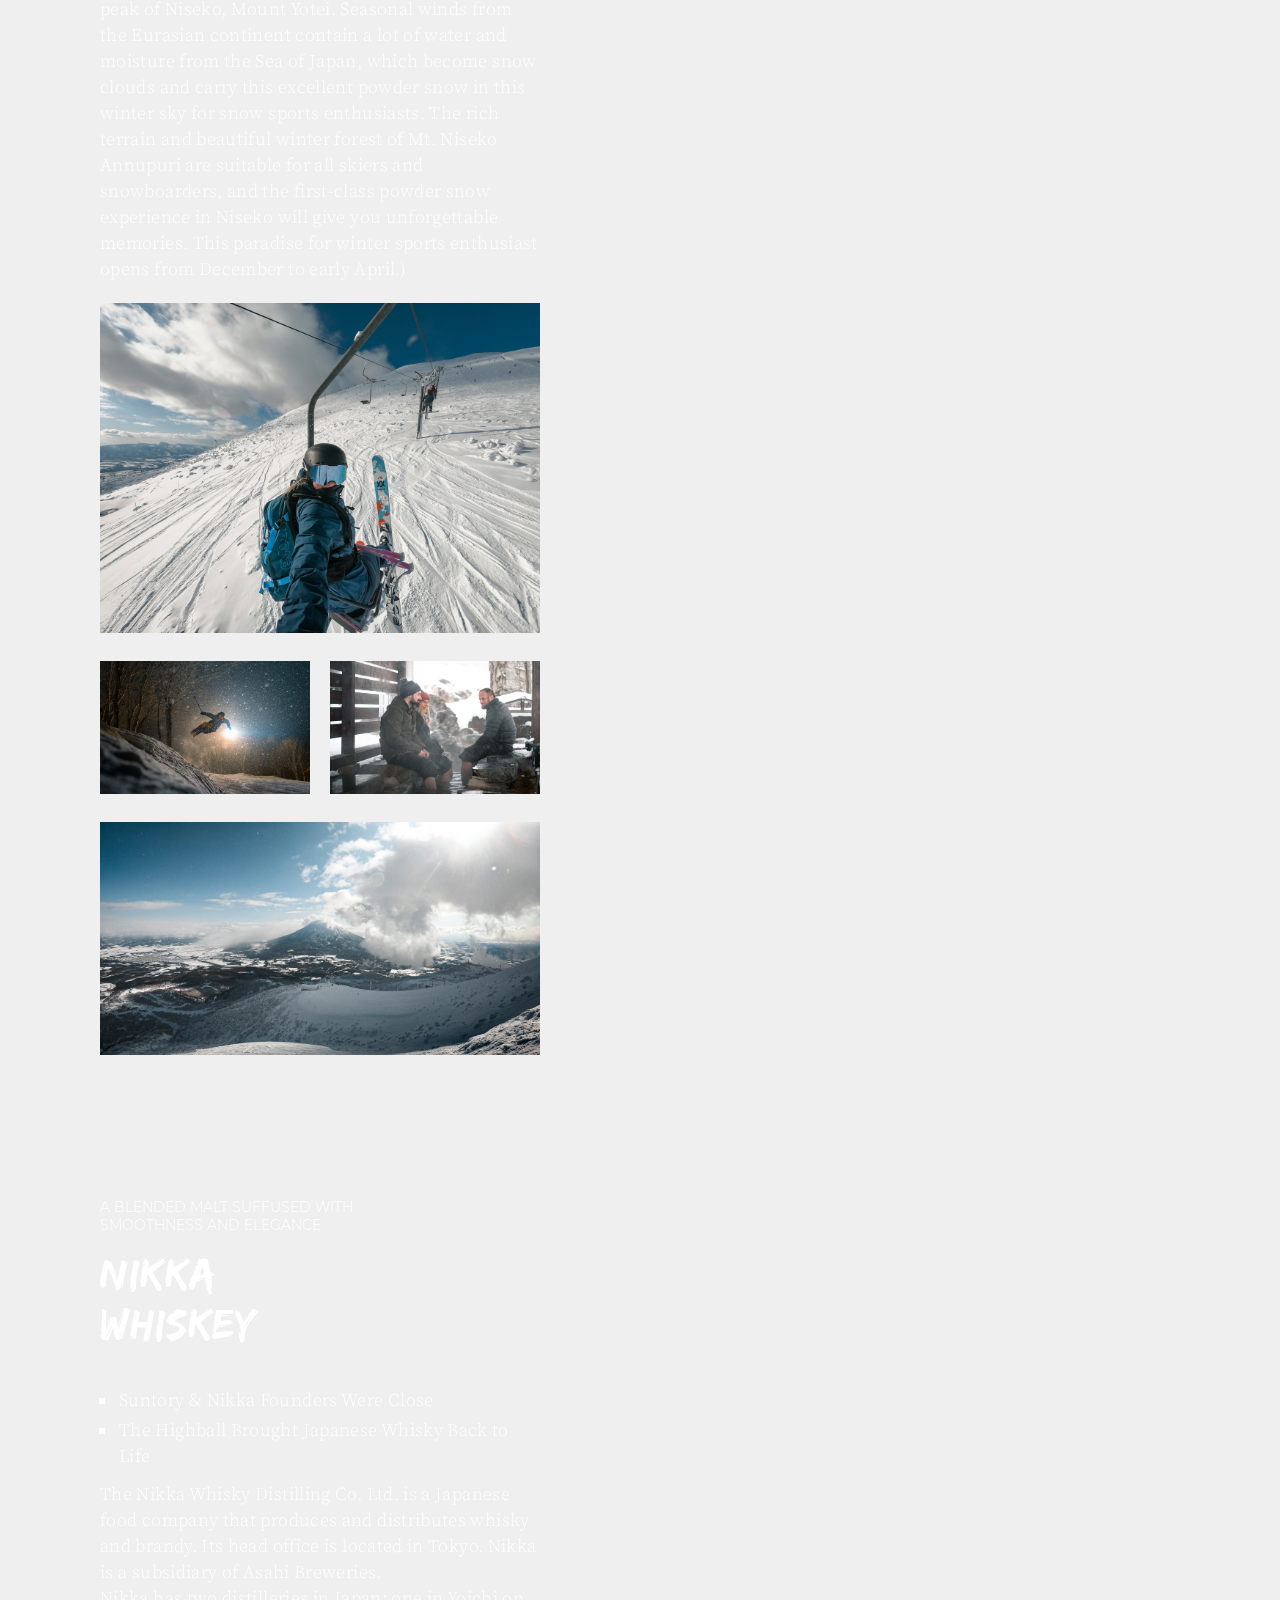
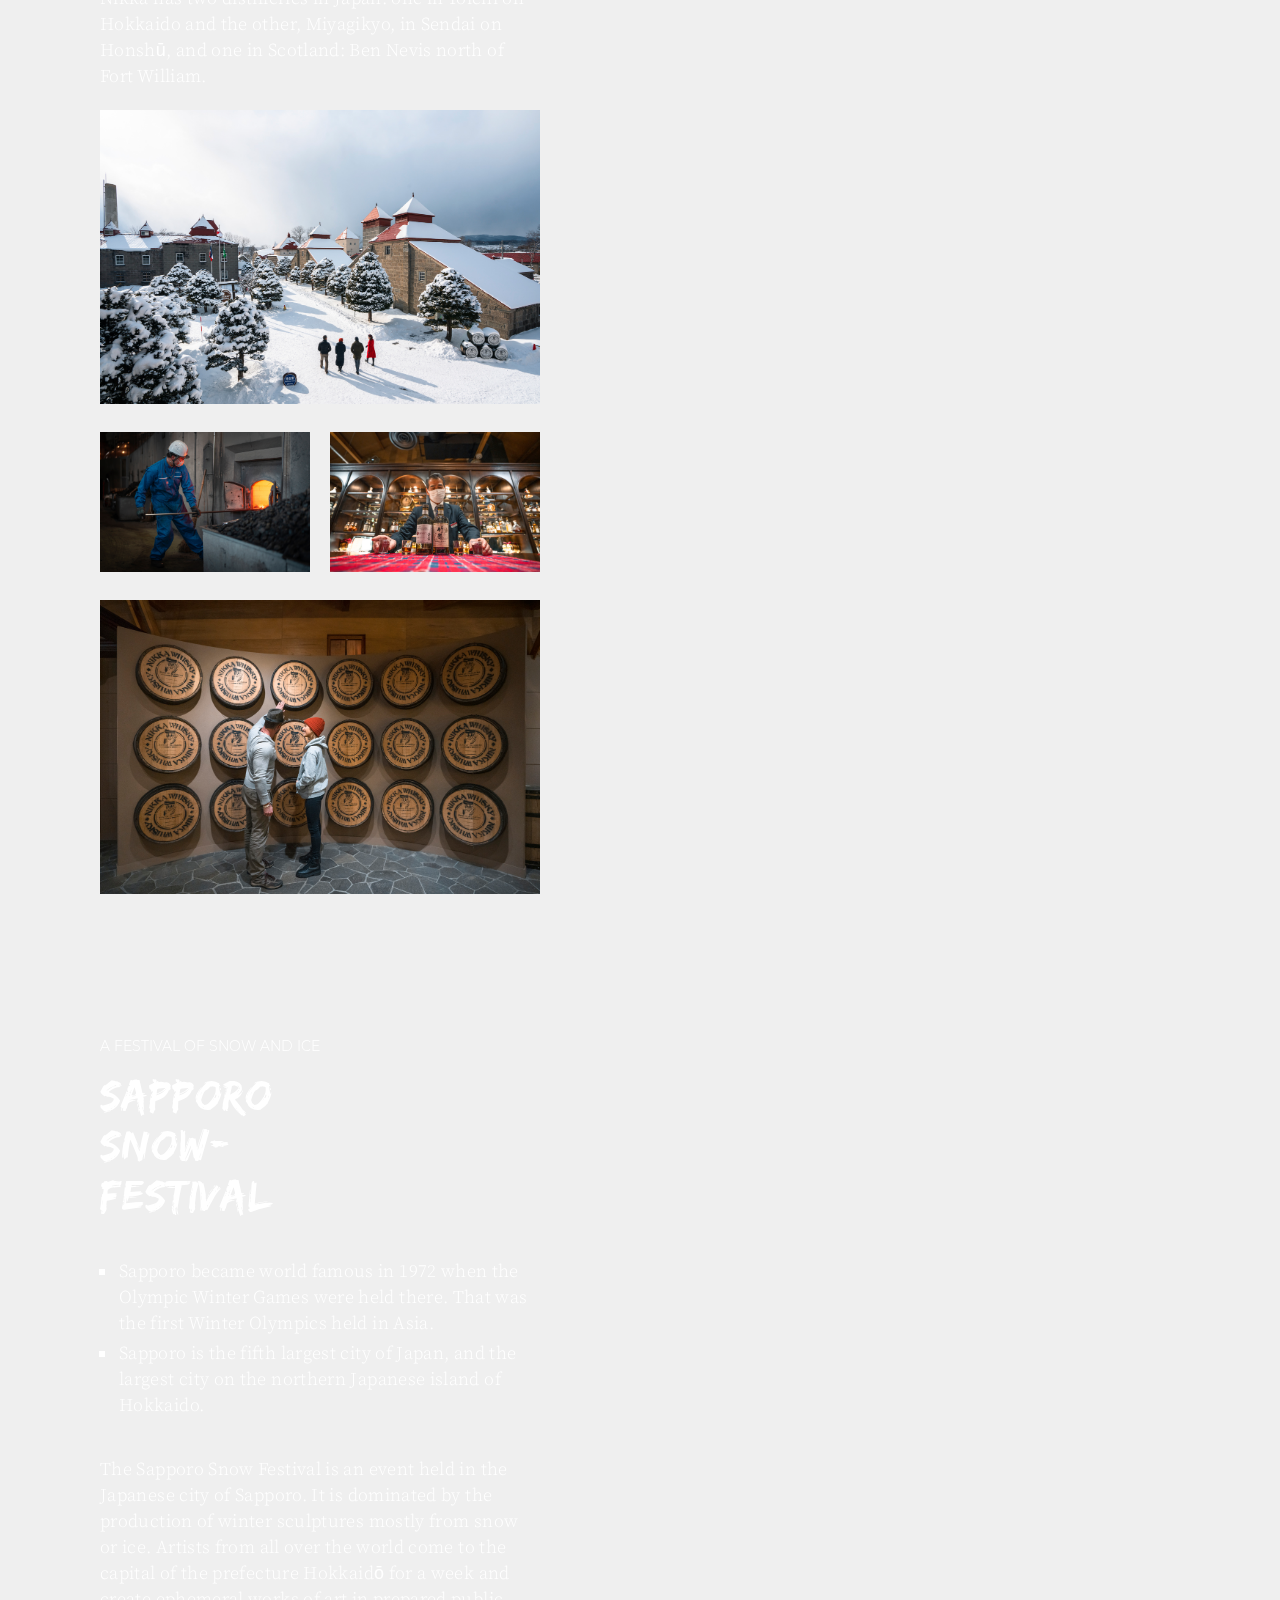
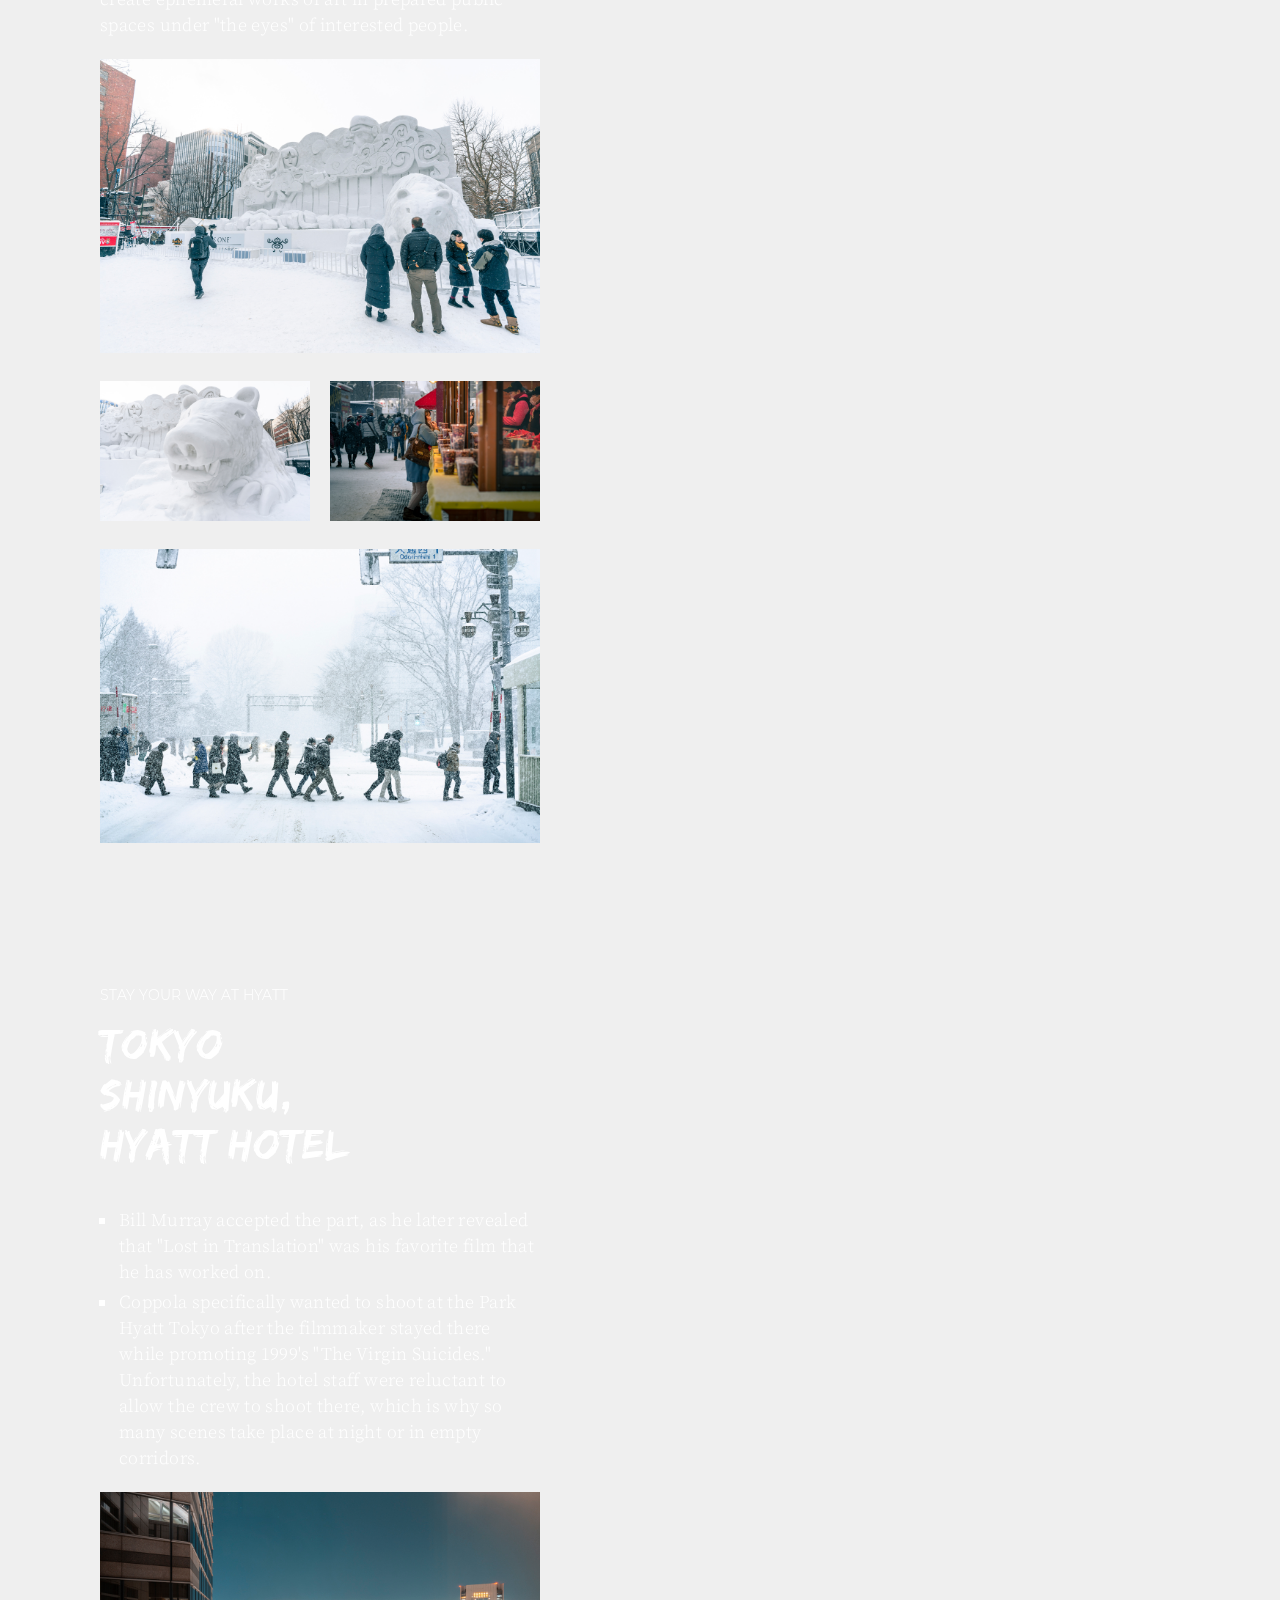
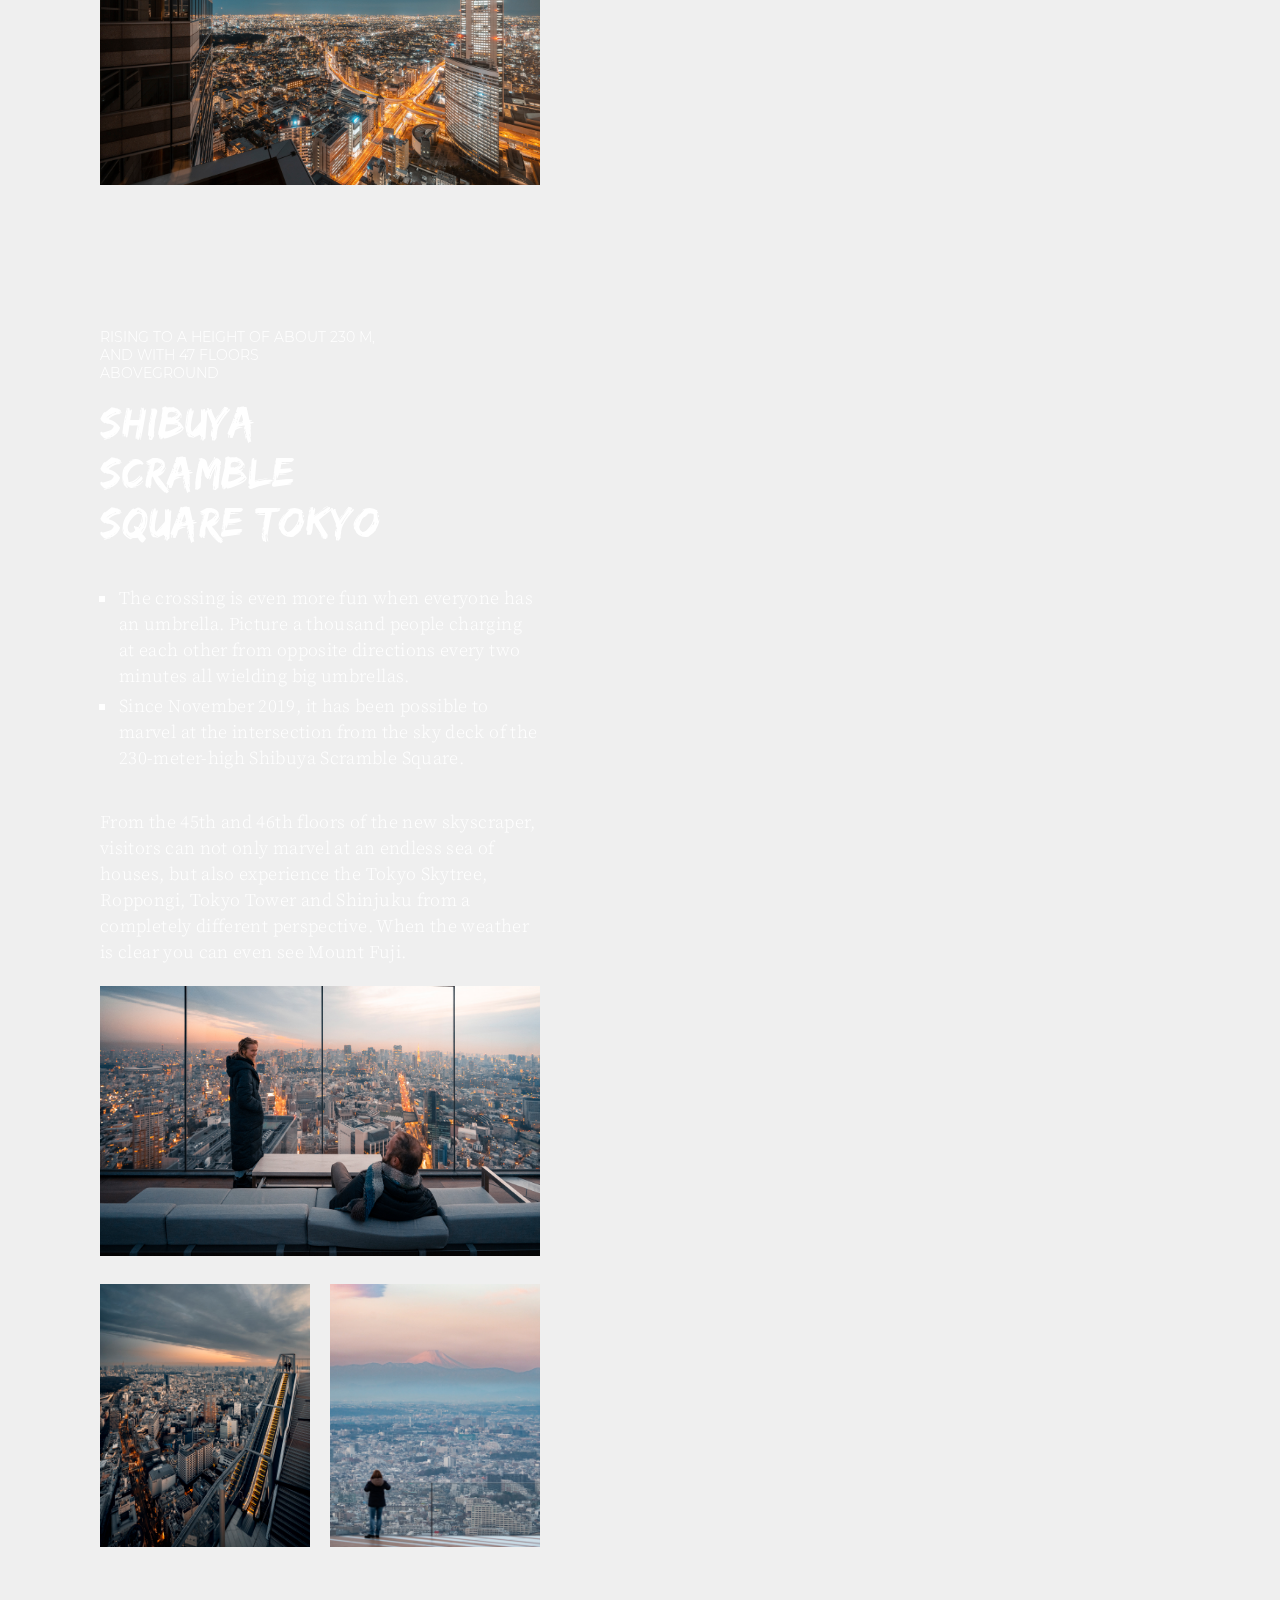
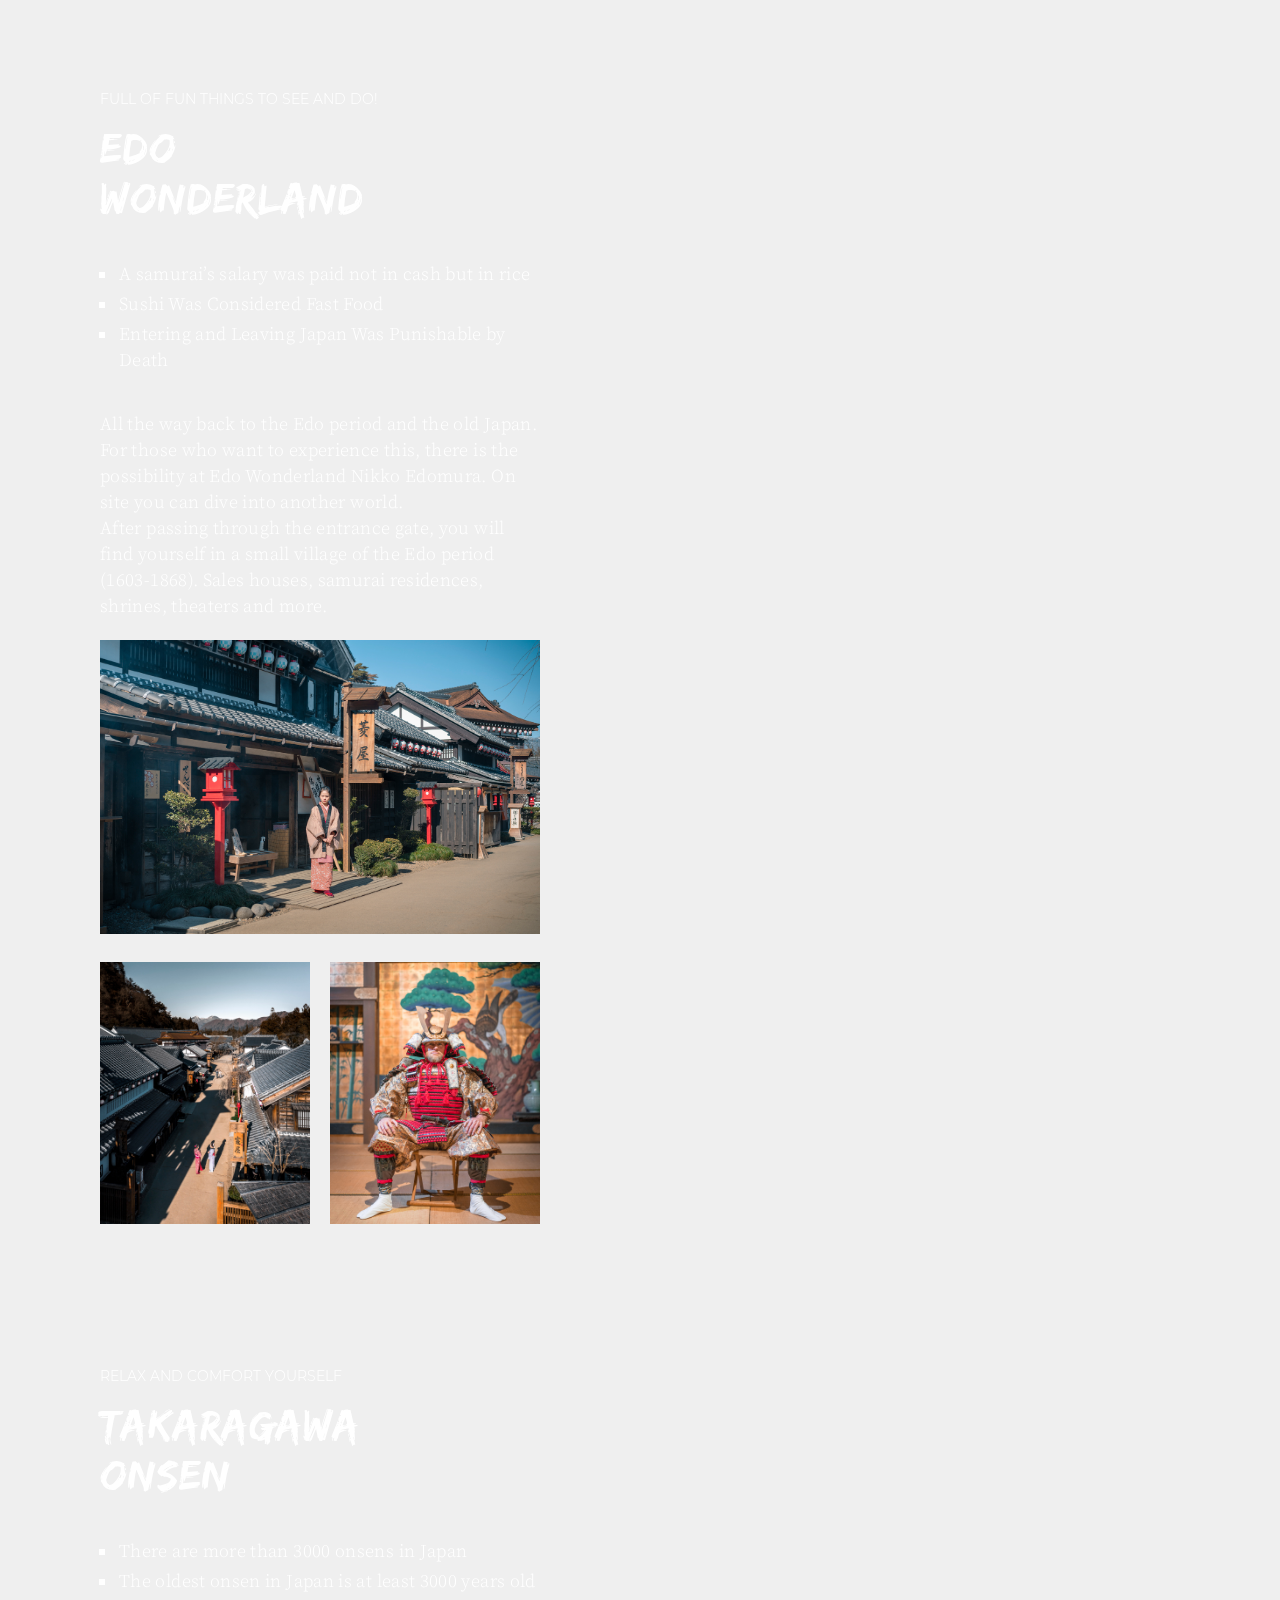
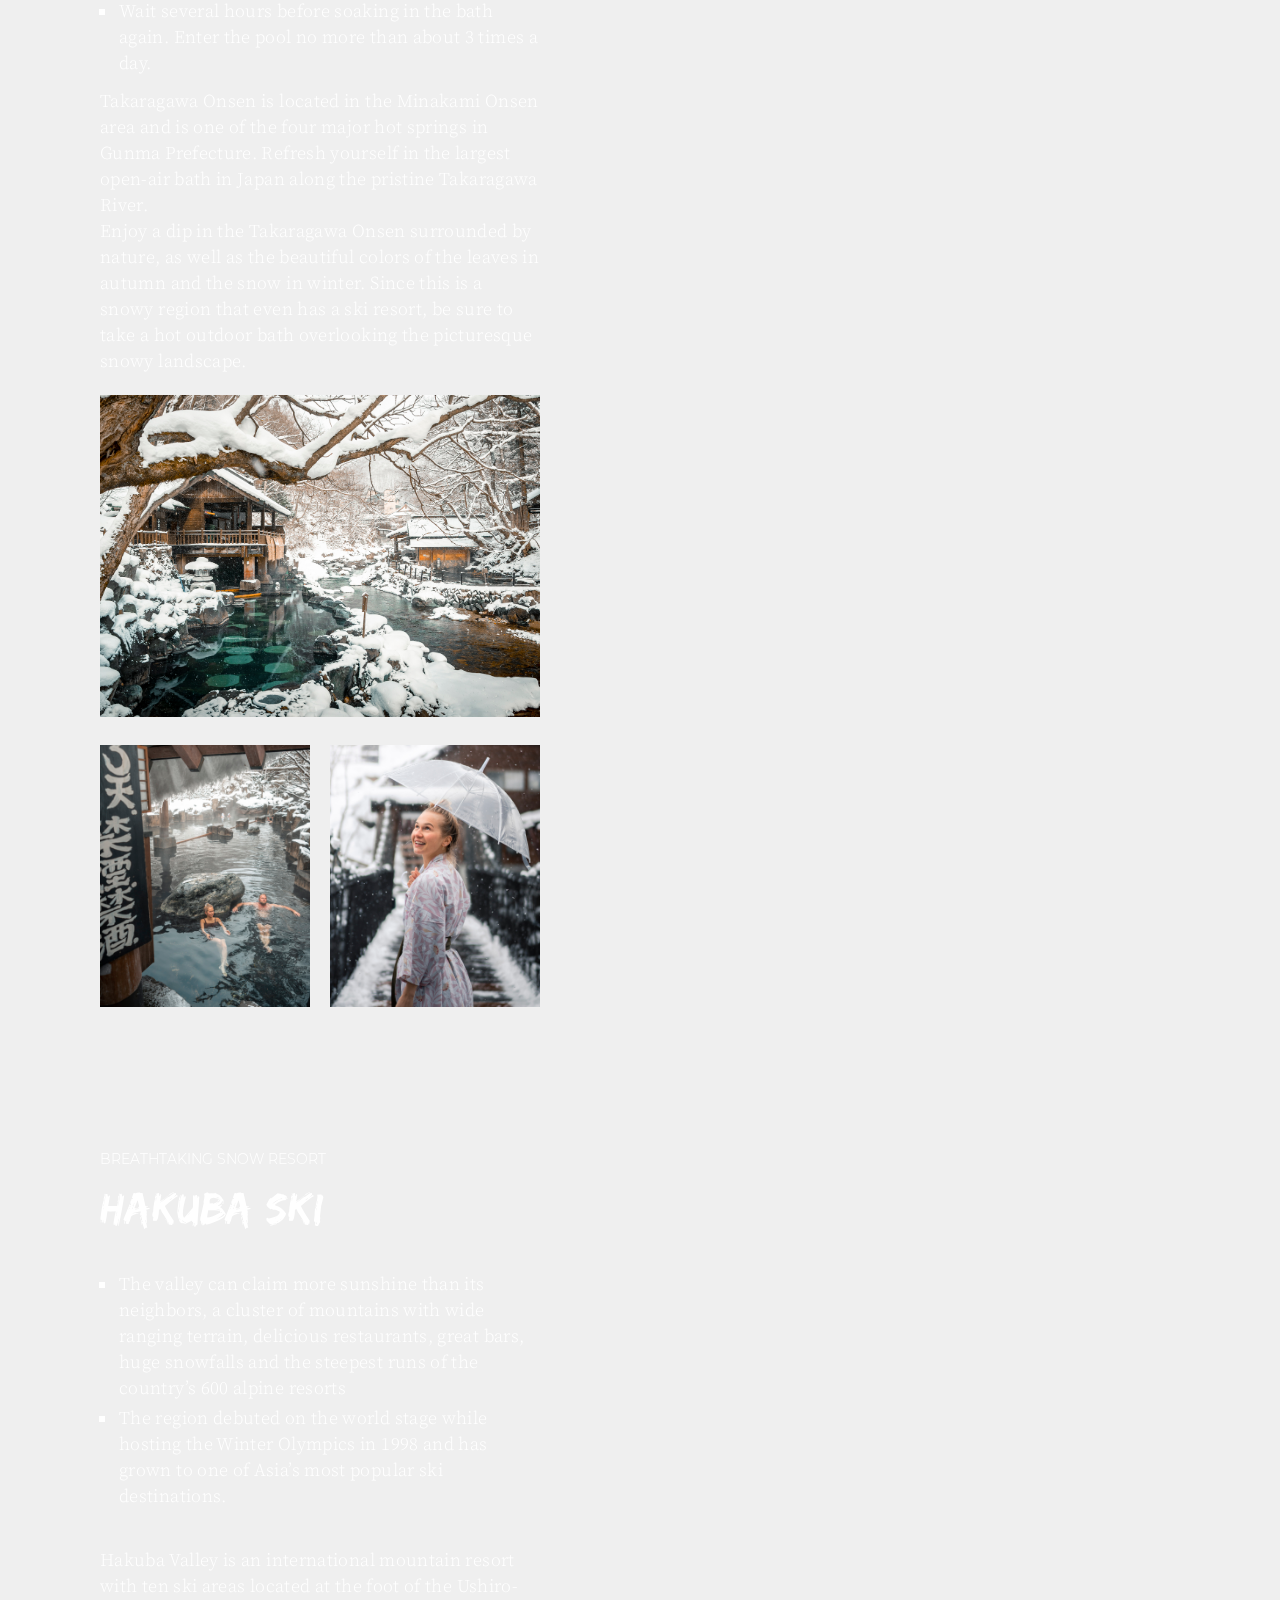
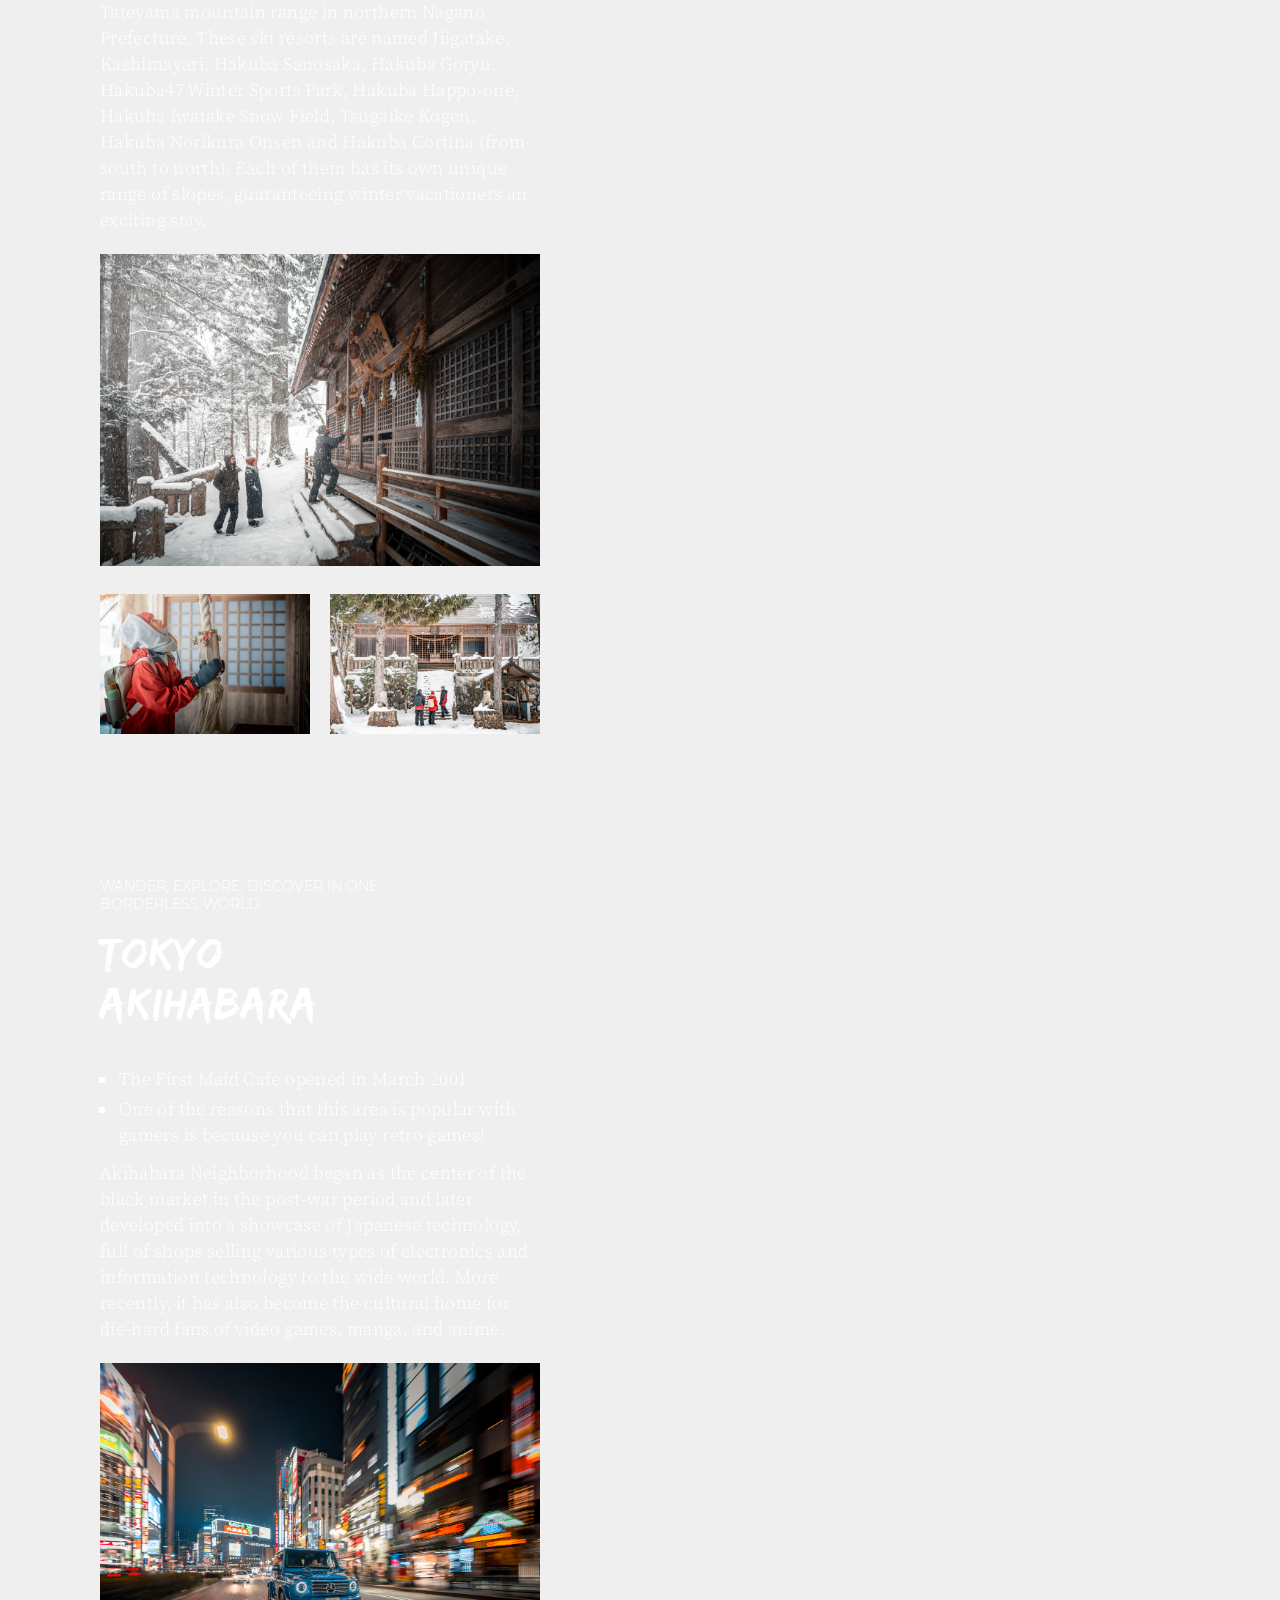
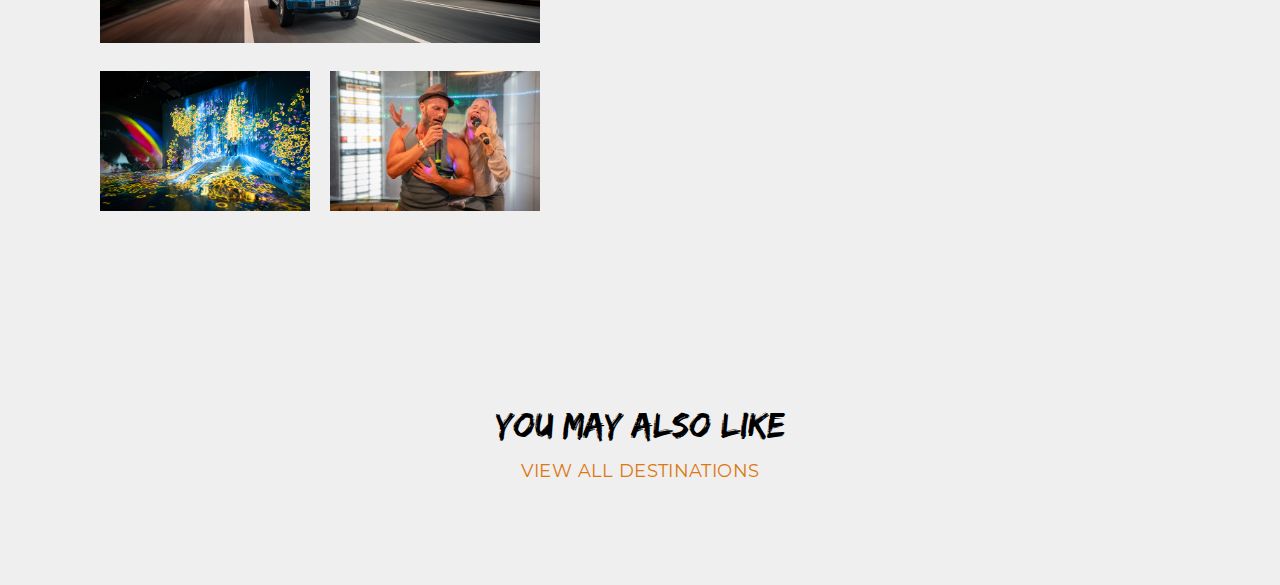
==== commit 2cf403c6: "first look" ====
--- a/japan-in-winter.html
+++ b/japan-in-winter.html
@@ -3,7 +3,7 @@
 <head>
 <meta charset="utf-8">
 <title>Travel Japan in Winter - Epic Places</title>
-<base href="https://epic-places.com/">
+<base href="https://hardik303.github.io/">
 <meta name="robots" content="index,follow">
 <meta name="description" content="Our favorite route to experience Japan during winter. From legendary ski resorts to the most picturesque Japanese hot springs.">
 <meta name="generator" content="Contao Open Source CMS">
